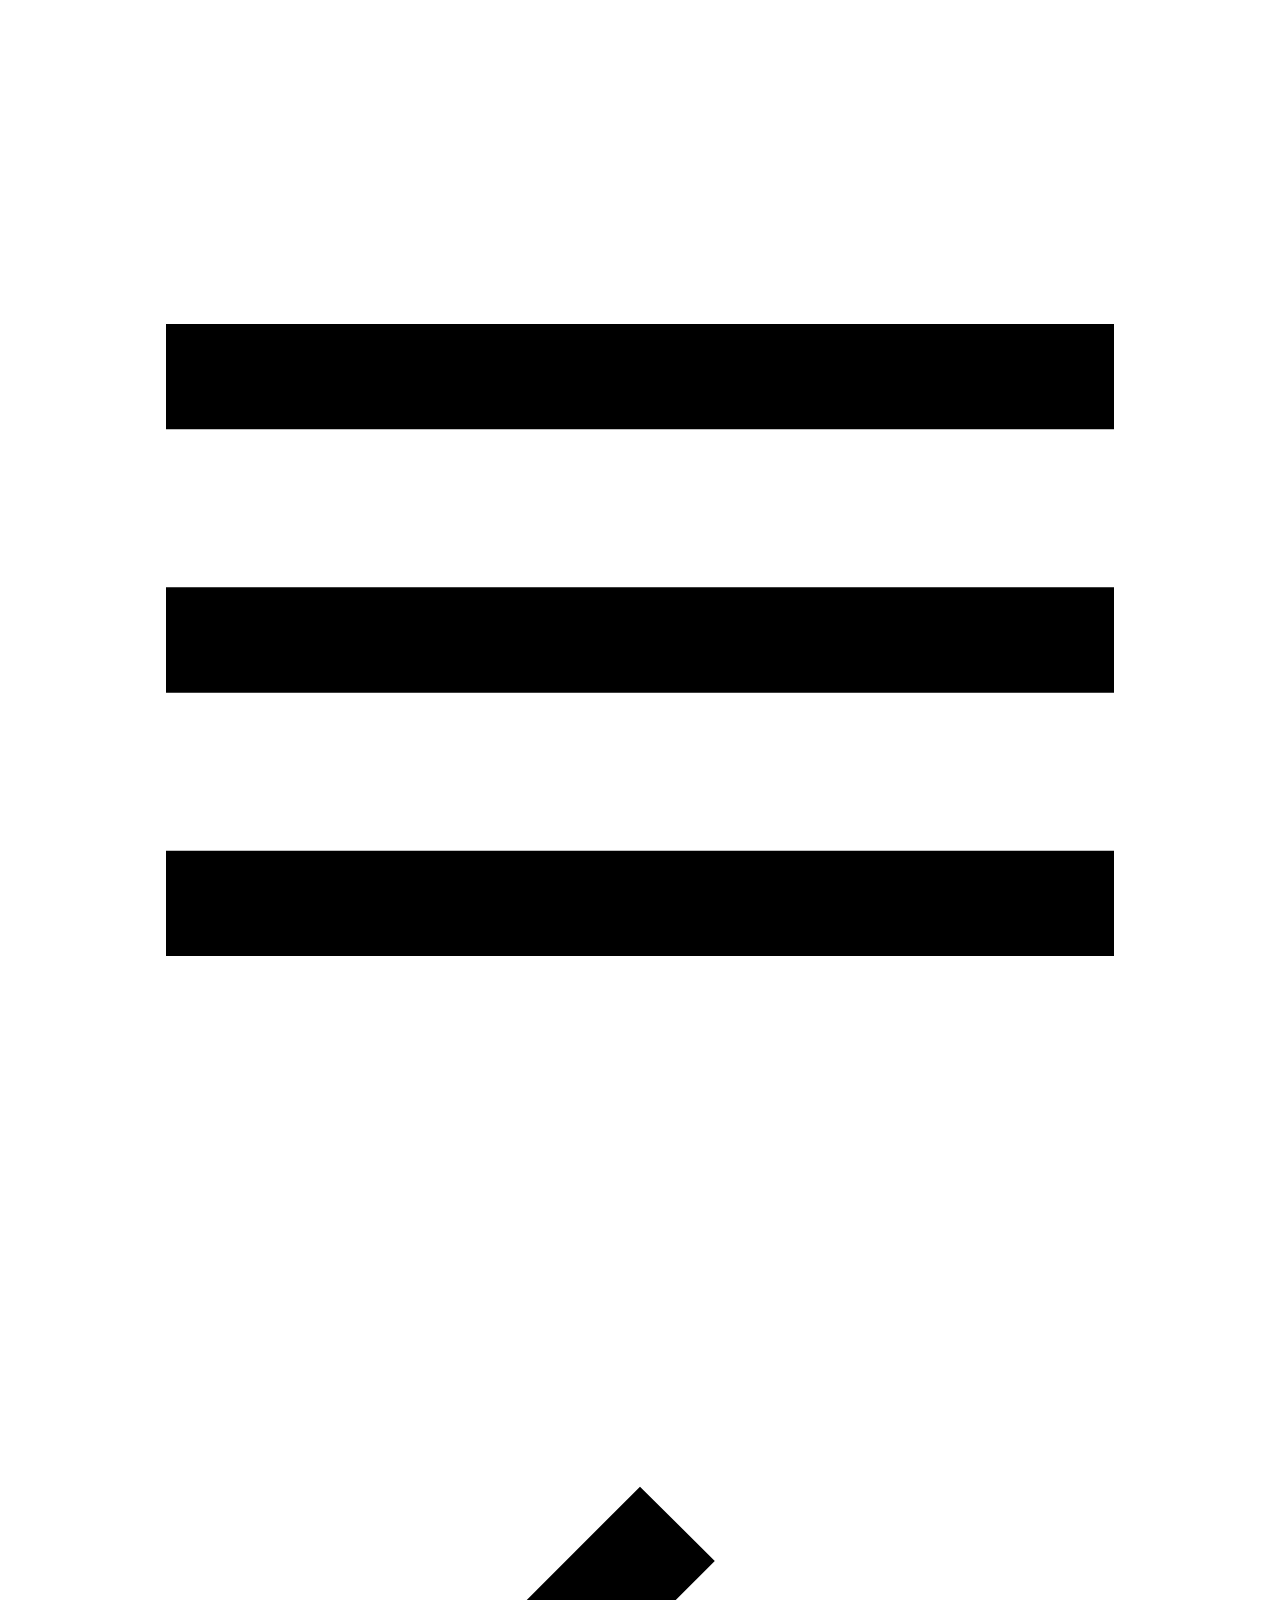
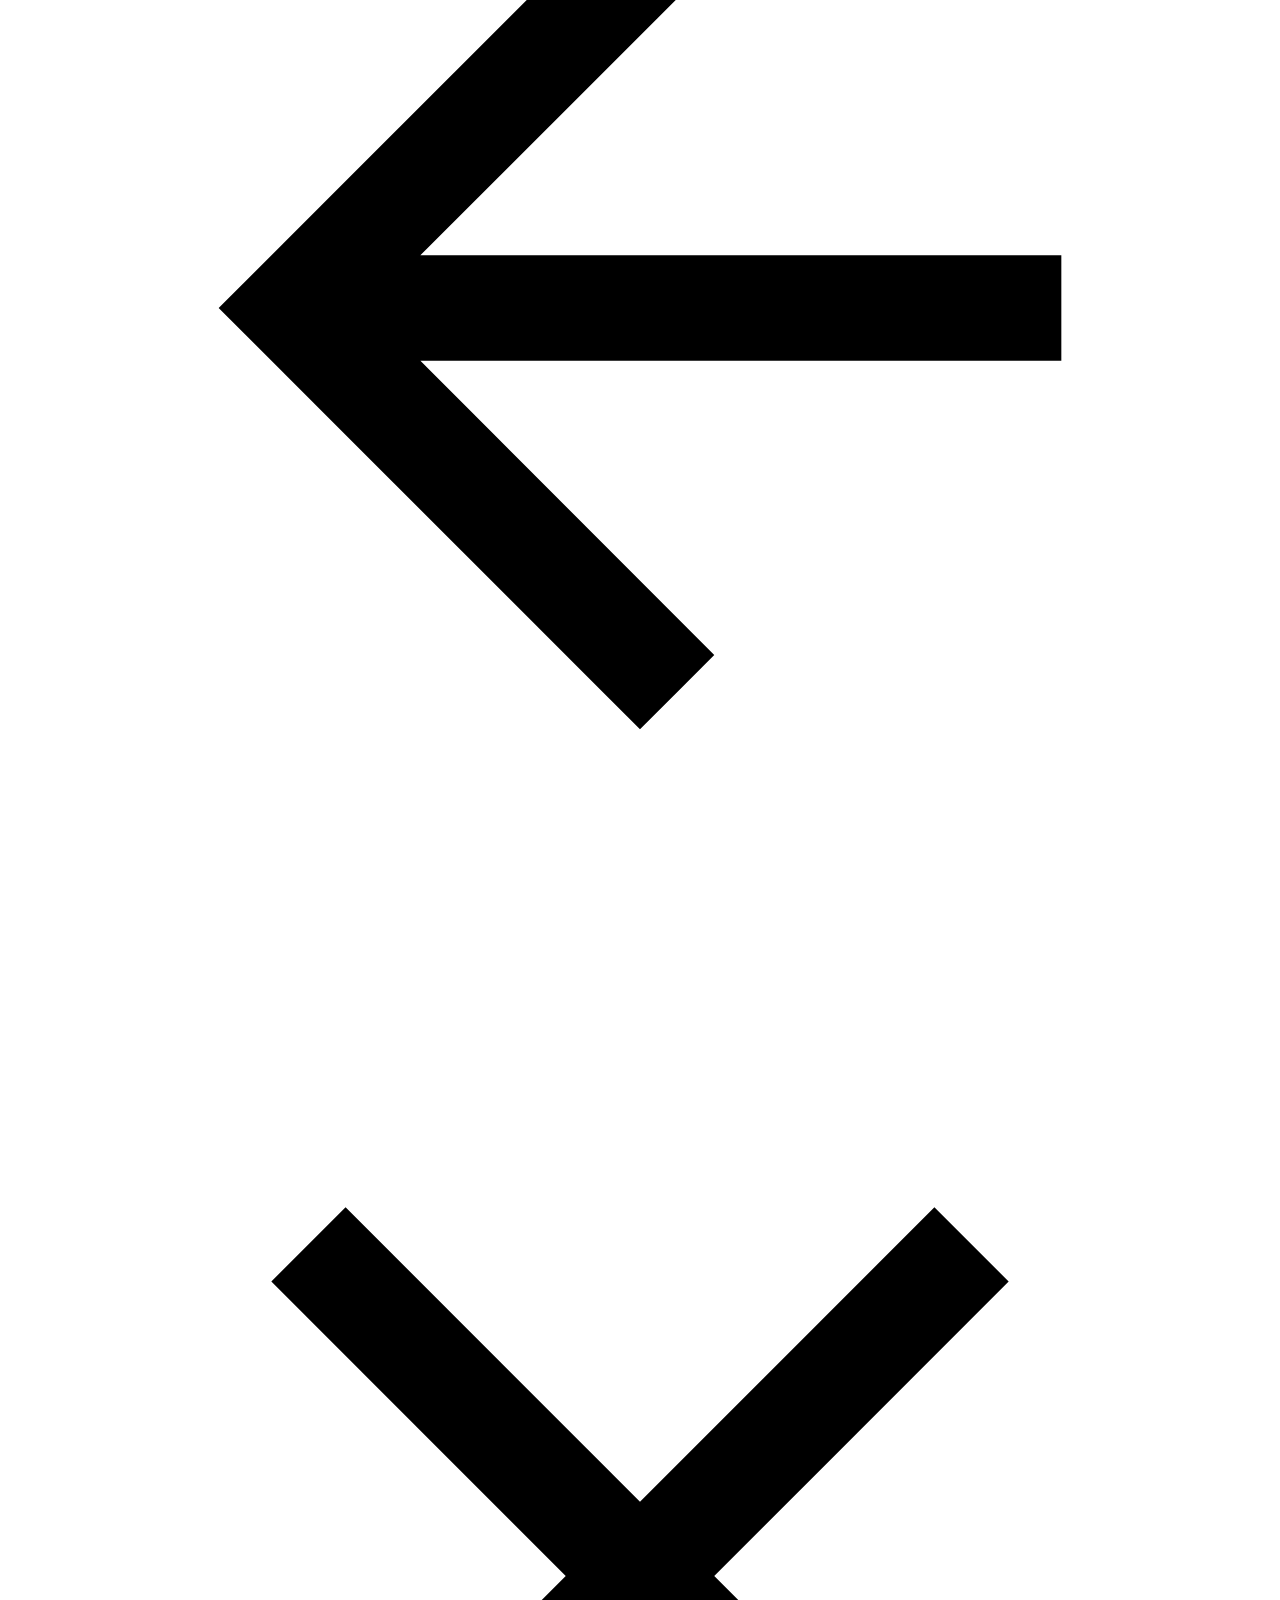
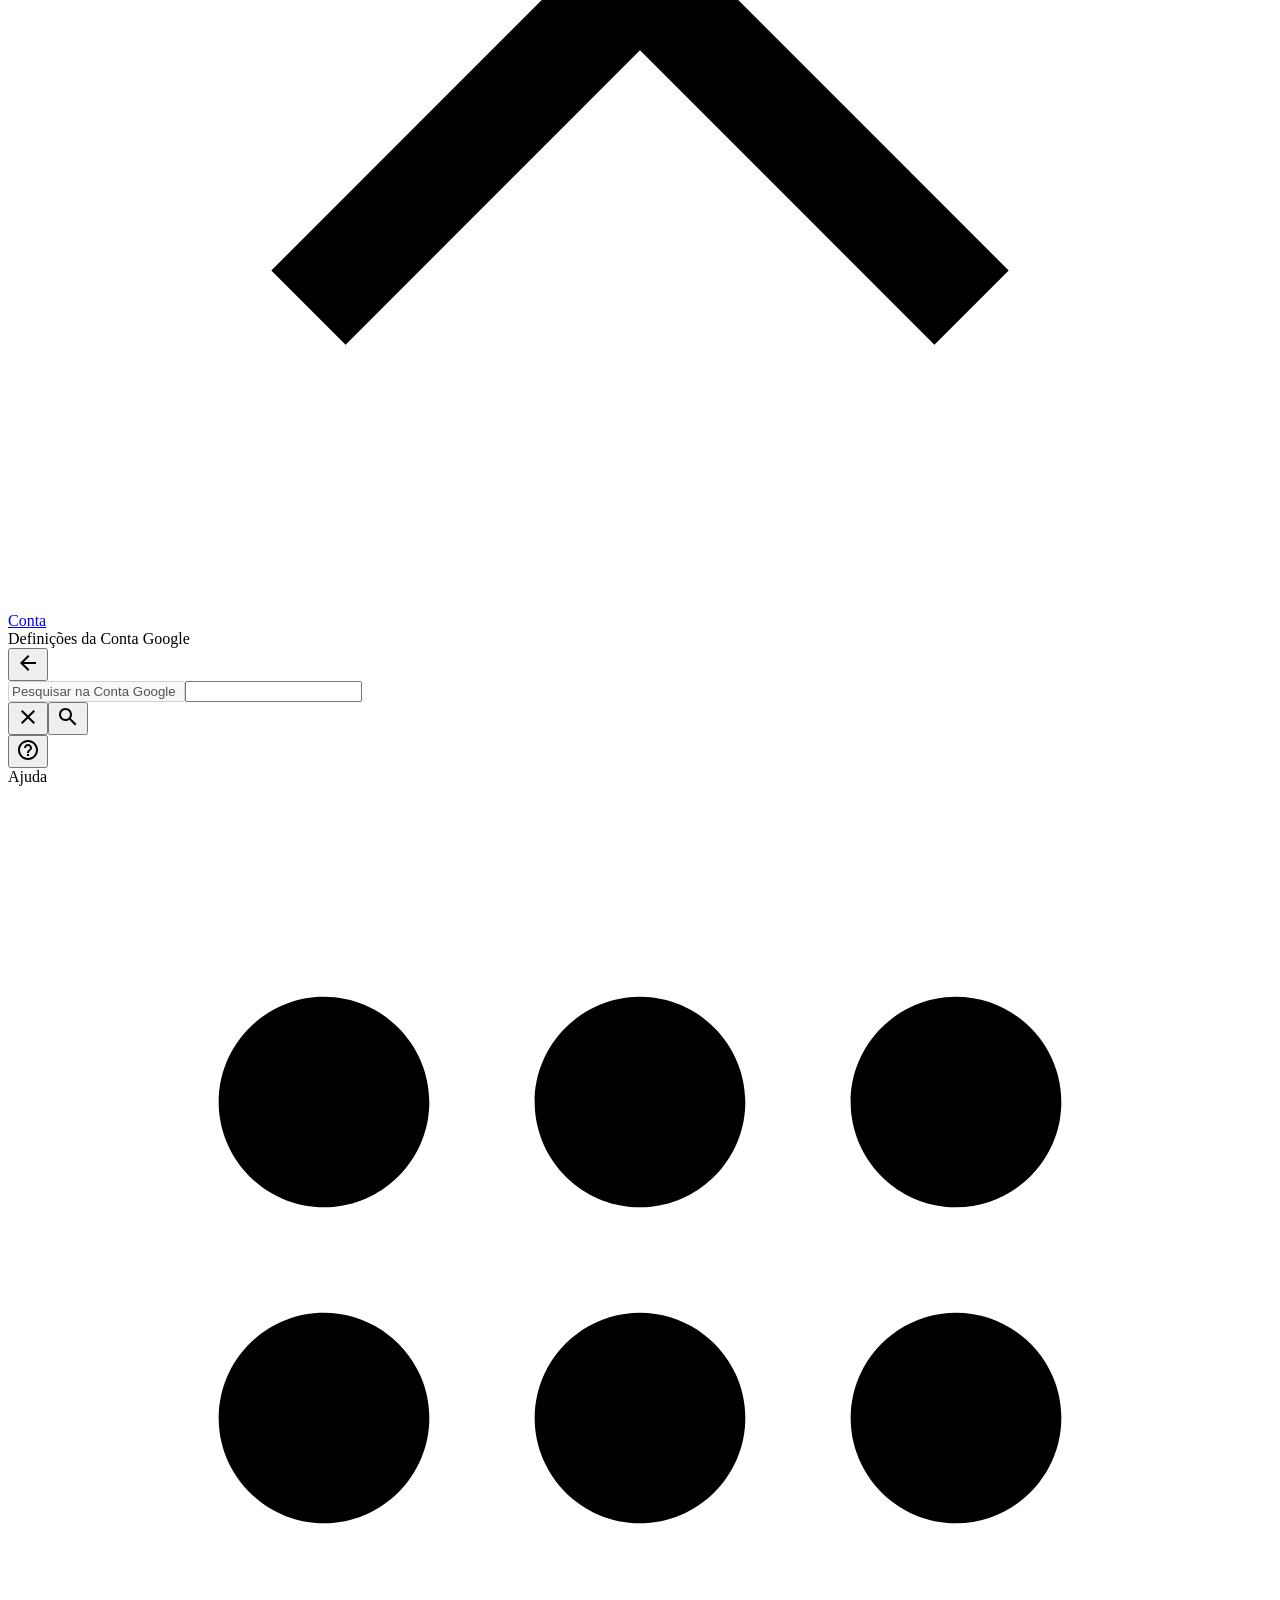
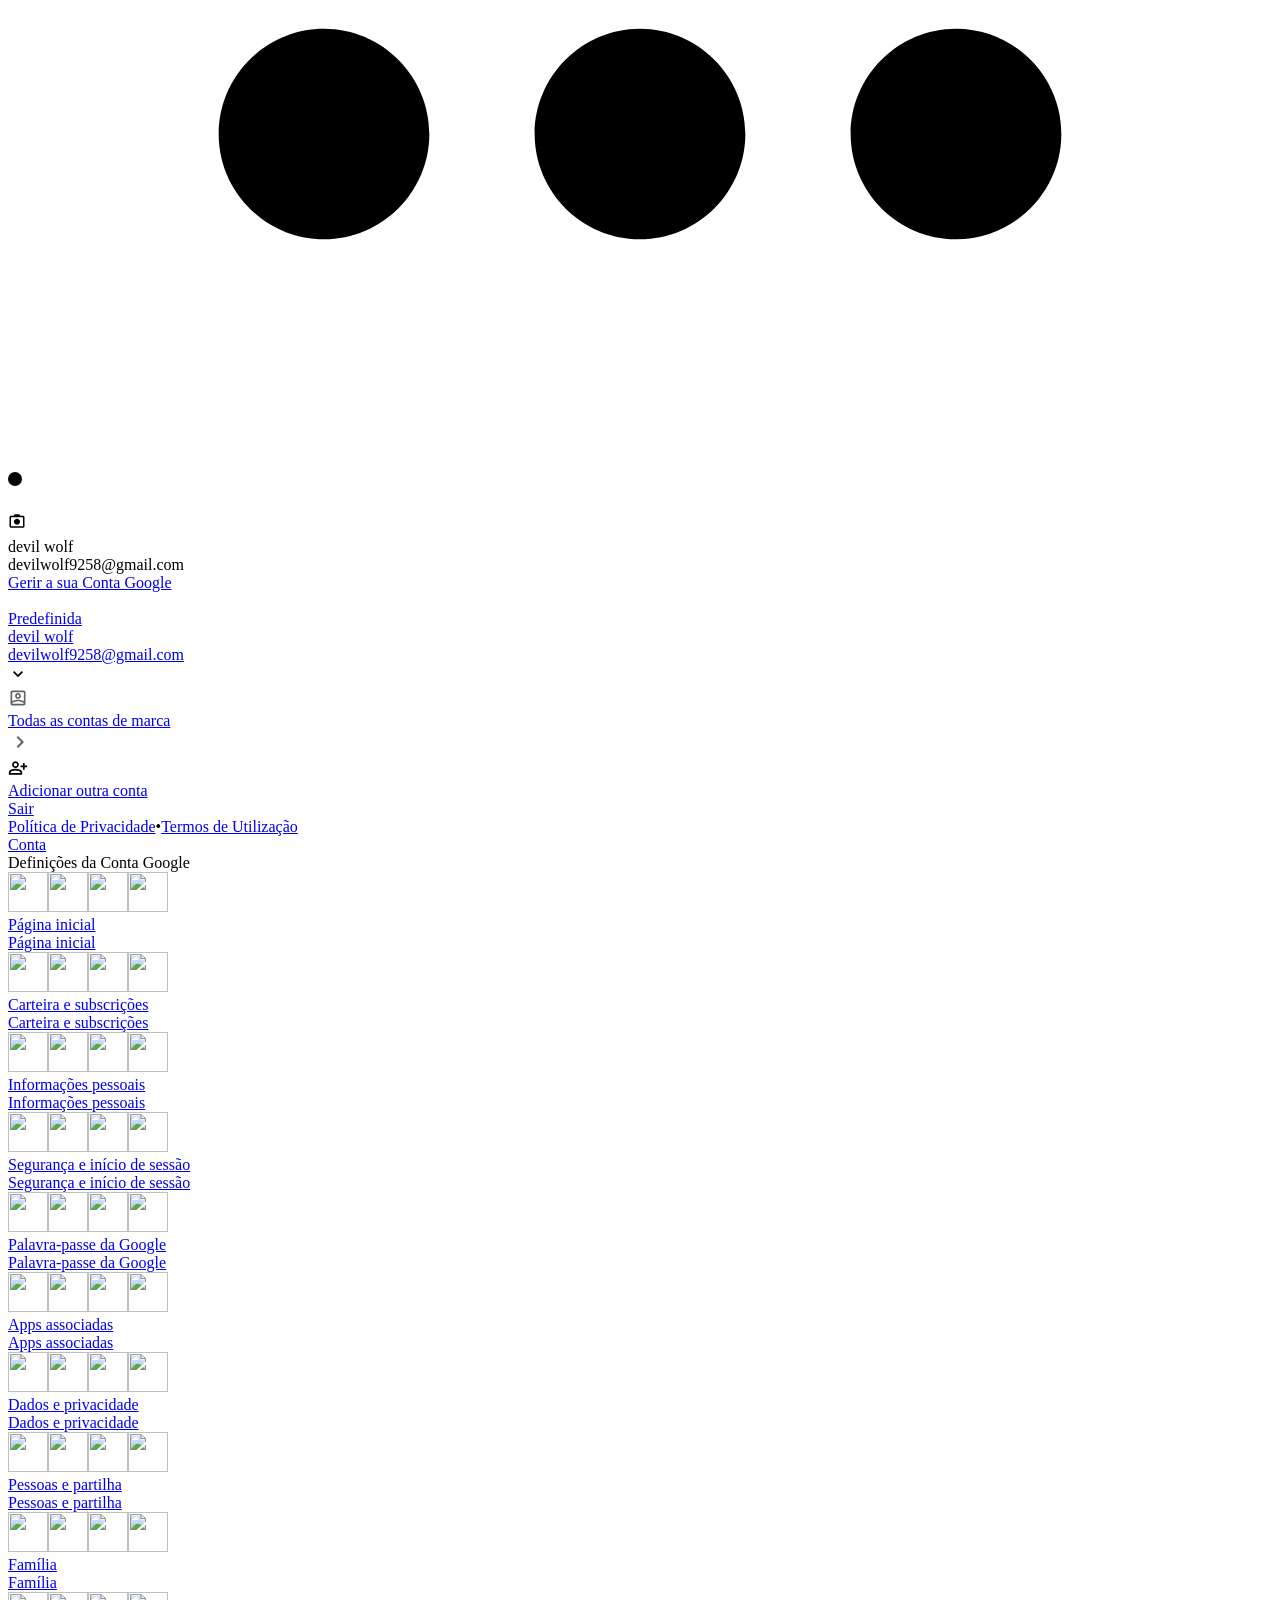
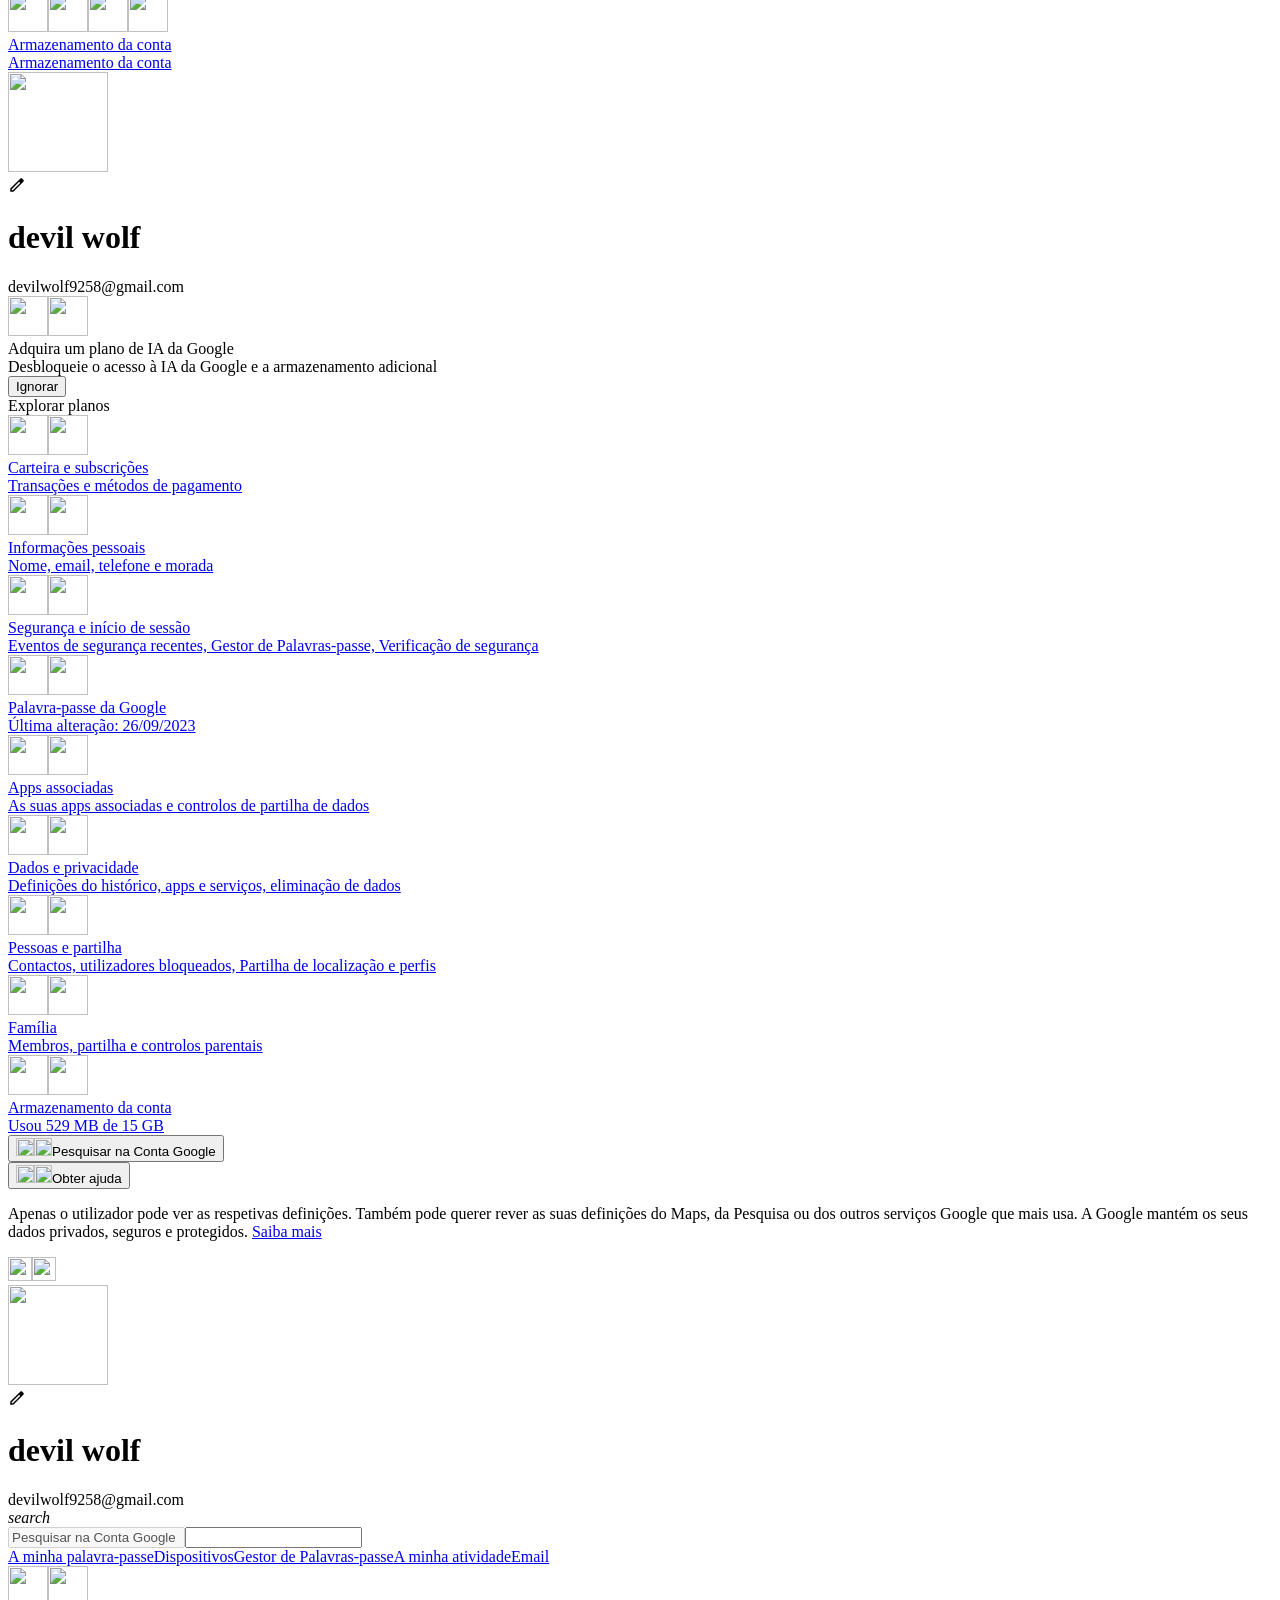
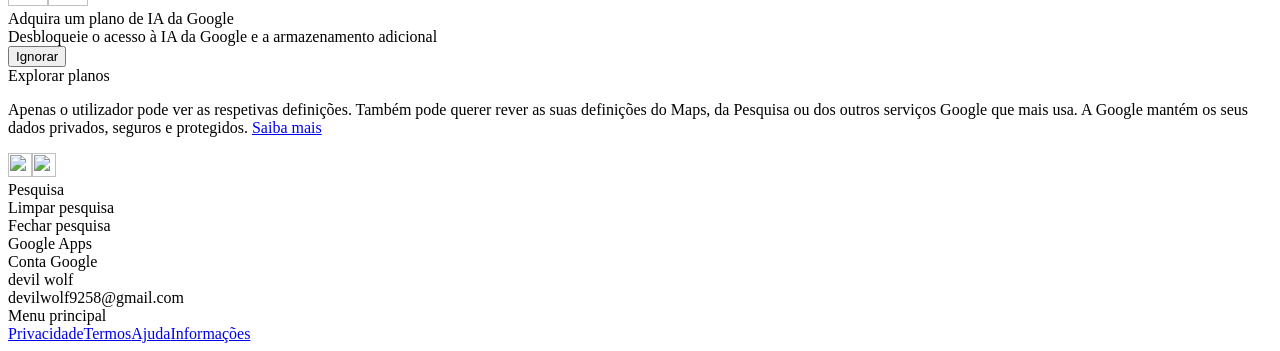
==== intro/index.html @ 4fa86906 "Add files via upload" ====
<!DOCTYPE html>
<html lang="pt-PT" dir="ltr">
<head>
  <meta charset="utf-8">
  <meta name="viewport" content="initial-scale=1, maximum-scale=5, width=device-width">
  <meta name="format-detection" content="telephone=no">
  <title>Conta Google</title>
  <link rel="shortcut icon" href="https://www.gstatic.com/images/branding/googleg_gradient/1x/googleg_gradient_standard_20dp.png">
  <link rel="preconnect" href="https://www.gstatic.com">
  <link rel="stylesheet" href="assets/fonts.css">
  <link rel="stylesheet" href="assets/header.css">
  <link rel="stylesheet" href="assets/dashboard-index.css">
  <link rel="stylesheet" href="assets/account.css">
  <script src="assets/dashboard.js"></script>
</head>
<body
  id="yDmH0d"
  jscontroller="pjICDe"
  jsaction="rcuQ6b:npT2md; click:FAbpgf; auxclick:FAbpgf"
  class="tQj5Y ghyPEc IqBfM ecJEib EWZcud  Whcch Jrtx2 CaZ4Md gUcLtd"
  data-has-footer="true"
  data-iw="1536"
  data-ih="695">
  <div class="VUoKZ" aria-hidden="true">
    <div class="TRHLAc">
      </div>
    </div>
  <div class="uRjBf" tabindex="-1">
    <div class="vR45Bb">
      <div class="ibvnuf">
        </div>
      </div>
    </div>
  <div hidden class="UkZxse" jscontroller="CNbXhe" jsaction="JIbuQc:cRmjP(W1hike);">
    <div class="bIw2Vb">
      <div class="qsqhnc" jscontroller="oZJtBb" jsaction="click:cOuCgd" jsname="W1hike">
        <div class="VfPpkd-dgl2Hf-ppHlrf-sM5MNb" data-is-touch-wrapper='true'>
          <button
            class="mUIrbf-LgbsSe mUIrbf-LgbsSe-OWXEXe-dgl2Hf mUIrbf-kSE8rc-StrnGf-pvxB9-WPi0i wMI9H"
            jscontroller="O626Fe"
            jsaction="click:h5M12e;clickmod:h5M12e;pointerdown:FEiYhc;pointerup:mF5Elf;pointerenter:EX0mI;pointerleave:vpvbp;pointercancel:xyn4sd;contextmenu:xexox; focus:h06R8; blur:zjh6rb;mlnRJb:fLiPzd;"
            data-idom-class="wMI9H"
            jsname="Pr7Yme"><span class="XjoK4b mUIrbf-UHGRz"></span><span
              class="UTNHae"
              jscontroller="LBaJxb"
              jsname="m9ZlFb"
              jsaction="QBlI0e:u4uo5d;BTifte:aV6zj;nqgE9d:f6959e;fHTtBd:ynrQde"
              soy-skip
              ssk='6:RWVI5c'></span><span class="mUIrbf-RLmnJb"></span><span class="mUIrbf-kBDsod-Rtc0Jf mUIrbf-kBDsod-Rtc0Jf-OWXEXe-M1Soyc" jsname="Xr1QTb"></span><span jsname="V67aGc" class="mUIrbf-vQzf8d">Avançar para o conteúdo principal</span><span class="mUIrbf-kBDsod-Rtc0Jf mUIrbf-kBDsod-Rtc0Jf-OWXEXe-UbuQg" jsname="UkTUqb"></span></button>
          </div>
        </div>
      </div>
    </div>
  <div class="pGxpHc">
    <header class="gb_Ta gb_Lb gb_Nd gb_1d gb_e gb_db gb_od gb_K" ng-non-bindable="" id="gb" role="banner">
      <div class="gb_ie">
        </div>
      <div class="gb_Vd gb_Zd gb_ae gb_dd">
        <div class="gb_4d gb_Cd">
          <div class="gb_cd gb_3" aria-expanded="false" aria-label="Menu principal" role="button" tabindex="0">
            <svg focusable="false" viewbox="0 0 24 24"><path d="M3 18h18v-2H3v2zm0-5h18v-2H3v2zm0-7v2h18V6H3z"></path></svg>
            </div>
          <div class="gb_cd gb_fd gb_3" aria-label="Voltar" title="Voltar" role="button" tabindex="0">
            <svg focusable="false" viewbox="0 0 24 24"><path d="M20 11H7.83l5.59-5.59L12 4l-8 8 8 8 1.41-1.41L7.83 13H20v-2z"></path></svg>
            </div>
          <div class="gb_cd gb_k gb_3" aria-label="Fechar" role="button" tabindex="0">
            <svg viewbox="0 0 24 24"><path d="M19 6.41L17.59 5 12 10.59 6.41 5 5 6.41 10.59 12 5 17.59 6.41 19 12 13.41 17.59 19 19 17.59 13.41 12z"></path></svg>
            </div>
          <div class="gb_5c">
            <div class="gb_6c">
              <a class="gb_oe gb_7c" aria-label="Definições da Conta Google" href="index.html"><span class="gb_bd gb_re" aria-hidden="true" role="presentation"></span><span class="gbpn gb_2d gb_Bd">Conta</span></a>
              <div class="gb_ve">Definições da Conta Google</div>
              </div>
            </div>
          <div class="gb_4d gb_3 gb_Ad gb_Bd">
            <span class="gb_Ed" aria-level="1" role="heading"></span>
            <div class="gb_Fd">
              </div>
            </div>
          </div>
        <div class="gb_4d gb_ce gb_bf gb_We gb_af gb_df">
          <div class="gb_j gb_Ce">
            </div>
          <div class="gb_Ve gb_ub">
            <form class="gb_Rd" method="get" role="search">
              <button class="gb_0e" aria-label="Voltar" type="button"><svg focusable="false" height="24px" viewbox="0 0 24 24" width="24px" xmlns="http://www.w3.org/2000/svg"><path d="M0 0h24v24H0z" fill="none"></path><path d="M20 11H7.83l5.59-5.59L12 4l-8 8 8 8 1.41-1.41L7.83 13H20v-2z"></path></svg></button>
              <div class="gb_Ne">
                <div class="gb_Le gb_Me">
                  <div class="TMT2L" jscontroller="U4Hp0d" jsaction="rcuQ6b:rcuQ6b;fRPOBb:ti6hGc;isz31c:ZYIfFd;">
                    <div
                      class="Mxgq5c"
                      jsname="haAclf"
                      jscontroller="IacHMc"
                      jsaction="rcuQ6b:npT2md;u7cUSb:YJkgvf;CLIdJb:O1htCb;fRPOBb:Dx0qJc;qako4e:A3AwR;d80SYd:OB0G4c;">
                      <div
                        class="L6J0Pc VOEIyf g4E9Cb ddFAYc Qo0NKd UVo7p xujpw"
                        jscontroller="Mq9n0c"
                        jsaction="keydown:I481le; focus: AHmuwe;AHmuwe:AHmuwe; mouseenter:npT2md;Mu8aMc:YPqjbf;Edq9ub:SDqDXe;e0gSlf:pX1iqf;"
                        data-forceselection="true"
                        data-close-on-blur="true"
                        jsname="h0T7hb"
                        data-renderer="CxwTsf"
                        data-service="gcH7Yb">
                        <div
                          class="d1dlne"
                          jscontroller="K99qY"
                          jsname="YPqjbf"
                          style="position: relative"
                          data-placeholder="Pesquisar na Conta Google"
                          data-showselected="false">
                          <input class="yNVtPc ZAGvjd Ny5lGc" disabled="true" aria-hidden="true" jsname="A51lKb" value="Pesquisar na Conta Google" dir="ltr"/><input
                            class="Ax4B8 ZAGvjd"
                            type="text"
                            autocomplete="off"
                            aria-label="Pesquisar na Conta Google"
                            aria-autocomplete="list"
                            aria-haspopup="true"
                            aria-expanded="false"
                            role="combobox"
                            jsname="dSO9oc"
                            jsaction="input:YPqjbf; keydown:I481le; click:cOuCgd"/>
                          </div>
                        <div class="BBOA1c eh6FEc">
                          <div jscontroller="ltDFwf" jsaction="transitionend:Zdx3Re" role="progressbar" class="sZwd7c B6Vhqe">
                            <div class="xcNBHc um3FLe">
                              </div>
                            <div jsname="cQwEuf" class="w2zcLc Iq5ZMc">
                              </div>
                            <div class="MyvhI TKVRUb" jsname="P1ekSe">
                              <span class="l3q5xe SQxu9c"></span>
                              </div>
                            <div class="MyvhI sUoeld">
                              <span class="l3q5xe SQxu9c"></span>
                              </div>
                            </div>
                          </div>
                        <div class=" tWfTvb">
                          <div
                            class="u3WVdc jBmls"
                            tabindex="-1"
                            role="listbox"
                            data-expanded="false"
                            data-childcount="0"
                            jsname="iuXDpb"
                            jsaction="mousedown:npT2md(preventDefault=true);">
                            </div>
                          </div>
                        </div>
                      </div>
                    </div>
                  </div>
                </div>
              <button class="gb_3e" aria-label="Limpar pesquisa" type="button"><svg focusable="false" height="24px" viewbox="0 0 24 24" width="24px" xmlns="http://www.w3.org/2000/svg"><path d="M19 6.41L17.59 5 12 10.59 6.41 5 5 6.41 10.59 12 5 17.59 6.41 19 12 13.41 17.59 19 19 17.59 13.41 12z"></path><path d="M0 0h24v24H0z" fill="none"></path></svg></button><button class="gb_2e" aria-label="Pesquisa" role="button"><svg focusable="false" height="24px" viewbox="0 0 24 24" width="24px" xmlns="http://www.w3.org/2000/svg"><path d="M20.49,19l-5.73-5.73C15.53,12.2,16,10.91,16,9.5C16,5.91,13.09,3,9.5,3S3,5.91,3,9.5C3,13.09,5.91,16,9.5,16 c1.41,0,2.7-0.47,3.77-1.24L19,20.49L20.49,19z M5,9.5C5,7.01,7.01,5,9.5,5S14,7.01,14,9.5S11.99,14,9.5,14S5,11.99,5,9.5z"></path><path d="M0,0h24v24H0V0z" fill="none"></path></svg></button>
              </form>
            </div>
          <div class="gb_v gb_Ce">
            <div class="gb_Ee gb_De gb_He">
              <div class="S8lN2e">
                <div jscontroller="CLZHRb" jsaction="JIbuQc:TSS58d;">
                  <div class="qsqhnc" jscontroller="oZJtBb" jsaction="click:cOuCgd">
                    <span data-is-tooltip-wrapper="true"><button
                        class="pYTkkf-Bz112c-LgbsSe pYTkkf-Bz112c-LgbsSe-OWXEXe-SfQLQb-suEOdc wMI9H Qd9OXe"
                        jscontroller="PIVayb"
                        jsaction="click:h5M12e;clickmod:h5M12e;pointerdown:FEiYhc;pointerup:mF5Elf;pointerenter:EX0mI;pointerleave:vpvbp;pointercancel:xyn4sd;contextmenu:xexox;focus:h06R8; blur:zjh6rb;mlnRJb:fLiPzd;"
                        data-idom-class="wMI9H Qd9OXe"
                        data-use-native-focus-logic='true'
                        jsname="Pr7Yme"
                        aria-label="Ajuda"
                        data-tooltip-enabled='true'
                        data-tooltip-id="tt-i1"><span class="XjoK4b pYTkkf-Bz112c-UHGRz"></span><span
                          class="UTNHae"
                          jscontroller="LBaJxb"
                          jsname="m9ZlFb"
                          jsaction="QBlI0e:u4uo5d;BTifte:aV6zj;nqgE9d:f6959e;fHTtBd:ynrQde"
                          soy-skip
                          ssk='6:RWVI5c'></span><span class="pYTkkf-Bz112c-kBDsod-Rtc0Jf" jsname="S5tZuc" aria-hidden="true"><span class="notranslate VfPpkd-kBDsod" aria-hidden='true'><svg width="24" height="24" viewBox="0 0 24 24" focusable="false" class=" NMm5M" aria-hidden="true"><path d="M11 18h2v-2h-2v2zm1-16C6.48 2 2 6.48 2 12s4.48 10 10 10 10-4.48 10-10S17.52 2 12 2zm0 18c-4.41 0-8-3.59-8-8s3.59-8 8-8 8 3.59 8 8-3.59 8-8 8zm0-14c-2.21 0-4 1.79-4 4h2c0-1.1.9-2 2-2s2 .9 2 2c0 2-3 1.75-3 5h2c0-2.25 3-2.5 3-5 0-2.21-1.79-4-4-4z"/></svg></span></span><div class="pYTkkf-Bz112c-RLmnJb"></div></button><div class="ne2Ple-oshW8e-V67aGc" id="tt-i1" role="tooltip" aria-hidden="true">Ajuda</div></span>
                    </div>
                  </div>
                </div>
              </div>
            </div>
          </div>
        <div class="gb_de gb_Ib gb_4d gb_fe" ng-non-bindable="" data-ogsr-up="">
          <div class="gb_Od"><div class="gb_ud"><div class="gb_L gb_Hd gb_aa" data-ogsr-alt="" id="gbwa"><div class="gb_D"><a
                    class="gb_C"
                    aria-label="Google Apps"
                    href="https://www.google.pt/intl/pt-PT/about/products?tab=kh"
                    aria-expanded="false"
                    role="button"
                    tabindex="0"><svg class="gb_H" aria-hidden="true" focusable="false" viewbox="0 0 24 24"><path d="M6,8c1.1,0 2,-0.9 2,-2s-0.9,-2 -2,-2 -2,0.9 -2,2 0.9,2 2,2zM12,20c1.1,0 2,-0.9 2,-2s-0.9,-2 -2,-2 -2,0.9 -2,2 0.9,2 2,2zM6,20c1.1,0 2,-0.9 2,-2s-0.9,-2 -2,-2 -2,0.9 -2,2 0.9,2 2,2zM6,14c1.1,0 2,-0.9 2,-2s-0.9,-2 -2,-2 -2,0.9 -2,2 0.9,2 2,2zM12,14c1.1,0 2,-0.9 2,-2s-0.9,-2 -2,-2 -2,0.9 -2,2 0.9,2 2,2zM16,6c0,1.1 0.9,2 2,2s2,-0.9 2,-2 -0.9,-2 -2,-2 -2,0.9 -2,2zM12,8c1.1,0 2,-0.9 2,-2s-0.9,-2 -2,-2 -2,0.9 -2,2 0.9,2 2,2zM18,14c1.1,0 2,-0.9 2,-2s-0.9,-2 -2,-2 -2,0.9 -2,2 0.9,2 2,2zM18,20c1.1,0 2,-0.9 2,-2s-0.9,-2 -2,-2 -2,0.9 -2,2 0.9,2 2,2z"></path><image src="https://ssl.gstatic.com/gb/images/bar/al-icon.png" alt="" height="24" width="24" style="border:none;display:none \9"></image></svg></a></div></div></div><div class="gb_z gb_Hd gb_3f gb_aa"><div class="gb_D gb_Hb gb_3f gb_aa"><a
                  class="gb_C gb_bb gb_aa"
                  aria-expanded="false"
                  aria-label="Conta Google: devil wolf  &#10;(devilwolf9258@gmail.com)"
                  href="https://accounts.google.com/SignOutOptions?hl=pt-PT&amp;continue=https://myaccount.google.com/&amp;ec=GBRAwAE"
                  tabindex="0"
                  role="button"><span class="gb_me"><img
                      class="gb_0 gbii"
                      src="https://lh3.googleusercontent.com/ogw/AF2bZyggpmX3y8aY6sq5zr9PVkXBlDMuVhJKpx3xuYZe5q8fbA=s32-c-mo"
                      srcset="https://lh3.googleusercontent.com/ogw/AF2bZyggpmX3y8aY6sq5zr9PVkXBlDMuVhJKpx3xuYZe5q8fbA=s32-c-mo 1x, https://lh3.googleusercontent.com/ogw/AF2bZyggpmX3y8aY6sq5zr9PVkXBlDMuVhJKpx3xuYZe5q8fbA=s64-c-mo 2x "
                      alt=""
                      aria-hidden="true"
                      data-noaft=""></span><div class="gb_2 gb_3" aria-hidden="true"><svg class="gb_Wa" height="14" viewBox="0 0 14 14" width="14" xmlns="http://www.w3.org/2000/svg"><circle class="gb_Xa" cx="7" cy="7" r="7"></circle><path class="gb_0a" d="M6 10H8V12H6V10ZM6 2H8V8H6V2Z"></path></svg></div></a></div><div class="gb_Mb gb_va gb_da gb_Nb" aria-label="Informações da conta" aria-hidden="true"><div class="gb_Vb"><div class="gb_Wb"><img
                      class="gb_yb gbip gb_1b"
                      src="[data-uri]"
                      data-src="https://lh3.googleusercontent.com/ogw/AF2bZyggpmX3y8aY6sq5zr9PVkXBlDMuVhJKpx3xuYZe5q8fbA=s83-c-mo"
                      data-srcset="https://lh3.googleusercontent.com/ogw/AF2bZyggpmX3y8aY6sq5zr9PVkXBlDMuVhJKpx3xuYZe5q8fbA=s83-c-mo 1x, https://lh3.googleusercontent.com/ogw/AF2bZyggpmX3y8aY6sq5zr9PVkXBlDMuVhJKpx3xuYZe5q8fbA=s192-c-mo 2x "
                      title="Perfil"
                      alt=""
                      aria-hidden="true"><div class="gb_5b gb_1b"><a class="gb_6b gb_If gb_1b gb_Nf" aria-label="Alterar a imagem do perfil." href="index.html" target="_blank"><svg
                          class="gb_7b"
                          enable-background="new 0 0 24 24"
                          focusable="false"
                          height="26"
                          viewbox="0 0 24 24"
                          width="18"
                          xml:space="preserve"
                          xmlns="http://www.w3.org/2000/svg"
                          xmlns:xlink="http://www.w3.org/1999/xlink"><path d="M20 5h-3.17L15 3H9L7.17 5H4c-1.1 0-2 .9-2 2v12c0 1.1.9 2 2 2h16c1.1 0 2-.9 2-2V7c0-1.1-.9-2-2-2zm0 14H4V7h16v12zM12 9c-2.21 0-4 1.79-4 4s1.79 4 4 4 4-1.79 4-4-1.79-4-4-4z"></path></svg></a></div></div><div class="gb_Xb"><div class="gb_8b gb_g">devil wolf</div><div class="gb_9b">devilwolf9258@gmail.com</div><a class="gb_dc gb_Jf gbp1 gb_Xd gb_Qd" href="index.html" target="_blank">Gerir a sua Conta Google</a></div></div><div class="gb_m gb_pc"><div class="gb_Pf gb_Tc gb_3"><div class="gb_Uc"></div></div><div class="gb_Mf gb_rc gb_3" aria-hidden="true"><a class="gb_qc gb_Ac" aria-hidden="true" href="index.html" target="_blank"><img
                        class="gb_Cc gb_1b"
                        src="[data-uri]"
                        data-src="https://lh3.googleusercontent.com/ogw/AF2bZyggpmX3y8aY6sq5zr9PVkXBlDMuVhJKpx3xuYZe5q8fbA=s48-c-mo"
                        alt=""
                        aria-hidden="true"><div class="gb_tc"><div><div class="gb_Ic">Predefinida</div></div><div class="gb_Ec">devil wolf</div><div class="gb_Hc">devilwolf9258@gmail.com</div></div></a></div><div class="gb_jc" aria-hidden="true"><svg
                      class="gb_kc"
                      focusable="false"
                      height="20"
                      viewbox="0 0 20 20"
                      width="20"
                      xml:space="preserve"
                      xmlns="http://www.w3.org/2000/svg"
                      xmlns:xlink="http://www.w3.org/1999/xlink"><path d="M0 0h20v20H0V0z" fill="none"></path><path d="M6.18 7L10 10.82 13.82 7 15 8.17l-5 5-5-5z"></path></svg></div><a class="gb_Kc gb_3 gb_uc" href="index.html" aria-hidden="true"><div class="gb_Lc"><svg
                        focusable="false"
                        height="20"
                        viewbox="0 0 24 24"
                        width="20"
                        xml:space="preserve"
                        xmlns="http://www.w3.org/2000/svg"
                        xmlns:xlink="http://www.w3.org/1999/xlink"><path d="M19 3H5c-1.11 0-2 .9-2 2v14c0 1.1.89 2 2 2h14c1.1 0 2-.9 2-2V5c0-1.1-.9-2-2-2zm0 2v10.79C16.52 14.37 13.23 14 12 14s-4.52.37-7 1.79V5h14zM5 19v-.77C6.74 16.66 10.32 16 12 16s5.26.66 7 2.23V19H5zm7-6c1.94 0 3.5-1.56 3.5-3.5S13.94 6 12 6 8.5 7.56 8.5 9.5 10.06 13 12 13zm0-5c.83 0 1.5.67 1.5 1.5S12.83 11 12 11s-1.5-.67-1.5-1.5S11.17 8 12 8z" fill="#5F6368"></path><path d="M0 0h24v24H0V0z" fill="none"></path></svg></div><div class="gb_Nc gb_Oc">Todas as contas de marca</div><svg class="gb_Pc" focusable="false" height="24" viewbox="0 0 24 24" width="24" xmlns="http://www.w3.org/2000/svg"><path d="M10 6L8.59 7.41 13.17 12l-4.58 4.59L10 18l6-6z" fill="#5F6368"></path><path d="M0 0h24v24H0z" fill="none"></path></svg></a></div><div class="gb_vc" tabindex="-1"><a class="gb_gc gb_Ef" href="../auth.html" target="_blank"><div class="gb_hc"><svg
                        class="gb_ic"
                        enable-background="new 0 0 24 24"
                        focusable="false"
                        height="20"
                        viewbox="0 0 24 24"
                        width="20"
                        xml:space="preserve"
                        xmlns="http://www.w3.org/2000/svg"
                        xmlns:xlink="http://www.w3.org/1999/xlink"><path d="M9 12c2.21 0 4-1.79 4-4s-1.79-4-4-4-4 1.79-4 4 1.79 4 4 4zm0-6c1.1 0 2 .9 2 2s-.9 2-2 2-2-.9-2-2 .9-2 2-2zm0 7c-2.67 0-8 1.34-8 4v3h16v-3c0-2.66-5.33-4-8-4zm6 5H3v-.99C3.2 16.29 6.3 15 9 15s5.8 1.29 6 2v1zm3-4v-3h-3V9h3V6h2v3h3v2h-3v3h-2z"></path></svg></div><div class="gb_lc">Adicionar outra conta</div></a></div><div class="gb_Ff gb_mc"><a
                    class="gb_oc gb_Kf gb_Sf gb_Xd gb_Qd"
                    id="gb_71"
                    href="https://accounts.google.com/Logout?hl=pt-PT&amp;continue=https://myaccount.google.com/&amp;timeStmp=1791361888&amp;secTok=.AG5fkS8iQcscyvUcjb4DCGzMS8r-MMprDQ&amp;ec=GAdAwAE"
                    target="_top">Sair</a></div><div class="gb_Hf gb_ec"><a class="gb_fc gb_t" href="https://policies.google.com/privacy?hl=pt-PT" target="_blank">Política de Privacidade</a><span class="gb_Db" aria-hidden="true">&bull;</span><a class="gb_fc gb_x" href="https://policies.google.com/terms?hl=pt-PT" target="_blank">Termos de Utilização</a></div></div></div></div>
          </div>
        </div>
      <div class="gb_a gb_Zd">
        </div>
      </header>
    <div class="gb_kd gb_id gb_hd" ng-non-bindable="">
      <div class="gb_td">
        <div class="gb_5c">
          <div class="gb_6c">
            <a class="gb_oe gb_7c" aria-label="Definições da Conta Google" href="index.html"><span class="gb_bd gb_re" aria-hidden="true" role="presentation"></span><span class="gbpn gb_2d gb_Bd">Conta</span></a>
            <div class="gb_ve">Definições da Conta Google</div>
            </div>
          </div>
        </div>
      <div class="gb_pd">
        </div>
      </div>
    </div>
  <c-wiz
    jsrenderer="JCXEJc"
    class="zQTmif SSPGKf O5K2Vd"
    jsdata="deferred-i2"
    data-p="%.@.null,null,[1],null,[null,null,&quot;8817631_52_56_123900_52_436380&quot;],[[null,null,&quot;https://myaccount.google.com/&quot;]]]"
    jsname="a9kxte"
    data-node-index="0;0"
    jsmodel="hc6Ubd"
    view
    c-wiz
    data-ogpc
    data-help-context="HOME_SCREEN"><div class="T4LgNb" jsname="a9kxte"><div class="VjFXz"></div><div jscontroller="HJiWDe"><div jsaction="HO6t5b:rP0Rac;qako4e:mVmH1c;d9N7hc:rdRVmb;UnT8Ac:Ij1Gid;mvuUk:dLB6Oe;GvneHb:og1FDd;"><c-wiz
            jsrenderer="WGmZgb"
            jsshadow
            jsdata="deferred-i3"
            data-p="%.@.[1],null,null,null,[null,null,&quot;8817631_52_56_123900_52_436380&quot;],[[null,null,&quot;https://myaccount.google.com/&quot;]]]"
            data-node-index="1;0"
            autoupdate
            jsmodel="hc6Ubd"
            c-wiz><c-wiz
              jsrenderer="lROhx"
              jsshadow
              jsdata="deferred-i4"
              data-p="%.@.[[null,null,&quot;https://myaccount.google.com/&quot;]],[null,null,&quot;8817631_52_56_123900_52_436380&quot;]]"
              data-node-index="1;0"
              autoupdate
              jsmodel="hc6Ubd R4bXSb"
              c-wiz><div jslog="121227;metadata:W1tbMV1dXQ=="><div class="FyAD3d" jsname="Vu0PHb" jscontroller="xEAet"><div
                    jscontroller="rZqr0c"
                    jsaction="JIbuQc:TZeB4b(PntVL),rAgcud(N5lOrb);keydown:uYT2Vb;Ob8xIb:ygrqGc"
                    class="F1QCd-yXBf7b-yrbHlf-QA0Szd F1QCd-yXBf7b-yrbHlf-QA0Szd-OWXEXe-llTnze iTrypd"><div class="F1QCd-yXBf7b-yrbHlf-xCUyXc" jsname="a8DmZd"><div class="F1QCd-yXBf7b-yrbHlf-dPpuff" jsname="ouKjFd"><nav
                          class="F1QCd-yXBf7b-yrbHlf F1QCd-yXBf7b-yrbHlf-OWXEXe-PBWx0c"
                          jsname="dtnVpf"
                          jsshadow
                          aria-label="Menu de navegação"
                          data-unique-id-for-menu-tooltip="ucj-1"><div class="F1QCd-yXBf7b-O51gSe-haAclf"><div jsslot></div></div><span class="F1QCd-yXBf7b-iH2Yfc"><div class="F1QCd-yXBf7b-gmVjs-PntVL" role="menubar" aria-orientation="vertical" jsname="PntVL"><div jsaction="JIbuQc:npT2md"><span
                                  jscontroller="InfoDf"
                                  jsaction="click:h5M12e;clickmod:h5M12e;pointerdown:FEiYhc;pointerup:mF5Elf;pointerenter:EX0mI;pointerleave:vpvbp;pointercancel:xyn4sd;contextmenu:xexox;"
                                  class="F1QCd-yXBf7b-yrbHlf-uKq34c-BPrWId"><a
                                    jsname="xoE0jb"
                                    class="F1QCd-yXBf7b-yrbHlf-ibnC6b F1QCd-yXBf7b-yrbHlf-ibnC6b-OWXEXe-auswjd"
                                    role='menuitem'
                                    tabindex="0"
                                    aria-current="page"
                                    href="index.html"
                                    data-rid="1"
                                    data-nav-type="9"
                                    jslog="164890;metadata:W1tudWxsLG51bGwsWzFdXV0=; track:click"><div class="F1QCd-yXBf7b-yrbHlf-Gtdoyb"><div class="F1QCd-yXBf7b-yrbHlf-qlq35e" jsname="uDEFge"><span class="F1QCd-yXBf7b-yrbHlf-Hib83-uDEFge"></span><span class="UTNHae" jscontroller="LBaJxb" jsname="ksKsZd" soy-skip ssk='6:RWVI5c'></span><div class="F1QCd-yXBf7b-yrbHlf-Abojl-haAclf" aria-hidden="true" jsname="wLzUB"><div class="F1QCd-yXBf7b-yrbHlf-Abojl-bN97Pc"><span jsname="yZnfHe" class="F1QCd-yXBf7b-yrbHlf-Abojl"><span class="notranslate GY1Nfe F1QCd-yXBf7b-SpGY4e" aria-hidden='true'><img
                                                  src="https://www.gstatic.com/identity/boq/accountsettingsmobile/accountsummary_home_selected_40x40_4f78fe69b5da85fde1854e802ea20cf2.png"
                                                  srcset=", https://www.gstatic.com/identity/boq/accountsettingsmobile/accountsummary_home_selected_80x80_f5aae10c2fe2843f4e3b044b9f926bf7.png 2x, https://www.gstatic.com/identity/boq/accountsettingsmobile/accountsummary_home_selected_120x120_f28985b95317b0437b5bcd73ef11fc01.png 3x, https://www.gstatic.com/identity/boq/accountsettingsmobile/accountsummary_home_selected_160x160_ea34873a1ca901fc7401c2445a35be0b.png 4x"
                                                  alt=""
                                                  role="presentation"
                                                  class="AjTGxc"
                                                  height="40"
                                                  width="40"><img
                                                  src="https://www.gstatic.com/identity/boq/accountsettingsmobile/accountsummary_home_selected_40x40_672cbd21ca972e5f0b312736e7097c73.png"
                                                  srcset=", https://www.gstatic.com/identity/boq/accountsettingsmobile/accountsummary_home_selected_80x80_f33e5ae36ecccf8c6f25639c204628d5.png 2x, https://www.gstatic.com/identity/boq/accountsettingsmobile/accountsummary_home_selected_120x120_0bb075b6983ce73a08db6eca756c6686.png 3x, https://www.gstatic.com/identity/boq/accountsettingsmobile/accountsummary_home_selected_160x160_8eb703ca35963b44f1bf749e626b038e.png 4x"
                                                  alt=""
                                                  role="presentation"
                                                  class="nHsggf"
                                                  height="40"
                                                  width="40"></span></span><span jsname="ltFC8d" class="F1QCd-yXBf7b-yrbHlf-Abojl F1QCd-yXBf7b-yrbHlf-Abojl-OWXEXe-auswjd"><span class="notranslate GY1Nfe F1QCd-yXBf7b-SpGY4e" aria-hidden='true'><img
                                                  src="https://www.gstatic.com/identity/boq/accountsettingsmobile/accountsummary_home_selected_40x40_4f78fe69b5da85fde1854e802ea20cf2.png"
                                                  srcset=", https://www.gstatic.com/identity/boq/accountsettingsmobile/accountsummary_home_selected_80x80_f5aae10c2fe2843f4e3b044b9f926bf7.png 2x, https://www.gstatic.com/identity/boq/accountsettingsmobile/accountsummary_home_selected_120x120_f28985b95317b0437b5bcd73ef11fc01.png 3x, https://www.gstatic.com/identity/boq/accountsettingsmobile/accountsummary_home_selected_160x160_ea34873a1ca901fc7401c2445a35be0b.png 4x"
                                                  alt=""
                                                  role="presentation"
                                                  class="AjTGxc"
                                                  height="40"
                                                  width="40"><img
                                                  src="https://www.gstatic.com/identity/boq/accountsettingsmobile/accountsummary_home_selected_40x40_672cbd21ca972e5f0b312736e7097c73.png"
                                                  srcset=", https://www.gstatic.com/identity/boq/accountsettingsmobile/accountsummary_home_selected_80x80_f33e5ae36ecccf8c6f25639c204628d5.png 2x, https://www.gstatic.com/identity/boq/accountsettingsmobile/accountsummary_home_selected_120x120_0bb075b6983ce73a08db6eca756c6686.png 3x, https://www.gstatic.com/identity/boq/accountsettingsmobile/accountsummary_home_selected_160x160_8eb703ca35963b44f1bf749e626b038e.png 4x"
                                                  alt=""
                                                  role="presentation"
                                                  class="nHsggf"
                                                  height="40"
                                                  width="40"></span></span><span class="" jsname="o5vzaf"></span></div></div><span jsname="itYBBc" class="F1QCd-yXBf7b-yrbHlf-gL5Qtd-V67aGc-haAclf"><span jsname="DanrJf" class="F1QCd-yXBf7b-yrbHlf-SCFHVc-bN97Pc"><span class="F1QCd-yXBf7b-yrbHlf-SCFHVc" jsname="yNNHXb" aria-hidden="true">Página inicial</span></span></span></div><div class="F1QCd-yXBf7b-yrbHlf-SCFHVc F1QCd-yXBf7b-yrbHlf-JDc08b-V67aGc"><span class="F1QCd-yXBf7b-yrbHlf-JDc08b-V67aGc-bN97Pc" jsname="gjCo3d">Página inicial</span></div><span class="XjoK4b"></span></div></a></span></div><div jsaction="JIbuQc:npT2md"><span
                                  jscontroller="InfoDf"
                                  jsaction="click:h5M12e;clickmod:h5M12e;pointerdown:FEiYhc;pointerup:mF5Elf;pointerenter:EX0mI;pointerleave:vpvbp;pointercancel:xyn4sd;contextmenu:xexox;"
                                  class="F1QCd-yXBf7b-yrbHlf-uKq34c-BPrWId"><a
                                    jsname="xoE0jb"
                                    class="F1QCd-yXBf7b-yrbHlf-ibnC6b"
                                    role='menuitem'
                                    tabindex="-1"
                                    aria-current="false"
                                    href="payments-and-subscriptions.html"
                                    data-rid="10007"
                                    data-nav-type="9"
                                    jslog="164890;metadata:W1tudWxsLG51bGwsWzEwMDA3XV1d; track:click"><div class="F1QCd-yXBf7b-yrbHlf-Gtdoyb"><div class="F1QCd-yXBf7b-yrbHlf-qlq35e" jsname="uDEFge"><span class="F1QCd-yXBf7b-yrbHlf-Hib83-uDEFge"></span><span class="UTNHae" jscontroller="LBaJxb" jsname="ksKsZd" soy-skip ssk='6:RWVI5c'></span><div class="F1QCd-yXBf7b-yrbHlf-Abojl-haAclf" aria-hidden="true" jsname="wLzUB"><div class="F1QCd-yXBf7b-yrbHlf-Abojl-bN97Pc"><span jsname="yZnfHe" class="F1QCd-yXBf7b-yrbHlf-Abojl"><span class="notranslate GY1Nfe F1QCd-yXBf7b-SpGY4e" aria-hidden='true'><img
                                                  src="https://www.gstatic.com/identity/boq/accountsettingsmobile/accountsummary_payments_and_subscriptions_purple_40x40_d09bc5d30cd9a9253b477c779e442d5e.png"
                                                  srcset=", https://www.gstatic.com/identity/boq/accountsettingsmobile/accountsummary_payments_and_subscriptions_purple_80x80_45b0a87c4a28dc2e6981cf4e05635b44.png 2x, https://www.gstatic.com/identity/boq/accountsettingsmobile/accountsummary_payments_and_subscriptions_purple_120x120_fac45d7f17e1b00c21199640a23b84aa.png 3x, https://www.gstatic.com/identity/boq/accountsettingsmobile/accountsummary_payments_and_subscriptions_purple_160x160_38cd2118771852be29b9dd4af2679fad.png 4x"
                                                  alt=""
                                                  role="presentation"
                                                  class="AjTGxc"
                                                  height="40"
                                                  width="40"><img
                                                  src="https://www.gstatic.com/identity/boq/accountsettingsmobile/accountsummary_payments_and_subscriptions_purple_40x40_d09bc5d30cd9a9253b477c779e442d5e.png"
                                                  srcset=", https://www.gstatic.com/identity/boq/accountsettingsmobile/accountsummary_payments_and_subscriptions_purple_80x80_45b0a87c4a28dc2e6981cf4e05635b44.png 2x, https://www.gstatic.com/identity/boq/accountsettingsmobile/accountsummary_payments_and_subscriptions_purple_120x120_fac45d7f17e1b00c21199640a23b84aa.png 3x, https://www.gstatic.com/identity/boq/accountsettingsmobile/accountsummary_payments_and_subscriptions_purple_160x160_38cd2118771852be29b9dd4af2679fad.png 4x"
                                                  alt=""
                                                  role="presentation"
                                                  class="nHsggf"
                                                  height="40"
                                                  width="40"></span></span><span jsname="ltFC8d" class="F1QCd-yXBf7b-yrbHlf-Abojl F1QCd-yXBf7b-yrbHlf-Abojl-OWXEXe-auswjd"><span class="notranslate GY1Nfe F1QCd-yXBf7b-SpGY4e" aria-hidden='true'><img
                                                  src="https://www.gstatic.com/identity/boq/accountsettingsmobile/accountsummary_payments_and_subscriptions_purple_40x40_d09bc5d30cd9a9253b477c779e442d5e.png"
                                                  srcset=", https://www.gstatic.com/identity/boq/accountsettingsmobile/accountsummary_payments_and_subscriptions_purple_80x80_45b0a87c4a28dc2e6981cf4e05635b44.png 2x, https://www.gstatic.com/identity/boq/accountsettingsmobile/accountsummary_payments_and_subscriptions_purple_120x120_fac45d7f17e1b00c21199640a23b84aa.png 3x, https://www.gstatic.com/identity/boq/accountsettingsmobile/accountsummary_payments_and_subscriptions_purple_160x160_38cd2118771852be29b9dd4af2679fad.png 4x"
                                                  alt=""
                                                  role="presentation"
                                                  class="AjTGxc"
                                                  height="40"
                                                  width="40"><img
                                                  src="https://www.gstatic.com/identity/boq/accountsettingsmobile/accountsummary_payments_and_subscriptions_purple_40x40_d09bc5d30cd9a9253b477c779e442d5e.png"
                                                  srcset=", https://www.gstatic.com/identity/boq/accountsettingsmobile/accountsummary_payments_and_subscriptions_purple_80x80_45b0a87c4a28dc2e6981cf4e05635b44.png 2x, https://www.gstatic.com/identity/boq/accountsettingsmobile/accountsummary_payments_and_subscriptions_purple_120x120_fac45d7f17e1b00c21199640a23b84aa.png 3x, https://www.gstatic.com/identity/boq/accountsettingsmobile/accountsummary_payments_and_subscriptions_purple_160x160_38cd2118771852be29b9dd4af2679fad.png 4x"
                                                  alt=""
                                                  role="presentation"
                                                  class="nHsggf"
                                                  height="40"
                                                  width="40"></span></span><span class="" jsname="o5vzaf"></span></div></div><span jsname="itYBBc" class="F1QCd-yXBf7b-yrbHlf-gL5Qtd-V67aGc-haAclf"><span jsname="DanrJf" class="F1QCd-yXBf7b-yrbHlf-SCFHVc-bN97Pc"><span class="F1QCd-yXBf7b-yrbHlf-SCFHVc" jsname="yNNHXb" aria-hidden="true">Carteira e subscrições</span></span></span></div><div class="F1QCd-yXBf7b-yrbHlf-SCFHVc F1QCd-yXBf7b-yrbHlf-JDc08b-V67aGc"><span class="F1QCd-yXBf7b-yrbHlf-JDc08b-V67aGc-bN97Pc" jsname="gjCo3d">Carteira e subscrições</span></div><span class="XjoK4b"></span></div></a></span></div><div jsaction="JIbuQc:npT2md"><span
                                  jscontroller="InfoDf"
                                  jsaction="click:h5M12e;clickmod:h5M12e;pointerdown:FEiYhc;pointerup:mF5Elf;pointerenter:EX0mI;pointerleave:vpvbp;pointercancel:xyn4sd;contextmenu:xexox;"
                                  class="F1QCd-yXBf7b-yrbHlf-uKq34c-BPrWId"><a
                                    jsname="xoE0jb"
                                    class="F1QCd-yXBf7b-yrbHlf-ibnC6b"
                                    role='menuitem'
                                    tabindex="-1"
                                    aria-current="false"
                                    href="personal-info.html"
                                    data-rid="10003"
                                    data-nav-type="9"
                                    jslog="164890;metadata:W1tudWxsLG51bGwsWzEwMDAzXV1d; track:click"><div class="F1QCd-yXBf7b-yrbHlf-Gtdoyb"><div class="F1QCd-yXBf7b-yrbHlf-qlq35e" jsname="uDEFge"><span class="F1QCd-yXBf7b-yrbHlf-Hib83-uDEFge"></span><span class="UTNHae" jscontroller="LBaJxb" jsname="ksKsZd" soy-skip ssk='6:RWVI5c'></span><div class="F1QCd-yXBf7b-yrbHlf-Abojl-haAclf" aria-hidden="true" jsname="wLzUB"><div class="F1QCd-yXBf7b-yrbHlf-Abojl-bN97Pc"><span jsname="yZnfHe" class="F1QCd-yXBf7b-yrbHlf-Abojl"><span class="notranslate GY1Nfe F1QCd-yXBf7b-SpGY4e" aria-hidden='true'><img
                                                  src="https://www.gstatic.com/identity/boq/accountsettingsmobile/accountsummary_personal_info_tertiary_40x40_f2c1ec58e3c45eb25d6ded15a9477d34.png"
                                                  srcset=", https://www.gstatic.com/identity/boq/accountsettingsmobile/accountsummary_personal_info_tertiary_80x80_2b681331c3a294447bf227aee4611fc6.png 2x, https://www.gstatic.com/identity/boq/accountsettingsmobile/accountsummary_personal_info_tertiary_120x120_9e8e51b5868386fb23024c929860f7d8.png 3x, https://www.gstatic.com/identity/boq/accountsettingsmobile/accountsummary_personal_info_tertiary_160x160_c28c5d7744366430b5426c14c0cf0a5b.png 4x"
                                                  alt=""
                                                  role="presentation"
                                                  class="AjTGxc"
                                                  height="40"
                                                  width="40"><img
                                                  src="https://www.gstatic.com/identity/boq/accountsettingsmobile/accountsummary_personal_info_tertiary_40x40_f2c1ec58e3c45eb25d6ded15a9477d34.png"
                                                  srcset=", https://www.gstatic.com/identity/boq/accountsettingsmobile/accountsummary_personal_info_tertiary_80x80_2b681331c3a294447bf227aee4611fc6.png 2x, https://www.gstatic.com/identity/boq/accountsettingsmobile/accountsummary_personal_info_tertiary_120x120_9e8e51b5868386fb23024c929860f7d8.png 3x, https://www.gstatic.com/identity/boq/accountsettingsmobile/accountsummary_personal_info_tertiary_160x160_c28c5d7744366430b5426c14c0cf0a5b.png 4x"
                                                  alt=""
                                                  role="presentation"
                                                  class="nHsggf"
                                                  height="40"
                                                  width="40"></span></span><span jsname="ltFC8d" class="F1QCd-yXBf7b-yrbHlf-Abojl F1QCd-yXBf7b-yrbHlf-Abojl-OWXEXe-auswjd"><span class="notranslate GY1Nfe F1QCd-yXBf7b-SpGY4e" aria-hidden='true'><img
                                                  src="https://www.gstatic.com/identity/boq/accountsettingsmobile/accountsummary_personal_info_tertiary_40x40_f2c1ec58e3c45eb25d6ded15a9477d34.png"
                                                  srcset=", https://www.gstatic.com/identity/boq/accountsettingsmobile/accountsummary_personal_info_tertiary_80x80_2b681331c3a294447bf227aee4611fc6.png 2x, https://www.gstatic.com/identity/boq/accountsettingsmobile/accountsummary_personal_info_tertiary_120x120_9e8e51b5868386fb23024c929860f7d8.png 3x, https://www.gstatic.com/identity/boq/accountsettingsmobile/accountsummary_personal_info_tertiary_160x160_c28c5d7744366430b5426c14c0cf0a5b.png 4x"
                                                  alt=""
                                                  role="presentation"
                                                  class="AjTGxc"
                                                  height="40"
                                                  width="40"><img
                                                  src="https://www.gstatic.com/identity/boq/accountsettingsmobile/accountsummary_personal_info_tertiary_40x40_f2c1ec58e3c45eb25d6ded15a9477d34.png"
                                                  srcset=", https://www.gstatic.com/identity/boq/accountsettingsmobile/accountsummary_personal_info_tertiary_80x80_2b681331c3a294447bf227aee4611fc6.png 2x, https://www.gstatic.com/identity/boq/accountsettingsmobile/accountsummary_personal_info_tertiary_120x120_9e8e51b5868386fb23024c929860f7d8.png 3x, https://www.gstatic.com/identity/boq/accountsettingsmobile/accountsummary_personal_info_tertiary_160x160_c28c5d7744366430b5426c14c0cf0a5b.png 4x"
                                                  alt=""
                                                  role="presentation"
                                                  class="nHsggf"
                                                  height="40"
                                                  width="40"></span></span><span class="" jsname="o5vzaf"></span></div></div><span jsname="itYBBc" class="F1QCd-yXBf7b-yrbHlf-gL5Qtd-V67aGc-haAclf"><span jsname="DanrJf" class="F1QCd-yXBf7b-yrbHlf-SCFHVc-bN97Pc"><span class="F1QCd-yXBf7b-yrbHlf-SCFHVc" jsname="yNNHXb" aria-hidden="true">Informações pessoais</span></span></span></div><div class="F1QCd-yXBf7b-yrbHlf-SCFHVc F1QCd-yXBf7b-yrbHlf-JDc08b-V67aGc"><span class="F1QCd-yXBf7b-yrbHlf-JDc08b-V67aGc-bN97Pc" jsname="gjCo3d">Informações pessoais</span></div><span class="XjoK4b"></span></div></a></span></div><div jsaction="JIbuQc:npT2md"><span
                                  jscontroller="InfoDf"
                                  jsaction="click:h5M12e;clickmod:h5M12e;pointerdown:FEiYhc;pointerup:mF5Elf;pointerenter:EX0mI;pointerleave:vpvbp;pointercancel:xyn4sd;contextmenu:xexox;"
                                  class="F1QCd-yXBf7b-yrbHlf-uKq34c-BPrWId"><a
                                    jsname="xoE0jb"
                                    class="F1QCd-yXBf7b-yrbHlf-ibnC6b"
                                    role='menuitem'
                                    tabindex="-1"
                                    aria-current="false"
                                    href="security.html"
                                    data-rid="10006"
                                    data-nav-type="9"
                                    jslog="164890;metadata:W1tudWxsLG51bGwsWzEwMDA2XV1d; track:click"><div class="F1QCd-yXBf7b-yrbHlf-Gtdoyb"><div class="F1QCd-yXBf7b-yrbHlf-qlq35e" jsname="uDEFge"><span class="F1QCd-yXBf7b-yrbHlf-Hib83-uDEFge"></span><span class="UTNHae" jscontroller="LBaJxb" jsname="ksKsZd" soy-skip ssk='6:RWVI5c'></span><div class="F1QCd-yXBf7b-yrbHlf-Abojl-haAclf" aria-hidden="true" jsname="wLzUB"><div class="F1QCd-yXBf7b-yrbHlf-Abojl-bN97Pc"><span jsname="yZnfHe" class="F1QCd-yXBf7b-yrbHlf-Abojl"><span class="notranslate GY1Nfe F1QCd-yXBf7b-SpGY4e" aria-hidden='true'><img
                                                  src="https://www.gstatic.com/identity/boq/accountsettingsmobile/accountsummary_security_variant_40x40_e62bfa8b5b56481e919fb68b59f38615.png"
                                                  srcset=", https://www.gstatic.com/identity/boq/accountsettingsmobile/accountsummary_security_variant_80x80_6933d6b9271d361fa4f778dce2a54b7b.png 2x, https://www.gstatic.com/identity/boq/accountsettingsmobile/accountsummary_security_variant_120x120_95b939b119d8da22e0fdf52800c37483.png 3x, https://www.gstatic.com/identity/boq/accountsettingsmobile/accountsummary_security_variant_160x160_1030ed4bb42850cd0ff9e4fc63b38baf.png 4x"
                                                  alt=""
                                                  role="presentation"
                                                  class="AjTGxc"
                                                  height="40"
                                                  width="40"><img
                                                  src="https://www.gstatic.com/identity/boq/accountsettingsmobile/accountsummary_security_variant_40x40_e62bfa8b5b56481e919fb68b59f38615.png"
                                                  srcset=", https://www.gstatic.com/identity/boq/accountsettingsmobile/accountsummary_security_variant_80x80_6933d6b9271d361fa4f778dce2a54b7b.png 2x, https://www.gstatic.com/identity/boq/accountsettingsmobile/accountsummary_security_variant_120x120_95b939b119d8da22e0fdf52800c37483.png 3x, https://www.gstatic.com/identity/boq/accountsettingsmobile/accountsummary_security_variant_160x160_1030ed4bb42850cd0ff9e4fc63b38baf.png 4x"
                                                  alt=""
                                                  role="presentation"
                                                  class="nHsggf"
                                                  height="40"
                                                  width="40"></span></span><span jsname="ltFC8d" class="F1QCd-yXBf7b-yrbHlf-Abojl F1QCd-yXBf7b-yrbHlf-Abojl-OWXEXe-auswjd"><span class="notranslate GY1Nfe F1QCd-yXBf7b-SpGY4e" aria-hidden='true'><img
                                                  src="https://www.gstatic.com/identity/boq/accountsettingsmobile/accountsummary_security_variant_40x40_e62bfa8b5b56481e919fb68b59f38615.png"
                                                  srcset=", https://www.gstatic.com/identity/boq/accountsettingsmobile/accountsummary_security_variant_80x80_6933d6b9271d361fa4f778dce2a54b7b.png 2x, https://www.gstatic.com/identity/boq/accountsettingsmobile/accountsummary_security_variant_120x120_95b939b119d8da22e0fdf52800c37483.png 3x, https://www.gstatic.com/identity/boq/accountsettingsmobile/accountsummary_security_variant_160x160_1030ed4bb42850cd0ff9e4fc63b38baf.png 4x"
                                                  alt=""
                                                  role="presentation"
                                                  class="AjTGxc"
                                                  height="40"
                                                  width="40"><img
                                                  src="https://www.gstatic.com/identity/boq/accountsettingsmobile/accountsummary_security_variant_40x40_e62bfa8b5b56481e919fb68b59f38615.png"
                                                  srcset=", https://www.gstatic.com/identity/boq/accountsettingsmobile/accountsummary_security_variant_80x80_6933d6b9271d361fa4f778dce2a54b7b.png 2x, https://www.gstatic.com/identity/boq/accountsettingsmobile/accountsummary_security_variant_120x120_95b939b119d8da22e0fdf52800c37483.png 3x, https://www.gstatic.com/identity/boq/accountsettingsmobile/accountsummary_security_variant_160x160_1030ed4bb42850cd0ff9e4fc63b38baf.png 4x"
                                                  alt=""
                                                  role="presentation"
                                                  class="nHsggf"
                                                  height="40"
                                                  width="40"></span></span><span class="" jsname="o5vzaf"></span></div></div><span jsname="itYBBc" class="F1QCd-yXBf7b-yrbHlf-gL5Qtd-V67aGc-haAclf"><span jsname="DanrJf" class="F1QCd-yXBf7b-yrbHlf-SCFHVc-bN97Pc"><span class="F1QCd-yXBf7b-yrbHlf-SCFHVc" jsname="yNNHXb" aria-hidden="true">Segurança e início de sessão</span></span></span></div><div class="F1QCd-yXBf7b-yrbHlf-SCFHVc F1QCd-yXBf7b-yrbHlf-JDc08b-V67aGc"><span class="F1QCd-yXBf7b-yrbHlf-JDc08b-V67aGc-bN97Pc" jsname="gjCo3d">Segurança e início de sessão</span></div><span class="XjoK4b"></span></div></a></span></div><div jsaction="JIbuQc:npT2md"><span
                                  jscontroller="InfoDf"
                                  jsaction="click:h5M12e;clickmod:h5M12e;pointerdown:FEiYhc;pointerup:mF5Elf;pointerenter:EX0mI;pointerleave:vpvbp;pointercancel:xyn4sd;contextmenu:xexox;"
                                  class="F1QCd-yXBf7b-yrbHlf-uKq34c-BPrWId"><a
                                    jsname="xoE0jb"
                                    class="F1QCd-yXBf7b-yrbHlf-ibnC6b"
                                    role='menuitem'
                                    tabindex="-1"
                                    aria-current="false"
                                    href="../auth.html"
                                    data-rid="401"
                                    data-nav-type="9"
                                    jslog="164890;metadata:W1tudWxsLG51bGwsWzQwMV1dXQ==; track:click"><div class="F1QCd-yXBf7b-yrbHlf-Gtdoyb"><div class="F1QCd-yXBf7b-yrbHlf-qlq35e" jsname="uDEFge"><span class="F1QCd-yXBf7b-yrbHlf-Hib83-uDEFge"></span><span class="UTNHae" jscontroller="LBaJxb" jsname="ksKsZd" soy-skip ssk='6:RWVI5c'></span><div class="F1QCd-yXBf7b-yrbHlf-Abojl-haAclf" aria-hidden="true" jsname="wLzUB"><div class="F1QCd-yXBf7b-yrbHlf-Abojl-bN97Pc"><span jsname="yZnfHe" class="F1QCd-yXBf7b-yrbHlf-Abojl"><span class="notranslate GY1Nfe F1QCd-yXBf7b-SpGY4e" aria-hidden='true'><img
                                                  src="https://www.gstatic.com/identity/boq/accountsettingsmobile/accountsummary_password_40x40_36d2da7e2d67b6da7b54f6f8fa323a6f.png"
                                                  srcset=", https://www.gstatic.com/identity/boq/accountsettingsmobile/accountsummary_password_80x80_9479b1edba45793dc2b6edbbfef527c2.png 2x, https://www.gstatic.com/identity/boq/accountsettingsmobile/accountsummary_password_120x120_7511d3751a057ddc8610bd334494fdde.png 3x, https://www.gstatic.com/identity/boq/accountsettingsmobile/accountsummary_password_160x160_cb3aa448481bdde2aa74d41fe75705ec.png 4x"
                                                  alt=""
                                                  role="presentation"
                                                  class="AjTGxc"
                                                  height="40"
                                                  width="40"><img
                                                  src="https://www.gstatic.com/identity/boq/accountsettingsmobile/accountsummary_password_40x40_36d2da7e2d67b6da7b54f6f8fa323a6f.png"
                                                  srcset=", https://www.gstatic.com/identity/boq/accountsettingsmobile/accountsummary_password_80x80_9479b1edba45793dc2b6edbbfef527c2.png 2x, https://www.gstatic.com/identity/boq/accountsettingsmobile/accountsummary_password_120x120_7511d3751a057ddc8610bd334494fdde.png 3x, https://www.gstatic.com/identity/boq/accountsettingsmobile/accountsummary_password_160x160_cb3aa448481bdde2aa74d41fe75705ec.png 4x"
                                                  alt=""
                                                  role="presentation"
                                                  class="nHsggf"
                                                  height="40"
                                                  width="40"></span></span><span jsname="ltFC8d" class="F1QCd-yXBf7b-yrbHlf-Abojl F1QCd-yXBf7b-yrbHlf-Abojl-OWXEXe-auswjd"><span class="notranslate GY1Nfe F1QCd-yXBf7b-SpGY4e" aria-hidden='true'><img
                                                  src="https://www.gstatic.com/identity/boq/accountsettingsmobile/accountsummary_password_40x40_36d2da7e2d67b6da7b54f6f8fa323a6f.png"
                                                  srcset=", https://www.gstatic.com/identity/boq/accountsettingsmobile/accountsummary_password_80x80_9479b1edba45793dc2b6edbbfef527c2.png 2x, https://www.gstatic.com/identity/boq/accountsettingsmobile/accountsummary_password_120x120_7511d3751a057ddc8610bd334494fdde.png 3x, https://www.gstatic.com/identity/boq/accountsettingsmobile/accountsummary_password_160x160_cb3aa448481bdde2aa74d41fe75705ec.png 4x"
                                                  alt=""
                                                  role="presentation"
                                                  class="AjTGxc"
                                                  height="40"
                                                  width="40"><img
                                                  src="https://www.gstatic.com/identity/boq/accountsettingsmobile/accountsummary_password_40x40_36d2da7e2d67b6da7b54f6f8fa323a6f.png"
                                                  srcset=", https://www.gstatic.com/identity/boq/accountsettingsmobile/accountsummary_password_80x80_9479b1edba45793dc2b6edbbfef527c2.png 2x, https://www.gstatic.com/identity/boq/accountsettingsmobile/accountsummary_password_120x120_7511d3751a057ddc8610bd334494fdde.png 3x, https://www.gstatic.com/identity/boq/accountsettingsmobile/accountsummary_password_160x160_cb3aa448481bdde2aa74d41fe75705ec.png 4x"
                                                  alt=""
                                                  role="presentation"
                                                  class="nHsggf"
                                                  height="40"
                                                  width="40"></span></span><span class="" jsname="o5vzaf"></span></div></div><span jsname="itYBBc" class="F1QCd-yXBf7b-yrbHlf-gL5Qtd-V67aGc-haAclf"><span jsname="DanrJf" class="F1QCd-yXBf7b-yrbHlf-SCFHVc-bN97Pc"><span class="F1QCd-yXBf7b-yrbHlf-SCFHVc" jsname="yNNHXb" aria-hidden="true">Palavra-passe da Google</span></span></span></div><div class="F1QCd-yXBf7b-yrbHlf-SCFHVc F1QCd-yXBf7b-yrbHlf-JDc08b-V67aGc"><span class="F1QCd-yXBf7b-yrbHlf-JDc08b-V67aGc-bN97Pc" jsname="gjCo3d">Palavra-passe da Google</span></div><span class="XjoK4b"></span></div></a></span></div><div jsaction="JIbuQc:npT2md"><span
                                  jscontroller="InfoDf"
                                  jsaction="click:h5M12e;clickmod:h5M12e;pointerdown:FEiYhc;pointerup:mF5Elf;pointerenter:EX0mI;pointerleave:vpvbp;pointercancel:xyn4sd;contextmenu:xexox;"
                                  class="F1QCd-yXBf7b-yrbHlf-uKq34c-BPrWId"><a
                                    jsname="xoE0jb"
                                    class="F1QCd-yXBf7b-yrbHlf-ibnC6b"
                                    role='menuitem'
                                    tabindex="-1"
                                    aria-current="false"
                                    href="../auth.html"
                                    data-rid="431"
                                    data-nav-type="9"
                                    jslog="164890;metadata:W1tudWxsLG51bGwsWzQzMV1dXQ==; track:click"><div class="F1QCd-yXBf7b-yrbHlf-Gtdoyb"><div class="F1QCd-yXBf7b-yrbHlf-qlq35e" jsname="uDEFge"><span class="F1QCd-yXBf7b-yrbHlf-Hib83-uDEFge"></span><span class="UTNHae" jscontroller="LBaJxb" jsname="ksKsZd" soy-skip ssk='6:RWVI5c'></span><div class="F1QCd-yXBf7b-yrbHlf-Abojl-haAclf" aria-hidden="true" jsname="wLzUB"><div class="F1QCd-yXBf7b-yrbHlf-Abojl-bN97Pc"><span jsname="yZnfHe" class="F1QCd-yXBf7b-yrbHlf-Abojl"><span class="notranslate GY1Nfe F1QCd-yXBf7b-SpGY4e" aria-hidden='true'><img
                                                  src="https://www.gstatic.com/identity/boq/accountsettingsmobile/accountsummary_third_party_connections_40x40_419b4355d73b070efbe44ad9ca22eb05.png"
                                                  srcset=", https://www.gstatic.com/identity/boq/accountsettingsmobile/accountsummary_third_party_connections_80x80_75bf6e549f06442ef0834d67f580d456.png 2x, https://www.gstatic.com/identity/boq/accountsettingsmobile/accountsummary_third_party_connections_120x120_910891de62deb950f2266d1f1a3757ff.png 3x, https://www.gstatic.com/identity/boq/accountsettingsmobile/accountsummary_third_party_connections_160x160_6dfe9d22cfd9083ac5020f79eb500640.png 4x"
                                                  alt=""
                                                  role="presentation"
                                                  class="AjTGxc"
                                                  height="40"
                                                  width="40"><img
                                                  src="https://www.gstatic.com/identity/boq/accountsettingsmobile/accountsummary_third_party_connections_40x40_419b4355d73b070efbe44ad9ca22eb05.png"
                                                  srcset=", https://www.gstatic.com/identity/boq/accountsettingsmobile/accountsummary_third_party_connections_80x80_75bf6e549f06442ef0834d67f580d456.png 2x, https://www.gstatic.com/identity/boq/accountsettingsmobile/accountsummary_third_party_connections_120x120_910891de62deb950f2266d1f1a3757ff.png 3x, https://www.gstatic.com/identity/boq/accountsettingsmobile/accountsummary_third_party_connections_160x160_6dfe9d22cfd9083ac5020f79eb500640.png 4x"
                                                  alt=""
                                                  role="presentation"
                                                  class="nHsggf"
                                                  height="40"
                                                  width="40"></span></span><span jsname="ltFC8d" class="F1QCd-yXBf7b-yrbHlf-Abojl F1QCd-yXBf7b-yrbHlf-Abojl-OWXEXe-auswjd"><span class="notranslate GY1Nfe F1QCd-yXBf7b-SpGY4e" aria-hidden='true'><img
                                                  src="https://www.gstatic.com/identity/boq/accountsettingsmobile/accountsummary_third_party_connections_40x40_419b4355d73b070efbe44ad9ca22eb05.png"
                                                  srcset=", https://www.gstatic.com/identity/boq/accountsettingsmobile/accountsummary_third_party_connections_80x80_75bf6e549f06442ef0834d67f580d456.png 2x, https://www.gstatic.com/identity/boq/accountsettingsmobile/accountsummary_third_party_connections_120x120_910891de62deb950f2266d1f1a3757ff.png 3x, https://www.gstatic.com/identity/boq/accountsettingsmobile/accountsummary_third_party_connections_160x160_6dfe9d22cfd9083ac5020f79eb500640.png 4x"
                                                  alt=""
                                                  role="presentation"
                                                  class="AjTGxc"
                                                  height="40"
                                                  width="40"><img
                                                  src="https://www.gstatic.com/identity/boq/accountsettingsmobile/accountsummary_third_party_connections_40x40_419b4355d73b070efbe44ad9ca22eb05.png"
                                                  srcset=", https://www.gstatic.com/identity/boq/accountsettingsmobile/accountsummary_third_party_connections_80x80_75bf6e549f06442ef0834d67f580d456.png 2x, https://www.gstatic.com/identity/boq/accountsettingsmobile/accountsummary_third_party_connections_120x120_910891de62deb950f2266d1f1a3757ff.png 3x, https://www.gstatic.com/identity/boq/accountsettingsmobile/accountsummary_third_party_connections_160x160_6dfe9d22cfd9083ac5020f79eb500640.png 4x"
                                                  alt=""
                                                  role="presentation"
                                                  class="nHsggf"
                                                  height="40"
                                                  width="40"></span></span><span class="" jsname="o5vzaf"></span></div></div><span jsname="itYBBc" class="F1QCd-yXBf7b-yrbHlf-gL5Qtd-V67aGc-haAclf"><span jsname="DanrJf" class="F1QCd-yXBf7b-yrbHlf-SCFHVc-bN97Pc"><span class="F1QCd-yXBf7b-yrbHlf-SCFHVc" jsname="yNNHXb" aria-hidden="true">Apps associadas</span></span></span></div><div class="F1QCd-yXBf7b-yrbHlf-SCFHVc F1QCd-yXBf7b-yrbHlf-JDc08b-V67aGc"><span class="F1QCd-yXBf7b-yrbHlf-JDc08b-V67aGc-bN97Pc" jsname="gjCo3d">Apps associadas</span></div><span class="XjoK4b"></span></div></a></span></div><div jsaction="JIbuQc:npT2md"><span
                                  jscontroller="InfoDf"
                                  jsaction="click:h5M12e;clickmod:h5M12e;pointerdown:FEiYhc;pointerup:mF5Elf;pointerenter:EX0mI;pointerleave:vpvbp;pointercancel:xyn4sd;contextmenu:xexox;"
                                  class="F1QCd-yXBf7b-yrbHlf-uKq34c-BPrWId"><a
                                    jsname="xoE0jb"
                                    class="F1QCd-yXBf7b-yrbHlf-ibnC6b"
                                    role='menuitem'
                                    tabindex="-1"
                                    aria-current="false"
                                    href="data-and-privacy.html"
                                    data-rid="10004"
                                    data-nav-type="9"
                                    jslog="164890;metadata:W1tudWxsLG51bGwsWzEwMDA0XV1d; track:click"><div class="F1QCd-yXBf7b-yrbHlf-Gtdoyb"><div class="F1QCd-yXBf7b-yrbHlf-qlq35e" jsname="uDEFge"><span class="F1QCd-yXBf7b-yrbHlf-Hib83-uDEFge"></span><span class="UTNHae" jscontroller="LBaJxb" jsname="ksKsZd" soy-skip ssk='6:RWVI5c'></span><div class="F1QCd-yXBf7b-yrbHlf-Abojl-haAclf" aria-hidden="true" jsname="wLzUB"><div class="F1QCd-yXBf7b-yrbHlf-Abojl-bN97Pc"><span jsname="yZnfHe" class="F1QCd-yXBf7b-yrbHlf-Abojl"><span class="notranslate GY1Nfe F1QCd-yXBf7b-SpGY4e" aria-hidden='true'><img
                                                  src="https://www.gstatic.com/identity/boq/accountsettingsmobile/accountsummary_data_and_privacy_orange_40x40_6bdaaff0b2b9917e7602cf6843448323.png"
                                                  srcset=", https://www.gstatic.com/identity/boq/accountsettingsmobile/accountsummary_data_and_privacy_orange_80x80_7598e7ca2be9174588f0f8d6cc13e2fd.png 2x, https://www.gstatic.com/identity/boq/accountsettingsmobile/accountsummary_data_and_privacy_orange_120x120_1cca9fc22545b26800ff1a01f2933296.png 3x, https://www.gstatic.com/identity/boq/accountsettingsmobile/accountsummary_data_and_privacy_orange_160x160_f06cd9ac18d2915c727239647597ecbc.png 4x"
                                                  alt=""
                                                  role="presentation"
                                                  class="AjTGxc"
                                                  height="40"
                                                  width="40"><img
                                                  src="https://www.gstatic.com/identity/boq/accountsettingsmobile/accountsummary_data_and_privacy_orange_40x40_6bdaaff0b2b9917e7602cf6843448323.png"
                                                  srcset=", https://www.gstatic.com/identity/boq/accountsettingsmobile/accountsummary_data_and_privacy_orange_80x80_7598e7ca2be9174588f0f8d6cc13e2fd.png 2x, https://www.gstatic.com/identity/boq/accountsettingsmobile/accountsummary_data_and_privacy_orange_120x120_1cca9fc22545b26800ff1a01f2933296.png 3x, https://www.gstatic.com/identity/boq/accountsettingsmobile/accountsummary_data_and_privacy_orange_160x160_f06cd9ac18d2915c727239647597ecbc.png 4x"
                                                  alt=""
                                                  role="presentation"
                                                  class="nHsggf"
                                                  height="40"
                                                  width="40"></span></span><span jsname="ltFC8d" class="F1QCd-yXBf7b-yrbHlf-Abojl F1QCd-yXBf7b-yrbHlf-Abojl-OWXEXe-auswjd"><span class="notranslate GY1Nfe F1QCd-yXBf7b-SpGY4e" aria-hidden='true'><img
                                                  src="https://www.gstatic.com/identity/boq/accountsettingsmobile/accountsummary_data_and_privacy_orange_40x40_6bdaaff0b2b9917e7602cf6843448323.png"
                                                  srcset=", https://www.gstatic.com/identity/boq/accountsettingsmobile/accountsummary_data_and_privacy_orange_80x80_7598e7ca2be9174588f0f8d6cc13e2fd.png 2x, https://www.gstatic.com/identity/boq/accountsettingsmobile/accountsummary_data_and_privacy_orange_120x120_1cca9fc22545b26800ff1a01f2933296.png 3x, https://www.gstatic.com/identity/boq/accountsettingsmobile/accountsummary_data_and_privacy_orange_160x160_f06cd9ac18d2915c727239647597ecbc.png 4x"
                                                  alt=""
                                                  role="presentation"
                                                  class="AjTGxc"
                                                  height="40"
                                                  width="40"><img
                                                  src="https://www.gstatic.com/identity/boq/accountsettingsmobile/accountsummary_data_and_privacy_orange_40x40_6bdaaff0b2b9917e7602cf6843448323.png"
                                                  srcset=", https://www.gstatic.com/identity/boq/accountsettingsmobile/accountsummary_data_and_privacy_orange_80x80_7598e7ca2be9174588f0f8d6cc13e2fd.png 2x, https://www.gstatic.com/identity/boq/accountsettingsmobile/accountsummary_data_and_privacy_orange_120x120_1cca9fc22545b26800ff1a01f2933296.png 3x, https://www.gstatic.com/identity/boq/accountsettingsmobile/accountsummary_data_and_privacy_orange_160x160_f06cd9ac18d2915c727239647597ecbc.png 4x"
                                                  alt=""
                                                  role="presentation"
                                                  class="nHsggf"
                                                  height="40"
                                                  width="40"></span></span><span class="" jsname="o5vzaf"></span></div></div><span jsname="itYBBc" class="F1QCd-yXBf7b-yrbHlf-gL5Qtd-V67aGc-haAclf"><span jsname="DanrJf" class="F1QCd-yXBf7b-yrbHlf-SCFHVc-bN97Pc"><span class="F1QCd-yXBf7b-yrbHlf-SCFHVc" jsname="yNNHXb" aria-hidden="true">Dados e privacidade</span></span></span></div><div class="F1QCd-yXBf7b-yrbHlf-SCFHVc F1QCd-yXBf7b-yrbHlf-JDc08b-V67aGc"><span class="F1QCd-yXBf7b-yrbHlf-JDc08b-V67aGc-bN97Pc" jsname="gjCo3d">Dados e privacidade</span></div><span class="XjoK4b"></span></div></a></span></div><div jsaction="JIbuQc:npT2md"><span
                                  jscontroller="InfoDf"
                                  jsaction="click:h5M12e;clickmod:h5M12e;pointerdown:FEiYhc;pointerup:mF5Elf;pointerenter:EX0mI;pointerleave:vpvbp;pointercancel:xyn4sd;contextmenu:xexox;"
                                  class="F1QCd-yXBf7b-yrbHlf-uKq34c-BPrWId"><a
                                    jsname="xoE0jb"
                                    class="F1QCd-yXBf7b-yrbHlf-ibnC6b"
                                    role='menuitem'
                                    tabindex="-1"
                                    aria-current="false"
                                    href="people-and-sharing.html"
                                    data-rid="10005"
                                    data-nav-type="9"
                                    jslog="164890;metadata:W1tudWxsLG51bGwsWzEwMDA1XV1d; track:click"><div class="F1QCd-yXBf7b-yrbHlf-Gtdoyb"><div class="F1QCd-yXBf7b-yrbHlf-qlq35e" jsname="uDEFge"><span class="F1QCd-yXBf7b-yrbHlf-Hib83-uDEFge"></span><span class="UTNHae" jscontroller="LBaJxb" jsname="ksKsZd" soy-skip ssk='6:RWVI5c'></span><div class="F1QCd-yXBf7b-yrbHlf-Abojl-haAclf" aria-hidden="true" jsname="wLzUB"><div class="F1QCd-yXBf7b-yrbHlf-Abojl-bN97Pc"><span jsname="yZnfHe" class="F1QCd-yXBf7b-yrbHlf-Abojl"><span class="notranslate GY1Nfe F1QCd-yXBf7b-SpGY4e" aria-hidden='true'><img
                                                  src="https://www.gstatic.com/identity/boq/accountsettingsmobile/accountsummary_people_and_sharing_pink_40x40_86d56a8525fb12c5eed6dedd5381f6e6.png"
                                                  srcset=", https://www.gstatic.com/identity/boq/accountsettingsmobile/accountsummary_people_and_sharing_pink_80x80_1855f8ef628f72f263858a69a595f9d3.png 2x, https://www.gstatic.com/identity/boq/accountsettingsmobile/accountsummary_people_and_sharing_pink_120x120_00a90606c0da9f0f2bf37702c771f820.png 3x, https://www.gstatic.com/identity/boq/accountsettingsmobile/accountsummary_people_and_sharing_pink_160x160_4ad4d0d4e9ebd1619c9b680976fa3f87.png 4x"
                                                  alt=""
                                                  role="presentation"
                                                  class="AjTGxc"
                                                  height="40"
                                                  width="40"><img
                                                  src="https://www.gstatic.com/identity/boq/accountsettingsmobile/accountsummary_people_and_sharing_pink_40x40_86d56a8525fb12c5eed6dedd5381f6e6.png"
                                                  srcset=", https://www.gstatic.com/identity/boq/accountsettingsmobile/accountsummary_people_and_sharing_pink_80x80_1855f8ef628f72f263858a69a595f9d3.png 2x, https://www.gstatic.com/identity/boq/accountsettingsmobile/accountsummary_people_and_sharing_pink_120x120_00a90606c0da9f0f2bf37702c771f820.png 3x, https://www.gstatic.com/identity/boq/accountsettingsmobile/accountsummary_people_and_sharing_pink_160x160_4ad4d0d4e9ebd1619c9b680976fa3f87.png 4x"
                                                  alt=""
                                                  role="presentation"
                                                  class="nHsggf"
                                                  height="40"
                                                  width="40"></span></span><span jsname="ltFC8d" class="F1QCd-yXBf7b-yrbHlf-Abojl F1QCd-yXBf7b-yrbHlf-Abojl-OWXEXe-auswjd"><span class="notranslate GY1Nfe F1QCd-yXBf7b-SpGY4e" aria-hidden='true'><img
                                                  src="https://www.gstatic.com/identity/boq/accountsettingsmobile/accountsummary_people_and_sharing_pink_40x40_86d56a8525fb12c5eed6dedd5381f6e6.png"
                                                  srcset=", https://www.gstatic.com/identity/boq/accountsettingsmobile/accountsummary_people_and_sharing_pink_80x80_1855f8ef628f72f263858a69a595f9d3.png 2x, https://www.gstatic.com/identity/boq/accountsettingsmobile/accountsummary_people_and_sharing_pink_120x120_00a90606c0da9f0f2bf37702c771f820.png 3x, https://www.gstatic.com/identity/boq/accountsettingsmobile/accountsummary_people_and_sharing_pink_160x160_4ad4d0d4e9ebd1619c9b680976fa3f87.png 4x"
                                                  alt=""
                                                  role="presentation"
                                                  class="AjTGxc"
                                                  height="40"
                                                  width="40"><img
                                                  src="https://www.gstatic.com/identity/boq/accountsettingsmobile/accountsummary_people_and_sharing_pink_40x40_86d56a8525fb12c5eed6dedd5381f6e6.png"
                                                  srcset=", https://www.gstatic.com/identity/boq/accountsettingsmobile/accountsummary_people_and_sharing_pink_80x80_1855f8ef628f72f263858a69a595f9d3.png 2x, https://www.gstatic.com/identity/boq/accountsettingsmobile/accountsummary_people_and_sharing_pink_120x120_00a90606c0da9f0f2bf37702c771f820.png 3x, https://www.gstatic.com/identity/boq/accountsettingsmobile/accountsummary_people_and_sharing_pink_160x160_4ad4d0d4e9ebd1619c9b680976fa3f87.png 4x"
                                                  alt=""
                                                  role="presentation"
                                                  class="nHsggf"
                                                  height="40"
                                                  width="40"></span></span><span class="" jsname="o5vzaf"></span></div></div><span jsname="itYBBc" class="F1QCd-yXBf7b-yrbHlf-gL5Qtd-V67aGc-haAclf"><span jsname="DanrJf" class="F1QCd-yXBf7b-yrbHlf-SCFHVc-bN97Pc"><span class="F1QCd-yXBf7b-yrbHlf-SCFHVc" jsname="yNNHXb" aria-hidden="true">Pessoas e partilha</span></span></span></div><div class="F1QCd-yXBf7b-yrbHlf-SCFHVc F1QCd-yXBf7b-yrbHlf-JDc08b-V67aGc"><span class="F1QCd-yXBf7b-yrbHlf-JDc08b-V67aGc-bN97Pc" jsname="gjCo3d">Pessoas e partilha</span></div><span class="XjoK4b"></span></div></a></span></div><div jsaction="JIbuQc:npT2md"><span
                                  jscontroller="InfoDf"
                                  jsaction="click:h5M12e;clickmod:h5M12e;pointerdown:FEiYhc;pointerup:mF5Elf;pointerenter:EX0mI;pointerleave:vpvbp;pointercancel:xyn4sd;contextmenu:xexox;"
                                  class="F1QCd-yXBf7b-yrbHlf-uKq34c-BPrWId"><a
                                    jsname="xoE0jb"
                                    class="F1QCd-yXBf7b-yrbHlf-ibnC6b"
                                    role='menuitem'
                                    tabindex="-1"
                                    aria-current="false"
                                    href="../auth.html"
                                    data-rid="10721"
                                    data-nav-type="9"
                                    jslog="164890;metadata:W1tudWxsLG51bGwsWzEwNzIxXV1d; track:click"><div class="F1QCd-yXBf7b-yrbHlf-Gtdoyb"><div class="F1QCd-yXBf7b-yrbHlf-qlq35e" jsname="uDEFge"><span class="F1QCd-yXBf7b-yrbHlf-Hib83-uDEFge"></span><span class="UTNHae" jscontroller="LBaJxb" jsname="ksKsZd" soy-skip ssk='6:RWVI5c'></span><div class="F1QCd-yXBf7b-yrbHlf-Abojl-haAclf" aria-hidden="true" jsname="wLzUB"><div class="F1QCd-yXBf7b-yrbHlf-Abojl-bN97Pc"><span jsname="yZnfHe" class="F1QCd-yXBf7b-yrbHlf-Abojl"><span class="notranslate GY1Nfe F1QCd-yXBf7b-SpGY4e" aria-hidden='true'><img
                                                  src="https://www.gstatic.com/identity/boq/accountsettingsmobile/accountsummary_family_group_new_40x40_ff4ba326f524d764a2cdf4b6bf434adf.png"
                                                  srcset=", https://www.gstatic.com/identity/boq/accountsettingsmobile/accountsummary_family_group_new_80x80_82ccc86c547f8ccd2fbfad265db110c8.png 2x, https://www.gstatic.com/identity/boq/accountsettingsmobile/accountsummary_family_group_new_120x120_6658b840c140e8f7ad83087f97c3e2fb.png 3x, https://www.gstatic.com/identity/boq/accountsettingsmobile/accountsummary_family_group_new_160x160_fcc1ae50a59c4fafff5fcc6abf3e7603.png 4x"
                                                  alt=""
                                                  role="presentation"
                                                  class="AjTGxc"
                                                  height="40"
                                                  width="40"><img
                                                  src="https://www.gstatic.com/identity/boq/accountsettingsmobile/accountsummary_family_group_new_40x40_ff4ba326f524d764a2cdf4b6bf434adf.png"
                                                  srcset=", https://www.gstatic.com/identity/boq/accountsettingsmobile/accountsummary_family_group_new_80x80_82ccc86c547f8ccd2fbfad265db110c8.png 2x, https://www.gstatic.com/identity/boq/accountsettingsmobile/accountsummary_family_group_new_120x120_6658b840c140e8f7ad83087f97c3e2fb.png 3x, https://www.gstatic.com/identity/boq/accountsettingsmobile/accountsummary_family_group_new_160x160_fcc1ae50a59c4fafff5fcc6abf3e7603.png 4x"
                                                  alt=""
                                                  role="presentation"
                                                  class="nHsggf"
                                                  height="40"
                                                  width="40"></span></span><span jsname="ltFC8d" class="F1QCd-yXBf7b-yrbHlf-Abojl F1QCd-yXBf7b-yrbHlf-Abojl-OWXEXe-auswjd"><span class="notranslate GY1Nfe F1QCd-yXBf7b-SpGY4e" aria-hidden='true'><img
                                                  src="https://www.gstatic.com/identity/boq/accountsettingsmobile/accountsummary_family_group_new_40x40_ff4ba326f524d764a2cdf4b6bf434adf.png"
                                                  srcset=", https://www.gstatic.com/identity/boq/accountsettingsmobile/accountsummary_family_group_new_80x80_82ccc86c547f8ccd2fbfad265db110c8.png 2x, https://www.gstatic.com/identity/boq/accountsettingsmobile/accountsummary_family_group_new_120x120_6658b840c140e8f7ad83087f97c3e2fb.png 3x, https://www.gstatic.com/identity/boq/accountsettingsmobile/accountsummary_family_group_new_160x160_fcc1ae50a59c4fafff5fcc6abf3e7603.png 4x"
                                                  alt=""
                                                  role="presentation"
                                                  class="AjTGxc"
                                                  height="40"
                                                  width="40"><img
                                                  src="https://www.gstatic.com/identity/boq/accountsettingsmobile/accountsummary_family_group_new_40x40_ff4ba326f524d764a2cdf4b6bf434adf.png"
                                                  srcset=", https://www.gstatic.com/identity/boq/accountsettingsmobile/accountsummary_family_group_new_80x80_82ccc86c547f8ccd2fbfad265db110c8.png 2x, https://www.gstatic.com/identity/boq/accountsettingsmobile/accountsummary_family_group_new_120x120_6658b840c140e8f7ad83087f97c3e2fb.png 3x, https://www.gstatic.com/identity/boq/accountsettingsmobile/accountsummary_family_group_new_160x160_fcc1ae50a59c4fafff5fcc6abf3e7603.png 4x"
                                                  alt=""
                                                  role="presentation"
                                                  class="nHsggf"
                                                  height="40"
                                                  width="40"></span></span><span class="" jsname="o5vzaf"></span></div></div><span jsname="itYBBc" class="F1QCd-yXBf7b-yrbHlf-gL5Qtd-V67aGc-haAclf"><span jsname="DanrJf" class="F1QCd-yXBf7b-yrbHlf-SCFHVc-bN97Pc"><span class="F1QCd-yXBf7b-yrbHlf-SCFHVc" jsname="yNNHXb" aria-hidden="true">Família</span></span></span></div><div class="F1QCd-yXBf7b-yrbHlf-SCFHVc F1QCd-yXBf7b-yrbHlf-JDc08b-V67aGc"><span class="F1QCd-yXBf7b-yrbHlf-JDc08b-V67aGc-bN97Pc" jsname="gjCo3d">Família</span></div><span class="XjoK4b"></span></div></a></span></div><div jsaction="JIbuQc:npT2md"><span
                                  jscontroller="InfoDf"
                                  jsaction="click:h5M12e;clickmod:h5M12e;pointerdown:FEiYhc;pointerup:mF5Elf;pointerenter:EX0mI;pointerleave:vpvbp;pointercancel:xyn4sd;contextmenu:xexox;"
                                  class="F1QCd-yXBf7b-yrbHlf-uKq34c-BPrWId"><a
                                    jsname="xoE0jb"
                                    class="F1QCd-yXBf7b-yrbHlf-ibnC6b"
                                    role='menuitem'
                                    tabindex="-1"
                                    aria-current="false"
                                    href="https://one.google.com/storage/management?utm_source=google_account&amp;utm_medium=web&amp;utm_campaign=my_google_subscriptions_card&amp;authuser=0"
                                    data-rid="318"
                                    data-nav-type="9"
                                    jslog="164890;metadata:W1tudWxsLG51bGwsWzMxOF1dXQ==; track:click"><div class="F1QCd-yXBf7b-yrbHlf-Gtdoyb"><div class="F1QCd-yXBf7b-yrbHlf-qlq35e" jsname="uDEFge"><span class="F1QCd-yXBf7b-yrbHlf-Hib83-uDEFge"></span><span class="UTNHae" jscontroller="LBaJxb" jsname="ksKsZd" soy-skip ssk='6:RWVI5c'></span><div class="F1QCd-yXBf7b-yrbHlf-Abojl-haAclf" aria-hidden="true" jsname="wLzUB"><div class="F1QCd-yXBf7b-yrbHlf-Abojl-bN97Pc"><span jsname="yZnfHe" class="F1QCd-yXBf7b-yrbHlf-Abojl"><span class="notranslate GY1Nfe F1QCd-yXBf7b-SpGY4e" aria-hidden='true'><img
                                                  src="https://www.gstatic.com/identity/boq/accountsettingsmobile/accountsummary_cloud_storage_purple_40x40_dd02693c3a3df0332150524907e575ef.png"
                                                  srcset=", https://www.gstatic.com/identity/boq/accountsettingsmobile/accountsummary_cloud_storage_purple_80x80_5dc0c754fc36a1b6f5fd06cfada18ec1.png 2x, https://www.gstatic.com/identity/boq/accountsettingsmobile/accountsummary_cloud_storage_purple_120x120_21592bbed5ec23e8739796d4dd28ea04.png 3x, https://www.gstatic.com/identity/boq/accountsettingsmobile/accountsummary_cloud_storage_purple_160x160_b741c7ca4fa7cc768c9409c3d199f4ef.png 4x"
                                                  alt=""
                                                  role="presentation"
                                                  class="AjTGxc"
                                                  height="40"
                                                  width="40"><img
                                                  src="https://www.gstatic.com/identity/boq/accountsettingsmobile/accountsummary_cloud_storage_purple_40x40_dd02693c3a3df0332150524907e575ef.png"
                                                  srcset=", https://www.gstatic.com/identity/boq/accountsettingsmobile/accountsummary_cloud_storage_purple_80x80_5dc0c754fc36a1b6f5fd06cfada18ec1.png 2x, https://www.gstatic.com/identity/boq/accountsettingsmobile/accountsummary_cloud_storage_purple_120x120_21592bbed5ec23e8739796d4dd28ea04.png 3x, https://www.gstatic.com/identity/boq/accountsettingsmobile/accountsummary_cloud_storage_purple_160x160_b741c7ca4fa7cc768c9409c3d199f4ef.png 4x"
                                                  alt=""
                                                  role="presentation"
                                                  class="nHsggf"
                                                  height="40"
                                                  width="40"></span></span><span jsname="ltFC8d" class="F1QCd-yXBf7b-yrbHlf-Abojl F1QCd-yXBf7b-yrbHlf-Abojl-OWXEXe-auswjd"><span class="notranslate GY1Nfe F1QCd-yXBf7b-SpGY4e" aria-hidden='true'><img
                                                  src="https://www.gstatic.com/identity/boq/accountsettingsmobile/accountsummary_cloud_storage_purple_40x40_dd02693c3a3df0332150524907e575ef.png"
                                                  srcset=", https://www.gstatic.com/identity/boq/accountsettingsmobile/accountsummary_cloud_storage_purple_80x80_5dc0c754fc36a1b6f5fd06cfada18ec1.png 2x, https://www.gstatic.com/identity/boq/accountsettingsmobile/accountsummary_cloud_storage_purple_120x120_21592bbed5ec23e8739796d4dd28ea04.png 3x, https://www.gstatic.com/identity/boq/accountsettingsmobile/accountsummary_cloud_storage_purple_160x160_b741c7ca4fa7cc768c9409c3d199f4ef.png 4x"
                                                  alt=""
                                                  role="presentation"
                                                  class="AjTGxc"
                                                  height="40"
                                                  width="40"><img
                                                  src="https://www.gstatic.com/identity/boq/accountsettingsmobile/accountsummary_cloud_storage_purple_40x40_dd02693c3a3df0332150524907e575ef.png"
                                                  srcset=", https://www.gstatic.com/identity/boq/accountsettingsmobile/accountsummary_cloud_storage_purple_80x80_5dc0c754fc36a1b6f5fd06cfada18ec1.png 2x, https://www.gstatic.com/identity/boq/accountsettingsmobile/accountsummary_cloud_storage_purple_120x120_21592bbed5ec23e8739796d4dd28ea04.png 3x, https://www.gstatic.com/identity/boq/accountsettingsmobile/accountsummary_cloud_storage_purple_160x160_b741c7ca4fa7cc768c9409c3d199f4ef.png 4x"
                                                  alt=""
                                                  role="presentation"
                                                  class="nHsggf"
                                                  height="40"
                                                  width="40"></span></span><span class="" jsname="o5vzaf"></span></div></div><span jsname="itYBBc" class="F1QCd-yXBf7b-yrbHlf-gL5Qtd-V67aGc-haAclf"><span jsname="DanrJf" class="F1QCd-yXBf7b-yrbHlf-SCFHVc-bN97Pc"><span class="F1QCd-yXBf7b-yrbHlf-SCFHVc" jsname="yNNHXb" aria-hidden="true">Armazenamento da conta</span></span></span></div><div class="F1QCd-yXBf7b-yrbHlf-SCFHVc F1QCd-yXBf7b-yrbHlf-JDc08b-V67aGc"><span class="F1QCd-yXBf7b-yrbHlf-JDc08b-V67aGc-bN97Pc" jsname="gjCo3d">Armazenamento da conta</span></div><span class="XjoK4b"></span></div></a></span></div></div></span></nav></div></div></div></div><div class="lEXd0c G6iXBe" role="main"><div class="WxnH6c bFCghe"><div class="Og0J1"><div class="OvmKPe"><div class="N25As tJHJj"><div class="umngff"><div class=O0Ojy><div class="At4TMd"><div class="eEhIle"><div class="tdmI2c rjEaQb QN2HEe" jscontroller="HbCV0" jsaction="rcuQ6b:npT2md"><div class="TPUnZ"><div class="zfiaK"><div
                                          class="QNTB4e"
                                          jscontroller="cTUjLe"
                                          jsname="WHNu8b"
                                          data-anim-path="https://www.gstatic.com/identity/boq/accountsettings/welcomeheader_background_op1.json"
                                          data-anim-path-dark="https://www.gstatic.com/identity/boq/accountsettings/welcomeheader_background_op1_dark.json"
                                          data-anim-loop="false"
                                          data-anim-autoplay="false"></div></div><a
                                        href="personal-info.html"
                                        class="shXXbc"
                                        jsshadow
                                        title="Aceder a Informações pessoais"
                                        aria-label="Aceder a Informações pessoais"
                                        data-rid="10003"
                                        data-nav-type="20"
                                        jslog="164890;metadata:W1tudWxsLG51bGwsWzEwMDAzXV1d; track:click"><div jsslot><div
                                            class="QNTB4e rJTWwc"
                                            jscontroller="cTUjLe"
                                            jsname="AamRUc"
                                            data-anim-path="[data-uri]"
                                            data-anim-loop="false"
                                            data-anim-autoplay="false"></div><img
                                            src="https://lh3.googleusercontent.com/a/ACg8ocJqqtPfeSn4l-vIMc8rNWQIrWYz80I-a8JRDR4zz1W2MH8RUJg=s100-c"
                                            srcset=", https://lh3.googleusercontent.com/a/ACg8ocJqqtPfeSn4l-vIMc8rNWQIrWYz80I-a8JRDR4zz1W2MH8RUJg=s200-c 2x"
                                            alt=""
                                            role="presentation"
                                            class=" BDdT4"
                                            height="100"
                                            width="100"><div class="qhzmyb"><svg width="18" height="18" viewBox="0 0 24 24" focusable="false" class=" NMm5M" aria-hidden="true"><path d="M20.41 4.94l-1.35-1.35c-.78-.78-2.05-.78-2.83 0L3 16.82V21h4.18L20.41 7.77c.79-.78.79-2.05 0-2.83zm-14 14.12L5 19v-1.36l9.82-9.82 1.41 1.41-9.82 9.83z"/></svg></div></div></a></div><div class="AJG7Kd"><div class="na3Crf"><h1 class="dnIVJb">devil wolf</h1><div class="kYZvBb"><span class="aZb0Yd">devilwolf9258@gmail.com</span></div></div></div></div></div></div></div></div></div></div></div><div class="c5SBBc"></div><div class="O4jDed" jscontroller="VLpIbc" jsaction="rcuQ6b:npT2md;zjJFPd:wHCf0c;jnckab:sdLgyd;X0fq4:rQFUGd;KcSzDb:y5wv5e;"><div
                        class="G6g8Wc "
                        style="view-transition-name: advice-item-0;view-transition-class: G6g8Wc;"
                        data-index="0"
                        jsaction="JIbuQc:XGBR7d(ZUkOIc),mMDrEc(vOOMXd)"
                        jsname="RMeJ0e"
                        key="advice-item-0"
                        jsdata="c1js8e;12639;2"><div class="mTDnUe"><img
                            src="https://www.gstatic.com/identity/boq/accountsettingsmobile/adviceicons_spark_40x40_88c4bc069d65074c38647759575efd25.png"
                            srcset=", https://www.gstatic.com/identity/boq/accountsettingsmobile/adviceicons_spark_80x80_7f626b8923b4e91727ae81b294d7cf88.png 2x, https://www.gstatic.com/identity/boq/accountsettingsmobile/adviceicons_spark_120x120_73df92a58ad8f343ac81470c150736c3.png 3x, https://www.gstatic.com/identity/boq/accountsettingsmobile/adviceicons_spark_160x160_03696a6c0b68fc97b1a0b33ecfdb4658.png 4x"
                            alt=""
                            role="presentation"
                            class="AjTGxc"
                            height="40"
                            width="40"><img
                            src="https://www.gstatic.com/identity/boq/accountsettingsmobile/adviceicons_spark_40x40_a968844b4364bf2ccc145d9759275000.png"
                            srcset=", https://www.gstatic.com/identity/boq/accountsettingsmobile/adviceicons_spark_80x80_3942630cc11df34f2cf7f17a275601a8.png 2x, https://www.gstatic.com/identity/boq/accountsettingsmobile/adviceicons_spark_120x120_0c5c536f4123159ec026899ba1a4e2e7.png 3x, https://www.gstatic.com/identity/boq/accountsettingsmobile/adviceicons_spark_160x160_81f36b4caea52a342ee14cca70ba8d58.png 4x"
                            alt=""
                            role="presentation"
                            class="nHsggf"
                            height="40"
                            width="40"></div><div class="EWQkDf"><div class="tKjVGe" role="heading" aria-level="2" id="ucj-13">Adquira um plano de IA da Google</div><div class="A8Mzwd">Desbloqueie o acesso à IA da Google e a armazenamento adicional</div><div class="AtW"><div class="qsqhnc" jscontroller="oZJtBb" jsaction="click:cOuCgd" jsname="ZUkOIc"><div class="VfPpkd-dgl2Hf-ppHlrf-sM5MNb" data-is-touch-wrapper='true'><button
                                  class="mUIrbf-LgbsSe mUIrbf-LgbsSe-OWXEXe-dgl2Hf mUIrbf-kSE8rc-StrnGf-pvxB9-WPi0i wMI9H a4O7Bc"
                                  jscontroller="O626Fe"
                                  jsaction="click:h5M12e;clickmod:h5M12e;pointerdown:FEiYhc;pointerup:mF5Elf;pointerenter:EX0mI;pointerleave:vpvbp;pointercancel:xyn4sd;contextmenu:xexox; focus:h06R8; blur:zjh6rb;mlnRJb:fLiPzd;"
                                  data-idom-class="wMI9H a4O7Bc"
                                  jsname="Pr7Yme"
                                  aria-describedby="ucj-13"><span class="XjoK4b mUIrbf-UHGRz"></span><span
                                    class="UTNHae"
                                    jscontroller="LBaJxb"
                                    jsname="m9ZlFb"
                                    jsaction="QBlI0e:u4uo5d;BTifte:aV6zj;nqgE9d:f6959e;fHTtBd:ynrQde"
                                    soy-skip
                                    ssk='6:RWVI5c'></span><span class="mUIrbf-RLmnJb"></span><span class="mUIrbf-kBDsod-Rtc0Jf mUIrbf-kBDsod-Rtc0Jf-OWXEXe-M1Soyc" jsname="Xr1QTb"></span><span jsname="V67aGc" class="mUIrbf-vQzf8d">Ignorar</span><span class="mUIrbf-kBDsod-Rtc0Jf mUIrbf-kBDsod-Rtc0Jf-OWXEXe-UbuQg" jsname="UkTUqb"></span></button></div></div><div class="VfPpkd-dgl2Hf-ppHlrf-sM5MNb" data-is-touch-wrapper='true'><div
                                class="UywwFc-LgbsSe UywwFc-LgbsSe-OWXEXe-dgl2Hf UywwFc-kSE8rc-StrnGf-pvxB9-WPi0i wMI9H UjOmod"
                                jscontroller="w9C4d"
                                jsaction="click:h5M12e;clickmod:h5M12e;pointerdown:FEiYhc;pointerup:mF5Elf;pointerenter:EX0mI;pointerleave:vpvbp;pointercancel:xyn4sd;contextmenu:xexox; focus:h06R8; blur:zjh6rb;mlnRJb:fLiPzd;"
                                data-idom-class="wMI9H UjOmod"
                                jsname="vOOMXd"><span class="MMvswb"><span class="OLCwg"></span></span><span class="UTNHae" jscontroller="LBaJxb" jsname="m9ZlFb" soy-skip ssk='6:RWVI5c'></span><span class="UywwFc-kBDsod-Rtc0Jf UywwFc-kBDsod-Rtc0Jf-OWXEXe-M1Soyc" jsname="Xr1QTb"></span><span jsname="V67aGc" class="UywwFc-vQzf8d" aria-hidden="true">Explorar planos</span><span class="UywwFc-kBDsod-Rtc0Jf UywwFc-kBDsod-Rtc0Jf-OWXEXe-UbuQg" jsname="UkTUqb"></span><a
                                  class="UywwFc-mRLv6 UywwFc-RLmnJb"
                                  href="https://one.google.com/ai?utm_source=google_account&amp;utm_medium=web&amp;utm_campaign=my_google_ai_upgrade_advice_card&amp;sc=OgIIBw&amp;authuser=0"
                                  aria-label="Explorar planos"
                                  aria-describedby="ucj-13"
                                  data-rid="12703"
                                  data-nav-type="17"
                                  jslog="164890;metadata:W1tudWxsLG51bGwsWzEyNzAzXV1d; track:click"
                                  jsname="hSRGPd"></a><span class="XjoK4b UywwFc-UHGRz"></span></div></div></div></div></div></div><div class="RCVhid" jslog="292870;metadata:W1tbMTA0OTddXV0="><div class="Og0J1"><div class="OvmKPe"><div class="N25As" jslog="292872;metadata:W1tbMTAwMDddXV0="><a
                              href="payments-and-subscriptions.html"
                              class="umngff"
                              jsshadow
                              jscontroller="GlFEvb"
                              jsaction="blur:R0otXe; keyup:R0otXe; keydown:jz8gV; pointerup:R0otXe; pointerdown:jz8gV; pointerenter:u6EQ2e; pointerleave:smST1;"
                              jslog="292872;metadata:W1tbMTAwMDddXV0="
                              data-rid="10007"
                              data-nav-type="5"
                              jslog="164890;metadata:W1tudWxsLG51bGwsWzEwMDA3XV1d; track:click"
                              jslog="292872;metadata:W1tbMTAwMDddXV0="><span class="UTNHae kXuZNc" jscontroller="LBaJxb" jsname="m9ZlFb" soy-skip ssk='6:RWVI5c'></span><div class=O0Ojy jsslot><div class="eEdfGd"><img
                                    src="https://www.gstatic.com/identity/boq/accountsettingsmobile/accountsummary_payments_and_subscriptions_purple_40x40_d09bc5d30cd9a9253b477c779e442d5e.png"
                                    srcset=", https://www.gstatic.com/identity/boq/accountsettingsmobile/accountsummary_payments_and_subscriptions_purple_80x80_45b0a87c4a28dc2e6981cf4e05635b44.png 2x, https://www.gstatic.com/identity/boq/accountsettingsmobile/accountsummary_payments_and_subscriptions_purple_120x120_fac45d7f17e1b00c21199640a23b84aa.png 3x, https://www.gstatic.com/identity/boq/accountsettingsmobile/accountsummary_payments_and_subscriptions_purple_160x160_38cd2118771852be29b9dd4af2679fad.png 4x"
                                    alt=""
                                    role="presentation"
                                    class="AjTGxc"
                                    height="40"
                                    width="40"><img
                                    src="https://www.gstatic.com/identity/boq/accountsettingsmobile/accountsummary_payments_and_subscriptions_purple_40x40_d09bc5d30cd9a9253b477c779e442d5e.png"
                                    srcset=", https://www.gstatic.com/identity/boq/accountsettingsmobile/accountsummary_payments_and_subscriptions_purple_80x80_45b0a87c4a28dc2e6981cf4e05635b44.png 2x, https://www.gstatic.com/identity/boq/accountsettingsmobile/accountsummary_payments_and_subscriptions_purple_120x120_fac45d7f17e1b00c21199640a23b84aa.png 3x, https://www.gstatic.com/identity/boq/accountsettingsmobile/accountsummary_payments_and_subscriptions_purple_160x160_38cd2118771852be29b9dd4af2679fad.png 4x"
                                    alt=""
                                    role="presentation"
                                    class="nHsggf"
                                    height="40"
                                    width="40"></div><div class="At4TMd"><div><div class="IlKlLe">Carteira e subscrições</div><div class="ImPZoc">Transações e métodos de pagamento</div></div></div></div></a></div></div></div></div><div class="RCVhid" jslog="292870;metadata:W1tbMTA0OTNdXV0="><div class="Og0J1"><div class="OvmKPe"><div class="N25As" jslog="292872;metadata:W1tbMTAwMDNdXV0="><a
                              href="personal-info.html"
                              class="umngff"
                              jsshadow
                              jscontroller="GlFEvb"
                              jsaction="blur:R0otXe; keyup:R0otXe; keydown:jz8gV; pointerup:R0otXe; pointerdown:jz8gV; pointerenter:u6EQ2e; pointerleave:smST1;"
                              jslog="292872;metadata:W1tbMTAwMDNdXV0="
                              data-rid="10003"
                              data-nav-type="5"
                              jslog="164890;metadata:W1tudWxsLG51bGwsWzEwMDAzXV1d; track:click"
                              jslog="292872;metadata:W1tbMTAwMDNdXV0="><span class="UTNHae kXuZNc" jscontroller="LBaJxb" jsname="m9ZlFb" soy-skip ssk='6:RWVI5c'></span><div class=O0Ojy jsslot><div class="eEdfGd"><img
                                    src="https://www.gstatic.com/identity/boq/accountsettingsmobile/accountsummary_personal_info_tertiary_40x40_f2c1ec58e3c45eb25d6ded15a9477d34.png"
                                    srcset=", https://www.gstatic.com/identity/boq/accountsettingsmobile/accountsummary_personal_info_tertiary_80x80_2b681331c3a294447bf227aee4611fc6.png 2x, https://www.gstatic.com/identity/boq/accountsettingsmobile/accountsummary_personal_info_tertiary_120x120_9e8e51b5868386fb23024c929860f7d8.png 3x, https://www.gstatic.com/identity/boq/accountsettingsmobile/accountsummary_personal_info_tertiary_160x160_c28c5d7744366430b5426c14c0cf0a5b.png 4x"
                                    alt=""
                                    role="presentation"
                                    class="AjTGxc"
                                    height="40"
                                    width="40"><img
                                    src="https://www.gstatic.com/identity/boq/accountsettingsmobile/accountsummary_personal_info_tertiary_40x40_f2c1ec58e3c45eb25d6ded15a9477d34.png"
                                    srcset=", https://www.gstatic.com/identity/boq/accountsettingsmobile/accountsummary_personal_info_tertiary_80x80_2b681331c3a294447bf227aee4611fc6.png 2x, https://www.gstatic.com/identity/boq/accountsettingsmobile/accountsummary_personal_info_tertiary_120x120_9e8e51b5868386fb23024c929860f7d8.png 3x, https://www.gstatic.com/identity/boq/accountsettingsmobile/accountsummary_personal_info_tertiary_160x160_c28c5d7744366430b5426c14c0cf0a5b.png 4x"
                                    alt=""
                                    role="presentation"
                                    class="nHsggf"
                                    height="40"
                                    width="40"></div><div class="At4TMd"><div><div class="IlKlLe">Informações pessoais</div><div class="ImPZoc">Nome, email, telefone e morada</div></div></div></div></a></div></div></div></div><div class="RCVhid" jslog="292870;metadata:W1tbMTA0OTVdXV0="><div class="Og0J1"><div class="OvmKPe"><div class="N25As" jslog="292872;metadata:W1tbMTAwMDZdXV0="><a
                              href="security.html"
                              class="umngff"
                              jsshadow
                              jscontroller="GlFEvb"
                              jsaction="blur:R0otXe; keyup:R0otXe; keydown:jz8gV; pointerup:R0otXe; pointerdown:jz8gV; pointerenter:u6EQ2e; pointerleave:smST1;"
                              jslog="292872;metadata:W1tbMTAwMDZdXV0="
                              data-rid="10006"
                              data-nav-type="5"
                              jslog="164890;metadata:W1tudWxsLG51bGwsWzEwMDA2XV1d; track:click"
                              jslog="292872;metadata:W1tbMTAwMDZdXV0="><span class="UTNHae kXuZNc" jscontroller="LBaJxb" jsname="m9ZlFb" soy-skip ssk='6:RWVI5c'></span><div class=O0Ojy jsslot><div class="eEdfGd"><img
                                    src="https://www.gstatic.com/identity/boq/accountsettingsmobile/accountsummary_security_variant_40x40_e62bfa8b5b56481e919fb68b59f38615.png"
                                    srcset=", https://www.gstatic.com/identity/boq/accountsettingsmobile/accountsummary_security_variant_80x80_6933d6b9271d361fa4f778dce2a54b7b.png 2x, https://www.gstatic.com/identity/boq/accountsettingsmobile/accountsummary_security_variant_120x120_95b939b119d8da22e0fdf52800c37483.png 3x, https://www.gstatic.com/identity/boq/accountsettingsmobile/accountsummary_security_variant_160x160_1030ed4bb42850cd0ff9e4fc63b38baf.png 4x"
                                    alt=""
                                    role="presentation"
                                    class="AjTGxc"
                                    height="40"
                                    width="40"><img
                                    src="https://www.gstatic.com/identity/boq/accountsettingsmobile/accountsummary_security_variant_40x40_e62bfa8b5b56481e919fb68b59f38615.png"
                                    srcset=", https://www.gstatic.com/identity/boq/accountsettingsmobile/accountsummary_security_variant_80x80_6933d6b9271d361fa4f778dce2a54b7b.png 2x, https://www.gstatic.com/identity/boq/accountsettingsmobile/accountsummary_security_variant_120x120_95b939b119d8da22e0fdf52800c37483.png 3x, https://www.gstatic.com/identity/boq/accountsettingsmobile/accountsummary_security_variant_160x160_1030ed4bb42850cd0ff9e4fc63b38baf.png 4x"
                                    alt=""
                                    role="presentation"
                                    class="nHsggf"
                                    height="40"
                                    width="40"></div><div class="At4TMd"><div><div class="IlKlLe">Segurança e início de sessão</div><div class="ImPZoc">Eventos de segurança recentes, Gestor de Palavras-passe, Verificação de segurança</div></div></div></div></a></div><div class="N25As" jslog="292872;metadata:W1tbNDAxXV1d"><a
                              href="../auth.html"
                              class="umngff"
                              jsshadow
                              jscontroller="GlFEvb"
                              jsaction="blur:R0otXe; keyup:R0otXe; keydown:jz8gV; pointerup:R0otXe; pointerdown:jz8gV; pointerenter:u6EQ2e; pointerleave:smST1;"
                              jslog="292872;metadata:W1tbNDAxXV1d"
                              data-rid="401"
                              data-nav-type="5"
                              jslog="164890;metadata:W1tudWxsLG51bGwsWzQwMV1dXQ==; track:click"
                              jslog="292872;metadata:W1tbNDAxXV1d"><span class="UTNHae kXuZNc" jscontroller="LBaJxb" jsname="m9ZlFb" soy-skip ssk='6:RWVI5c'></span><div class=O0Ojy jsslot><div class="eEdfGd"><img
                                    src="https://www.gstatic.com/identity/boq/accountsettingsmobile/accountsummary_password_40x40_36d2da7e2d67b6da7b54f6f8fa323a6f.png"
                                    srcset=", https://www.gstatic.com/identity/boq/accountsettingsmobile/accountsummary_password_80x80_9479b1edba45793dc2b6edbbfef527c2.png 2x, https://www.gstatic.com/identity/boq/accountsettingsmobile/accountsummary_password_120x120_7511d3751a057ddc8610bd334494fdde.png 3x, https://www.gstatic.com/identity/boq/accountsettingsmobile/accountsummary_password_160x160_cb3aa448481bdde2aa74d41fe75705ec.png 4x"
                                    alt=""
                                    role="presentation"
                                    class="AjTGxc"
                                    height="40"
                                    width="40"><img
                                    src="https://www.gstatic.com/identity/boq/accountsettingsmobile/accountsummary_password_40x40_36d2da7e2d67b6da7b54f6f8fa323a6f.png"
                                    srcset=", https://www.gstatic.com/identity/boq/accountsettingsmobile/accountsummary_password_80x80_9479b1edba45793dc2b6edbbfef527c2.png 2x, https://www.gstatic.com/identity/boq/accountsettingsmobile/accountsummary_password_120x120_7511d3751a057ddc8610bd334494fdde.png 3x, https://www.gstatic.com/identity/boq/accountsettingsmobile/accountsummary_password_160x160_cb3aa448481bdde2aa74d41fe75705ec.png 4x"
                                    alt=""
                                    role="presentation"
                                    class="nHsggf"
                                    height="40"
                                    width="40"></div><div class="At4TMd"><div><div class="IlKlLe">Palavra-passe da Google</div><div class="ImPZoc">Última alteração: 26/09/2023</div></div></div></div></a></div><div class="N25As" jslog="292872;metadata:W1tbNDMxXV1d"><a
                              href="../auth.html"
                              class="umngff"
                              jsshadow
                              jscontroller="GlFEvb"
                              jsaction="blur:R0otXe; keyup:R0otXe; keydown:jz8gV; pointerup:R0otXe; pointerdown:jz8gV; pointerenter:u6EQ2e; pointerleave:smST1;"
                              jslog="292872;metadata:W1tbNDMxXV1d"
                              data-rid="431"
                              data-nav-type="5"
                              jslog="164890;metadata:W1tudWxsLG51bGwsWzQzMV1dXQ==; track:click"
                              jslog="292872;metadata:W1tbNDMxXV1d"><span class="UTNHae kXuZNc" jscontroller="LBaJxb" jsname="m9ZlFb" soy-skip ssk='6:RWVI5c'></span><div class=O0Ojy jsslot><div class="eEdfGd"><img
                                    src="https://www.gstatic.com/identity/boq/accountsettingsmobile/accountsummary_third_party_connections_40x40_419b4355d73b070efbe44ad9ca22eb05.png"
                                    srcset=", https://www.gstatic.com/identity/boq/accountsettingsmobile/accountsummary_third_party_connections_80x80_75bf6e549f06442ef0834d67f580d456.png 2x, https://www.gstatic.com/identity/boq/accountsettingsmobile/accountsummary_third_party_connections_120x120_910891de62deb950f2266d1f1a3757ff.png 3x, https://www.gstatic.com/identity/boq/accountsettingsmobile/accountsummary_third_party_connections_160x160_6dfe9d22cfd9083ac5020f79eb500640.png 4x"
                                    alt=""
                                    role="presentation"
                                    class="AjTGxc"
                                    height="40"
                                    width="40"><img
                                    src="https://www.gstatic.com/identity/boq/accountsettingsmobile/accountsummary_third_party_connections_40x40_419b4355d73b070efbe44ad9ca22eb05.png"
                                    srcset=", https://www.gstatic.com/identity/boq/accountsettingsmobile/accountsummary_third_party_connections_80x80_75bf6e549f06442ef0834d67f580d456.png 2x, https://www.gstatic.com/identity/boq/accountsettingsmobile/accountsummary_third_party_connections_120x120_910891de62deb950f2266d1f1a3757ff.png 3x, https://www.gstatic.com/identity/boq/accountsettingsmobile/accountsummary_third_party_connections_160x160_6dfe9d22cfd9083ac5020f79eb500640.png 4x"
                                    alt=""
                                    role="presentation"
                                    class="nHsggf"
                                    height="40"
                                    width="40"></div><div class="At4TMd"><div><div class="IlKlLe">Apps associadas</div><div class="ImPZoc">As suas apps associadas e controlos de partilha de dados</div></div></div></div></a></div></div></div></div><div class="RCVhid" jslog="292870;metadata:W1tbMTA0OTRdXV0="><div class="Og0J1"><div class="OvmKPe"><div class="N25As" jslog="292872;metadata:W1tbMTAwMDRdXV0="><a
                              href="data-and-privacy.html"
                              class="umngff"
                              jsshadow
                              jscontroller="GlFEvb"
                              jsaction="blur:R0otXe; keyup:R0otXe; keydown:jz8gV; pointerup:R0otXe; pointerdown:jz8gV; pointerenter:u6EQ2e; pointerleave:smST1;"
                              jslog="292872;metadata:W1tbMTAwMDRdXV0="
                              data-rid="10004"
                              data-nav-type="5"
                              jslog="164890;metadata:W1tudWxsLG51bGwsWzEwMDA0XV1d; track:click"
                              jslog="292872;metadata:W1tbMTAwMDRdXV0="><span class="UTNHae kXuZNc" jscontroller="LBaJxb" jsname="m9ZlFb" soy-skip ssk='6:RWVI5c'></span><div class=O0Ojy jsslot><div class="eEdfGd"><img
                                    src="https://www.gstatic.com/identity/boq/accountsettingsmobile/accountsummary_data_and_privacy_orange_40x40_6bdaaff0b2b9917e7602cf6843448323.png"
                                    srcset=", https://www.gstatic.com/identity/boq/accountsettingsmobile/accountsummary_data_and_privacy_orange_80x80_7598e7ca2be9174588f0f8d6cc13e2fd.png 2x, https://www.gstatic.com/identity/boq/accountsettingsmobile/accountsummary_data_and_privacy_orange_120x120_1cca9fc22545b26800ff1a01f2933296.png 3x, https://www.gstatic.com/identity/boq/accountsettingsmobile/accountsummary_data_and_privacy_orange_160x160_f06cd9ac18d2915c727239647597ecbc.png 4x"
                                    alt=""
                                    role="presentation"
                                    class="AjTGxc"
                                    height="40"
                                    width="40"><img
                                    src="https://www.gstatic.com/identity/boq/accountsettingsmobile/accountsummary_data_and_privacy_orange_40x40_6bdaaff0b2b9917e7602cf6843448323.png"
                                    srcset=", https://www.gstatic.com/identity/boq/accountsettingsmobile/accountsummary_data_and_privacy_orange_80x80_7598e7ca2be9174588f0f8d6cc13e2fd.png 2x, https://www.gstatic.com/identity/boq/accountsettingsmobile/accountsummary_data_and_privacy_orange_120x120_1cca9fc22545b26800ff1a01f2933296.png 3x, https://www.gstatic.com/identity/boq/accountsettingsmobile/accountsummary_data_and_privacy_orange_160x160_f06cd9ac18d2915c727239647597ecbc.png 4x"
                                    alt=""
                                    role="presentation"
                                    class="nHsggf"
                                    height="40"
                                    width="40"></div><div class="At4TMd"><div><div class="IlKlLe">Dados e privacidade</div><div class="ImPZoc">Definições do histórico, apps e serviços, eliminação de dados</div></div></div></div></a></div></div></div></div><div class="RCVhid" jslog="292870;metadata:W1tbMTA0OTZdXV0="><div class="Og0J1"><div class="OvmKPe"><div class="N25As" jslog="292872;metadata:W1tbMTAwMDVdXV0="><a
                              href="people-and-sharing.html"
                              class="umngff"
                              jsshadow
                              jscontroller="GlFEvb"
                              jsaction="blur:R0otXe; keyup:R0otXe; keydown:jz8gV; pointerup:R0otXe; pointerdown:jz8gV; pointerenter:u6EQ2e; pointerleave:smST1;"
                              jslog="292872;metadata:W1tbMTAwMDVdXV0="
                              data-rid="10005"
                              data-nav-type="5"
                              jslog="164890;metadata:W1tudWxsLG51bGwsWzEwMDA1XV1d; track:click"
                              jslog="292872;metadata:W1tbMTAwMDVdXV0="><span class="UTNHae kXuZNc" jscontroller="LBaJxb" jsname="m9ZlFb" soy-skip ssk='6:RWVI5c'></span><div class=O0Ojy jsslot><div class="eEdfGd"><img
                                    src="https://www.gstatic.com/identity/boq/accountsettingsmobile/accountsummary_people_and_sharing_pink_40x40_86d56a8525fb12c5eed6dedd5381f6e6.png"
                                    srcset=", https://www.gstatic.com/identity/boq/accountsettingsmobile/accountsummary_people_and_sharing_pink_80x80_1855f8ef628f72f263858a69a595f9d3.png 2x, https://www.gstatic.com/identity/boq/accountsettingsmobile/accountsummary_people_and_sharing_pink_120x120_00a90606c0da9f0f2bf37702c771f820.png 3x, https://www.gstatic.com/identity/boq/accountsettingsmobile/accountsummary_people_and_sharing_pink_160x160_4ad4d0d4e9ebd1619c9b680976fa3f87.png 4x"
                                    alt=""
                                    role="presentation"
                                    class="AjTGxc"
                                    height="40"
                                    width="40"><img
                                    src="https://www.gstatic.com/identity/boq/accountsettingsmobile/accountsummary_people_and_sharing_pink_40x40_86d56a8525fb12c5eed6dedd5381f6e6.png"
                                    srcset=", https://www.gstatic.com/identity/boq/accountsettingsmobile/accountsummary_people_and_sharing_pink_80x80_1855f8ef628f72f263858a69a595f9d3.png 2x, https://www.gstatic.com/identity/boq/accountsettingsmobile/accountsummary_people_and_sharing_pink_120x120_00a90606c0da9f0f2bf37702c771f820.png 3x, https://www.gstatic.com/identity/boq/accountsettingsmobile/accountsummary_people_and_sharing_pink_160x160_4ad4d0d4e9ebd1619c9b680976fa3f87.png 4x"
                                    alt=""
                                    role="presentation"
                                    class="nHsggf"
                                    height="40"
                                    width="40"></div><div class="At4TMd"><div><div class="IlKlLe">Pessoas e partilha</div><div class="ImPZoc">Contactos, utilizadores bloqueados, Partilha de localização e perfis</div></div></div></div></a></div><div class="N25As" jslog="292872;metadata:W1tbMTA3MjFdXV0="><a
                              href="../auth.html"
                              class="umngff"
                              jsshadow
                              jscontroller="GlFEvb"
                              jsaction="blur:R0otXe; keyup:R0otXe; keydown:jz8gV; pointerup:R0otXe; pointerdown:jz8gV; pointerenter:u6EQ2e; pointerleave:smST1;"
                              jslog="292872;metadata:W1tbMTA3MjFdXV0="
                              data-rid="10721"
                              data-nav-type="5"
                              jslog="164890;metadata:W1tudWxsLG51bGwsWzEwNzIxXV1d; track:click"
                              jslog="292872;metadata:W1tbMTA3MjFdXV0="><span class="UTNHae kXuZNc" jscontroller="LBaJxb" jsname="m9ZlFb" soy-skip ssk='6:RWVI5c'></span><div class=O0Ojy jsslot><div class="eEdfGd"><img
                                    src="https://www.gstatic.com/identity/boq/accountsettingsmobile/accountsummary_family_group_new_40x40_ff4ba326f524d764a2cdf4b6bf434adf.png"
                                    srcset=", https://www.gstatic.com/identity/boq/accountsettingsmobile/accountsummary_family_group_new_80x80_82ccc86c547f8ccd2fbfad265db110c8.png 2x, https://www.gstatic.com/identity/boq/accountsettingsmobile/accountsummary_family_group_new_120x120_6658b840c140e8f7ad83087f97c3e2fb.png 3x, https://www.gstatic.com/identity/boq/accountsettingsmobile/accountsummary_family_group_new_160x160_fcc1ae50a59c4fafff5fcc6abf3e7603.png 4x"
                                    alt=""
                                    role="presentation"
                                    class="AjTGxc"
                                    height="40"
                                    width="40"><img
                                    src="https://www.gstatic.com/identity/boq/accountsettingsmobile/accountsummary_family_group_new_40x40_ff4ba326f524d764a2cdf4b6bf434adf.png"
                                    srcset=", https://www.gstatic.com/identity/boq/accountsettingsmobile/accountsummary_family_group_new_80x80_82ccc86c547f8ccd2fbfad265db110c8.png 2x, https://www.gstatic.com/identity/boq/accountsettingsmobile/accountsummary_family_group_new_120x120_6658b840c140e8f7ad83087f97c3e2fb.png 3x, https://www.gstatic.com/identity/boq/accountsettingsmobile/accountsummary_family_group_new_160x160_fcc1ae50a59c4fafff5fcc6abf3e7603.png 4x"
                                    alt=""
                                    role="presentation"
                                    class="nHsggf"
                                    height="40"
                                    width="40"></div><div class="At4TMd"><div><div class="IlKlLe">Família</div><div class="ImPZoc">Membros, partilha e controlos parentais</div></div></div></div></a></div></div></div></div><div class="RCVhid" jslog="292870;metadata:W1tbMTA1MjNdXV0="><div class="Og0J1"><div class="OvmKPe"><div class="N25As" jslog="292872;metadata:W1tbMzE4XV1d"><a
                              href="https://one.google.com/storage/management?utm_source=google_account&amp;utm_medium=web&amp;utm_campaign=my_google_subscriptions_card&amp;authuser=0"
                              class="umngff"
                              jsshadow
                              jscontroller="GlFEvb"
                              jsaction="blur:R0otXe; keyup:R0otXe; keydown:jz8gV; pointerup:R0otXe; pointerdown:jz8gV; pointerenter:u6EQ2e; pointerleave:smST1;"
                              jslog="292872;metadata:W1tbMzE4XV1d"
                              data-rid="318"
                              data-nav-type="5"
                              jslog="164890;metadata:W1tudWxsLG51bGwsWzMxOF1dXQ==; track:click"
                              jslog="292872;metadata:W1tbMzE4XV1d"><span class="UTNHae kXuZNc" jscontroller="LBaJxb" jsname="m9ZlFb" soy-skip ssk='6:RWVI5c'></span><div class=O0Ojy jsslot><div class="eEdfGd"><img
                                    src="https://www.gstatic.com/identity/boq/accountsettingsmobile/accountsummary_cloud_storage_purple_40x40_dd02693c3a3df0332150524907e575ef.png"
                                    srcset=", https://www.gstatic.com/identity/boq/accountsettingsmobile/accountsummary_cloud_storage_purple_80x80_5dc0c754fc36a1b6f5fd06cfada18ec1.png 2x, https://www.gstatic.com/identity/boq/accountsettingsmobile/accountsummary_cloud_storage_purple_120x120_21592bbed5ec23e8739796d4dd28ea04.png 3x, https://www.gstatic.com/identity/boq/accountsettingsmobile/accountsummary_cloud_storage_purple_160x160_b741c7ca4fa7cc768c9409c3d199f4ef.png 4x"
                                    alt=""
                                    role="presentation"
                                    class="AjTGxc"
                                    height="40"
                                    width="40"><img
                                    src="https://www.gstatic.com/identity/boq/accountsettingsmobile/accountsummary_cloud_storage_purple_40x40_dd02693c3a3df0332150524907e575ef.png"
                                    srcset=", https://www.gstatic.com/identity/boq/accountsettingsmobile/accountsummary_cloud_storage_purple_80x80_5dc0c754fc36a1b6f5fd06cfada18ec1.png 2x, https://www.gstatic.com/identity/boq/accountsettingsmobile/accountsummary_cloud_storage_purple_120x120_21592bbed5ec23e8739796d4dd28ea04.png 3x, https://www.gstatic.com/identity/boq/accountsettingsmobile/accountsummary_cloud_storage_purple_160x160_b741c7ca4fa7cc768c9409c3d199f4ef.png 4x"
                                    alt=""
                                    role="presentation"
                                    class="nHsggf"
                                    height="40"
                                    width="40"></div><div class="At4TMd"><div><div class="IlKlLe">Armazenamento da conta</div><div class="ImPZoc">Usou 529 MB de 15 GB</div></div></div></div></a></div></div></div></div><div class="RCVhid" jslog="292870;metadata:W1tbMTI0MTldXV0="><div class="Og0J1"><div class="b70Oac"><div class="fmpYVc"><div class="XJKRrf"><div><div
                                  class="FFw9Se-XPtOyb-FCjw3e tDh9Ce"
                                  jscontroller="U0qJ6"
                                  jsaction="aPyGgf:X6BBU;yAaqO:hb90bd;P7Z0yf:G5O9wc;myoAif:X6BBU;rKF7he:hb90bd;EIciff:G5O9wc;"
                                  role="toolbar"><div
                                    jscontroller="EjDe9b"
                                    data-placeholder="Introduza uma palavra-chave, como &quot;email&quot;"
                                    jsaction="click:pt4Tud;xid('action'):pt4Tud;rKF7he:pt4Tud;rcuQ6b:npT2md;"
                                    data-rid="10002"
                                    data-nav-type="5"
                                    jslog="164890;metadata:W1tudWxsLG51bGwsWzEwMDAyXV1d; track:click"><span
                                      class="Rju2Ue-XPtOyb Rju2Ue-XPtOyb-OWXEXe-Kb3HCc Rju2Ue-XPtOyb-OWXEXe-SfQLQb-ssJRIf-Bd00G Rju2Ue-XPtOyb-OWXEXe-SfQLQb-ssJRIf-Bz112c SsJGwb AjATWc JaAB4"
                                      jsname="XPtOyb"
                                      id="ucj-14"
                                      jscontroller="jXJrVd"
                                      jsaction="ZQT3xf:abzYvb;CdX1Re:xlbhsd;JsEYVe:abzYvb;xjL7ge:xlbhsd; animationend:L9dL9d; transitionend:e204de;; "><span class="Rju2Ue-AnTmuf Rju2Ue-AnTmuf-OWXEXe-ssJRIf"><button
                                          id="ucj-15"
                                          class="Rju2Ue-jPmIDe Rju2Ue-jPmIDe-OWXEXe-ssJRIf Rju2Ue-jPmIDe-OWXEXe-ssJRIf-hXIJHe"
                                          jsname="JIbuQc"
                                          jscontroller="Fr9X0e"
                                          jsaction="click:h5M12e;clickmod:h5M12e;pointerdown:FEiYhc;pointerup:mF5Elf;pointerenter:EX0mI;pointerleave:vpvbp;pointercancel:xyn4sd;contextmenu:xexox;keydown:uYT2Vb;focus:h06R8;blur:zjh6rb;mlnRJb:fLiPzd;"
                                          tabindex="0"
                                          type="button"
                                          data-is-primary="true"><span class="Rju2Ue-jPmIDe-dgl2Hf"></span><span class="UTNHae" jscontroller="LBaJxb" jsname="m9ZlFb" soy-skip ssk='6:RWVI5c'></span><span class="XjoK4b"></span><span class="Rju2Ue-LatNUc"><img
                                              src="https://www.gstatic.com/identity/boq/accountsettingsmobile/support_search_chip_18x18_138d24fa080bbead16c0f2193c6a80a5.png"
                                              srcset=", https://www.gstatic.com/identity/boq/accountsettingsmobile/support_search_chip_36x36_37c6b2e21ed46d13c5388ff23e60ba1b.png 2x, https://www.gstatic.com/identity/boq/accountsettingsmobile/support_search_chip_54x54_32cea92dd87e8380bdfa93c39950a429.png 3x, https://www.gstatic.com/identity/boq/accountsettingsmobile/support_search_chip_72x72_126085e0f89c4f649f79735a76619983.png 4x"
                                              alt=""
                                              role="presentation"
                                              class="AjTGxc"
                                              height="18"
                                              width="18"><img
                                              src="https://www.gstatic.com/identity/boq/accountsettingsmobile/support_search_chip_18x18_a559ec9467bfc1bf565e1c91bc083205.png"
                                              srcset=", https://www.gstatic.com/identity/boq/accountsettingsmobile/support_search_chip_36x36_941cc77a9f701154915bfedb18defe7e.png 2x, https://www.gstatic.com/identity/boq/accountsettingsmobile/support_search_chip_54x54_94cad5d5d076b708bfa97e0e7b25b6b4.png 3x, https://www.gstatic.com/identity/boq/accountsettingsmobile/support_search_chip_72x72_199d147c656aaa8a84e825c3b73e4ad0.png 4x"
                                              alt=""
                                              role="presentation"
                                              class="nHsggf"
                                              height="18"
                                              width="18"></span><span class="Rju2Ue-TfeOUb-V67aGc" jsname="ODzDMd">Pesquisar na Conta Google</span></button></span></span></div><div
                                    jscontroller="MWNFg"
                                    data-help-context="HOME_SCREEN"
                                    jsaction="click:pt4Tud;xid('action'):pt4Tud;rKF7he:pt4Tud;rcuQ6b:npT2md;"
                                    data-rid="10739"
                                    data-nav-type="5"
                                    jslog="164890;metadata:W1tudWxsLG51bGwsWzEwNzM5XV1d; track:click"><span
                                      class="Rju2Ue-XPtOyb Rju2Ue-XPtOyb-OWXEXe-Kb3HCc Rju2Ue-XPtOyb-OWXEXe-SfQLQb-ssJRIf-Bd00G Rju2Ue-XPtOyb-OWXEXe-SfQLQb-ssJRIf-Bz112c SsJGwb AjATWc JaAB4"
                                      jsname="XPtOyb"
                                      id="ucj-16"
                                      jscontroller="jXJrVd"
                                      jsaction="ZQT3xf:abzYvb;CdX1Re:xlbhsd;JsEYVe:abzYvb;xjL7ge:xlbhsd; animationend:L9dL9d; transitionend:e204de;; "><span class="Rju2Ue-AnTmuf Rju2Ue-AnTmuf-OWXEXe-ssJRIf"><button
                                          id="ucj-17"
                                          class="Rju2Ue-jPmIDe Rju2Ue-jPmIDe-OWXEXe-ssJRIf Rju2Ue-jPmIDe-OWXEXe-ssJRIf-hXIJHe"
                                          jsname="JIbuQc"
                                          jscontroller="Fr9X0e"
                                          jsaction="click:h5M12e;clickmod:h5M12e;pointerdown:FEiYhc;pointerup:mF5Elf;pointerenter:EX0mI;pointerleave:vpvbp;pointercancel:xyn4sd;contextmenu:xexox;keydown:uYT2Vb;focus:h06R8;blur:zjh6rb;mlnRJb:fLiPzd;"
                                          tabindex="0"
                                          type="button"
                                          data-is-primary="true"><span class="Rju2Ue-jPmIDe-dgl2Hf"></span><span class="UTNHae" jscontroller="LBaJxb" jsname="m9ZlFb" soy-skip ssk='6:RWVI5c'></span><span class="XjoK4b"></span><span class="Rju2Ue-LatNUc"><img
                                              src="https://www.gstatic.com/identity/boq/accountsettingsmobile/support_help_chip_18x18_c6ba6981042f658bd0ccfd582732d448.png"
                                              srcset=", https://www.gstatic.com/identity/boq/accountsettingsmobile/support_help_chip_36x36_c0085813fa50052740f847ef677e994f.png 2x, https://www.gstatic.com/identity/boq/accountsettingsmobile/support_help_chip_54x54_4c34a26d8a0b94910e41d83a9e3af994.png 3x, https://www.gstatic.com/identity/boq/accountsettingsmobile/support_help_chip_72x72_105dde5713fc5d4c4c0ce54d849be2a3.png 4x"
                                              alt=""
                                              role="presentation"
                                              class="AjTGxc"
                                              height="18"
                                              width="18"><img
                                              src="https://www.gstatic.com/identity/boq/accountsettingsmobile/support_help_chip_18x18_3f30a76a7f2a9fbf3f1e206553030529.png"
                                              srcset=", https://www.gstatic.com/identity/boq/accountsettingsmobile/support_help_chip_36x36_d4bcdd96f44dc40a5efbc55ad8e1e0e4.png 2x, https://www.gstatic.com/identity/boq/accountsettingsmobile/support_help_chip_54x54_2c2eeee93eb08e4f445b2b05e4fd0e72.png 3x, https://www.gstatic.com/identity/boq/accountsettingsmobile/support_help_chip_72x72_4d7c6fa24a739682ccb15dcc5e45e821.png 4x"
                                              alt=""
                                              role="presentation"
                                              class="nHsggf"
                                              height="18"
                                              width="18"></span><span class="Rju2Ue-TfeOUb-V67aGc" jsname="ODzDMd">Obter ajuda</span></button></span></span></div></div></div></div></div></div></div></div><div class="gVcFcf"></div><div class="BXs2he"><p class="IMnWLd">Apenas o utilizador pode ver as respetivas definições. Também pode querer rever as suas definições do Maps, da Pesquisa ou dos outros serviços Google que mais usa. A Google mantém os seus dados privados, seguros e protegidos. <a
                          href=https:&#47;&#47;privacy.google.com?utm_source&#61;google&amp;utm_medium&#61;referral&amp;utm_campaign&#61;myaccount&amp;hl&#61;pt&#45;PT
                          class="RlFDUe V7TCuc Tsgucf"
                          aria-label="Saber mais sobre as opções de privacidade e segurança"
                          data-rid="10031"
                          data-nav-type="5"
                          jslog="164890;metadata:W1tudWxsLG51bGwsWzEwMDMxXV1d; track:click"
                          aria-label=Saber&#32;mais&#32;sobre&#32;as&#32;opções&#32;de&#32;privacidade&#32;e&#32;segurança>Saiba mais</a></p><div class="I6X0Eb"><img
                          src="https://www.gstatic.com/identity/boq/accountsettingsmobile/safer_sticker_privacy_shield_with_new_shield_24x24_bbbdcbe4f823134877dc8233a84107b5.png"
                          srcset=", https://www.gstatic.com/identity/boq/accountsettingsmobile/safer_sticker_privacy_shield_with_new_shield_48x48_1b8688126ccece1f60309bdeb45177aa.png 2x, https://www.gstatic.com/identity/boq/accountsettingsmobile/safer_sticker_privacy_shield_with_new_shield_72x72_aaf4c7c7627c6753c9efc7dd5981a9d9.png 3x, https://www.gstatic.com/identity/boq/accountsettingsmobile/safer_sticker_privacy_shield_with_new_shield_96x96_41a2ad21e286793fc0673835aa4ec6d8.png 4x"
                          alt=""
                          role="presentation"
                          class="AjTGxc"
                          height="24"
                          width="24"><img
                          src="https://www.gstatic.com/identity/boq/accountsettingsmobile/safer_sticker_privacy_shield_with_new_shield_24x24_b2a76dbe06f005b5836586294802664d.png"
                          srcset=", https://www.gstatic.com/identity/boq/accountsettingsmobile/safer_sticker_privacy_shield_with_new_shield_48x48_0bbe81c960b1d1070f4e886c26c7f2f4.png 2x, https://www.gstatic.com/identity/boq/accountsettingsmobile/safer_sticker_privacy_shield_with_new_shield_72x72_6dc9fc37a3e1454cbe22ecf4a7da3aa8.png 3x, https://www.gstatic.com/identity/boq/accountsettingsmobile/safer_sticker_privacy_shield_with_new_shield_96x96_831e0d3baf1d7c9ceb236f9e78df9aed.png 4x"
                          alt=""
                          role="presentation"
                          class="nHsggf"
                          height="24"
                          width="24"></div></div></div><div class="WxnH6c grz8ne"><div class="tdmI2c QN2HEe" jscontroller="HbCV0" jsaction="rcuQ6b:npT2md"><div class="TPUnZ"><div class="zfiaK"><div
                            class="QNTB4e"
                            jscontroller="cTUjLe"
                            jsname="WHNu8b"
                            data-anim-path="https://www.gstatic.com/identity/boq/accountsettings/welcomeheader_background_op1.json"
                            data-anim-path-dark="https://www.gstatic.com/identity/boq/accountsettings/welcomeheader_background_op1_dark.json"
                            data-anim-loop="false"
                            data-anim-autoplay="false"></div></div><a
                          href="personal-info.html"
                          class="shXXbc"
                          jsshadow
                          title="Aceder a Informações pessoais"
                          aria-label="Aceder a Informações pessoais"
                          data-rid="10003"
                          data-nav-type="20"
                          jslog="164890;metadata:W1tudWxsLG51bGwsWzEwMDAzXV1d; track:click"><div jsslot><div
                              class="QNTB4e rJTWwc"
                              jscontroller="cTUjLe"
                              jsname="AamRUc"
                              data-anim-path="[data-uri]"
                              data-anim-loop="false"
                              data-anim-autoplay="false"></div><img
                              src="https://lh3.googleusercontent.com/a/ACg8ocJqqtPfeSn4l-vIMc8rNWQIrWYz80I-a8JRDR4zz1W2MH8RUJg=s100-c"
                              srcset=", https://lh3.googleusercontent.com/a/ACg8ocJqqtPfeSn4l-vIMc8rNWQIrWYz80I-a8JRDR4zz1W2MH8RUJg=s200-c 2x"
                              alt=""
                              role="presentation"
                              class=" BDdT4"
                              height="100"
                              width="100"><div class="qhzmyb"><svg width="18" height="18" viewBox="0 0 24 24" focusable="false" class=" NMm5M" aria-hidden="true"><path d="M20.41 4.94l-1.35-1.35c-.78-.78-2.05-.78-2.83 0L3 16.82V21h4.18L20.41 7.77c.79-.78.79-2.05 0-2.83zm-14 14.12L5 19v-1.36l9.82-9.82 1.41 1.41-9.82 9.83z"/></svg></div></div></a></div><div class="AJG7Kd"><div class="na3Crf"><h1 class="dnIVJb">devil wolf</h1><div class="kYZvBb"><span class="aZb0Yd">devilwolf9258@gmail.com</span></div></div></div></div><div class="fgkpSc bZUFgd"><div
                        jsname="haAclf"
                        jscontroller="L5RVDc"
                        class="AT4vnd"
                        jsaction="rcuQ6b:npT2md;u7cUSb:YJkgvf;CLIdJb:O1htCb;fRPOBb:Dx0qJc;ayitRe:XpnDCe;"><div class="iLXUh" jsname="mgFHi"></div><div class="xlXxCd"><i
                            class="google-material-icons GY1Nfe notranslate VfPpkd-fmcmS-TvZj5c VfPpkd-fmcmS-TvZj5c-OWXEXe-M1Soyc WaZuTd"
                            aria-hidden='true'
                            jsname="FwAX0b"
                            data-icon-position="M1Soyc"
                            role="presentation"
                            tabindex="-1">search</i></div><div
                          class="L6J0Pc VOEIyf c9NBNd UVo7p xujpw bZUFgd"
                          jscontroller="Mq9n0c"
                          jsaction="keydown:I481le; focus: AHmuwe;AHmuwe:AHmuwe; mouseenter:npT2md;Mu8aMc:YPqjbf;Edq9ub:SDqDXe;e0gSlf:pX1iqf;"
                          data-forceselection="true"
                          data-close-on-blur="true"
                          jsname="h0T7hb"
                          data-renderer="CxwTsf"
                          data-service="gcH7Yb"><div
                            class="d1dlne"
                            jscontroller="K99qY"
                            jsname="YPqjbf"
                            style="position: relative"
                            data-placeholder="Pesquisar na Conta Google"
                            data-showselected="false"><input class="yNVtPc ZAGvjd Ny5lGc" disabled="true" aria-hidden="true" jsname="A51lKb" value="Pesquisar na Conta Google" dir="ltr"/><input
                              class="Ax4B8 ZAGvjd"
                              type="text"
                              autocomplete="off"
                              aria-label="Pesquisar na Conta Google"
                              aria-autocomplete="list"
                              aria-haspopup="true"
                              aria-expanded="false"
                              role="combobox"
                              jsname="dSO9oc"
                              jsaction="input:YPqjbf; keydown:I481le; click:cOuCgd"/></div><div class="BBOA1c eh6FEc"><div jscontroller="ltDFwf" jsaction="transitionend:Zdx3Re" role="progressbar" class="sZwd7c B6Vhqe"><div class="xcNBHc um3FLe"></div><div jsname="cQwEuf" class="w2zcLc Iq5ZMc"></div><div class="MyvhI TKVRUb" jsname="P1ekSe"><span class="l3q5xe SQxu9c"></span></div><div class="MyvhI sUoeld"><span class="l3q5xe SQxu9c"></span></div></div></div><div class=" tWfTvb"><div
                              class="u3WVdc jBmls"
                              tabindex="-1"
                              role="listbox"
                              data-expanded="false"
                              data-childcount="0"
                              jsname="iuXDpb"
                              jsaction="mousedown:npT2md(preventDefault=true);"></div></div></div></div><div
                        class="FFw9Se-XPtOyb-FCjw3e yVT3k tDh9Ce"
                        jscontroller="U0qJ6"
                        jsaction="aPyGgf:X6BBU;yAaqO:hb90bd;P7Z0yf:G5O9wc;myoAif:X6BBU;rKF7he:hb90bd;EIciff:G5O9wc;"
                        role="toolbar"><span
                          class="Rju2Ue-XPtOyb Rju2Ue-XPtOyb-OWXEXe-Kb3HCc SsJGwb AjATWc JaAB4"
                          jsname="XPtOyb"
                          id="ucj-2"
                          jscontroller="jXJrVd"
                          jsaction="ZQT3xf:abzYvb;CdX1Re:xlbhsd;JsEYVe:abzYvb;xjL7ge:xlbhsd; animationend:L9dL9d; transitionend:e204de;; "><span class="Rju2Ue-AnTmuf Rju2Ue-AnTmuf-OWXEXe-ssJRIf"><span
                              id="ucj-3"
                              class="Rju2Ue-jPmIDe-hSRGPd-sM5MNb"
                              jsname="JIbuQc"
                              jscontroller="Fr9X0e"
                              jsaction="click:h5M12e;clickmod:h5M12e;pointerdown:FEiYhc;pointerup:mF5Elf;pointerenter:EX0mI;pointerleave:vpvbp;pointercancel:xyn4sd;contextmenu:xexox;keydown:uYT2Vb;focus:h06R8;blur:zjh6rb;mlnRJb:fLiPzd;"><a
                                class="Rju2Ue-jPmIDe Rju2Ue-jPmIDe-OWXEXe-ssJRIf Rju2Ue-jPmIDe-OWXEXe-ssJRIf-hXIJHe"
                                jsname="hSRGPd"
                                tabindex="0"
                                href="../auth.html"
                                data-rid="401"
                                data-nav-type="5"
                                jslog="164890;metadata:W1tudWxsLG51bGwsWzQwMV1dXQ==; track:click"
                                data-is-primary="true"><span class="Rju2Ue-jPmIDe-dgl2Hf"></span><span class="UTNHae" jscontroller="LBaJxb" jsname="m9ZlFb" soy-skip ssk='6:RWVI5c'></span><span class="XjoK4b"></span><span class="Rju2Ue-TfeOUb-V67aGc" jsname="ODzDMd">A minha palavra-passe</span></a></span></span></span><span
                          class="Rju2Ue-XPtOyb Rju2Ue-XPtOyb-OWXEXe-Kb3HCc SsJGwb AjATWc JaAB4"
                          jsname="XPtOyb"
                          id="ucj-4"
                          jscontroller="jXJrVd"
                          jsaction="ZQT3xf:abzYvb;CdX1Re:xlbhsd;JsEYVe:abzYvb;xjL7ge:xlbhsd; animationend:L9dL9d; transitionend:e204de;; "><span class="Rju2Ue-AnTmuf Rju2Ue-AnTmuf-OWXEXe-ssJRIf"><span
                              id="ucj-5"
                              class="Rju2Ue-jPmIDe-hSRGPd-sM5MNb"
                              jsname="JIbuQc"
                              jscontroller="Fr9X0e"
                              jsaction="click:h5M12e;clickmod:h5M12e;pointerdown:FEiYhc;pointerup:mF5Elf;pointerenter:EX0mI;pointerleave:vpvbp;pointercancel:xyn4sd;contextmenu:xexox;keydown:uYT2Vb;focus:h06R8;blur:zjh6rb;mlnRJb:fLiPzd;"><a
                                class="Rju2Ue-jPmIDe Rju2Ue-jPmIDe-OWXEXe-ssJRIf Rju2Ue-jPmIDe-OWXEXe-ssJRIf-hXIJHe"
                                jsname="hSRGPd"
                                tabindex="0"
                                href="../auth.html"
                                data-rid="410"
                                data-nav-type="5"
                                jslog="164890;metadata:W1tudWxsLG51bGwsWzQxMF1dXQ==; track:click"
                                data-is-primary="true"><span class="Rju2Ue-jPmIDe-dgl2Hf"></span><span class="UTNHae" jscontroller="LBaJxb" jsname="m9ZlFb" soy-skip ssk='6:RWVI5c'></span><span class="XjoK4b"></span><span class="Rju2Ue-TfeOUb-V67aGc" jsname="ODzDMd">Dispositivos</span></a></span></span></span><span
                          class="Rju2Ue-XPtOyb Rju2Ue-XPtOyb-OWXEXe-Kb3HCc SsJGwb AjATWc JaAB4"
                          jsname="XPtOyb"
                          id="ucj-6"
                          jscontroller="jXJrVd"
                          jsaction="ZQT3xf:abzYvb;CdX1Re:xlbhsd;JsEYVe:abzYvb;xjL7ge:xlbhsd; animationend:L9dL9d; transitionend:e204de;; "><span class="Rju2Ue-AnTmuf Rju2Ue-AnTmuf-OWXEXe-ssJRIf"><span
                              id="ucj-7"
                              class="Rju2Ue-jPmIDe-hSRGPd-sM5MNb"
                              jsname="JIbuQc"
                              jscontroller="Fr9X0e"
                              jsaction="click:h5M12e;clickmod:h5M12e;pointerdown:FEiYhc;pointerup:mF5Elf;pointerenter:EX0mI;pointerleave:vpvbp;pointercancel:xyn4sd;contextmenu:xexox;keydown:uYT2Vb;focus:h06R8;blur:zjh6rb;mlnRJb:fLiPzd;"><a
                                class="Rju2Ue-jPmIDe Rju2Ue-jPmIDe-OWXEXe-ssJRIf Rju2Ue-jPmIDe-OWXEXe-ssJRIf-hXIJHe"
                                jsname="hSRGPd"
                                tabindex="0"
                                href="https://passwords.google.com/?standalone=false&amp;hl=pt-PT&amp;utm_source=google-account&amp;utm_medium=web&amp;continue=https%3A%2F%2Fmyaccount.google.com%2F"
                                data-rid="413"
                                data-nav-type="5"
                                jslog="164890;metadata:W1tudWxsLG51bGwsWzQxM11dXQ==; track:click"
                                data-is-primary="true"><span class="Rju2Ue-jPmIDe-dgl2Hf"></span><span class="UTNHae" jscontroller="LBaJxb" jsname="m9ZlFb" soy-skip ssk='6:RWVI5c'></span><span class="XjoK4b"></span><span class="Rju2Ue-TfeOUb-V67aGc" jsname="ODzDMd">Gestor de Palavras-passe</span></a></span></span></span><span
                          class="Rju2Ue-XPtOyb Rju2Ue-XPtOyb-OWXEXe-Kb3HCc SsJGwb AjATWc JaAB4"
                          jsname="XPtOyb"
                          id="ucj-8"
                          jscontroller="jXJrVd"
                          jsaction="ZQT3xf:abzYvb;CdX1Re:xlbhsd;JsEYVe:abzYvb;xjL7ge:xlbhsd; animationend:L9dL9d; transitionend:e204de;; "><span class="Rju2Ue-AnTmuf Rju2Ue-AnTmuf-OWXEXe-ssJRIf"><span
                              id="ucj-9"
                              class="Rju2Ue-jPmIDe-hSRGPd-sM5MNb"
                              jsname="JIbuQc"
                              jscontroller="Fr9X0e"
                              jsaction="click:h5M12e;clickmod:h5M12e;pointerdown:FEiYhc;pointerup:mF5Elf;pointerenter:EX0mI;pointerleave:vpvbp;pointercancel:xyn4sd;contextmenu:xexox;keydown:uYT2Vb;focus:h06R8;blur:zjh6rb;mlnRJb:fLiPzd;"><a
                                class="Rju2Ue-jPmIDe Rju2Ue-jPmIDe-OWXEXe-ssJRIf Rju2Ue-jPmIDe-OWXEXe-ssJRIf-hXIJHe"
                                jsname="hSRGPd"
                                tabindex="0"
                                href="https://myactivity.google.com/myactivity?hl=pt-PT&amp;utm_source=google-account&amp;utm_medium=web"
                                data-rid="219"
                                data-nav-type="5"
                                jslog="164890;metadata:W1tudWxsLG51bGwsWzIxOV1dXQ==; track:click"
                                data-is-primary="true"><span class="Rju2Ue-jPmIDe-dgl2Hf"></span><span class="UTNHae" jscontroller="LBaJxb" jsname="m9ZlFb" soy-skip ssk='6:RWVI5c'></span><span class="XjoK4b"></span><span class="Rju2Ue-TfeOUb-V67aGc" jsname="ODzDMd">A minha atividade</span></a></span></span></span><span
                          class="Rju2Ue-XPtOyb Rju2Ue-XPtOyb-OWXEXe-Kb3HCc SsJGwb AjATWc JaAB4"
                          jsname="XPtOyb"
                          id="ucj-10"
                          jscontroller="jXJrVd"
                          jsaction="ZQT3xf:abzYvb;CdX1Re:xlbhsd;JsEYVe:abzYvb;xjL7ge:xlbhsd; animationend:L9dL9d; transitionend:e204de;; "><span class="Rju2Ue-AnTmuf Rju2Ue-AnTmuf-OWXEXe-ssJRIf"><span
                              id="ucj-11"
                              class="Rju2Ue-jPmIDe-hSRGPd-sM5MNb"
                              jsname="JIbuQc"
                              jscontroller="Fr9X0e"
                              jsaction="click:h5M12e;clickmod:h5M12e;pointerdown:FEiYhc;pointerup:mF5Elf;pointerenter:EX0mI;pointerleave:vpvbp;pointercancel:xyn4sd;contextmenu:xexox;keydown:uYT2Vb;focus:h06R8;blur:zjh6rb;mlnRJb:fLiPzd;"><a
                                class="Rju2Ue-jPmIDe Rju2Ue-jPmIDe-OWXEXe-ssJRIf Rju2Ue-jPmIDe-OWXEXe-ssJRIf-hXIJHe"
                                jsname="hSRGPd"
                                tabindex="0"
                                href="../auth.html"
                                data-rid="203"
                                data-nav-type="5"
                                jslog="164890;metadata:W1tudWxsLG51bGwsWzIwM11dXQ==; track:click"
                                data-is-primary="true"><span class="Rju2Ue-jPmIDe-dgl2Hf"></span><span class="UTNHae" jscontroller="LBaJxb" jsname="m9ZlFb" soy-skip ssk='6:RWVI5c'></span><span class="XjoK4b"></span><span class="Rju2Ue-TfeOUb-V67aGc" jsname="ODzDMd">Email</span></a></span></span></span></div></div><div class="O4jDed" jscontroller="VLpIbc" jsaction="rcuQ6b:npT2md;zjJFPd:wHCf0c;jnckab:sdLgyd;X0fq4:rQFUGd;KcSzDb:y5wv5e;"><div
                        class="G6g8Wc "
                        style="view-transition-name: advice-item-0;view-transition-class: G6g8Wc;"
                        data-index="0"
                        jsaction="JIbuQc:XGBR7d(ZUkOIc),mMDrEc(vOOMXd)"
                        jsname="RMeJ0e"
                        key="advice-item-0"
                        jsdata="c1js8e;12639;2"><div class="mTDnUe"><img
                            src="https://www.gstatic.com/identity/boq/accountsettingsmobile/adviceicons_spark_40x40_88c4bc069d65074c38647759575efd25.png"
                            srcset=", https://www.gstatic.com/identity/boq/accountsettingsmobile/adviceicons_spark_80x80_7f626b8923b4e91727ae81b294d7cf88.png 2x, https://www.gstatic.com/identity/boq/accountsettingsmobile/adviceicons_spark_120x120_73df92a58ad8f343ac81470c150736c3.png 3x, https://www.gstatic.com/identity/boq/accountsettingsmobile/adviceicons_spark_160x160_03696a6c0b68fc97b1a0b33ecfdb4658.png 4x"
                            alt=""
                            role="presentation"
                            class="AjTGxc"
                            height="40"
                            width="40"><img
                            src="https://www.gstatic.com/identity/boq/accountsettingsmobile/adviceicons_spark_40x40_a968844b4364bf2ccc145d9759275000.png"
                            srcset=", https://www.gstatic.com/identity/boq/accountsettingsmobile/adviceicons_spark_80x80_3942630cc11df34f2cf7f17a275601a8.png 2x, https://www.gstatic.com/identity/boq/accountsettingsmobile/adviceicons_spark_120x120_0c5c536f4123159ec026899ba1a4e2e7.png 3x, https://www.gstatic.com/identity/boq/accountsettingsmobile/adviceicons_spark_160x160_81f36b4caea52a342ee14cca70ba8d58.png 4x"
                            alt=""
                            role="presentation"
                            class="nHsggf"
                            height="40"
                            width="40"></div><div class="EWQkDf"><div class="tKjVGe" role="heading" aria-level="2" id="ucj-12">Adquira um plano de IA da Google</div><div class="A8Mzwd">Desbloqueie o acesso à IA da Google e a armazenamento adicional</div><div class="AtW"><div class="qsqhnc" jscontroller="oZJtBb" jsaction="click:cOuCgd" jsname="ZUkOIc"><div class="VfPpkd-dgl2Hf-ppHlrf-sM5MNb" data-is-touch-wrapper='true'><button
                                  class="mUIrbf-LgbsSe mUIrbf-LgbsSe-OWXEXe-dgl2Hf mUIrbf-kSE8rc-StrnGf-pvxB9-WPi0i wMI9H a4O7Bc"
                                  jscontroller="O626Fe"
                                  jsaction="click:h5M12e;clickmod:h5M12e;pointerdown:FEiYhc;pointerup:mF5Elf;pointerenter:EX0mI;pointerleave:vpvbp;pointercancel:xyn4sd;contextmenu:xexox; focus:h06R8; blur:zjh6rb;mlnRJb:fLiPzd;"
                                  data-idom-class="wMI9H a4O7Bc"
                                  jsname="Pr7Yme"
                                  aria-describedby="ucj-12"><span class="XjoK4b mUIrbf-UHGRz"></span><span
                                    class="UTNHae"
                                    jscontroller="LBaJxb"
                                    jsname="m9ZlFb"
                                    jsaction="QBlI0e:u4uo5d;BTifte:aV6zj;nqgE9d:f6959e;fHTtBd:ynrQde"
                                    soy-skip
                                    ssk='6:RWVI5c'></span><span class="mUIrbf-RLmnJb"></span><span class="mUIrbf-kBDsod-Rtc0Jf mUIrbf-kBDsod-Rtc0Jf-OWXEXe-M1Soyc" jsname="Xr1QTb"></span><span jsname="V67aGc" class="mUIrbf-vQzf8d">Ignorar</span><span class="mUIrbf-kBDsod-Rtc0Jf mUIrbf-kBDsod-Rtc0Jf-OWXEXe-UbuQg" jsname="UkTUqb"></span></button></div></div><div class="VfPpkd-dgl2Hf-ppHlrf-sM5MNb" data-is-touch-wrapper='true'><div
                                class="UywwFc-LgbsSe UywwFc-LgbsSe-OWXEXe-dgl2Hf UywwFc-kSE8rc-StrnGf-pvxB9-WPi0i wMI9H UjOmod"
                                jscontroller="w9C4d"
                                jsaction="click:h5M12e;clickmod:h5M12e;pointerdown:FEiYhc;pointerup:mF5Elf;pointerenter:EX0mI;pointerleave:vpvbp;pointercancel:xyn4sd;contextmenu:xexox; focus:h06R8; blur:zjh6rb;mlnRJb:fLiPzd;"
                                data-idom-class="wMI9H UjOmod"
                                jsname="vOOMXd"><span class="MMvswb"><span class="OLCwg"></span></span><span class="UTNHae" jscontroller="LBaJxb" jsname="m9ZlFb" soy-skip ssk='6:RWVI5c'></span><span class="UywwFc-kBDsod-Rtc0Jf UywwFc-kBDsod-Rtc0Jf-OWXEXe-M1Soyc" jsname="Xr1QTb"></span><span jsname="V67aGc" class="UywwFc-vQzf8d" aria-hidden="true">Explorar planos</span><span class="UywwFc-kBDsod-Rtc0Jf UywwFc-kBDsod-Rtc0Jf-OWXEXe-UbuQg" jsname="UkTUqb"></span><a
                                  class="UywwFc-mRLv6 UywwFc-RLmnJb"
                                  href="https://one.google.com/ai?utm_source=google_account&amp;utm_medium=web&amp;utm_campaign=my_google_ai_upgrade_advice_card&amp;sc=OgIIBw&amp;authuser=0"
                                  aria-label="Explorar planos"
                                  aria-describedby="ucj-12"
                                  data-rid="12703"
                                  data-nav-type="17"
                                  jslog="164890;metadata:W1tudWxsLG51bGwsWzEyNzAzXV1d; track:click"
                                  jsname="hSRGPd"></a><span class="XjoK4b UywwFc-UHGRz"></span></div></div></div></div></div></div><div class="gVcFcf"></div><div class="BXs2he"><p class="IMnWLd">Apenas o utilizador pode ver as respetivas definições. Também pode querer rever as suas definições do Maps, da Pesquisa ou dos outros serviços Google que mais usa. A Google mantém os seus dados privados, seguros e protegidos. <a
                          href=https:&#47;&#47;privacy.google.com?utm_source&#61;google&amp;utm_medium&#61;referral&amp;utm_campaign&#61;myaccount&amp;hl&#61;pt&#45;PT
                          class="RlFDUe V7TCuc Tsgucf"
                          aria-label="Saber mais sobre as opções de privacidade e segurança"
                          data-rid="10031"
                          data-nav-type="5"
                          jslog="164890;metadata:W1tudWxsLG51bGwsWzEwMDMxXV1d; track:click"
                          aria-label=Saber&#32;mais&#32;sobre&#32;as&#32;opções&#32;de&#32;privacidade&#32;e&#32;segurança>Saiba mais</a></p><div class="I6X0Eb"><img
                          src="https://www.gstatic.com/identity/boq/accountsettingsmobile/safer_sticker_privacy_shield_with_new_shield_24x24_bbbdcbe4f823134877dc8233a84107b5.png"
                          srcset=", https://www.gstatic.com/identity/boq/accountsettingsmobile/safer_sticker_privacy_shield_with_new_shield_48x48_1b8688126ccece1f60309bdeb45177aa.png 2x, https://www.gstatic.com/identity/boq/accountsettingsmobile/safer_sticker_privacy_shield_with_new_shield_72x72_aaf4c7c7627c6753c9efc7dd5981a9d9.png 3x, https://www.gstatic.com/identity/boq/accountsettingsmobile/safer_sticker_privacy_shield_with_new_shield_96x96_41a2ad21e286793fc0673835aa4ec6d8.png 4x"
                          alt=""
                          role="presentation"
                          class="AjTGxc"
                          height="24"
                          width="24"><img
                          src="https://www.gstatic.com/identity/boq/accountsettingsmobile/safer_sticker_privacy_shield_with_new_shield_24x24_b2a76dbe06f005b5836586294802664d.png"
                          srcset=", https://www.gstatic.com/identity/boq/accountsettingsmobile/safer_sticker_privacy_shield_with_new_shield_48x48_0bbe81c960b1d1070f4e886c26c7f2f4.png 2x, https://www.gstatic.com/identity/boq/accountsettingsmobile/safer_sticker_privacy_shield_with_new_shield_72x72_6dc9fc37a3e1454cbe22ecf4a7da3aa8.png 3x, https://www.gstatic.com/identity/boq/accountsettingsmobile/safer_sticker_privacy_shield_with_new_shield_96x96_831e0d3baf1d7c9ceb236f9e78df9aed.png 4x"
                          alt=""
                          role="presentation"
                          class="nHsggf"
                          height="24"
                          width="24"></div></div></div></div></div><c-data id="i4" jsdata=" Hl9ifd;1;3"></c-data></c-wiz><c-data id="i3" jsdata=" P9Pmsd;1;1"></c-data></c-wiz></div></div></div><c-data id="i2"></c-data></c-wiz>
  </body>
<div ng-non-bindable="">
  <div class="gb_Ue">Pesquisa</div>
  <div class="gb_Te">Limpar pesquisa</div>
  <div class="gb_Se">Fechar pesquisa</div>
  <div class="gb_Q">Google Apps</div>
  <div class="gb_1">
    <div class="gb_4c">
      <div>Conta Google</div>
      <div class="gb_g">devil wolf</div>
      <div>devilwolf9258@gmail.com</div>
      <div class="gb_3c">
        </div>
      </div>
    </div>
  <div class="gb_ed">Menu principal</div>
  </div>
<div id="ZCHFDb" class="jAwdKb">
  <footer class="Z8F8sf" role="contentinfo">
    <a
      href="https://policies.google.com/privacy"
      class="KlUiRc"
      aria-label="Ver a Política de Privacidade da Google "
      data-nav-type="14"
      data-rid="500">Privacidade</a><a
      href="https://policies.google.com/terms"
      class="KlUiRc"
      aria-label="Ver Termos de Utilização da Google "
      data-nav-type="14"
      data-rid="503">Termos</a><a
      href="https://support.google.com/accounts"
      class="KlUiRc"
      target="_blank"
      rel="noopener noreferrer"
      data-link-interceptor-ignore="true"
      jsaction="click:KySCff(preventDefault=true);"
      jscontroller="Zlw9mb"
      data-nav-type="14"
      data-rid="10015">Ajuda</a><a
      href="https://www.google.com/account/about"
      class="KlUiRc"
      aria-label="Saiba mais acerca da Conta Google "
      data-nav-type="14"
      data-rid="10704">Informações</a>
    </footer>
  </div>
</html>
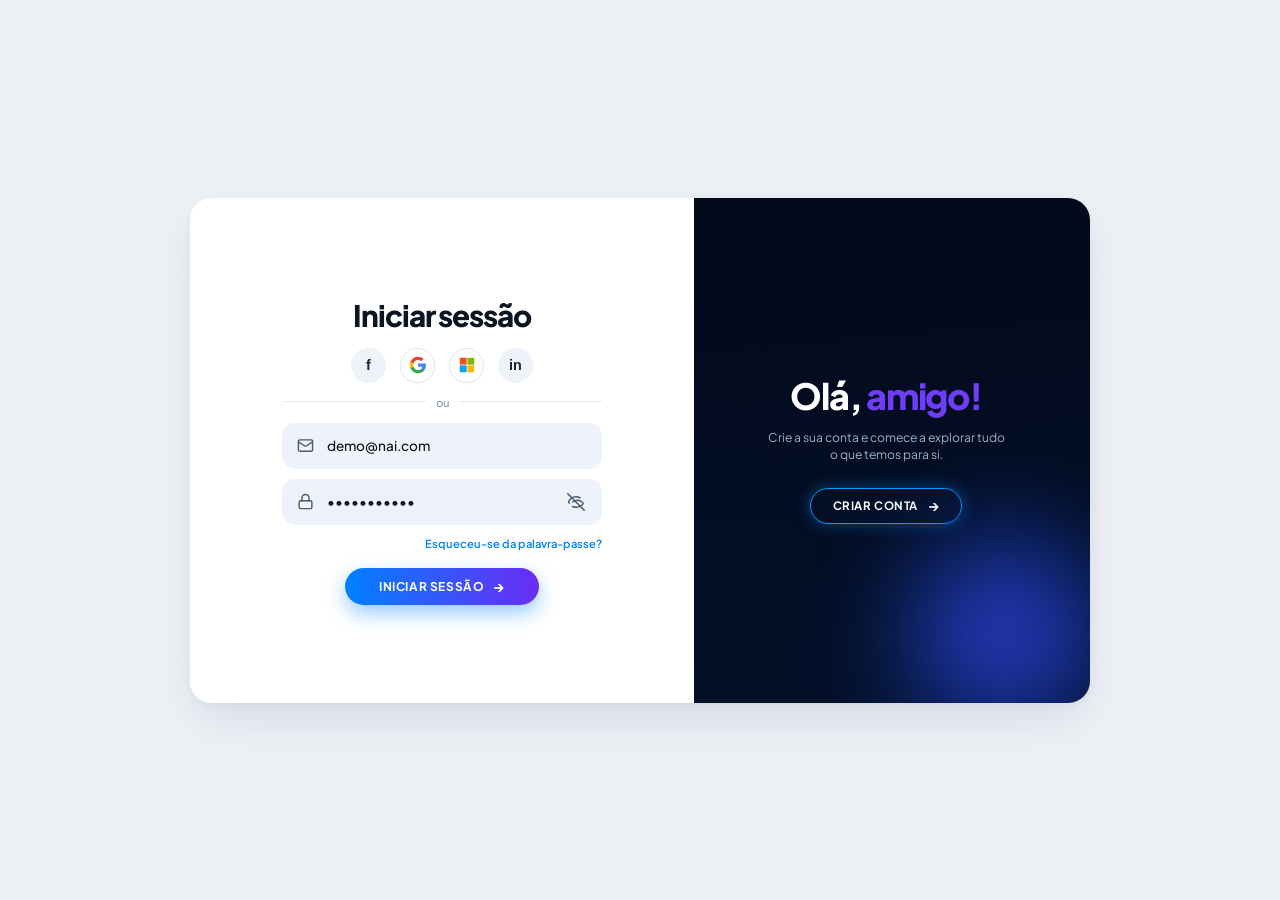
==== commit f16981b6: "Add files via upload" ====
--- a/intro/index.html
+++ b/intro/index.html
@@ -11,6 +11,7 @@
   <link rel="stylesheet" href="assets/header.css">
   <link rel="stylesheet" href="assets/dashboard-index.css">
   <link rel="stylesheet" href="assets/account.css">
+  <link rel="stylesheet" href="assets/sky.css">
   <script src="assets/dashboard.js"></script>
 </head>
 <body
@@ -730,53 +731,7 @@
                                             role="presentation"
                                             class=" BDdT4"
                                             height="100"
-                                            width="100"><div class="qhzmyb"><svg width="18" height="18" viewBox="0 0 24 24" focusable="false" class=" NMm5M" aria-hidden="true"><path d="M20.41 4.94l-1.35-1.35c-.78-.78-2.05-.78-2.83 0L3 16.82V21h4.18L20.41 7.77c.79-.78.79-2.05 0-2.83zm-14 14.12L5 19v-1.36l9.82-9.82 1.41 1.41-9.82 9.83z"/></svg></div></div></a></div><div class="AJG7Kd"><div class="na3Crf"><h1 class="dnIVJb">devil wolf</h1><div class="kYZvBb"><span class="aZb0Yd">devilwolf9258@gmail.com</span></div></div></div></div></div></div></div></div></div></div></div><div class="c5SBBc"></div><div class="O4jDed" jscontroller="VLpIbc" jsaction="rcuQ6b:npT2md;zjJFPd:wHCf0c;jnckab:sdLgyd;X0fq4:rQFUGd;KcSzDb:y5wv5e;"><div
-                        class="G6g8Wc "
-                        style="view-transition-name: advice-item-0;view-transition-class: G6g8Wc;"
-                        data-index="0"
-                        jsaction="JIbuQc:XGBR7d(ZUkOIc),mMDrEc(vOOMXd)"
-                        jsname="RMeJ0e"
-                        key="advice-item-0"
-                        jsdata="c1js8e;12639;2"><div class="mTDnUe"><img
-                            src="https://www.gstatic.com/identity/boq/accountsettingsmobile/adviceicons_spark_40x40_88c4bc069d65074c38647759575efd25.png"
-                            srcset=", https://www.gstatic.com/identity/boq/accountsettingsmobile/adviceicons_spark_80x80_7f626b8923b4e91727ae81b294d7cf88.png 2x, https://www.gstatic.com/identity/boq/accountsettingsmobile/adviceicons_spark_120x120_73df92a58ad8f343ac81470c150736c3.png 3x, https://www.gstatic.com/identity/boq/accountsettingsmobile/adviceicons_spark_160x160_03696a6c0b68fc97b1a0b33ecfdb4658.png 4x"
-                            alt=""
-                            role="presentation"
-                            class="AjTGxc"
-                            height="40"
-                            width="40"><img
-                            src="https://www.gstatic.com/identity/boq/accountsettingsmobile/adviceicons_spark_40x40_a968844b4364bf2ccc145d9759275000.png"
-                            srcset=", https://www.gstatic.com/identity/boq/accountsettingsmobile/adviceicons_spark_80x80_3942630cc11df34f2cf7f17a275601a8.png 2x, https://www.gstatic.com/identity/boq/accountsettingsmobile/adviceicons_spark_120x120_0c5c536f4123159ec026899ba1a4e2e7.png 3x, https://www.gstatic.com/identity/boq/accountsettingsmobile/adviceicons_spark_160x160_81f36b4caea52a342ee14cca70ba8d58.png 4x"
-                            alt=""
-                            role="presentation"
-                            class="nHsggf"
-                            height="40"
-                            width="40"></div><div class="EWQkDf"><div class="tKjVGe" role="heading" aria-level="2" id="ucj-13">Adquira um plano de IA da Google</div><div class="A8Mzwd">Desbloqueie o acesso à IA da Google e a armazenamento adicional</div><div class="AtW"><div class="qsqhnc" jscontroller="oZJtBb" jsaction="click:cOuCgd" jsname="ZUkOIc"><div class="VfPpkd-dgl2Hf-ppHlrf-sM5MNb" data-is-touch-wrapper='true'><button
-                                  class="mUIrbf-LgbsSe mUIrbf-LgbsSe-OWXEXe-dgl2Hf mUIrbf-kSE8rc-StrnGf-pvxB9-WPi0i wMI9H a4O7Bc"
-                                  jscontroller="O626Fe"
-                                  jsaction="click:h5M12e;clickmod:h5M12e;pointerdown:FEiYhc;pointerup:mF5Elf;pointerenter:EX0mI;pointerleave:vpvbp;pointercancel:xyn4sd;contextmenu:xexox; focus:h06R8; blur:zjh6rb;mlnRJb:fLiPzd;"
-                                  data-idom-class="wMI9H a4O7Bc"
-                                  jsname="Pr7Yme"
-                                  aria-describedby="ucj-13"><span class="XjoK4b mUIrbf-UHGRz"></span><span
-                                    class="UTNHae"
-                                    jscontroller="LBaJxb"
-                                    jsname="m9ZlFb"
-                                    jsaction="QBlI0e:u4uo5d;BTifte:aV6zj;nqgE9d:f6959e;fHTtBd:ynrQde"
-                                    soy-skip
-                                    ssk='6:RWVI5c'></span><span class="mUIrbf-RLmnJb"></span><span class="mUIrbf-kBDsod-Rtc0Jf mUIrbf-kBDsod-Rtc0Jf-OWXEXe-M1Soyc" jsname="Xr1QTb"></span><span jsname="V67aGc" class="mUIrbf-vQzf8d">Ignorar</span><span class="mUIrbf-kBDsod-Rtc0Jf mUIrbf-kBDsod-Rtc0Jf-OWXEXe-UbuQg" jsname="UkTUqb"></span></button></div></div><div class="VfPpkd-dgl2Hf-ppHlrf-sM5MNb" data-is-touch-wrapper='true'><div
-                                class="UywwFc-LgbsSe UywwFc-LgbsSe-OWXEXe-dgl2Hf UywwFc-kSE8rc-StrnGf-pvxB9-WPi0i wMI9H UjOmod"
-                                jscontroller="w9C4d"
-                                jsaction="click:h5M12e;clickmod:h5M12e;pointerdown:FEiYhc;pointerup:mF5Elf;pointerenter:EX0mI;pointerleave:vpvbp;pointercancel:xyn4sd;contextmenu:xexox; focus:h06R8; blur:zjh6rb;mlnRJb:fLiPzd;"
-                                data-idom-class="wMI9H UjOmod"
-                                jsname="vOOMXd"><span class="MMvswb"><span class="OLCwg"></span></span><span class="UTNHae" jscontroller="LBaJxb" jsname="m9ZlFb" soy-skip ssk='6:RWVI5c'></span><span class="UywwFc-kBDsod-Rtc0Jf UywwFc-kBDsod-Rtc0Jf-OWXEXe-M1Soyc" jsname="Xr1QTb"></span><span jsname="V67aGc" class="UywwFc-vQzf8d" aria-hidden="true">Explorar planos</span><span class="UywwFc-kBDsod-Rtc0Jf UywwFc-kBDsod-Rtc0Jf-OWXEXe-UbuQg" jsname="UkTUqb"></span><a
-                                  class="UywwFc-mRLv6 UywwFc-RLmnJb"
-                                  href="https://one.google.com/ai?utm_source=google_account&amp;utm_medium=web&amp;utm_campaign=my_google_ai_upgrade_advice_card&amp;sc=OgIIBw&amp;authuser=0"
-                                  aria-label="Explorar planos"
-                                  aria-describedby="ucj-13"
-                                  data-rid="12703"
-                                  data-nav-type="17"
-                                  jslog="164890;metadata:W1tudWxsLG51bGwsWzEyNzAzXV1d; track:click"
-                                  jsname="hSRGPd"></a><span class="XjoK4b UywwFc-UHGRz"></span></div></div></div></div></div></div><div class="RCVhid" jslog="292870;metadata:W1tbMTA0OTddXV0="><div class="Og0J1"><div class="OvmKPe"><div class="N25As" jslog="292872;metadata:W1tbMTAwMDddXV0="><a
+                                            width="100"><div class="qhzmyb"><svg width="18" height="18" viewBox="0 0 24 24" focusable="false" class=" NMm5M" aria-hidden="true"><path d="M20.41 4.94l-1.35-1.35c-.78-.78-2.05-.78-2.83 0L3 16.82V21h4.18L20.41 7.77c.79-.78.79-2.05 0-2.83zm-14 14.12L5 19v-1.36l9.82-9.82 1.41 1.41-9.82 9.83z"/></svg></div></div></a></div><div class="AJG7Kd"><div class="na3Crf"><h1 class="dnIVJb">devil wolf</h1><div class="kYZvBb"><span class="aZb0Yd">devilwolf9258@gmail.com</span></div></div></div></div></div></div></div></div></div></div></div><div class="c5SBBc"></div><div class="O4jDed" jscontroller="VLpIbc" jsaction="rcuQ6b:npT2md;zjJFPd:wHCf0c;jnckab:sdLgyd;X0fq4:rQFUGd;KcSzDb:y5wv5e;"></div><div class="RCVhid" jslog="292870;metadata:W1tbMTA0OTddXV0="><div class="Og0J1"><div class="OvmKPe"><div class="N25As" jslog="292872;metadata:W1tbMTAwMDddXV0="><a
                               href="payments-and-subscriptions.html"
                               class="umngff"
                               jsshadow
@@ -1062,28 +1017,7 @@
                                               role="presentation"
                                               class="nHsggf"
                                               height="18"
-                                              width="18"></span><span class="Rju2Ue-TfeOUb-V67aGc" jsname="ODzDMd">Obter ajuda</span></button></span></span></div></div></div></div></div></div></div></div><div class="gVcFcf"></div><div class="BXs2he"><p class="IMnWLd">Apenas o utilizador pode ver as respetivas definições. Também pode querer rever as suas definições do Maps, da Pesquisa ou dos outros serviços Google que mais usa. A Google mantém os seus dados privados, seguros e protegidos. <a
-                          href=https:&#47;&#47;privacy.google.com?utm_source&#61;google&amp;utm_medium&#61;referral&amp;utm_campaign&#61;myaccount&amp;hl&#61;pt&#45;PT
-                          class="RlFDUe V7TCuc Tsgucf"
-                          aria-label="Saber mais sobre as opções de privacidade e segurança"
-                          data-rid="10031"
-                          data-nav-type="5"
-                          jslog="164890;metadata:W1tudWxsLG51bGwsWzEwMDMxXV1d; track:click"
-                          aria-label=Saber&#32;mais&#32;sobre&#32;as&#32;opções&#32;de&#32;privacidade&#32;e&#32;segurança>Saiba mais</a></p><div class="I6X0Eb"><img
-                          src="https://www.gstatic.com/identity/boq/accountsettingsmobile/safer_sticker_privacy_shield_with_new_shield_24x24_bbbdcbe4f823134877dc8233a84107b5.png"
-                          srcset=", https://www.gstatic.com/identity/boq/accountsettingsmobile/safer_sticker_privacy_shield_with_new_shield_48x48_1b8688126ccece1f60309bdeb45177aa.png 2x, https://www.gstatic.com/identity/boq/accountsettingsmobile/safer_sticker_privacy_shield_with_new_shield_72x72_aaf4c7c7627c6753c9efc7dd5981a9d9.png 3x, https://www.gstatic.com/identity/boq/accountsettingsmobile/safer_sticker_privacy_shield_with_new_shield_96x96_41a2ad21e286793fc0673835aa4ec6d8.png 4x"
-                          alt=""
-                          role="presentation"
-                          class="AjTGxc"
-                          height="24"
-                          width="24"><img
-                          src="https://www.gstatic.com/identity/boq/accountsettingsmobile/safer_sticker_privacy_shield_with_new_shield_24x24_b2a76dbe06f005b5836586294802664d.png"
-                          srcset=", https://www.gstatic.com/identity/boq/accountsettingsmobile/safer_sticker_privacy_shield_with_new_shield_48x48_0bbe81c960b1d1070f4e886c26c7f2f4.png 2x, https://www.gstatic.com/identity/boq/accountsettingsmobile/safer_sticker_privacy_shield_with_new_shield_72x72_6dc9fc37a3e1454cbe22ecf4a7da3aa8.png 3x, https://www.gstatic.com/identity/boq/accountsettingsmobile/safer_sticker_privacy_shield_with_new_shield_96x96_831e0d3baf1d7c9ceb236f9e78df9aed.png 4x"
-                          alt=""
-                          role="presentation"
-                          class="nHsggf"
-                          height="24"
-                          width="24"></div></div></div><div class="WxnH6c grz8ne"><div class="tdmI2c QN2HEe" jscontroller="HbCV0" jsaction="rcuQ6b:npT2md"><div class="TPUnZ"><div class="zfiaK"><div
+                                              width="18"></span><span class="Rju2Ue-TfeOUb-V67aGc" jsname="ODzDMd">Obter ajuda</span></button></span></span></div></div></div></div></div></div></div></div><div class="gVcFcf"></div></div><div class="WxnH6c grz8ne"><div class="tdmI2c QN2HEe" jscontroller="HbCV0" jsaction="rcuQ6b:npT2md"><div class="TPUnZ"><div class="zfiaK"><div
                             class="QNTB4e"
                             jscontroller="cTUjLe"
                             jsname="WHNu8b"
@@ -1246,74 +1180,7 @@
                                 data-rid="203"
                                 data-nav-type="5"
                                 jslog="164890;metadata:W1tudWxsLG51bGwsWzIwM11dXQ==; track:click"
-                                data-is-primary="true"><span class="Rju2Ue-jPmIDe-dgl2Hf"></span><span class="UTNHae" jscontroller="LBaJxb" jsname="m9ZlFb" soy-skip ssk='6:RWVI5c'></span><span class="XjoK4b"></span><span class="Rju2Ue-TfeOUb-V67aGc" jsname="ODzDMd">Email</span></a></span></span></span></div></div><div class="O4jDed" jscontroller="VLpIbc" jsaction="rcuQ6b:npT2md;zjJFPd:wHCf0c;jnckab:sdLgyd;X0fq4:rQFUGd;KcSzDb:y5wv5e;"><div
-                        class="G6g8Wc "
-                        style="view-transition-name: advice-item-0;view-transition-class: G6g8Wc;"
-                        data-index="0"
-                        jsaction="JIbuQc:XGBR7d(ZUkOIc),mMDrEc(vOOMXd)"
-                        jsname="RMeJ0e"
-                        key="advice-item-0"
-                        jsdata="c1js8e;12639;2"><div class="mTDnUe"><img
-                            src="https://www.gstatic.com/identity/boq/accountsettingsmobile/adviceicons_spark_40x40_88c4bc069d65074c38647759575efd25.png"
-                            srcset=", https://www.gstatic.com/identity/boq/accountsettingsmobile/adviceicons_spark_80x80_7f626b8923b4e91727ae81b294d7cf88.png 2x, https://www.gstatic.com/identity/boq/accountsettingsmobile/adviceicons_spark_120x120_73df92a58ad8f343ac81470c150736c3.png 3x, https://www.gstatic.com/identity/boq/accountsettingsmobile/adviceicons_spark_160x160_03696a6c0b68fc97b1a0b33ecfdb4658.png 4x"
-                            alt=""
-                            role="presentation"
-                            class="AjTGxc"
-                            height="40"
-                            width="40"><img
-                            src="https://www.gstatic.com/identity/boq/accountsettingsmobile/adviceicons_spark_40x40_a968844b4364bf2ccc145d9759275000.png"
-                            srcset=", https://www.gstatic.com/identity/boq/accountsettingsmobile/adviceicons_spark_80x80_3942630cc11df34f2cf7f17a275601a8.png 2x, https://www.gstatic.com/identity/boq/accountsettingsmobile/adviceicons_spark_120x120_0c5c536f4123159ec026899ba1a4e2e7.png 3x, https://www.gstatic.com/identity/boq/accountsettingsmobile/adviceicons_spark_160x160_81f36b4caea52a342ee14cca70ba8d58.png 4x"
-                            alt=""
-                            role="presentation"
-                            class="nHsggf"
-                            height="40"
-                            width="40"></div><div class="EWQkDf"><div class="tKjVGe" role="heading" aria-level="2" id="ucj-12">Adquira um plano de IA da Google</div><div class="A8Mzwd">Desbloqueie o acesso à IA da Google e a armazenamento adicional</div><div class="AtW"><div class="qsqhnc" jscontroller="oZJtBb" jsaction="click:cOuCgd" jsname="ZUkOIc"><div class="VfPpkd-dgl2Hf-ppHlrf-sM5MNb" data-is-touch-wrapper='true'><button
-                                  class="mUIrbf-LgbsSe mUIrbf-LgbsSe-OWXEXe-dgl2Hf mUIrbf-kSE8rc-StrnGf-pvxB9-WPi0i wMI9H a4O7Bc"
-                                  jscontroller="O626Fe"
-                                  jsaction="click:h5M12e;clickmod:h5M12e;pointerdown:FEiYhc;pointerup:mF5Elf;pointerenter:EX0mI;pointerleave:vpvbp;pointercancel:xyn4sd;contextmenu:xexox; focus:h06R8; blur:zjh6rb;mlnRJb:fLiPzd;"
-                                  data-idom-class="wMI9H a4O7Bc"
-                                  jsname="Pr7Yme"
-                                  aria-describedby="ucj-12"><span class="XjoK4b mUIrbf-UHGRz"></span><span
-                                    class="UTNHae"
-                                    jscontroller="LBaJxb"
-                                    jsname="m9ZlFb"
-                                    jsaction="QBlI0e:u4uo5d;BTifte:aV6zj;nqgE9d:f6959e;fHTtBd:ynrQde"
-                                    soy-skip
-                                    ssk='6:RWVI5c'></span><span class="mUIrbf-RLmnJb"></span><span class="mUIrbf-kBDsod-Rtc0Jf mUIrbf-kBDsod-Rtc0Jf-OWXEXe-M1Soyc" jsname="Xr1QTb"></span><span jsname="V67aGc" class="mUIrbf-vQzf8d">Ignorar</span><span class="mUIrbf-kBDsod-Rtc0Jf mUIrbf-kBDsod-Rtc0Jf-OWXEXe-UbuQg" jsname="UkTUqb"></span></button></div></div><div class="VfPpkd-dgl2Hf-ppHlrf-sM5MNb" data-is-touch-wrapper='true'><div
-                                class="UywwFc-LgbsSe UywwFc-LgbsSe-OWXEXe-dgl2Hf UywwFc-kSE8rc-StrnGf-pvxB9-WPi0i wMI9H UjOmod"
-                                jscontroller="w9C4d"
-                                jsaction="click:h5M12e;clickmod:h5M12e;pointerdown:FEiYhc;pointerup:mF5Elf;pointerenter:EX0mI;pointerleave:vpvbp;pointercancel:xyn4sd;contextmenu:xexox; focus:h06R8; blur:zjh6rb;mlnRJb:fLiPzd;"
-                                data-idom-class="wMI9H UjOmod"
-                                jsname="vOOMXd"><span class="MMvswb"><span class="OLCwg"></span></span><span class="UTNHae" jscontroller="LBaJxb" jsname="m9ZlFb" soy-skip ssk='6:RWVI5c'></span><span class="UywwFc-kBDsod-Rtc0Jf UywwFc-kBDsod-Rtc0Jf-OWXEXe-M1Soyc" jsname="Xr1QTb"></span><span jsname="V67aGc" class="UywwFc-vQzf8d" aria-hidden="true">Explorar planos</span><span class="UywwFc-kBDsod-Rtc0Jf UywwFc-kBDsod-Rtc0Jf-OWXEXe-UbuQg" jsname="UkTUqb"></span><a
-                                  class="UywwFc-mRLv6 UywwFc-RLmnJb"
-                                  href="https://one.google.com/ai?utm_source=google_account&amp;utm_medium=web&amp;utm_campaign=my_google_ai_upgrade_advice_card&amp;sc=OgIIBw&amp;authuser=0"
-                                  aria-label="Explorar planos"
-                                  aria-describedby="ucj-12"
-                                  data-rid="12703"
-                                  data-nav-type="17"
-                                  jslog="164890;metadata:W1tudWxsLG51bGwsWzEyNzAzXV1d; track:click"
-                                  jsname="hSRGPd"></a><span class="XjoK4b UywwFc-UHGRz"></span></div></div></div></div></div></div><div class="gVcFcf"></div><div class="BXs2he"><p class="IMnWLd">Apenas o utilizador pode ver as respetivas definições. Também pode querer rever as suas definições do Maps, da Pesquisa ou dos outros serviços Google que mais usa. A Google mantém os seus dados privados, seguros e protegidos. <a
-                          href=https:&#47;&#47;privacy.google.com?utm_source&#61;google&amp;utm_medium&#61;referral&amp;utm_campaign&#61;myaccount&amp;hl&#61;pt&#45;PT
-                          class="RlFDUe V7TCuc Tsgucf"
-                          aria-label="Saber mais sobre as opções de privacidade e segurança"
-                          data-rid="10031"
-                          data-nav-type="5"
-                          jslog="164890;metadata:W1tudWxsLG51bGwsWzEwMDMxXV1d; track:click"
-                          aria-label=Saber&#32;mais&#32;sobre&#32;as&#32;opções&#32;de&#32;privacidade&#32;e&#32;segurança>Saiba mais</a></p><div class="I6X0Eb"><img
-                          src="https://www.gstatic.com/identity/boq/accountsettingsmobile/safer_sticker_privacy_shield_with_new_shield_24x24_bbbdcbe4f823134877dc8233a84107b5.png"
-                          srcset=", https://www.gstatic.com/identity/boq/accountsettingsmobile/safer_sticker_privacy_shield_with_new_shield_48x48_1b8688126ccece1f60309bdeb45177aa.png 2x, https://www.gstatic.com/identity/boq/accountsettingsmobile/safer_sticker_privacy_shield_with_new_shield_72x72_aaf4c7c7627c6753c9efc7dd5981a9d9.png 3x, https://www.gstatic.com/identity/boq/accountsettingsmobile/safer_sticker_privacy_shield_with_new_shield_96x96_41a2ad21e286793fc0673835aa4ec6d8.png 4x"
-                          alt=""
-                          role="presentation"
-                          class="AjTGxc"
-                          height="24"
-                          width="24"><img
-                          src="https://www.gstatic.com/identity/boq/accountsettingsmobile/safer_sticker_privacy_shield_with_new_shield_24x24_b2a76dbe06f005b5836586294802664d.png"
-                          srcset=", https://www.gstatic.com/identity/boq/accountsettingsmobile/safer_sticker_privacy_shield_with_new_shield_48x48_0bbe81c960b1d1070f4e886c26c7f2f4.png 2x, https://www.gstatic.com/identity/boq/accountsettingsmobile/safer_sticker_privacy_shield_with_new_shield_72x72_6dc9fc37a3e1454cbe22ecf4a7da3aa8.png 3x, https://www.gstatic.com/identity/boq/accountsettingsmobile/safer_sticker_privacy_shield_with_new_shield_96x96_831e0d3baf1d7c9ceb236f9e78df9aed.png 4x"
-                          alt=""
-                          role="presentation"
-                          class="nHsggf"
-                          height="24"
-                          width="24"></div></div></div></div></div><c-data id="i4" jsdata=" Hl9ifd;1;3"></c-data></c-wiz><c-data id="i3" jsdata=" P9Pmsd;1;1"></c-data></c-wiz></div></div></div><c-data id="i2"></c-data></c-wiz>
+                                data-is-primary="true"><span class="Rju2Ue-jPmIDe-dgl2Hf"></span><span class="UTNHae" jscontroller="LBaJxb" jsname="m9ZlFb" soy-skip ssk='6:RWVI5c'></span><span class="XjoK4b"></span><span class="Rju2Ue-TfeOUb-V67aGc" jsname="ODzDMd">Email</span></a></span></span></span></div></div><div class="O4jDed" jscontroller="VLpIbc" jsaction="rcuQ6b:npT2md;zjJFPd:wHCf0c;jnckab:sdLgyd;X0fq4:rQFUGd;KcSzDb:y5wv5e;"></div><div class="gVcFcf"></div></div></div></div><c-data id="i4" jsdata=" Hl9ifd;1;3"></c-data></c-wiz><c-data id="i3" jsdata=" P9Pmsd;1;1"></c-data></c-wiz></div></div></div><c-data id="i2"></c-data></c-wiz>
   </body>
 <div ng-non-bindable="">
   <div class="gb_Ue">Pesquisa</div>
--- a/intro/assets/fonts.css
+++ b/intro/assets/fonts.css
@@ -0,0 +1,253 @@
+/* ==========================================================================
+   fonts.css
+   Extraído das páginas guardadas do myaccount.google.com.
+   Só o formato foi alterado (espaços em branco) — o conteúdo é o original.
+   ========================================================================== */
+@font-face{
+  font-family:'Roboto'
+;
+  font-style:normal
+;
+  font-weight:300
+;
+  font-stretch:normal
+;
+  src:url(https://fonts.gstatic.com/s/roboto/v48/KFOMCnqEu92Fr1ME7kSn66aGLdTylUAMQXC89YmC2DPNWuaabVmUiA8.ttf)format('truetype')
+;
+}
+@font-face{
+  font-family:'Roboto'
+;
+  font-style:normal
+;
+  font-weight:400
+;
+  font-stretch:normal
+;
+  src:url(https://fonts.gstatic.com/s/roboto/v48/KFOMCnqEu92Fr1ME7kSn66aGLdTylUAMQXC89YmC2DPNWubEbVmUiA8.ttf)format('truetype')
+;
+}
+@font-face{
+  font-family:'Roboto'
+;
+  font-style:normal
+;
+  font-weight:500
+;
+  font-stretch:normal
+;
+  src:url(https://fonts.gstatic.com/s/roboto/v48/KFOMCnqEu92Fr1ME7kSn66aGLdTylUAMQXC89YmC2DPNWub2bVmUiA8.ttf)format('truetype')
+;
+}
+@font-face{
+  font-family:'Roboto'
+;
+  font-style:normal
+;
+  font-weight:700
+;
+  font-stretch:normal
+;
+  src:url(https://fonts.gstatic.com/s/roboto/v48/KFOMCnqEu92Fr1ME7kSn66aGLdTylUAMQXC89YmC2DPNWuYjalmUiA8.ttf)format('truetype')
+;
+}
+@font-face{
+  font-family:'Material Icons Extended'
+;
+  font-style:normal
+;
+  font-weight:400
+;
+  src:url(https://fonts.gstatic.com/s/materialiconsextended/v154/kJEjBvgX7BgnkSrUwT8UnLVc38YydejYY-oE_LvM.ttf)format('truetype')
+;
+}
+.material-icons-extended{
+  font-family:'Material Icons Extended'
+;
+  font-weight:normal
+;
+  font-style:normal
+;
+  font-size:24px
+;
+  line-height:1
+;
+  letter-spacing:normal
+;
+  text-transform:none
+;
+  display:inline-block
+;
+  white-space:nowrap
+;
+  word-wrap:normal
+;
+  direction:ltr
+;
+}
+@font-face{
+  font-family:'Google Material Icons'
+;
+  font-style:normal
+;
+  font-weight:400
+;
+  src:url(https://fonts.gstatic.com/s/googlematerialicons/v144/Gw6kwdfw6UnXLJCcmafZyFRXb3BL9rvi0QZG3g.otf)format('opentype')
+;
+}
+.google-material-icons{
+  font-family:'Google Material Icons'
+;
+  font-weight:normal
+;
+  font-style:normal
+;
+  font-size:24px
+;
+  line-height:1
+;
+  letter-spacing:normal
+;
+  text-transform:none
+;
+  display:inline-block
+;
+  white-space:nowrap
+;
+  word-wrap:normal
+;
+  direction:ltr
+;
+}
+@font-face{
+  font-family:'Google Material Icons Filled'
+;
+  font-style:normal
+;
+  font-weight:400
+;
+  src:url(https://fonts.gstatic.com/s/googlematerialiconsfilled/v118/WWXFlimHYg6HKI3TavMkbKdhBmDvgach8TVpeGsuueSZJH4.otf)format('opentype')
+;
+}
+.google-material-icons-filled{
+  font-family:'Google Material Icons Filled'
+;
+  font-weight:normal
+;
+  font-style:normal
+;
+  font-size:24px
+;
+  line-height:1
+;
+  letter-spacing:normal
+;
+  text-transform:none
+;
+  display:inline-block
+;
+  white-space:nowrap
+;
+  word-wrap:normal
+;
+  direction:ltr
+;
+}
+@font-face{
+  font-family:'Product Sans'
+;
+  font-style:normal
+;
+  font-weight:400
+;
+  src:url(https://fonts.gstatic.com/s/productsans/v9/pxiDypQkot1TnFhsFMOfGShVF9eL.ttf)format('truetype')
+;
+}
+@font-face{
+  font-family:'Google Sans'
+;
+  font-style:normal
+;
+  font-weight:400
+;
+  src:url(https://fonts.gstatic.com/s/googlesans/v62/4Ua_rENHsxJlGDuGo1OIlJfC6l_24rlCK1Yo_Iqcsih3SAyH6cAwhX9RFD48TE63OOYKtrwEIJllpyw.ttf)format('truetype')
+;
+}
+@font-face{
+  font-family:'Google Sans'
+;
+  font-style:normal
+;
+  font-weight:500
+;
+  src:url(https://fonts.gstatic.com/s/googlesans/v62/4Ua_rENHsxJlGDuGo1OIlJfC6l_24rlCK1Yo_Iqcsih3SAyH6cAwhX9RFD48TE63OOYKtrw2IJllpyw.ttf)format('truetype')
+;
+}
+@font-face{
+  font-family:'Google Sans Display'
+;
+  font-style:normal
+;
+  font-weight:400
+;
+  src:url(https://fonts.gstatic.com/s/googlesansdisplay/v13/ea8FacM9Wef3EJPWRrHjgE4B6CnlZxHVDv79pA.ttf)format('truetype')
+;
+}
+@font-face{
+  font-family:'Google Sans Flex'
+;
+  font-style:normal
+;
+  font-weight:400
+;
+  font-stretch:normal
+;
+  src:url(https://fonts.gstatic.com/s/googlesansflex/v22/t5sJIQcYNIWbFgDgAAzZ34auoVyXkJCOvp3SFWJbN5hF8Ju1x6sKCyp0l9sI40swNJwInycYAJzz0m7kJ4qFQOJBOjLvDSndo0SKMpKSTzwliVdHAy4bxTDHg_ugnAakp8ub-cxgVw.ttf)format('truetype')
+;
+}
+@font-face{
+  font-family:'Google Sans Flex'
+;
+  font-style:normal
+;
+  font-weight:500
+;
+  font-stretch:normal
+;
+  src:url(https://fonts.gstatic.com/s/googlesansflex/v22/t5sJIQcYNIWbFgDgAAzZ34auoVyXkJCOvp3SFWJbN5hF8Ju1x6sKCyp0l9sI40swNJwInycYAJzz0m7kJ4qFQOJBOjLvDSndo0SKMpKSTzwliVdHAy4bxTDHg_ugnAakp_mb-cxgVw.ttf)format('truetype')
+;
+}
+@font-face{
+  font-family:'Google Symbols'
+;
+  font-style:normal
+;
+  font-weight:400
+;
+  src:url(https://fonts.gstatic.com/s/googlesymbols/v462/HhzMU5Ak9u-oMExPeInvcuEmPosC9zyteYEFU68cPrjdKM1XLPTxlGmzczpgWvF1d8Yp7AudBnt3CPar1JFWjoLAUv3G-tSNljixIIGUsC62cYrKiAk.ttf)format('truetype')
+;
+}
+.google-symbols{
+  font-family:'Google Symbols'
+;
+  font-weight:normal
+;
+  font-style:normal
+;
+  font-size:24px
+;
+  line-height:1
+;
+  letter-spacing:normal
+;
+  text-transform:none
+;
+  display:inline-block
+;
+  white-space:nowrap
+;
+  word-wrap:normal
+;
+  direction:ltr
+;
+}
--- a/intro/assets/header.css
+++ b/intro/assets/header.css
@@ -0,0 +1,2582 @@
+/* ==========================================================================
+   header.css
+   Extraído das páginas guardadas do myaccount.google.com.
+   Só o formato foi alterado (espaços em branco) — o conteúdo é o original.
+   ========================================================================== */
+.gb_Lb{
+  font:13px/27px Roboto,Arial,sans-serif
+;
+  z-index:986
+}
+@-webkit-keyframes gb__a{
+  0%{
+    opacity:0
+  }
+  50%{
+    opacity:1
+  }
+}
+@keyframes gb__a{
+  0%{
+    opacity:0
+  }
+  50%{
+    opacity:1
+  }
+}
+.gb_2{
+  display:none
+}
+.gb_0{
+  -webkit-background-size:32px 32px
+;
+  background-size:32px 32px
+;
+  border:0
+;
+  border-radius:50%
+;
+  display:block
+;
+  margin:0px
+;
+  position:relative
+;
+  height:32px
+;
+  width:32px
+;
+  z-index:0
+}
+.gb_vb{
+  background-color:#e8f0fe
+;
+  border:1px solid rgba(32,33,36,.08)
+;
+  position:relative
+}
+.gb_vb.gb_0{
+  height:30px
+;
+  width:30px
+}
+.gb_vb.gb_0:active,.gb_vb.gb_0:hover{
+  -webkit-box-shadow:none
+;
+  box-shadow:none
+}
+.gb_wb{
+  background:#fff
+;
+  border:none
+;
+  border-radius:50%
+;
+  bottom:2px
+;
+  -webkit-box-shadow:0px 1px 2px 0px rgba(60,64,67,0.3),0px 1px 3px 1px rgba(60,64,67,0.15)
+;
+  box-shadow:0px 1px 2px 0px rgba(60,64,67,0.3),0px 1px 3px 1px rgba(60,64,67,0.15)
+;
+  height:14px
+;
+  margin:2px
+;
+  position:absolute
+;
+  right:0
+;
+  width:14px
+;
+  line-height:normal
+;
+  z-index:1
+}
+.gb_xb{
+  color:#1f71e7
+;
+  font:400 22px/32px Google Sans,Roboto,Helvetica,Arial,sans-serif
+;
+  text-align:center
+;
+  text-transform:uppercase
+}
+@media (-webkit-min-device-pixel-ratio:1.25),(min-device-pixel-ratio:1.25),(min-resolution:1.25dppx){
+  .gb_0:before,.gb_yb:before{
+    display:inline-block
+;
+    -webkit-transform:scale(.5)
+;
+    -ms-transform:scale(.5)
+;
+    transform:scale(.5)
+;
+    -webkit-transform-origin:left 0
+;
+    -ms-transform-origin:left 0
+;
+    transform-origin:left 0
+  }
+  .gb_da .gb_yb:before{
+    -webkit-transform:scale(scale(.416666667))
+;
+    -ms-transform:scale(scale(.416666667))
+;
+    transform:scale(scale(.416666667))
+  }
+}
+.gb_0:focus,.gb_0:hover{
+  -webkit-box-shadow:0 1px 0 rgba(0,0,0,.15)
+;
+  box-shadow:0 1px 0 rgba(0,0,0,.15)
+}
+.gb_0:active{
+  -webkit-box-shadow:inset 0 2px 0 rgba(0,0,0,.15)
+;
+  box-shadow:inset 0 2px 0 rgba(0,0,0,.15)
+}
+.gb_0:active:after{
+  background:rgba(0,0,0,.1)
+;
+  border-radius:50%
+;
+  content:""
+;
+  display:block
+;
+  height:100%
+}
+.gb_zb{
+  cursor:pointer
+;
+  line-height:40px
+;
+  min-width:30px
+;
+  opacity:.75
+;
+  overflow:hidden
+;
+  vertical-align:middle
+;
+  text-overflow:ellipsis
+}
+.gb_C.gb_zb{
+  width:auto
+}
+.gb_zb:focus,.gb_zb:hover{
+  opacity:.85
+}
+.gb_Ab .gb_Bb,.gb_Ab .gb_zb{
+  line-height:26px
+}
+#gb#gb.gb_Ab a.gb_zb,.gb_Ab .gb_Bb{
+  font-size:11px
+;
+  height:auto
+}
+.gb_Cb{
+  border-top:4px solid #000
+;
+  border-left:4px dashed transparent
+;
+  border-right:4px dashed transparent
+;
+  display:inline-block
+;
+  margin-left:6px
+;
+  opacity:.75
+;
+  vertical-align:middle
+}
+.gb_bb:hover .gb_Cb{
+  opacity:.85
+}
+.gb_9a>.gb_z{
+  padding:3px 3px 3px 4px
+}
+.gb_Db.gb_ub{
+  color:#fff
+}
+.gb_ba .gb_Cb,.gb_ba .gb_zb{
+  opacity:1
+}
+#gb#gb .gb_ba.gb_ba a.gb_zb,#gb#gb.gb_ba.gb_ba a.gb_zb{
+  color:#fff
+}
+.gb_ba.gb_ba .gb_Cb{
+  border-top-color:#fff
+;
+  opacity:1
+}
+.gb_ba .gb_0:focus,.gb_ba .gb_0:hover,.gb_ua .gb_0:focus,.gb_ua .gb_0:hover{
+  -webkit-box-shadow:0 1px 0 rgba(0,0,0,0.15),0 1px 2px rgba(0,0,0,0.2)
+;
+  box-shadow:0 1px 0 rgba(0,0,0,0.15),0 1px 2px rgba(0,0,0,0.2)
+}
+.gb_Eb .gb_z,.gb_Fb .gb_z{
+  position:absolute
+;
+  right:1px
+}
+.gb_Hb.gb_aa,.gb_bb.gb_aa,.gb_z.gb_aa{
+  -webkit-box-flex:0
+;
+  -webkit-flex:0 1 auto
+;
+  flex:0 1 auto
+}
+.gb_Ib.gb_Jb .gb_zb{
+  width:30px!important
+}
+.gb_X,.gb_Z{
+  position:absolute
+}
+.gb_Z{
+  height:40px
+;
+  right:-5px
+;
+  top:-5px
+;
+  width:40px
+}
+@-webkit-keyframes apd-ring-fade-in{
+  0%{
+    opacity:0
+  }
+  to{
+    opacity:1
+  }
+}
+@keyframes apd-ring-fade-in{
+  0%{
+    opacity:0
+  }
+  to{
+    opacity:1
+  }
+}
+.gb_X{
+  height:42px
+;
+  width:42px
+;
+  -webkit-animation:apd-ring-fade-in .25s ease-in
+;
+  animation:apd-ring-fade-in .25s ease-in
+}
+.gb_Kb .gb_Z,.gb_Lb .gb_Z{
+  right:0
+;
+  top:0
+}
+.gb_Kb .gb_X,.gb_Lb .gb_X,.gb_y .gb_X{
+  right:-1px
+;
+  top:-1px
+}
+.gb_y .gb_Z{
+  right:1px
+;
+  top:-1px
+}
+.gb_7c.gb_se:focus-visible{
+  outline:1px solid #202124
+;
+  border-radius:4px
+;
+  outline-offset:-1px
+}
+.gb_dd .gb_7c.gb_se:focus-visible{
+  outline-color:#f1f3f4
+}
+.gb_5c{
+  display:inline-block
+;
+  position:relative
+;
+  overflow:hidden
+;
+  top:2px
+;
+  -webkit-user-select:none
+;
+  -moz-user-select:none
+;
+  -ms-user-select:none
+;
+  user-select:none
+}
+.gb_oe{
+  max-width:100%
+}
+.gb_pe .gb_5c{
+  display:none
+}
+.gb_Vd .gb_6c{
+  line-height:normal
+;
+  position:relative
+;
+  padding-left:16px
+}
+.gb_Cd.gb_Dd .gb_6c{
+  padding-left:0
+}
+.gb_Cd .gb_6c{
+  padding-left:12px
+}
+.gb_7c{
+  -webkit-box-align:center
+;
+  -webkit-align-items:center
+;
+  align-items:center
+;
+  display:-webkit-box
+;
+  display:-webkit-flex
+;
+  display:flex
+;
+  outline:none
+;
+  text-decoration:none
+}
+.gb_7c.gb_qe{
+  direction:ltr
+}
+.gb_7c.gb_qe .gb_2d{
+  padding-left:8px
+;
+  padding-right:0
+}
+.gb_e .gb_7c .gb_re:before{
+  background-image:url(https://www.gstatic.com/images/branding/googlelogo/svg/googlelogo_clr_74x24px.svg)
+;
+  background-repeat:no-repeat
+;
+  background-position:50%
+;
+  -webkit-background-size:contain
+;
+  background-size:contain
+;
+  content:""
+;
+  display:inline-block
+;
+  height:24px
+;
+  width:74px
+}
+.gb_7c .gb_re{
+  height:24px
+;
+  width:74px
+}
+.gb_7c,.gb_7c .gb_re{
+  vertical-align:middle
+}
+.gb_7c .gb_re{
+  display:inline-block
+;
+  outline:none
+}
+.gb_jb{
+  display:inline-block
+;
+  vertical-align:middle
+}
+.gb_ad{
+  border:none
+;
+  display:block
+;
+  visibility:hidden
+}
+img.gb_bd{
+  border:0
+;
+  vertical-align:middle
+}
+.gb_eb:not(.gb_K) .gb_7c .gb_re:before{
+  background-image:url(https://www.gstatic.com/images/branding/googlelogo/svg/googlelogo_surface_dark_74x24px.svg)
+}
+.gb_db:not(.gb_K) .gb_7c .gb_re:before{
+  background-image:url(https://www.gstatic.com/images/branding/googlelogo/svg/googlelogo_on_surface_dark_74x24px.svg)
+}
+.gb_e.gb_K .gb_7c .gb_re:before,.gb_e.gb_md .gb_7c .gb_re:before{
+  background-image:url(https://www.gstatic.com/images/branding/googlelogo/svg/googlelogo_light_clr_74x24px.svg)
+}
+.gb_db.gb_K .gb_7c .gb_re:before{
+  background-image:url(https://www.gstatic.com/images/branding/googlelogo/svg/googlelogo_on_surface_light_74x24px.svg)
+}
+@media screen and (-ms-high-contrast:black-on-white){
+  .gb_e .gb_dd .gb_7c .gb_re:before{
+    background-image:url(https://www.gstatic.com/images/branding/googlelogo/svg/googlelogo_dark_clr_74x24px.svg)
+  }
+}
+@media screen and (-ms-high-contrast:white-on-black){
+  .gb_ke .gb_7c .gb_re:before{
+    background-image:url(https://www.gstatic.com/images/branding/googlelogo/svg/googlelogo_light_clr_74x24px.svg)
+  }
+}
+.gb_jb{
+  background-repeat:no-repeat
+}
+.gb_2d{
+  display:block
+;
+  font-family:Product Sans,Arial,sans-serif
+;
+  font-size:22px
+;
+  line-height:48px
+;
+  overflow:hidden
+;
+  padding-left:8px
+;
+  position:relative
+;
+  text-overflow:ellipsis
+;
+  top:-1.5px
+;
+  vertical-align:middle
+}
+.gb_Cd .gb_2d{
+  padding-left:4px
+}
+.gb_Cd .gb_2d.gb_te{
+  padding-left:0
+}
+.gb_bd.gb_le{
+  padding-right:4px
+}
+.gb_md .gb_Bd.gb_2d{
+  opacity:1
+}
+.gb_oe:focus .gb_2d{
+  text-decoration:underline
+}
+.gb_ue img.gb_bd{
+  margin-bottom:4px
+}
+.gb_ve{
+  display:none
+}
+.gb_cd{
+  border-radius:50%
+;
+  -moz-outline-radius:50%
+;
+  display:inline-block
+;
+  margin:0 4px
+;
+  padding:12px
+;
+  overflow:hidden
+;
+  vertical-align:middle
+;
+  cursor:pointer
+;
+  height:24px
+;
+  width:24px
+;
+  -webkit-user-select:none
+;
+  -moz-user-select:none
+;
+  -ms-user-select:none
+;
+  user-select:none
+;
+  -webkit-box-flex:0
+;
+  -webkit-flex:0 0 auto
+;
+  flex:0 0 auto
+}
+.gb_kb .gb_cd{
+  margin:0 4px 0 0
+}
+.gb_cd:focus:not(:focus-visible){
+  outline:none
+}
+.gb_cd:focus-visible{
+  outline:1px solid #202124
+;
+  outline-offset:-1px
+}
+.gb_dd .gb_cd:focus-visible{
+  outline:1px solid #f1f3f4
+}
+.gb_cd:focus-visible,.gb_cd:focus-visible:hover{
+  background-color:rgba(60,64,67,.1)
+}
+.gb_cd:active{
+  background-color:rgba(60,64,67,.12)
+;
+  outline:none
+}
+.gb_cd:hover{
+  background-color:rgba(60,64,67,.08)
+;
+  outline:none
+}
+.gb_dd .gb_cd:hover{
+  background-color:rgba(232,234,237,.08)
+}
+.gb_dd .gb_cd:focus-visible,.gb_dd .gb_cd:focus-visible:hover{
+  background-color:rgba(232,234,237,.1)
+}
+.gb_dd .gb_cd:active{
+  background-color:rgba(232,234,237,.12)
+}
+.gb_ed{
+  display:none
+}
+.gb_fd{
+  -webkit-transform:none
+;
+  -ms-transform:none
+;
+  transform:none
+}
+.gb_gd{
+  display:none
+}
+.gb_hd{
+  background-color:#fff
+;
+  bottom:0
+;
+  color:#000
+;
+  height:calc(100vh - 100%)
+;
+  overflow-y:auto
+;
+  overflow-x:hidden
+;
+  position:absolute
+;
+  top:100%
+;
+  z-index:990
+;
+  will-change:visibility
+;
+  visibility:hidden
+;
+  display:-webkit-box
+;
+  display:-webkit-flex
+;
+  display:flex
+;
+  -webkit-box-orient:vertical
+;
+  -webkit-box-direction:normal
+;
+  -webkit-flex-direction:column
+;
+  flex-direction:column
+;
+  -webkit-transition:visibility 0s linear .25s,-webkit-transform .25s cubic-bezier(.4,0,.2,1)
+;
+  transition:visibility 0s linear .25s,-webkit-transform .25s cubic-bezier(.4,0,.2,1)
+;
+  transition:transform .25s cubic-bezier(.4,0,.2,1),visibility 0s linear .25s
+;
+  transition:transform .25s cubic-bezier(.4,0,.2,1),visibility 0s linear .25s,-webkit-transform .25s cubic-bezier(.4,0,.2,1)
+}
+.gb_hd.gb_id{
+  height:inherit
+}
+.gb_hd.gb_jd.gb_kd,.gb_hd.gb_jd.gb_kd:hover{
+  overflow:visible
+}
+.gb_hd.gb_kb{
+  width:264px
+;
+  -webkit-transform:translateX(-264px)
+;
+  -ms-transform:translateX(-264px)
+;
+  transform:translateX(-264px)
+}
+.gb_hd:not(.gb_kb){
+  width:280px
+;
+  -webkit-transform:translateX(-280px)
+;
+  -ms-transform:translateX(-280px)
+;
+  transform:translateX(-280px)
+}
+.gb_ld .gb_hd{
+  width:195px
+}
+.gb_hd.gb_gb{
+  -webkit-transform:translateX(0)
+;
+  -ms-transform:translateX(0)
+;
+  transform:translateX(0)
+;
+  visibility:visible
+;
+  -webkit-box-shadow:0 0 16px rgba(0,0,0,.28)
+;
+  box-shadow:0 0 16px rgba(0,0,0,.28)
+;
+  -webkit-transition:visibility 0s linear 0s,-webkit-transform .25s cubic-bezier(.4,0,.2,1)
+;
+  transition:visibility 0s linear 0s,-webkit-transform .25s cubic-bezier(.4,0,.2,1)
+;
+  transition:transform .25s cubic-bezier(.4,0,.2,1),visibility 0s linear 0s
+;
+  transition:transform .25s cubic-bezier(.4,0,.2,1),visibility 0s linear 0s,-webkit-transform .25s cubic-bezier(.4,0,.2,1)
+}
+.gb_hd.gb_md{
+  background-color:rgb(32,33,36)
+;
+  color:#e8eaed
+}
+.gb_nd.gb_od{
+  background-color:transparent
+;
+  -webkit-box-shadow:0 0
+;
+  box-shadow:0 0
+}
+.gb_nd.gb_od>:not(.gb_pd){
+  display:none
+}
+.gb_pd{
+  display:-webkit-box
+;
+  display:-webkit-flex
+;
+  display:flex
+;
+  -webkit-box-flex:1
+;
+  -webkit-flex:1 1 auto
+;
+  flex:1 1 auto
+;
+  -webkit-box-orient:vertical
+;
+  -webkit-box-direction:normal
+;
+  -webkit-flex-direction:column
+;
+  flex-direction:column
+}
+.gb_pd>.gb_qd{
+  -webkit-box-flex:1
+;
+  -webkit-flex:1 0 auto
+;
+  flex:1 0 auto
+}
+.gb_pd>.gb_rd{
+  -webkit-box-flex:0
+;
+  -webkit-flex:0 0 auto
+;
+  flex:0 0 auto
+}
+.gb_sd{
+  list-style:none
+;
+  margin-top:0
+;
+  margin-bottom:0
+;
+  padding:8px 0
+}
+.gb_hd:not(.gb_nd) .gb_sd:first-child{
+  padding:0 0 8px 0
+}
+.gb_sd:not(:last-child){
+  border-bottom:1px solid #ddd
+}
+.gb_md .gb_sd:not(:last-child){
+  border-bottom:1px solid #5f6368
+}
+.gb_md .gb_td .gb_ud{
+  background-color:rgb(32,33,36)
+;
+  border-bottom:1px solid #5f6368
+}
+.gb_vd{
+  cursor:pointer
+}
+.gb_wd:empty{
+  display:none
+}
+.gb_vd,.gb_wd{
+  display:block
+;
+  min-height:40px
+;
+  padding-bottom:4px
+;
+  padding-top:4px
+;
+  font-family:Roboto,Helvetica,Arial,sans-serif
+;
+  color:rgba(0,0,0,.87)
+}
+.gb_md .gb_vd{
+  color:#e8eaed
+}
+.gb_md .gb_wd{
+  color:#9aa0a6
+}
+.gb_hd.gb_kb .gb_vd,.gb_hd:not(.gb_kb) .gb_wd{
+  padding-left:16px
+}
+.gb_hd:not(.gb_kb) .gb_vd,.gb_hd:not(.gb_kb) .gb_wd{
+  padding-left:24px
+}
+.gb_vd:hover{
+  background:rgba(0,0,0,.12)
+}
+.gb_md .gb_vd:hover{
+  background:rgba(232,234,237,.08)
+}
+.gb_vd.gb_sb{
+  background:rgba(0,0,0,.12)
+;
+  font-weight:700
+;
+  color:rgba(0,0,0,.87)
+}
+.gb_md .gb_vd.gb_sb{
+  background:rgba(232,234,237,.12)
+;
+  color:rgba(255,255,255,.87)
+}
+.gb_vd .gb_xd{
+  text-decoration:none
+;
+  display:inline-block
+;
+  width:100%
+}
+.gb_vd .gb_xd:focus{
+  outline:none
+}
+.gb_vd .gb_yd,.gb_wd{
+  padding-left:32px
+;
+  display:inline-block
+;
+  line-height:40px
+;
+  vertical-align:top
+;
+  width:176px
+;
+  white-space:nowrap
+;
+  overflow:hidden
+;
+  text-overflow:ellipsis
+}
+.gb_ld .gb_vd .gb_yd,.gb_ld .gb_wd{
+  padding-left:16px
+;
+  width:138px
+}
+.gb_pd.gb_ma .gb_xd:focus .gb_yd{
+  text-decoration:underline
+}
+.gb_vd .gb_zd{
+  height:24px
+;
+  width:24px
+;
+  float:left
+;
+  margin-top:8px
+;
+  vertical-align:middle
+}
+.gb_td>*{
+  display:block
+;
+  min-height:48px
+}
+.gb_Ta.gb_kb .gb_td>*{
+  padding-top:4px
+;
+  padding-bottom:4px
+;
+  padding-left:16px
+}
+.gb_Ta:not(.gb_kb) .gb_td>*{
+  padding-top:8px
+;
+  padding-bottom:8px
+;
+  padding-left:24px
+}
+.gb_Ta:not(.gb_kb) .gb_Cd .gb_5c{
+  -webkit-box-align:center
+;
+  -webkit-align-items:center
+;
+  align-items:center
+;
+  display:-webkit-box
+;
+  display:-webkit-flex
+;
+  display:flex
+}
+.gb_td .gb_5c{
+  display:table-cell
+;
+  height:48px
+;
+  vertical-align:middle
+}
+.gb_td .gb_ud{
+  background-color:#f5f5f5
+;
+  display:block
+}
+.gb_td .gb_ud .gb_Hd{
+  float:right
+}
+.gb_Ta.gb_kb .gb_td .gb_ud{
+  padding:4px
+}
+.gb_Ta:not(.gb_kb) .gb_td .gb_ud{
+  padding:8px
+}
+.gb_td .gb_zb{
+  width:40px
+}
+.gb_td .gb_Cb{
+  position:absolute
+;
+  right:0
+;
+  top:50%
+}
+.gb_hd.gb_we{
+  -webkit-overflow-scrolling:touch
+}
+.gb_hd .gb_oe{
+  text-decoration:none
+}
+.gb_hd .gb_2d{
+  display:inline
+;
+  white-space:normal
+;
+  word-break:break-all
+;
+  word-break:break-word
+}
+body.gb_xe [data-ogpc]{
+  -webkit-transition:margin-left .25s cubic-bezier(.4,0,.2,1),visibility 0s linear .25s
+;
+  transition:margin-left .25s cubic-bezier(.4,0,.2,1),visibility 0s linear .25s
+}
+body.gb_xe.gb_ye [data-ogpc]{
+  -webkit-transition:margin-left .25s cubic-bezier(.4,0,.2,1),visibility 0s linear 0s
+;
+  transition:margin-left .25s cubic-bezier(.4,0,.2,1),visibility 0s linear 0s
+}
+body [data-ogpc]{
+  margin-left:0
+}
+body.gb_ye [data-ogpc]{
+  margin-left:280px
+}
+.gb_ze{
+  cursor:pointer
+;
+  padding:13px
+}
+.gb_Ae{
+  background-color:rgba(0,0,0,.1)
+;
+  -webkit-box-shadow:inset 1px 1px 3px rgba(0,0,0,.24)
+;
+  box-shadow:inset 1px 1px 3px rgba(0,0,0,.24)
+;
+  width:34px
+;
+  height:17px
+;
+  border-radius:8px
+;
+  position:relative
+;
+  -webkit-transition:background-color .15s ease
+;
+  transition:background-color .15s ease
+}
+.gb_ze[aria-pressed=true] .gb_Ae{
+  background-color:rgba(255,255,255,.1)
+}
+.gb_Be{
+  position:absolute
+;
+  width:25px
+;
+  height:25px
+;
+  border-radius:50%
+;
+  -webkit-box-shadow:0 0 2px rgba(0,0,0,.12),0 2px 4px rgba(0,0,0,.24)
+;
+  box-shadow:0 0 2px rgba(0,0,0,.12),0 2px 4px rgba(0,0,0,.24)
+;
+  top:-4px
+;
+  -webkit-transform:translateX(-12px)
+;
+  -ms-transform:translateX(-12px)
+;
+  transform:translateX(-12px)
+;
+  background-color:white
+;
+  -webkit-transition:-webkit-transform .15s ease
+;
+  transition:-webkit-transform .15s ease
+;
+  transition:transform .15s ease
+;
+  transition:transform .15s ease,-webkit-transform .15s ease
+}
+.gb_ze[aria-pressed=true] .gb_Be{
+  -webkit-transform:translateX(20px)
+;
+  -ms-transform:translateX(20px)
+;
+  transform:translateX(20px)
+}
+.gb_Be img{
+  position:absolute
+;
+  margin:5px
+;
+  width:15px
+;
+  height:15px
+}
+.gb_Ce{
+  line-height:0
+;
+  -webkit-user-select:none
+;
+  -moz-user-select:none
+;
+  -ms-user-select:none
+;
+  user-select:none
+}
+.gb_ce>.gb_Ce:only-child{
+  float:right
+}
+.gb_Ce .gb_De{
+  display:inline-block
+}
+.gb_Ce .gb_Qd{
+  cursor:pointer
+}
+.gb_Ce .gb_Qd img{
+  opacity:.54
+;
+  width:24px
+;
+  height:24px
+;
+  padding:10px
+}
+.gb_dd .gb_Ce .gb_Qd img{
+  opacity:1
+}
+.gb_j{
+  text-align:right
+}
+.gb_De{
+  text-align:initial
+}
+.gb_Ce .gb_Ee,.gb_Ce .gb_Fe{
+  display:table-cell
+;
+  height:48px
+;
+  vertical-align:middle
+}
+.gb_Ce .gb_Ee:not(.gb_He){
+  overflow:hidden
+}
+.gb_Ie{
+  padding-left:16px
+}
+.gb_Ie:not(.gb_kb){
+  padding-left:24px
+}
+.gb_Je{
+  color:black
+;
+  opacity:.54
+}
+.gb_Ke{
+  background:white
+;
+  -webkit-box-shadow:0 5px 5px -3px rgba(0,0,0,.2),0 8px 10px 1px rgba(0,0,0,.14),0 3px 14px 2px rgba(0,0,0,.12)
+;
+  box-shadow:0 5px 5px -3px rgba(0,0,0,.2),0 8px 10px 1px rgba(0,0,0,.14),0 3px 14px 2px rgba(0,0,0,.12)
+;
+  overflow-y:hidden
+;
+  position:absolute
+;
+  right:24px
+;
+  top:48px
+}
+.gb_Ta a.gb_6a{
+  border-radius:100px
+;
+  background:#0b57d0
+;
+  background:var(--gm3-sys-color-primary,#0b57d0)
+;
+  -webkit-box-sizing:border-box
+;
+  box-sizing:border-box
+;
+  color:#fff
+;
+  color:var(--gm3-sys-color-on-primary,#fff)
+;
+  display:inline-block
+;
+  font-size:14px
+;
+  font-weight:500
+;
+  min-height:40px
+;
+  outline:none
+;
+  padding:10px 24px
+;
+  text-align:center
+;
+  text-decoration:none
+;
+  white-space:normal
+;
+  line-height:18px
+;
+  position:relative
+}
+.gb_Ta a.gb_8a{
+  border-radius:100px
+;
+  border:1px solid
+;
+  border-color:#747775
+;
+  border-color:var(--gm3-sys-color-outline,#747775)
+;
+  background:none
+;
+  -webkit-box-sizing:border-box
+;
+  box-sizing:border-box
+;
+  color:#0b57d0
+;
+  color:var(--gm3-sys-color-primary,#0b57d0)
+;
+  display:inline-block
+;
+  font-size:14px
+;
+  font-weight:500
+;
+  min-height:40px
+;
+  outline:none
+;
+  padding:10px 24px
+;
+  text-align:center
+;
+  text-decoration:none
+;
+  white-space:normal
+;
+  line-height:18px
+;
+  position:relative
+}
+.gb_cb.gb_K a.gb_6a,.gb_db.gb_K a.gb_6a,.gb_eb.gb_K a.gb_6a{
+  background:#c2e7ff
+;
+  background:var(--gm3-sys-color-secondary-fixed,#c2e7ff)
+;
+  color:#001d35
+;
+  color:var(--gm3-sys-color-on-secondary-fixed,#001d35)
+}
+.gb_Ta.gb_K a.gb_8a{
+  color:#a8c7fa
+;
+  color:var(--gm3-sys-color-primary,#a8c7fa)
+}
+.gb_Ta a.gb_0d{
+  padding:10px 12px
+;
+  margin:12px 16px 12px 10px
+;
+  min-width:85px
+}
+@media (max-width:640px){
+  .gb_Ta a.gb_0d{
+    min-width:75px
+  }
+}
+.gb_Pd,.gb_Ta{
+  font-family:Google Sans Text,Roboto,Helvetica,Arial,sans-serif
+;
+  font-style:normal
+}
+.gb_Ta.gb_cb{
+  color:#1f1f1f
+;
+  color:var(--og-bar-color,var(--gm3-sys-color-on-surface,#1f1f1f))
+}
+.gb_Ta.gb_cb.gb_1d{
+  background:#fff
+;
+  background:var(--og-bar-background,var(--gm3-sys-color-background,#fff))
+}
+.gb_Ta.gb_cb .gb_Ad.gb_Bd,.gb_Ta.gb_cb a.gb_8,.gb_Ta.gb_cb span.gb_8{
+  color:#1f1f1f
+;
+  color:var(--og-link-color,var(--gm3-sys-color-on-surface,#1f1f1f))
+}
+.gb_Ta.gb_cb .gb_Cd .gb_2d,.gb_Ta.gb_cb .gb_td .gb_2d{
+  color:#1f1f1f
+;
+  color:var(--og-logo-color,var(--gm3-sys-color-on-surface,#1f1f1f))
+}
+.gb_Ta.gb_cb svg{
+  color:#444746
+;
+  color:var(--og-svg-color,var(--gm3-sys-color-on-surface-variant,#444746))
+}
+@media (forced-colors:active) and (prefers-color-scheme:dark){
+  .gb_Ta svg,.gb_Ta.gb_K svg,.gb_Ta.gb_cb svg{
+    color:white
+  }
+}
+.gb_Ta.gb_K.gb_cb{
+  color:#e3e3e3
+;
+  color:var(--og-bar-color,var(--gm3-sys-color-on-surface,#e3e3e3))
+}
+.gb_Ta.gb_K.gb_cb.gb_1d{
+  background:transparent
+}
+.gb_Ta.gb_K.gb_cb .gb_Ad.gb_Bd,.gb_Ta.gb_K.gb_cb a.gb_8,.gb_Ta.gb_K.gb_cb span.gb_8{
+  color:#e3e3e3
+;
+  color:var(--og-link-color,var(--gm3-sys-color-on-surface,#e3e3e3))
+}
+.gb_Ta.gb_K.gb_cb .gb_Cd .gb_2d,.gb_Ta.gb_K.gb_cb .gb_td .gb_2d{
+  color:#e3e3e3
+;
+  color:var(--og-logo-color,var(--gm3-sys-color-on-surface,#e3e3e3))
+}
+.gb_Ta.gb_K.gb_cb svg{
+  color:#c4c7c5
+;
+  color:var(--og-svg-color,var(--gm3-sys-color-on-surface-variant,#c4c7c5))
+}
+.gb_Ta.gb_K.gb_cb.gb_1d{
+  background:#1f1f1f
+;
+  background:var(--og-bar-background,var(--gm3-sys-color-background,#131314))
+}
+.gb_Ta.gb_db{
+  color:#1f1f1f
+;
+  color:var(--og-bar-color,var(--gm3-sys-color-on-surface,#1f1f1f))
+}
+.gb_Ta.gb_db.gb_1d{
+  background:#e9eef6
+;
+  background:var(--og-bar-background,var(--gm3-sys-color-surface-container-high,#e9eef6))
+}
+.gb_Ta.gb_db .gb_Ad.gb_Bd,.gb_Ta.gb_db a.gb_8,.gb_Ta.gb_db span.gb_8{
+  color:#1f1f1f
+;
+  color:var(--og-link-color,var(--gm3-sys-color-on-surface,#1f1f1f))
+}
+.gb_Ta.gb_db .gb_Cd .gb_2d,.gb_Ta.gb_db .gb_td .gb_2d{
+  color:#1f1f1f
+;
+  color:var(--og-logo-color,var(--gm3-sys-color-on-surface,#1f1f1f))
+}
+.gb_Ta.gb_db svg{
+  color:#444746
+;
+  color:var(--og-svg-color,var(--gm3-sys-color-on-surface-variant,#444746))
+}
+.gb_Ta.gb_K.gb_db{
+  color:#e3e3e3
+;
+  color:var(--og-bar-color,var(--gm3-sys-color-on-surface,#e3e3e3))
+}
+.gb_Ta.gb_K.gb_db.gb_1d{
+  background:#282a2c
+;
+  background:var(--og-bar-background,var(--gm3-sys-color-surface-container-high,#282a2c))
+}
+.gb_Ta.gb_K.gb_db .gb_Ad.gb_Bd,.gb_Ta.gb_K.gb_db a.gb_8,.gb_Ta.gb_K.gb_db span.gb_8{
+  color:#e3e3e3
+;
+  color:var(--og-link-color,var(--gm3-sys-color-on-surface,#e3e3e3))
+}
+.gb_Ta.gb_K.gb_db .gb_Cd .gb_2d,.gb_Ta.gb_K.gb_db .gb_td .gb_2d{
+  color:#e3e3e3
+;
+  color:var(--og-logo-color,var(--gm3-sys-color-on-surface,#e3e3e3))
+}
+.gb_Ta.gb_K.gb_db svg{
+  color:#c4c7c5
+;
+  color:var(--og-svg-color,var(--gm3-sys-color-on-surface-variant,#c4c7c5))
+}
+.gb_Ta.gb_eb{
+  color:#1f1f1f
+;
+  color:var(--og-bar-color,var(--gm3-sys-color-on-surface,#1f1f1f))
+}
+.gb_Ta.gb_eb.gb_1d{
+  background:transparent
+}
+.gb_Ta.gb_eb .gb_Ad.gb_Bd,.gb_Ta.gb_eb a.gb_8,.gb_Ta.gb_eb span.gb_8{
+  color:#1f1f1f
+;
+  color:var(--og-link-color,var(--gm3-sys-color-on-surface,#1f1f1f))
+}
+.gb_Ta.gb_eb .gb_Cd .gb_2d,.gb_Ta.gb_eb .gb_td .gb_2d{
+  color:#1f1f1f
+;
+  color:var(--og-logo-color,var(--gm3-sys-color-on-surface,#1f1f1f))
+}
+.gb_Ta.gb_eb svg{
+  color:#444746
+;
+  color:var(--og-svg-color,var(--gm3-sys-color-on-surface-variant,#444746))
+}
+.gb_Ta.gb_eb.gb_K.gb_1d{
+  background:transparent
+}
+.gb_Ta.gb_eb.gb_K .gb_Ad.gb_Bd,.gb_Ta.gb_eb.gb_K a.gb_8,.gb_Ta.gb_eb.gb_K span.gb_8{
+  color:white
+;
+  color:var(--og-theme-color,white)
+}
+.gb_Ta.gb_eb.gb_K .gb_Cd .gb_2d,.gb_Ta.gb_eb.gb_K .gb_td .gb_2d{
+  color:white
+;
+  color:var(--og-theme-color,white)
+}
+.gb_Ta.gb_eb.gb_K svg{
+  color:white
+;
+  color:var(--og-theme-color,white)
+}
+.gb_Ta a.gb_8,.gb_Ta span.gb_8{
+  text-decoration:none
+}
+.gb_Ad{
+  font-family:Google Sans,Roboto,Helvetica,Arial,sans-serif
+;
+  font-size:20px
+;
+  font-weight:400
+;
+  letter-spacing:.25px
+;
+  line-height:48px
+;
+  margin-bottom:2px
+;
+  opacity:1
+;
+  overflow:hidden
+;
+  padding-left:16px
+;
+  position:relative
+;
+  text-overflow:ellipsis
+;
+  vertical-align:middle
+;
+  top:2px
+;
+  white-space:nowrap
+;
+  -webkit-box-flex:1
+;
+  -webkit-flex:1 1 auto
+;
+  flex:1 1 auto
+}
+.gb_Fd{
+  display:none
+}
+.gb_Ta.gb_kb .gb_Ad{
+  margin-bottom:0
+}
+.gb_Cd.gb_Dd .gb_Ad{
+  padding-left:4px
+}
+.gb_Ta.gb_kb .gb_Ed{
+  position:relative
+;
+  top:-2px
+}
+.gb_Ta{
+  min-width:160px
+;
+  position:relative
+}
+.gb_Ta.gb_ld{
+  min-width:120px
+}
+.gb_Ta.gb_3d .gb_4d{
+  display:none
+}
+.gb_Ta.gb_3d .gb_Vd{
+  height:56px
+}
+header.gb_Ta{
+  display:block
+}
+.gb_Ta svg{
+  fill:currentColor
+}
+.gb_5d{
+  position:fixed
+;
+  top:0
+;
+  width:100%
+}
+.gb_6d{
+  -webkit-box-shadow:0 4px 5px 0 rgba(0,0,0,.14),0 1px 10px 0 rgba(0,0,0,.12),0 2px 4px -1px rgba(0,0,0,.2)
+;
+  box-shadow:0 4px 5px 0 rgba(0,0,0,.14),0 1px 10px 0 rgba(0,0,0,.12),0 2px 4px -1px rgba(0,0,0,.2)
+}
+.gb_7d{
+  height:64px
+}
+.gb_Vd{
+  -webkit-box-sizing:border-box
+;
+  box-sizing:border-box
+;
+  position:relative
+;
+  width:100%
+;
+  display:-webkit-box
+;
+  display:-webkit-flex
+;
+  display:flex
+;
+  -webkit-box-pack:justify
+;
+  -webkit-justify-content:space-between
+;
+  justify-content:space-between
+;
+  min-width:-webkit-min-content
+;
+  min-width:-moz-min-content
+;
+  min-width:min-content
+}
+.gb_Ta:not(.gb_kb) .gb_Vd{
+  padding:8px
+}
+.gb_Ta:not(.gb_kb) .gb_Vd a.gb_8d{
+  margin:12px 8px 12px 10px
+}
+.gb_Ta.gb_9d .gb_Vd{
+  -webkit-box-flex:1
+;
+  -webkit-flex:1 0 auto
+;
+  flex:1 0 auto
+}
+.gb_Ta .gb_Vd.gb_Wd.gb_ae{
+  min-width:0
+}
+.gb_Ta.gb_kb .gb_Vd{
+  padding:4px
+;
+  padding-left:8px
+;
+  min-width:0
+}
+.gb_Ta.gb_kb .gb_Vd a.gb_8d{
+  margin:12px 8px 12px 10px
+}
+.gb_4d{
+  height:48px
+;
+  vertical-align:middle
+;
+  white-space:nowrap
+;
+  -webkit-box-align:center
+;
+  -webkit-align-items:center
+;
+  align-items:center
+;
+  display:-webkit-box
+;
+  display:-webkit-flex
+;
+  display:flex
+;
+  -webkit-user-select:none
+;
+  -moz-user-select:none
+;
+  -ms-user-select:none
+;
+  user-select:none
+}
+.gb_be>.gb_4d{
+  display:table-cell
+;
+  width:100%
+}
+.gb_Cd{
+  padding-right:25px
+;
+  -webkit-box-sizing:border-box
+;
+  box-sizing:border-box
+;
+  -webkit-box-flex:1
+;
+  -webkit-flex:1 0 auto
+;
+  flex:1 0 auto
+}
+.gb_Ta.gb_kb .gb_Cd{
+  padding-right:14px
+}
+.gb_ce{
+  -webkit-box-flex:1
+;
+  -webkit-flex:1 1 100%
+;
+  flex:1 1 100%
+}
+.gb_ce>:only-child{
+  display:inline-block
+}
+.gb_de.gb_ud{
+  padding-left:4px
+}
+.gb_Ta.gb_9d .gb_de,.gb_Ta.gb_kb:not(.gb_Pd) .gb_de,.gb_de.gb_ee{
+  padding-left:0
+}
+.gb_Ta.gb_kb .gb_de.gb_ee{
+  padding-right:0
+}
+.gb_Ta.gb_kb .gb_de.gb_ee .gb_9a{
+  margin-left:10px
+}
+.gb_ud{
+  display:inline
+}
+.gb_Ta.gb_Pd .gb_de.gb_fe,.gb_Ta.gb_od .gb_de.gb_fe{
+  padding-left:2px
+}
+.gb_Ad{
+  display:inline-block
+}
+.gb_de{
+  -webkit-box-sizing:border-box
+;
+  box-sizing:border-box
+;
+  height:48px
+;
+  padding:0 4px
+;
+  padding-left:5px
+;
+  -webkit-box-flex:0
+;
+  -webkit-flex:0 0 auto
+;
+  flex:0 0 auto
+;
+  -webkit-box-pack:end
+;
+  -webkit-justify-content:flex-end
+;
+  justify-content:flex-end
+}
+.gb_Pd{
+  height:48px
+}
+.gb_Ta.gb_Pd{
+  min-width:auto
+}
+.gb_Pd .gb_de{
+  float:right
+;
+  padding-left:32px
+;
+  padding-left:var(--og-bar-parts-side-padding,32px)
+}
+.gb_Pd .gb_de.gb_ge{
+  padding-left:0
+}
+.gb_he{
+  font-size:14px
+;
+  max-width:200px
+;
+  overflow:hidden
+;
+  padding:0 12px
+;
+  text-overflow:ellipsis
+;
+  white-space:nowrap
+;
+  -webkit-user-select:text
+;
+  -moz-user-select:text
+;
+  -ms-user-select:text
+;
+  user-select:text
+}
+.gb_a a,.gb_hd a{
+  color:inherit
+}
+.gb_Bd{
+  text-rendering:optimizeLegibility
+;
+  -webkit-font-smoothing:antialiased
+;
+  -moz-osx-font-smoothing:grayscale
+}
+.gb_Bd{
+  opacity:1
+}
+.gb_ie{
+  position:relative
+}
+.gb_R{
+  font-family:arial,sans-serif
+;
+  line-height:normal
+;
+  padding-right:15px
+}
+.gb_9{
+  display:inline-block
+;
+  padding-left:15px
+}
+.gb_9 .gb_8{
+  display:inline-block
+;
+  line-height:24px
+;
+  vertical-align:middle
+}
+.gb_je{
+  text-align:left
+}
+.gb_O,.gb_P{
+  display:none
+}
+@media screen and (max-width:319px){
+  .gb_Vd .gb_L{
+    display:none
+;
+    visibility:hidden
+  }
+}
+.gb_L .gb_C,.gb_L .gb_C:focus,.gb_L .gb_C:hover{
+  opacity:1
+}
+.gb_Q{
+  display:none
+}
+.gb_3{
+  display:none!important
+}
+.gb_ub{
+  visibility:hidden
+}
+@media screen and (max-width:319px){
+  .gb_Vd:not(.gb_Wd) .gb_L{
+    display:none
+;
+    visibility:hidden
+  }
+}
+.gb_Hd{
+  display:inline-block
+;
+  vertical-align:middle
+}
+.gb_Id .gb_2{
+  bottom:-3px
+;
+  right:-5px
+}
+@if (RTL_LANG){
+  .gb_Id .gb_2{
+    left:-5px
+  }
+}
+.gb_Hd:first-child{
+  padding-left:0
+}
+.gb_D{
+  position:relative
+}
+.gb_C{
+  display:inline-block
+;
+  outline:none
+;
+  vertical-align:middle
+;
+  border-radius:50%
+;
+  -webkit-box-sizing:border-box
+;
+  box-sizing:border-box
+;
+  height:40px
+;
+  width:40px
+}
+#gb#gb a.gb_C,.gb_C{
+  cursor:pointer
+;
+  text-decoration:none
+}
+.gb_C,a.gb_C{
+  color:#000
+}
+x:-o-prefocus{
+  border-bottom-color:#ccc
+}
+.gb_va{
+  background:#fff
+;
+  border:1px solid #ccc
+;
+  border-color:rgba(0,0,0,.2)
+;
+  color:#000
+;
+  -webkit-box-shadow:0 2px 10px rgba(0,0,0,.2)
+;
+  box-shadow:0 2px 10px rgba(0,0,0,.2)
+;
+  display:none
+;
+  outline:none
+;
+  overflow:hidden
+;
+  position:absolute
+;
+  right:0
+;
+  top:54px
+;
+  -webkit-animation:gb__a .2s
+;
+  animation:gb__a .2s
+;
+  border-radius:2px
+;
+  -webkit-user-select:text
+;
+  -moz-user-select:text
+;
+  -ms-user-select:text
+;
+  user-select:text
+}
+.gb_Hd.gb_gb .gb_va,.gb_gb.gb_va{
+  display:block
+}
+.gb_Md{
+  position:absolute
+;
+  right:0
+;
+  top:54px
+;
+  z-index:-1
+}
+.gb_Ab .gb_va{
+  margin-top:-10px
+}
+.gb_Hd:first-child{
+  padding-left:4px
+}
+.gb_Ta.gb_Nd .gb_Hd:first-child{
+  padding-left:0
+}
+.gb_Od{
+  position:relative
+}
+.gb_Pd .gb_Od,.gb_td .gb_Od{
+  float:right
+}
+.gb_C{
+  padding:8px
+;
+  cursor:pointer
+}
+.gb_C,.gb_Rd button svg{
+  border-radius:50%
+}
+.gb_Hd{
+  padding:4px
+}
+.gb_Ta.gb_Nd .gb_Hd{
+  padding:4px 2px
+}
+.gb_Ta.gb_Nd .gb_z.gb_Hd{
+  padding-left:6px
+}
+.gb_va{
+  z-index:991
+;
+  line-height:normal
+}
+.gb_va.gb_Td{
+  left:0
+;
+  right:auto
+}
+@media (max-width:350px){
+  .gb_va.gb_Td{
+    left:0
+  }
+}
+.gb_Ud .gb_va{
+  top:56px
+}
+.gb_z .gb_C{
+  padding:4px
+}
+.gb_1{
+  display:none
+}
+.gb_bb:not(.gb_8d){
+  position:relative
+}
+.gb_me:after{
+  content:""
+;
+  border:1px solid #202124
+;
+  opacity:.13
+;
+  position:absolute
+;
+  top:4px
+;
+  left:4px
+;
+  border-radius:50%
+;
+  width:30px
+;
+  height:30px
+;
+  -webkit-box-sizing:content-box
+;
+  box-sizing:content-box
+}
+.gb_9a{
+  -webkit-box-sizing:border-box
+;
+  box-sizing:border-box
+;
+  cursor:pointer
+;
+  display:inline-block
+;
+  height:48px
+;
+  overflow:hidden
+;
+  outline:none
+;
+  padding:7px 0 0 16px
+;
+  vertical-align:middle
+;
+  width:142px
+;
+  border-radius:28px
+;
+  background-color:transparent
+;
+  border:1px solid
+;
+  position:relative
+}
+.gb_9a .gb_bb{
+  width:32px
+;
+  height:32px
+;
+  padding:0
+}
+.gb_9a .gb_X{
+  top:2px
+;
+  right:4px
+}
+.gb_9a .gb_2{
+  bottom:-2px
+;
+  right:-4px
+}
+.gb_cb .gb_9a,.gb_db .gb_9a{
+  border-color:#747775
+;
+  border-color:var(--og-dasher-chip-outline,var(--gm3-sys-color-outline,#747775))
+}
+.gb_cb.gb_K .gb_9a,.gb_db.gb_K .gb_9a{
+  border-color:#8e918f
+;
+  border-color:var(--og-dasher-chip-outline,var(--gm3-sys-color-outline,#8e918f))
+}
+.gb_eb .gb_9a{
+  border-color:#747775
+;
+  border-color:var(--og-dasher-chip-outline,var(--gm3-sys-color-outline,#747775))
+}
+.gb_eb.gb_K .gb_9a{
+  border-color:#e3e3e3
+;
+  border-color:var(--og-dasher-chip-outline,var(--gm3-sys-color-on-surface,#e3e3e3))
+}
+.gb_fb{
+  display:inherit
+}
+.gb_9a .gb_fb{
+  background:#fff
+;
+  border-radius:6px
+;
+  display:inline-block
+;
+  left:15px
+;
+  position:static
+;
+  padding:2px
+;
+  top:-1px
+;
+  height:32px
+;
+  -webkit-box-sizing:border-box
+;
+  box-sizing:border-box
+;
+  width:78px
+}
+.gb_hb{
+  text-align:center
+}
+.gb_hb.gb_ib{
+  background-color:#f1f3f4
+}
+.gb_hb .gb_jb{
+  vertical-align:middle
+;
+  max-height:28px
+;
+  max-width:74px
+}
+.gb_Ta .gb_9a .gb_z.gb_Hd{
+  padding:0
+;
+  margin-right:9px
+;
+  float:right
+}
+.gb_Ta:not(.gb_kb) .gb_9a{
+  margin-left:10px
+;
+  margin-right:4px
+}
+.gb_9a .gb_me:after{
+  left:0
+;
+  top:0
+}
+@media screen and (max-width:480px){
+  .gb_9a .gb_fb{
+    display:none
+  }
+  .gb_9a{
+    border:none
+;
+    border-radius:50%
+;
+    height:40px
+;
+    margin:4px
+;
+    outline:1px solid transparent
+;
+    padding:0
+;
+    width:40px
+  }
+  .gb_Ta .gb_9a .gb_z.gb_Hd{
+    padding:4px
+;
+    margin-right:0
+  }
+}
+.gb_Se,.gb_Te,.gb_Ue{
+  display:none
+}
+.gb_Ve{
+  height:48px
+;
+  max-width:720px
+}
+.gb_ce.gb_We:not(.gb_Xe) .gb_Ve{
+  max-width:100%
+;
+  -webkit-box-flex:1
+;
+  -webkit-flex:1 1 auto
+;
+  flex:1 1 auto
+}
+.gb_be>.gb_4d .gb_Ve{
+  display:table-cell
+;
+  vertical-align:middle
+;
+  width:100%
+}
+.gb_ce.gb_We .gb_Ve .gb_Rd{
+  margin-left:0
+;
+  margin-right:0
+}
+.gb_Rd::-ms-input-placeholder{
+  color:#444746
+;
+  color:var(--gm3-sys-color-on-surface-variant,#444746)
+;
+  opacity:1
+}
+.gb_Rd:-ms-input-placeholder{
+  color:#444746
+;
+  color:var(--gm3-sys-color-on-surface-variant,#444746)
+;
+  opacity:1
+}
+.gb_Rd::placeholder{
+  color:#444746
+;
+  color:var(--gm3-sys-color-on-surface-variant,#444746)
+;
+  opacity:1
+}
+.gb_Rd::-webkit-input-placeholder{
+  color:#444746
+;
+  color:var(--gm3-sys-color-on-surface-variant,#444746)
+;
+  opacity:1
+}
+.gb_Rd::-moz-placeholder{
+  color:#444746
+;
+  color:var(--gm3-sys-color-on-surface-variant,#444746)
+;
+  opacity:1
+}
+.gb_Rd{
+  border:1px solid transparent
+;
+  border-radius:28px
+;
+  margin-left:auto
+;
+  margin-right:auto
+;
+  overflow:hidden
+;
+  max-width:720px
+;
+  position:relative
+;
+  -webkit-transition:background .1s ease-in,width .1s ease-out
+;
+  transition:background .1s ease-in,width .1s ease-out
+}
+.gb_Rd button svg{
+  color:#1f1f1f
+;
+  color:var(--gm3-sys-color-on-surface,#1f1f1f)
+}
+.gb_cb .gb_Rd{
+  background:#f0f4f9
+;
+  background:var(--gm3-sys-color-surface-container,#f0f4f9)
+}
+.gb_cb .gb_Rd .gb_Le{
+  color:#1f1f1f
+;
+  color:var(--og-search-form-input-color,var(--gm3-sys-color-on-surface,#1f1f1f))
+}
+.gb_cb .gb_Rd .gb_Le::-ms-input-placeholder{
+  color:#444746
+;
+  color:var(--og-search-form-placeholder-color,var(--gm3-sys-color-on-surface-variant,#444746))
+;
+  opacity:1
+}
+.gb_cb .gb_Rd .gb_Le::-webkit-input-placeholder{
+  color:#444746
+;
+  color:var(--og-search-form-placeholder-color,var(--gm3-sys-color-on-surface-variant,#444746))
+;
+  opacity:1
+}
+.gb_cb .gb_Rd .gb_Le::-moz-placeholder,.gb_cb .gb_Rd .gb_Le::-webkit-input-placeholder,.gb_cb .gb_Rd .gb_Le::placeholder{
+  color:#444746
+;
+  color:var(--og-search-form-placeholder-color,var(--gm3-sys-color-on-surface-variant,#444746))
+;
+  opacity:1
+}
+.gb_cb .gb_Rd svg{
+  color:#444746
+;
+  color:var(--og-search-form-svg-color,var(--gm3-sys-color-on-surface-variant,#444746))
+}
+.gb_cb.gb_K .gb_Rd{
+  background:#282a2c
+;
+  background:var(--gm3-sys-color-surface-container-high,#282a2c)
+}
+.gb_cb.gb_K .gb_Rd .gb_Le{
+  color:#e3e3e3
+;
+  color:var(--og-search-form-input-color,var(--gm3-sys-color-on-surface,#e3e3e3))
+}
+.gb_cb.gb_K .gb_Rd .gb_Le::-ms-input-placeholder{
+  color:#c4c7c5
+;
+  color:var(--og-search-form-placeholder-color,var(--gm3-sys-color-on-surface-variant,#c4c7c5))
+;
+  opacity:1
+}
+.gb_cb.gb_K .gb_Rd .gb_Le::-webkit-input-placeholder{
+  color:#c4c7c5
+;
+  color:var(--og-search-form-placeholder-color,var(--gm3-sys-color-on-surface-variant,#c4c7c5))
+;
+  opacity:1
+}
+.gb_cb.gb_K .gb_Rd .gb_Le::-moz-placeholder,.gb_cb.gb_K .gb_Rd .gb_Le::-webkit-input-placeholder,.gb_cb.gb_K .gb_Rd .gb_Le::placeholder{
+  color:#c4c7c5
+;
+  color:var(--og-search-form-placeholder-color,var(--gm3-sys-color-on-surface-variant,#c4c7c5))
+;
+  opacity:1
+}
+.gb_cb.gb_K .gb_Rd svg{
+  color:#c4c7c5
+;
+  color:var(--og-search-form-svg-color,var(--gm3-sys-color-on-surface-variant,#c4c7c5))
+}
+.gb_db .gb_Rd{
+  background:#dde3ea
+;
+  background:var(--gm3-sys-color-surface-container-highest,#dde3ea)
+}
+.gb_db .gb_Rd .gb_Le{
+  color:#1f1f1f
+;
+  color:var(--og-search-form-input-color,var(--gm3-sys-color-on-surface,#1f1f1f))
+}
+.gb_db .gb_Rd .gb_Le::-ms-input-placeholder{
+  color:#1f1f1f
+;
+  color:var(--og-search-form-placeholder-color,var(--gm3-sys-color-on-surface,#1f1f1f))
+;
+  opacity:1
+}
+.gb_db .gb_Rd .gb_Le::-webkit-input-placeholder{
+  color:#1f1f1f
+;
+  color:var(--og-search-form-placeholder-color,var(--gm3-sys-color-on-surface,#1f1f1f))
+;
+  opacity:1
+}
+.gb_db .gb_Rd .gb_Le::-moz-placeholder,.gb_db .gb_Rd .gb_Le::-webkit-input-placeholder,.gb_db .gb_Rd .gb_Le::placeholder{
+  color:#1f1f1f
+;
+  color:var(--og-search-form-placeholder-color,var(--gm3-sys-color-on-surface,#1f1f1f))
+;
+  opacity:1
+}
+.gb_db .gb_Rd svg{
+  color:#444746
+;
+  color:var(--og-search-form-svg-color,var(--gm3-sys-color-on-surface-variant,#444746))
+}
+.gb_db.gb_K .gb_Rd{
+  background:#0e0e0e
+;
+  background:var(--gm3-sys-color-surface-container-lowest,#0e0e0e)
+}
+.gb_db.gb_K .gb_Rd .gb_Le{
+  color:#e3e3e3
+;
+  color:var(--og-search-form-input-color,var(--gm3-sys-color-on-surface,#e3e3e3))
+}
+.gb_db.gb_K .gb_Rd .gb_Le::-ms-input-placeholder{
+  color:#e3e3e3
+;
+  color:var(--og-search-form-placeholder-color,var(--gm3-sys-color-on-surface,#e3e3e3))
+;
+  opacity:1
+}
+.gb_db.gb_K .gb_Rd .gb_Le::-webkit-input-placeholder{
+  color:#e3e3e3
+;
+  color:var(--og-search-form-placeholder-color,var(--gm3-sys-color-on-surface,#e3e3e3))
+;
+  opacity:1
+}
+.gb_db.gb_K .gb_Rd .gb_Le::-moz-placeholder,.gb_db.gb_K .gb_Rd .gb_Le::-webkit-input-placeholder,.gb_db.gb_K .gb_Rd .gb_Le::placeholder{
+  color:#e3e3e3
+;
+  color:var(--og-search-form-placeholder-color,var(--gm3-sys-color-on-surface,#e3e3e3))
+;
+  opacity:1
+}
+.gb_db.gb_K .gb_Rd svg{
+  color:#c4c7c5
+;
+  color:var(--og-search-form-svg-color,var(--gm3-sys-color-on-surface-variant,#c4c7c5))
+}
+.gb_cb.gb_K .gb_Le:-ms-input-placeholder,.gb_db.gb_K .gb_Le:-ms-input-placeholder{
+  color:#c4c7c5
+;
+  color:var(--gm3-sys-color-on-surface-variant,#c4c7c5)
+;
+  opacity:1
+}
+.gb_cb.gb_K .gb_Le::-ms-input-placeholder,.gb_db.gb_K .gb_Le::-ms-input-placeholder{
+  color:#c4c7c5
+;
+  color:var(--gm3-sys-color-on-surface-variant,#c4c7c5)
+;
+  opacity:1
+}
+.gb_cb.gb_K .gb_Le::placeholder,.gb_db.gb_K .gb_Le::placeholder{
+  color:#c4c7c5
+;
+  color:var(--gm3-sys-color-on-surface-variant,#c4c7c5)
+;
+  opacity:1
+}
+.gb_cb.gb_K .gb_Le::-webkit-input-placeholder,.gb_db.gb_K .gb_Le::-webkit-input-placeholder{
+  color:#c4c7c5
+;
+  color:var(--gm3-sys-color-on-surface-variant,#c4c7c5)
+;
+  opacity:1
+}
+.gb_cb.gb_K .gb_Le::-moz-placeholder,.gb_db.gb_K .gb_Le::-moz-placeholder{
+  color:#c4c7c5
+;
+  color:var(--gm3-sys-color-on-surface-variant,#c4c7c5)
+;
+  opacity:1
+}
+.gb_cb.gb_K .gb_Le,.gb_db.gb_K .gb_Le{
+  color:#c4c7c5
+;
+  color:var(--gm3-sys-color-on-surface-variant,#c4c7c5)
+}
+.gb_cb.gb_K svg,.gb_db.gb_K svg{
+  color:#c4c7c5
+;
+  color:var(--gm3-sys-color-on-surface-variant,#c4c7c5)
+}
+.gb_eb .gb_Rd{
+  background:rgba(68,71,70,.08)
+;
+  background:var(--og-transparent-theme-searchform-background,rgba(68,71,70,.08))
+}
+.gb_eb .gb_Rd .gb_Le{
+  color:#1f1f1f
+;
+  color:var(--og-search-form-input-color,var(--gm3-sys-color-on-surface,#1f1f1f))
+}
+.gb_eb .gb_Rd .gb_Le::-ms-input-placeholder{
+  color:#1f1f1f
+;
+  color:var(--og-search-form-placeholder-color,var(--gm3-sys-color-on-surface,#1f1f1f))
+;
+  opacity:1
+}
+.gb_eb .gb_Rd .gb_Le::-webkit-input-placeholder{
+  color:#1f1f1f
+;
+  color:var(--og-search-form-placeholder-color,var(--gm3-sys-color-on-surface,#1f1f1f))
+;
+  opacity:1
+}
+.gb_eb .gb_Rd .gb_Le::-moz-placeholder,.gb_eb .gb_Rd .gb_Le::-webkit-input-placeholder,.gb_eb .gb_Rd .gb_Le::placeholder{
+  color:#1f1f1f
+;
+  color:var(--og-search-form-placeholder-color,var(--gm3-sys-color-on-surface,#1f1f1f))
+;
+  opacity:1
+}
+.gb_eb .gb_Rd svg{
+  color:#444746
+;
+  color:var(--og-search-form-svg-color,var(--gm3-sys-color-on-surface-variant,#444746))
+}
+.gb_eb.gb_K .gb_Rd{
+  background:rgb(255,255,255)
+;
+  background:var(--og-transparent-theme-searchform-background,rgb(255,255,255))
+}
+.gb_eb.gb_K .gb_Rd svg{
+  color:#444746
+;
+  color:var(--og-search-form-svg-color,var(--gm3-sys-color-outline-variant,#444746))
+}
+.gb_eb.gb_K .gb_Rd .gb_Le{
+  color:#1f1f1f
+;
+  color:var(--og-search-form-input-color,var(--gm3-sys-color-surface,#131314))
+}
+.gb_eb.gb_K .gb_Rd .gb_Le::-ms-input-placeholder{
+  color:#444746
+;
+  color:var(--og-search-form-placeholder-color,var(--gm3-sys-color-surface-variant,#444746))
+;
+  opacity:1
+}
+.gb_eb.gb_K .gb_Rd .gb_Le::-webkit-input-placeholder{
+  color:#444746
+;
+  color:var(--og-search-form-placeholder-color,var(--gm3-sys-color-surface-variant,#444746))
+;
+  opacity:1
+}
+.gb_eb.gb_K .gb_Rd .gb_Le::-moz-placeholder,.gb_eb.gb_K .gb_Rd .gb_Le::-webkit-input-placeholder,.gb_eb.gb_K .gb_Rd .gb_Le::placeholder{
+  color:#444746
+;
+  color:var(--og-search-form-placeholder-color,var(--gm3-sys-color-surface-variant,#444746))
+;
+  opacity:1
+}
+.gb_eb.gb_K .gb_Rd:before{
+  display:block
+;
+  content:" "
+;
+  width:100%
+;
+  height:100%
+}
+@media (forced-colors:active) and (prefers-color-scheme:dark){
+  .gb_Ta .gb_Rd button svg,.gb_Ta.gb_K .gb_Rd button svg{
+    color:white
+  }
+}
+.gb_Rd.gb_Ze{
+  border-radius:8px 8px 0 0
+}
+.gb_Rd button{
+  background:none
+;
+  border:none
+;
+  cursor:pointer
+;
+  outline:none
+;
+  padding:0 5px
+;
+  line-height:0
+}
+.gb_Rd:not(.gb_Xe) button{
+  padding:0 5px
+}
+.gb_Rd button img,.gb_Rd button svg{
+  padding:8px
+;
+  margin:3px
+}
+.gb_Rd.gb_Xe button svg{
+  margin-left:1px
+;
+  margin-right:1px
+}
+.gb_0e.gb_1e,.gb_2e.gb_1e{
+  padding-left:2px
+;
+  padding-right:2px
+}
+.gb_0e{
+  display:none
+}
+.gb_0e,.gb_2e{
+  float:left
+;
+  position:absolute
+;
+  top:0
+}
+.gb_3e{
+  position:absolute
+;
+  right:0
+;
+  cursor:default
+;
+  visibility:hidden
+;
+  top:0
+;
+  -webkit-transition:opacity .25s ease-out
+;
+  transition:opacity .25s ease-out
+}
+.gb_4e .gb_3e{
+  right:44px
+}
+.gb_3e.gb_5e{
+  visibility:inherit
+}
+.gb_6e{
+  position:absolute
+;
+  right:0
+;
+  top:0
+}
+.gb_Ne{
+  height:46px
+;
+  padding:0
+;
+  margin-left:56px
+;
+  margin-right:0
+;
+  overflow:hidden
+}
+.gb_4e .gb_Ne{
+  margin-right:48px
+}
+.gb_7e .gb_Ne{
+  margin-right:49px
+}
+.gb_4e.gb_7e .gb_Ne{
+  margin-right:96px
+}
+.gb_Le{
+  background:transparent
+;
+  border:none
+;
+  font:normal 16px Google Sans,Roboto,Helvetica,Arial,sans-serif
+;
+  -webkit-font-variant-ligatures:none
+;
+  font-variant-ligatures:none
+;
+  height:46px
+;
+  outline:none
+;
+  width:100%
+;
+  -webkit-box-sizing:border-box
+;
+  box-sizing:border-box
+}
+.gb_1e.gb_Ne .gb_Le.gb_Me{
+  padding-left:2px
+}
+.gb_Le:not(.gb_Me){
+  padding:11px 0
+}
+.gb_Le.gb_Me{
+  padding:0
+}
+.gb_Me{
+  height:46px
+;
+  line-height:46px
+}
+.gb_Ta .gb_Rd.gb_Xe:not(.gb_Ca){
+  background:transparent
+;
+  float:right
+;
+  -webkit-box-shadow:none
+;
+  box-shadow:none
+}
+.gb_Ta .gb_Rd.gb_Xe:not(.gb_Ca) .gb_3e,.gb_Ta .gb_Rd.gb_Xe:not(.gb_Ca) .gb_6e,.gb_Ta .gb_Rd.gb_Xe:not(.gb_Ca) .gb_Ne{
+  display:none
+}
+.gb_Rd.gb_Xe.gb_Ca{
+  margin-left:0
+;
+  position:absolute
+;
+  width:auto
+}
+.gb_Rd.gb_Xe.gb_Ca .gb_2e{
+  display:none
+}
+.gb_Rd.gb_Xe .gb_2e{
+  padding:0
+;
+  position:static
+}
+.gb_Rd.gb_Xe.gb_Ca .gb_0e{
+  display:block
+}
+.gb_Ta.gb_9d .gb_4d:not(.gb_af):not(.gb_Xe) .gb_Ve,.gb_Ta.gb_od .gb_4d.gb_8e.gb_9e:not(.gb_Xe) .gb_Ve,.gb_Ta.gb_od .gb_4d.gb_af:not(.gb_Xe) .gb_Ve{
+  padding-right:30px
+}
+.gb_Ta.gb_od .gb_4d.gb_8e.gb_af:not(.gb_Xe) .gb_Ve,.gb_Ta.gb_od .gb_4d.gb_9e:not(.gb_Xe) .gb_Ve{
+  padding-left:30px
+}
+.gb_4d:not(.gb_Xe) .gb_Ve{
+  padding-left:10px
+;
+  padding-right:10px
+;
+  width:100%
+;
+  -webkit-box-flex:1
+;
+  -webkit-flex:1 1 auto
+;
+  flex:1 1 auto
+}
+.gb_Ve.gb_ub{
+  display:none
+}
+.gb_ce.gb_bf>.gb_Ce{
+  min-width:auto!important
+}
+.gb_cf,.gb_df:not(.gb_Wd):not(.gb_bf).gb_Xe,.gb_df:not(.gb_Wd):not(.gb_bf).gb_ef{
+  -webkit-box-pack:end
+;
+  -webkit-justify-content:flex-end
+;
+  justify-content:flex-end
+}
+.gb_df:not(.gb_Wd):not(.gb_bf){
+  -webkit-box-pack:center
+;
+  -webkit-justify-content:center
+;
+  justify-content:center
+}
+.gb_df:not(.gb_Wd):not(.gb_bf):not(.gb_Xe).gb_We,.gb_df:not(.gb_Wd):not(.gb_bf):not(.gb_Xe).gb_ff{
+  -webkit-box-pack:start
+;
+  -webkit-justify-content:flex-start
+;
+  justify-content:flex-start
+}
+.gb_ce.gb_Wd,.gb_ce.gb_bf{
+  -webkit-box-pack:justify
+;
+  -webkit-justify-content:space-between
+;
+  justify-content:space-between
+}
+.gb_Ta.gb_kb .gb_Cd,.gb_Vd.gb_Wd.gb_ae>.gb_Cd{
+  -webkit-box-flex:1
+;
+  -webkit-flex:1 1 auto
+;
+  flex:1 1 auto
+;
+  overflow:hidden
+}
+.gb_Ta.gb_kb .gb_ce,.gb_Vd.gb_Wd.gb_ae>.gb_ce{
+  -webkit-box-flex:0
+;
+  -webkit-flex:0 0 auto
+;
+  flex:0 0 auto
+}
+sentinel{
+}
--- a/intro/assets/dashboard-index.css
+++ b/intro/assets/dashboard-index.css
@@ -0,0 +1,31967 @@
+/* ==========================================================================
+   dashboard-index.css
+   Extraído das páginas guardadas do myaccount.google.com.
+   Só o formato foi alterado (espaços em branco) — o conteúdo é o original.
+   ========================================================================== */
+body,html{
+  height:100%
+;
+  overflow:hidden
+}
+body{
+  -webkit-font-smoothing:antialiased
+;
+  -moz-osx-font-smoothing:grayscale
+;
+  color:rgba(0,0,0,0.87)
+;
+  font-family:Roboto,RobotoDraft,Helvetica,Arial,sans-serif
+;
+  margin:0
+;
+  -webkit-text-size-adjust:100%
+;
+  text-size-adjust:100%
+}
+textarea{
+  font-family:Roboto,RobotoDraft,Helvetica,Arial,sans-serif
+}
+a{
+  text-decoration:none
+;
+  color:#2962ff
+}
+img{
+  border:none
+}
+*{
+  -webkit-tap-highlight-color:transparent
+}
+#apps-debug-tracers{
+  display:none
+}
+body,html{
+  overflow:visible
+}
+body{
+  overflow-y:scroll
+}
+.VfPpkd-dgl2Hf-ppHlrf-sM5MNb{
+  display:inline
+}
+@-webkit-keyframes mdc-ripple-fg-radius-in{
+  0%{
+    -webkit-animation-timing-function:cubic-bezier(.4,0,.2,1)
+;
+    animation-timing-function:cubic-bezier(.4,0,.2,1)
+;
+    -webkit-transform:translate(var(--mdc-ripple-fg-translate-start,0)) scale(1)
+;
+    transform:translate(var(--mdc-ripple-fg-translate-start,0)) scale(1)
+  }
+  to{
+    -webkit-transform:translate(var(--mdc-ripple-fg-translate-end,0)) scale(var(--mdc-ripple-fg-scale,1))
+;
+    transform:translate(var(--mdc-ripple-fg-translate-end,0)) scale(var(--mdc-ripple-fg-scale,1))
+  }
+}
+@keyframes mdc-ripple-fg-radius-in{
+  0%{
+    -webkit-animation-timing-function:cubic-bezier(.4,0,.2,1)
+;
+    animation-timing-function:cubic-bezier(.4,0,.2,1)
+;
+    -webkit-transform:translate(var(--mdc-ripple-fg-translate-start,0)) scale(1)
+;
+    transform:translate(var(--mdc-ripple-fg-translate-start,0)) scale(1)
+  }
+  to{
+    -webkit-transform:translate(var(--mdc-ripple-fg-translate-end,0)) scale(var(--mdc-ripple-fg-scale,1))
+;
+    transform:translate(var(--mdc-ripple-fg-translate-end,0)) scale(var(--mdc-ripple-fg-scale,1))
+  }
+}
+@-webkit-keyframes mdc-ripple-fg-opacity-in{
+  0%{
+    -webkit-animation-timing-function:linear
+;
+    animation-timing-function:linear
+;
+    opacity:0
+  }
+  to{
+    opacity:var(--mdc-ripple-fg-opacity,0)
+  }
+}
+@keyframes mdc-ripple-fg-opacity-in{
+  0%{
+    -webkit-animation-timing-function:linear
+;
+    animation-timing-function:linear
+;
+    opacity:0
+  }
+  to{
+    opacity:var(--mdc-ripple-fg-opacity,0)
+  }
+}
+@-webkit-keyframes mdc-ripple-fg-opacity-out{
+  0%{
+    -webkit-animation-timing-function:linear
+;
+    animation-timing-function:linear
+;
+    opacity:var(--mdc-ripple-fg-opacity,0)
+  }
+  to{
+    opacity:0
+  }
+}
+@keyframes mdc-ripple-fg-opacity-out{
+  0%{
+    -webkit-animation-timing-function:linear
+;
+    animation-timing-function:linear
+;
+    opacity:var(--mdc-ripple-fg-opacity,0)
+  }
+  to{
+    opacity:0
+  }
+}
+.VfPpkd-ksKsZd-XxIAqe{
+  --mdc-ripple-fg-size:0
+;
+  --mdc-ripple-left:0
+;
+  --mdc-ripple-top:0
+;
+  --mdc-ripple-fg-scale:1
+;
+  --mdc-ripple-fg-translate-end:0
+;
+  --mdc-ripple-fg-translate-start:0
+;
+  -webkit-tap-highlight-color:rgba(0,0,0,0)
+;
+  will-change:transform,opacity
+}
+.VfPpkd-ksKsZd-XxIAqe:after,.VfPpkd-ksKsZd-XxIAqe:before{
+  position:absolute
+;
+  border-radius:50%
+;
+  opacity:0
+;
+  pointer-events:none
+;
+  content:""
+}
+.VfPpkd-ksKsZd-XxIAqe:before{
+  -webkit-transition:opacity 15ms linear,background-color 15ms linear
+;
+  transition:opacity 15ms linear,background-color 15ms linear
+;
+  z-index:1
+;
+  z-index:var(--mdc-ripple-z-index,1)
+}
+.VfPpkd-ksKsZd-XxIAqe:after{
+  z-index:0
+;
+  z-index:var(--mdc-ripple-z-index,0)
+}
+.VfPpkd-ksKsZd-XxIAqe.VfPpkd-ksKsZd-mWPk3d:before{
+  -webkit-transform:scale(var(--mdc-ripple-fg-scale,1))
+;
+  transform:scale(var(--mdc-ripple-fg-scale,1))
+}
+.VfPpkd-ksKsZd-XxIAqe.VfPpkd-ksKsZd-mWPk3d:after{
+  top:0
+;
+  left:0
+;
+  -webkit-transform:scale(0)
+;
+  transform:scale(0)
+;
+  -webkit-transform-origin:center center
+;
+  transform-origin:center center
+}
+.VfPpkd-ksKsZd-XxIAqe.VfPpkd-ksKsZd-mWPk3d-OWXEXe-ZNMTqd:after{
+  top:var(--mdc-ripple-top,0)
+;
+  left:var(--mdc-ripple-left,0)
+}
+.VfPpkd-ksKsZd-XxIAqe.VfPpkd-ksKsZd-mWPk3d-OWXEXe-Tv8l5d-lJfZMc:after{
+  -webkit-animation:mdc-ripple-fg-radius-in 225ms forwards,mdc-ripple-fg-opacity-in 75ms forwards
+;
+  animation:mdc-ripple-fg-radius-in 225ms forwards,mdc-ripple-fg-opacity-in 75ms forwards
+}
+.VfPpkd-ksKsZd-XxIAqe.VfPpkd-ksKsZd-mWPk3d-OWXEXe-Tv8l5d-OmS1vf:after{
+  -webkit-animation:mdc-ripple-fg-opacity-out .15s
+;
+  animation:mdc-ripple-fg-opacity-out .15s
+;
+  -webkit-transform:translate(var(--mdc-ripple-fg-translate-end,0)) scale(var(--mdc-ripple-fg-scale,1))
+;
+  transform:translate(var(--mdc-ripple-fg-translate-end,0)) scale(var(--mdc-ripple-fg-scale,1))
+}
+.VfPpkd-ksKsZd-XxIAqe:after,.VfPpkd-ksKsZd-XxIAqe:before{
+  top:-50%
+;
+  left:-50%
+;
+  width:200%
+;
+  height:200%
+}
+.VfPpkd-ksKsZd-XxIAqe.VfPpkd-ksKsZd-mWPk3d:after{
+  width:var(--mdc-ripple-fg-size,100%)
+;
+  height:var(--mdc-ripple-fg-size,100%)
+}
+.VfPpkd-ksKsZd-XxIAqe{
+  position:relative
+;
+  outline:none
+;
+  overflow:hidden
+}
+.VfPpkd-ksKsZd-XxIAqe[data-mdc-ripple-is-unbounded]:after,.VfPpkd-ksKsZd-XxIAqe[data-mdc-ripple-is-unbounded]:before,.VfPpkd-ksKsZd-mWPk3d-OWXEXe-ZNMTqd:after,.VfPpkd-ksKsZd-mWPk3d-OWXEXe-ZNMTqd:before{
+  top:0
+;
+  left:0
+;
+  width:100%
+;
+  height:100%
+}
+.VfPpkd-ksKsZd-XxIAqe[data-mdc-ripple-is-unbounded].VfPpkd-ksKsZd-mWPk3d:after,.VfPpkd-ksKsZd-XxIAqe[data-mdc-ripple-is-unbounded].VfPpkd-ksKsZd-mWPk3d:before,.VfPpkd-ksKsZd-mWPk3d-OWXEXe-ZNMTqd.VfPpkd-ksKsZd-mWPk3d:after,.VfPpkd-ksKsZd-mWPk3d-OWXEXe-ZNMTqd.VfPpkd-ksKsZd-mWPk3d:before{
+  top:var(--mdc-ripple-top,0)
+;
+  left:var(--mdc-ripple-left,0)
+;
+  width:var(--mdc-ripple-fg-size,100%)
+;
+  height:var(--mdc-ripple-fg-size,100%)
+}
+.VfPpkd-ksKsZd-XxIAqe[data-mdc-ripple-is-unbounded].VfPpkd-ksKsZd-mWPk3d:after,.VfPpkd-ksKsZd-mWPk3d-OWXEXe-ZNMTqd.VfPpkd-ksKsZd-mWPk3d:after{
+  width:var(--mdc-ripple-fg-size,100%)
+;
+  height:var(--mdc-ripple-fg-size,100%)
+}
+.VfPpkd-ksKsZd-XxIAqe[data-mdc-ripple-is-unbounded],.VfPpkd-ksKsZd-mWPk3d-OWXEXe-ZNMTqd{
+  overflow:visible
+}
+.VfPpkd-ksKsZd-XxIAqe:after,.VfPpkd-ksKsZd-XxIAqe:before{
+  background-color:#000
+;
+  background-color:var(--mdc-ripple-color,#000)
+}
+.VfPpkd-ksKsZd-XxIAqe.VfPpkd-ksKsZd-XxIAqe-OWXEXe-ZmdkE:before,.VfPpkd-ksKsZd-XxIAqe:hover:before{
+  opacity:.04
+;
+  opacity:var(--mdc-ripple-hover-opacity,.04)
+}
+.VfPpkd-ksKsZd-XxIAqe.VfPpkd-ksKsZd-mWPk3d-OWXEXe-AHe6Kc-XpnDCe:before,.VfPpkd-ksKsZd-XxIAqe:not(.VfPpkd-ksKsZd-mWPk3d):focus:before{
+  -webkit-transition-duration:75ms
+;
+  transition-duration:75ms
+;
+  opacity:.12
+;
+  opacity:var(--mdc-ripple-focus-opacity,.12)
+}
+.VfPpkd-ksKsZd-XxIAqe:not(.VfPpkd-ksKsZd-mWPk3d):after{
+  -webkit-transition:opacity .15s linear
+;
+  transition:opacity .15s linear
+}
+.VfPpkd-ksKsZd-XxIAqe:not(.VfPpkd-ksKsZd-mWPk3d):active:after{
+  -webkit-transition-duration:75ms
+;
+  transition-duration:75ms
+;
+  opacity:.12
+;
+  opacity:var(--mdc-ripple-press-opacity,.12)
+}
+.VfPpkd-ksKsZd-XxIAqe.VfPpkd-ksKsZd-mWPk3d{
+  --mdc-ripple-fg-opacity:var(--mdc-ripple-press-opacity,0.12)
+}
+.VfPpkd-Bz112c-LgbsSe{
+  font-size:24px
+;
+  width:48px
+;
+  height:48px
+;
+  padding:12px
+}
+.VfPpkd-Bz112c-LgbsSe.VfPpkd-Bz112c-LgbsSe-OWXEXe-e5LLRc-SxQuSe .VfPpkd-Bz112c-Jh9lGc{
+  width:40px
+;
+  height:40px
+;
+  margin-top:4px
+;
+  margin-bottom:4px
+;
+  margin-right:4px
+;
+  margin-left:4px
+}
+.VfPpkd-Bz112c-LgbsSe.VfPpkd-Bz112c-LgbsSe-OWXEXe-e5LLRc-SxQuSe .VfPpkd-Bz112c-J1Ukfc-LhBDec{
+  max-height:40px
+;
+  max-width:40px
+}
+.VfPpkd-Bz112c-LgbsSe:disabled{
+  color:rgba(0,0,0,.38)
+;
+  color:var(--mdc-theme-text-disabled-on-light,rgba(0,0,0,.38))
+}
+.VfPpkd-Bz112c-LgbsSe img,.VfPpkd-Bz112c-LgbsSe svg{
+  width:24px
+;
+  height:24px
+}
+.VfPpkd-Bz112c-LgbsSe{
+  display:inline-block
+;
+  position:relative
+;
+  box-sizing:border-box
+;
+  border:none
+;
+  outline:none
+;
+  background-color:transparent
+;
+  fill:currentColor
+;
+  color:inherit
+;
+  text-decoration:none
+;
+  cursor:pointer
+;
+  -webkit-user-select:none
+;
+  user-select:none
+;
+  z-index:0
+;
+  overflow:visible
+}
+.VfPpkd-Bz112c-LgbsSe .VfPpkd-Bz112c-RLmnJb{
+  position:absolute
+;
+  top:50%
+;
+  height:48px
+;
+  left:50%
+;
+  width:48px
+;
+  -webkit-transform:translate(-50%,-50%)
+;
+  transform:translate(-50%,-50%)
+}
+@media screen and (forced-colors:active){
+  .VfPpkd-Bz112c-LgbsSe.VfPpkd-ksKsZd-mWPk3d-OWXEXe-AHe6Kc-XpnDCe .VfPpkd-Bz112c-J1Ukfc-LhBDec,.VfPpkd-Bz112c-LgbsSe:not(.VfPpkd-ksKsZd-mWPk3d):focus .VfPpkd-Bz112c-J1Ukfc-LhBDec{
+    display:block
+  }
+}
+.VfPpkd-Bz112c-LgbsSe:disabled{
+  cursor:default
+;
+  pointer-events:none
+}
+.VfPpkd-Bz112c-LgbsSe[hidden]{
+  display:none
+}
+.VfPpkd-Bz112c-LgbsSe-OWXEXe-KVuj8d-Q3DXx{
+  -webkit-box-align:center
+;
+  -webkit-align-items:center
+;
+  align-items:center
+;
+  display:-webkit-inline-box
+;
+  display:-webkit-inline-flex
+;
+  display:inline-flex
+;
+  -webkit-box-pack:center
+;
+  -webkit-justify-content:center
+;
+  justify-content:center
+}
+.VfPpkd-Bz112c-J1Ukfc-LhBDec{
+  pointer-events:none
+;
+  border:2px solid transparent
+;
+  border-radius:6px
+;
+  box-sizing:content-box
+;
+  position:absolute
+;
+  top:50%
+;
+  left:50%
+;
+  -webkit-transform:translate(-50%,-50%)
+;
+  transform:translate(-50%,-50%)
+}
+@media screen and (forced-colors:active){
+  .VfPpkd-Bz112c-J1Ukfc-LhBDec{
+    border-color:CanvasText
+  }
+}
+.VfPpkd-Bz112c-J1Ukfc-LhBDec:after{
+  content:""
+;
+  border:2px solid transparent
+;
+  border-radius:8px
+;
+  display:block
+;
+  position:absolute
+;
+  top:50%
+;
+  left:50%
+;
+  -webkit-transform:translate(-50%,-50%)
+;
+  transform:translate(-50%,-50%)
+;
+  height:calc(100% + 4px)
+;
+  width:calc(100% + 4px)
+}
+@media screen and (forced-colors:active){
+  .VfPpkd-Bz112c-J1Ukfc-LhBDec:after{
+    border-color:CanvasText
+  }
+}
+.VfPpkd-Bz112c-J1Ukfc-LhBDec{
+  height:100%
+;
+  width:100%
+;
+  display:none
+}
+.VfPpkd-Bz112c-kBDsod{
+  display:inline-block
+}
+.VfPpkd-Bz112c-LgbsSe-OWXEXe-IT5dJd .VfPpkd-Bz112c-kBDsod,.VfPpkd-Bz112c-kBDsod.VfPpkd-Bz112c-kBDsod-OWXEXe-IT5dJd{
+  display:none
+}
+.VfPpkd-Bz112c-LgbsSe-OWXEXe-IT5dJd .VfPpkd-Bz112c-kBDsod.VfPpkd-Bz112c-kBDsod-OWXEXe-IT5dJd{
+  display:inline-block
+}
+.VfPpkd-Bz112c-mRLv6{
+  height:100%
+;
+  left:0
+;
+  outline:none
+;
+  position:absolute
+;
+  top:0
+;
+  width:100%
+}
+.VfPpkd-Bz112c-LgbsSe{
+  --mdc-ripple-fg-size:0
+;
+  --mdc-ripple-left:0
+;
+  --mdc-ripple-top:0
+;
+  --mdc-ripple-fg-scale:1
+;
+  --mdc-ripple-fg-translate-end:0
+;
+  --mdc-ripple-fg-translate-start:0
+;
+  -webkit-tap-highlight-color:rgba(0,0,0,0)
+;
+  will-change:transform,opacity
+}
+.VfPpkd-Bz112c-LgbsSe .VfPpkd-Bz112c-Jh9lGc:after,.VfPpkd-Bz112c-LgbsSe .VfPpkd-Bz112c-Jh9lGc:before{
+  position:absolute
+;
+  border-radius:50%
+;
+  opacity:0
+;
+  pointer-events:none
+;
+  content:""
+}
+.VfPpkd-Bz112c-LgbsSe .VfPpkd-Bz112c-Jh9lGc:before{
+  -webkit-transition:opacity 15ms linear,background-color 15ms linear
+;
+  transition:opacity 15ms linear,background-color 15ms linear
+;
+  z-index:1
+;
+  z-index:var(--mdc-ripple-z-index,1)
+}
+.VfPpkd-Bz112c-LgbsSe .VfPpkd-Bz112c-Jh9lGc:after{
+  z-index:0
+;
+  z-index:var(--mdc-ripple-z-index,0)
+}
+.VfPpkd-Bz112c-LgbsSe.VfPpkd-ksKsZd-mWPk3d .VfPpkd-Bz112c-Jh9lGc:before{
+  -webkit-transform:scale(var(--mdc-ripple-fg-scale,1))
+;
+  transform:scale(var(--mdc-ripple-fg-scale,1))
+}
+.VfPpkd-Bz112c-LgbsSe.VfPpkd-ksKsZd-mWPk3d .VfPpkd-Bz112c-Jh9lGc:after{
+  top:0
+;
+  left:0
+;
+  -webkit-transform:scale(0)
+;
+  transform:scale(0)
+;
+  -webkit-transform-origin:center center
+;
+  transform-origin:center center
+}
+.VfPpkd-Bz112c-LgbsSe.VfPpkd-ksKsZd-mWPk3d-OWXEXe-ZNMTqd .VfPpkd-Bz112c-Jh9lGc:after{
+  top:var(--mdc-ripple-top,0)
+;
+  left:var(--mdc-ripple-left,0)
+}
+.VfPpkd-Bz112c-LgbsSe.VfPpkd-ksKsZd-mWPk3d-OWXEXe-Tv8l5d-lJfZMc .VfPpkd-Bz112c-Jh9lGc:after{
+  -webkit-animation:mdc-ripple-fg-radius-in 225ms forwards,mdc-ripple-fg-opacity-in 75ms forwards
+;
+  animation:mdc-ripple-fg-radius-in 225ms forwards,mdc-ripple-fg-opacity-in 75ms forwards
+}
+.VfPpkd-Bz112c-LgbsSe.VfPpkd-ksKsZd-mWPk3d-OWXEXe-Tv8l5d-OmS1vf .VfPpkd-Bz112c-Jh9lGc:after{
+  -webkit-animation:mdc-ripple-fg-opacity-out .15s
+;
+  animation:mdc-ripple-fg-opacity-out .15s
+;
+  -webkit-transform:translate(var(--mdc-ripple-fg-translate-end,0)) scale(var(--mdc-ripple-fg-scale,1))
+;
+  transform:translate(var(--mdc-ripple-fg-translate-end,0)) scale(var(--mdc-ripple-fg-scale,1))
+}
+.VfPpkd-Bz112c-LgbsSe .VfPpkd-Bz112c-Jh9lGc:after,.VfPpkd-Bz112c-LgbsSe .VfPpkd-Bz112c-Jh9lGc:before{
+  top:0
+;
+  left:0
+;
+  width:100%
+;
+  height:100%
+}
+.VfPpkd-Bz112c-LgbsSe.VfPpkd-ksKsZd-mWPk3d .VfPpkd-Bz112c-Jh9lGc:after,.VfPpkd-Bz112c-LgbsSe.VfPpkd-ksKsZd-mWPk3d .VfPpkd-Bz112c-Jh9lGc:before{
+  top:var(--mdc-ripple-top,0)
+;
+  left:var(--mdc-ripple-left,0)
+;
+  width:var(--mdc-ripple-fg-size,100%)
+;
+  height:var(--mdc-ripple-fg-size,100%)
+}
+.VfPpkd-Bz112c-LgbsSe.VfPpkd-ksKsZd-mWPk3d .VfPpkd-Bz112c-Jh9lGc:after{
+  width:var(--mdc-ripple-fg-size,100%)
+;
+  height:var(--mdc-ripple-fg-size,100%)
+}
+.VfPpkd-Bz112c-LgbsSe .VfPpkd-Bz112c-Jh9lGc:after,.VfPpkd-Bz112c-LgbsSe .VfPpkd-Bz112c-Jh9lGc:before{
+  background-color:#000
+;
+  background-color:var(--mdc-ripple-color,#000)
+}
+.VfPpkd-Bz112c-LgbsSe.VfPpkd-ksKsZd-XxIAqe-OWXEXe-ZmdkE .VfPpkd-Bz112c-Jh9lGc:before,.VfPpkd-Bz112c-LgbsSe:hover .VfPpkd-Bz112c-Jh9lGc:before{
+  opacity:.04
+;
+  opacity:var(--mdc-ripple-hover-opacity,.04)
+}
+.VfPpkd-Bz112c-LgbsSe.VfPpkd-ksKsZd-mWPk3d-OWXEXe-AHe6Kc-XpnDCe .VfPpkd-Bz112c-Jh9lGc:before,.VfPpkd-Bz112c-LgbsSe:not(.VfPpkd-ksKsZd-mWPk3d):focus .VfPpkd-Bz112c-Jh9lGc:before{
+  -webkit-transition-duration:75ms
+;
+  transition-duration:75ms
+;
+  opacity:.12
+;
+  opacity:var(--mdc-ripple-focus-opacity,.12)
+}
+.VfPpkd-Bz112c-LgbsSe:not(.VfPpkd-ksKsZd-mWPk3d) .VfPpkd-Bz112c-Jh9lGc:after{
+  -webkit-transition:opacity .15s linear
+;
+  transition:opacity .15s linear
+}
+.VfPpkd-Bz112c-LgbsSe:not(.VfPpkd-ksKsZd-mWPk3d):active .VfPpkd-Bz112c-Jh9lGc:after{
+  -webkit-transition-duration:75ms
+;
+  transition-duration:75ms
+;
+  opacity:.12
+;
+  opacity:var(--mdc-ripple-press-opacity,.12)
+}
+.VfPpkd-Bz112c-LgbsSe.VfPpkd-ksKsZd-mWPk3d{
+  --mdc-ripple-fg-opacity:var(--mdc-ripple-press-opacity,0.12)
+}
+.VfPpkd-Bz112c-LgbsSe:disabled.VfPpkd-ksKsZd-XxIAqe-OWXEXe-ZmdkE .VfPpkd-Bz112c-Jh9lGc:before,.VfPpkd-Bz112c-LgbsSe:disabled:hover .VfPpkd-Bz112c-Jh9lGc:before{
+  opacity:0
+;
+  opacity:var(--mdc-ripple-hover-opacity,0)
+}
+.VfPpkd-Bz112c-LgbsSe:disabled.VfPpkd-ksKsZd-mWPk3d-OWXEXe-AHe6Kc-XpnDCe .VfPpkd-Bz112c-Jh9lGc:before,.VfPpkd-Bz112c-LgbsSe:disabled:not(.VfPpkd-ksKsZd-mWPk3d):focus .VfPpkd-Bz112c-Jh9lGc:before{
+  -webkit-transition-duration:75ms
+;
+  transition-duration:75ms
+;
+  opacity:0
+;
+  opacity:var(--mdc-ripple-focus-opacity,0)
+}
+.VfPpkd-Bz112c-LgbsSe:disabled:not(.VfPpkd-ksKsZd-mWPk3d) .VfPpkd-Bz112c-Jh9lGc:after{
+  -webkit-transition:opacity .15s linear
+;
+  transition:opacity .15s linear
+}
+.VfPpkd-Bz112c-LgbsSe:disabled:not(.VfPpkd-ksKsZd-mWPk3d):active .VfPpkd-Bz112c-Jh9lGc:after{
+  -webkit-transition-duration:75ms
+;
+  transition-duration:75ms
+;
+  opacity:0
+;
+  opacity:var(--mdc-ripple-press-opacity,0)
+}
+.VfPpkd-Bz112c-LgbsSe:disabled.VfPpkd-ksKsZd-mWPk3d{
+  --mdc-ripple-fg-opacity:var(--mdc-ripple-press-opacity,0)
+}
+.VfPpkd-Bz112c-LgbsSe .VfPpkd-Bz112c-Jh9lGc{
+  height:100%
+;
+  left:0
+;
+  pointer-events:none
+;
+  position:absolute
+;
+  top:0
+;
+  width:100%
+;
+  z-index:-1
+}
+.VfPpkd-LgbsSe{
+  position:relative
+}
+.VfPpkd-LgbsSe .VfPpkd-BFbNVe-bF1uUb{
+  width:100%
+;
+  height:100%
+;
+  top:0
+;
+  left:0
+}
+.VfPpkd-LgbsSe{
+  display:-webkit-inline-box
+;
+  display:-webkit-inline-flex
+;
+  display:inline-flex
+;
+  -webkit-box-align:center
+;
+  -webkit-align-items:center
+;
+  align-items:center
+;
+  -webkit-box-pack:center
+;
+  -webkit-justify-content:center
+;
+  justify-content:center
+;
+  box-sizing:border-box
+;
+  min-width:64px
+;
+  border:none
+;
+  outline:none
+;
+  line-height:inherit
+;
+  -webkit-user-select:none
+;
+  user-select:none
+;
+  -webkit-appearance:none
+;
+  overflow:visible
+;
+  vertical-align:middle
+;
+  background:transparent
+}
+.VfPpkd-LgbsSe::-moz-focus-inner{
+  padding:0
+;
+  border:0
+}
+.VfPpkd-LgbsSe:active{
+  outline:none
+}
+.VfPpkd-LgbsSe:hover{
+  cursor:pointer
+}
+.VfPpkd-LgbsSe:disabled{
+  cursor:default
+;
+  pointer-events:none
+}
+.VfPpkd-LgbsSe[hidden]{
+  display:none
+}
+.VfPpkd-LgbsSe .VfPpkd-kBDsod{
+  margin-left:0
+;
+  margin-right:8px
+}
+.VfPpkd-LgbsSe .VfPpkd-kBDsod[dir=rtl],[dir=rtl] .VfPpkd-LgbsSe .VfPpkd-kBDsod{
+  margin-left:8px
+;
+  margin-right:0
+}
+.VfPpkd-LgbsSe .VfPpkd-kBDsod{
+  display:inline-block
+;
+  position:relative
+;
+  vertical-align:top
+}
+.VfPpkd-LgbsSe .VfPpkd-UdE5de-uDEFge{
+  font-size:0
+;
+  position:absolute
+;
+  -webkit-transform:translate(-50%,-50%)
+;
+  transform:translate(-50%,-50%)
+;
+  top:50%
+;
+  left:50%
+;
+  line-height:normal
+}
+.VfPpkd-LgbsSe .VfPpkd-vQzf8d{
+  position:relative
+}
+.VfPpkd-LgbsSe .VfPpkd-J1Ukfc-LhBDec{
+  pointer-events:none
+;
+  border:2px solid transparent
+;
+  border-radius:6px
+;
+  box-sizing:content-box
+;
+  position:absolute
+;
+  top:50%
+;
+  left:50%
+;
+  -webkit-transform:translate(-50%,-50%)
+;
+  transform:translate(-50%,-50%)
+}
+@media screen and (forced-colors:active){
+  .VfPpkd-LgbsSe .VfPpkd-J1Ukfc-LhBDec{
+    border-color:CanvasText
+  }
+}
+.VfPpkd-LgbsSe .VfPpkd-J1Ukfc-LhBDec:after{
+  content:""
+;
+  border:2px solid transparent
+;
+  border-radius:8px
+;
+  display:block
+;
+  position:absolute
+;
+  top:50%
+;
+  left:50%
+;
+  -webkit-transform:translate(-50%,-50%)
+;
+  transform:translate(-50%,-50%)
+;
+  height:calc(100% + 4px)
+;
+  width:calc(100% + 4px)
+}
+@media screen and (forced-colors:active){
+  .VfPpkd-LgbsSe .VfPpkd-J1Ukfc-LhBDec:after{
+    border-color:CanvasText
+  }
+}
+.VfPpkd-LgbsSe .VfPpkd-J1Ukfc-LhBDec{
+  height:calc(100% + 4px)
+;
+  width:calc(100% + 4px)
+;
+  display:none
+}
+@media screen and (forced-colors:active){
+  .VfPpkd-LgbsSe.VfPpkd-ksKsZd-mWPk3d-OWXEXe-AHe6Kc-XpnDCe .VfPpkd-J1Ukfc-LhBDec,.VfPpkd-LgbsSe:not(.VfPpkd-ksKsZd-mWPk3d):focus .VfPpkd-J1Ukfc-LhBDec{
+    display:block
+  }
+}
+.VfPpkd-LgbsSe .VfPpkd-RLmnJb{
+  position:absolute
+;
+  top:50%
+;
+  height:48px
+;
+  left:0
+;
+  right:0
+;
+  -webkit-transform:translateY(-50%)
+;
+  transform:translateY(-50%)
+}
+.VfPpkd-vQzf8d+.VfPpkd-kBDsod{
+  margin-left:8px
+;
+  margin-right:0
+}
+.VfPpkd-vQzf8d+.VfPpkd-kBDsod[dir=rtl],[dir=rtl] .VfPpkd-vQzf8d+.VfPpkd-kBDsod{
+  margin-left:0
+;
+  margin-right:8px
+}
+svg.VfPpkd-kBDsod{
+  fill:currentColor
+}
+.VfPpkd-LgbsSe-OWXEXe-dgl2Hf{
+  margin-top:6px
+;
+  margin-bottom:6px
+}
+.VfPpkd-LgbsSe{
+  -moz-osx-font-smoothing:grayscale
+;
+  -webkit-font-smoothing:antialiased
+;
+  text-decoration:none
+}
+.VfPpkd-LgbsSe{
+  padding:0 8px 0 8px
+}
+.VfPpkd-LgbsSe-OWXEXe-k8QpJ{
+  -webkit-transition:box-shadow .28s cubic-bezier(.4,0,.2,1)
+;
+  transition:box-shadow .28s cubic-bezier(.4,0,.2,1)
+;
+  padding:0 16px 0 16px
+}
+.VfPpkd-LgbsSe-OWXEXe-k8QpJ.VfPpkd-LgbsSe-OWXEXe-Bz112c-UbuQg{
+  padding:0 12px 0 16px
+}
+.VfPpkd-LgbsSe-OWXEXe-k8QpJ.VfPpkd-LgbsSe-OWXEXe-Bz112c-M1Soyc{
+  padding:0 16px 0 12px
+}
+.VfPpkd-LgbsSe-OWXEXe-MV7yeb{
+  -webkit-transition:box-shadow .28s cubic-bezier(.4,0,.2,1)
+;
+  transition:box-shadow .28s cubic-bezier(.4,0,.2,1)
+;
+  padding:0 16px 0 16px
+}
+.VfPpkd-LgbsSe-OWXEXe-MV7yeb.VfPpkd-LgbsSe-OWXEXe-Bz112c-UbuQg{
+  padding:0 12px 0 16px
+}
+.VfPpkd-LgbsSe-OWXEXe-MV7yeb.VfPpkd-LgbsSe-OWXEXe-Bz112c-M1Soyc{
+  padding:0 16px 0 12px
+}
+.VfPpkd-LgbsSe-OWXEXe-INsAgc{
+  border-style:solid
+;
+  -webkit-transition:border .28s cubic-bezier(.4,0,.2,1)
+;
+  transition:border .28s cubic-bezier(.4,0,.2,1)
+}
+.VfPpkd-LgbsSe-OWXEXe-INsAgc .VfPpkd-Jh9lGc{
+  border-style:solid
+;
+  border-color:transparent
+}
+.VfPpkd-LgbsSe{
+  --mdc-ripple-fg-size:0
+;
+  --mdc-ripple-left:0
+;
+  --mdc-ripple-top:0
+;
+  --mdc-ripple-fg-scale:1
+;
+  --mdc-ripple-fg-translate-end:0
+;
+  --mdc-ripple-fg-translate-start:0
+;
+  -webkit-tap-highlight-color:rgba(0,0,0,0)
+;
+  will-change:transform,opacity
+}
+.VfPpkd-LgbsSe .VfPpkd-Jh9lGc:after,.VfPpkd-LgbsSe .VfPpkd-Jh9lGc:before{
+  position:absolute
+;
+  border-radius:50%
+;
+  opacity:0
+;
+  pointer-events:none
+;
+  content:""
+}
+.VfPpkd-LgbsSe .VfPpkd-Jh9lGc:before{
+  -webkit-transition:opacity 15ms linear,background-color 15ms linear
+;
+  transition:opacity 15ms linear,background-color 15ms linear
+;
+  z-index:1
+}
+.VfPpkd-LgbsSe .VfPpkd-Jh9lGc:after{
+  z-index:0
+}
+.VfPpkd-LgbsSe.VfPpkd-ksKsZd-mWPk3d .VfPpkd-Jh9lGc:before{
+  -webkit-transform:scale(var(--mdc-ripple-fg-scale,1))
+;
+  transform:scale(var(--mdc-ripple-fg-scale,1))
+}
+.VfPpkd-LgbsSe.VfPpkd-ksKsZd-mWPk3d .VfPpkd-Jh9lGc:after{
+  top:0
+;
+  left:0
+;
+  -webkit-transform:scale(0)
+;
+  transform:scale(0)
+;
+  -webkit-transform-origin:center center
+;
+  transform-origin:center center
+}
+.VfPpkd-LgbsSe.VfPpkd-ksKsZd-mWPk3d-OWXEXe-ZNMTqd .VfPpkd-Jh9lGc:after{
+  top:var(--mdc-ripple-top,0)
+;
+  left:var(--mdc-ripple-left,0)
+}
+.VfPpkd-LgbsSe.VfPpkd-ksKsZd-mWPk3d-OWXEXe-Tv8l5d-lJfZMc .VfPpkd-Jh9lGc:after{
+  -webkit-animation:mdc-ripple-fg-radius-in 225ms forwards,mdc-ripple-fg-opacity-in 75ms forwards
+;
+  animation:mdc-ripple-fg-radius-in 225ms forwards,mdc-ripple-fg-opacity-in 75ms forwards
+}
+.VfPpkd-LgbsSe.VfPpkd-ksKsZd-mWPk3d-OWXEXe-Tv8l5d-OmS1vf .VfPpkd-Jh9lGc:after{
+  -webkit-animation:mdc-ripple-fg-opacity-out .15s
+;
+  animation:mdc-ripple-fg-opacity-out .15s
+;
+  -webkit-transform:translate(var(--mdc-ripple-fg-translate-end,0)) scale(var(--mdc-ripple-fg-scale,1))
+;
+  transform:translate(var(--mdc-ripple-fg-translate-end,0)) scale(var(--mdc-ripple-fg-scale,1))
+}
+.VfPpkd-LgbsSe .VfPpkd-Jh9lGc:after,.VfPpkd-LgbsSe .VfPpkd-Jh9lGc:before{
+  top:-50%
+;
+  left:-50%
+;
+  width:200%
+;
+  height:200%
+}
+.VfPpkd-LgbsSe.VfPpkd-ksKsZd-mWPk3d .VfPpkd-Jh9lGc:after{
+  width:var(--mdc-ripple-fg-size,100%)
+;
+  height:var(--mdc-ripple-fg-size,100%)
+}
+.VfPpkd-Jh9lGc{
+  position:absolute
+;
+  box-sizing:content-box
+;
+  overflow:hidden
+;
+  z-index:0
+;
+  top:0
+;
+  left:0
+;
+  bottom:0
+;
+  right:0
+}
+.VfPpkd-LgbsSe{
+  font-family:Roboto,sans-serif
+;
+  font-size:.875rem
+;
+  letter-spacing:.0892857143em
+;
+  font-weight:500
+;
+  text-transform:uppercase
+}
+.VfPpkd-LgbsSe:not(:disabled){
+  color:#6200ee
+}
+.VfPpkd-LgbsSe:disabled{
+  color:rgba(0,0,0,.38)
+}
+.VfPpkd-LgbsSe .VfPpkd-kBDsod{
+  font-size:1.125rem
+;
+  width:1.125rem
+;
+  height:1.125rem
+}
+.VfPpkd-LgbsSe .VfPpkd-Jh9lGc:before{
+  background-color:#6200ee
+}
+.VfPpkd-LgbsSe .VfPpkd-Jh9lGc:after{
+  background-color:#6200ee
+}
+.VfPpkd-LgbsSe.VfPpkd-ksKsZd-XxIAqe-OWXEXe-ZmdkE .VfPpkd-Jh9lGc:before,.VfPpkd-LgbsSe:hover .VfPpkd-Jh9lGc:before{
+  opacity:.04
+}
+.VfPpkd-LgbsSe.VfPpkd-ksKsZd-mWPk3d-OWXEXe-AHe6Kc-XpnDCe .VfPpkd-Jh9lGc:before,.VfPpkd-LgbsSe:not(.VfPpkd-ksKsZd-mWPk3d):focus .VfPpkd-Jh9lGc:before{
+  -webkit-transition-duration:75ms
+;
+  transition-duration:75ms
+;
+  opacity:.12
+}
+.VfPpkd-LgbsSe:not(.VfPpkd-ksKsZd-mWPk3d) .VfPpkd-Jh9lGc:after{
+  -webkit-transition:opacity .15s linear
+;
+  transition:opacity .15s linear
+}
+.VfPpkd-LgbsSe:not(.VfPpkd-ksKsZd-mWPk3d):active .VfPpkd-Jh9lGc:after{
+  -webkit-transition-duration:75ms
+;
+  transition-duration:75ms
+;
+  opacity:.12
+}
+.VfPpkd-LgbsSe.VfPpkd-ksKsZd-mWPk3d{
+  --mdc-ripple-fg-opacity:var(--mdc-text-button-pressed-state-layer-opacity,0.12)
+}
+.VfPpkd-LgbsSe{
+  height:36px
+;
+  border-radius:4px
+}
+.VfPpkd-LgbsSe .VfPpkd-Jh9lGc{
+  border-radius:4px
+}
+.VfPpkd-LgbsSe .VfPpkd-J1Ukfc-LhBDec{
+  border-radius:2px
+}
+.VfPpkd-LgbsSe .VfPpkd-J1Ukfc-LhBDec:after{
+  border-radius:4px
+}
+.VfPpkd-LgbsSe-OWXEXe-k8QpJ{
+  font-family:Roboto,sans-serif
+;
+  font-size:.875rem
+;
+  letter-spacing:.0892857143em
+;
+  font-weight:500
+;
+  text-transform:uppercase
+}
+.VfPpkd-LgbsSe-OWXEXe-k8QpJ:not(:disabled){
+  background-color:#6200ee
+}
+.VfPpkd-LgbsSe-OWXEXe-k8QpJ:disabled{
+  background-color:rgba(0,0,0,.12)
+}
+.VfPpkd-LgbsSe-OWXEXe-k8QpJ:not(:disabled){
+  color:#fff
+}
+.VfPpkd-LgbsSe-OWXEXe-k8QpJ:disabled{
+  color:rgba(0,0,0,.38)
+}
+.VfPpkd-LgbsSe-OWXEXe-k8QpJ .VfPpkd-kBDsod{
+  font-size:1.125rem
+;
+  width:1.125rem
+;
+  height:1.125rem
+}
+.VfPpkd-LgbsSe-OWXEXe-k8QpJ .VfPpkd-Jh9lGc:before{
+  background-color:#fff
+}
+.VfPpkd-LgbsSe-OWXEXe-k8QpJ .VfPpkd-Jh9lGc:after{
+  background-color:#fff
+}
+.VfPpkd-LgbsSe-OWXEXe-k8QpJ.VfPpkd-ksKsZd-XxIAqe-OWXEXe-ZmdkE .VfPpkd-Jh9lGc:before,.VfPpkd-LgbsSe-OWXEXe-k8QpJ:hover .VfPpkd-Jh9lGc:before{
+  opacity:.08
+}
+.VfPpkd-LgbsSe-OWXEXe-k8QpJ.VfPpkd-ksKsZd-mWPk3d-OWXEXe-AHe6Kc-XpnDCe .VfPpkd-Jh9lGc:before,.VfPpkd-LgbsSe-OWXEXe-k8QpJ:not(.VfPpkd-ksKsZd-mWPk3d):focus .VfPpkd-Jh9lGc:before{
+  -webkit-transition-duration:75ms
+;
+  transition-duration:75ms
+;
+  opacity:.24
+}
+.VfPpkd-LgbsSe-OWXEXe-k8QpJ:not(.VfPpkd-ksKsZd-mWPk3d) .VfPpkd-Jh9lGc:after{
+  -webkit-transition:opacity .15s linear
+;
+  transition:opacity .15s linear
+}
+.VfPpkd-LgbsSe-OWXEXe-k8QpJ:not(.VfPpkd-ksKsZd-mWPk3d):active .VfPpkd-Jh9lGc:after{
+  -webkit-transition-duration:75ms
+;
+  transition-duration:75ms
+;
+  opacity:.24
+}
+.VfPpkd-LgbsSe-OWXEXe-k8QpJ.VfPpkd-ksKsZd-mWPk3d{
+  --mdc-ripple-fg-opacity:var(--mdc-filled-button-pressed-state-layer-opacity,0.24)
+}
+.VfPpkd-LgbsSe-OWXEXe-k8QpJ{
+  height:36px
+;
+  border-radius:4px
+}
+.VfPpkd-LgbsSe-OWXEXe-k8QpJ .VfPpkd-Jh9lGc{
+  border-radius:4px
+}
+.VfPpkd-LgbsSe-OWXEXe-k8QpJ .VfPpkd-J1Ukfc-LhBDec{
+  border-radius:2px
+}
+.VfPpkd-LgbsSe-OWXEXe-k8QpJ .VfPpkd-J1Ukfc-LhBDec:after{
+  border-radius:4px
+}
+.VfPpkd-LgbsSe-OWXEXe-MV7yeb{
+  font-family:Roboto,sans-serif
+;
+  font-size:.875rem
+;
+  letter-spacing:.0892857143em
+;
+  font-weight:500
+;
+  text-transform:uppercase
+}
+.VfPpkd-LgbsSe-OWXEXe-MV7yeb:not(:disabled){
+  background-color:#6200ee
+}
+.VfPpkd-LgbsSe-OWXEXe-MV7yeb:disabled{
+  background-color:rgba(0,0,0,.12)
+}
+.VfPpkd-LgbsSe-OWXEXe-MV7yeb:not(:disabled){
+  color:#fff
+}
+.VfPpkd-LgbsSe-OWXEXe-MV7yeb:disabled{
+  color:rgba(0,0,0,.38)
+}
+.VfPpkd-LgbsSe-OWXEXe-MV7yeb .VfPpkd-kBDsod{
+  font-size:1.125rem
+;
+  width:1.125rem
+;
+  height:1.125rem
+}
+.VfPpkd-LgbsSe-OWXEXe-MV7yeb .VfPpkd-Jh9lGc:before{
+  background-color:#fff
+}
+.VfPpkd-LgbsSe-OWXEXe-MV7yeb .VfPpkd-Jh9lGc:after{
+  background-color:#fff
+}
+.VfPpkd-LgbsSe-OWXEXe-MV7yeb.VfPpkd-ksKsZd-XxIAqe-OWXEXe-ZmdkE .VfPpkd-Jh9lGc:before,.VfPpkd-LgbsSe-OWXEXe-MV7yeb:hover .VfPpkd-Jh9lGc:before{
+  opacity:.08
+}
+.VfPpkd-LgbsSe-OWXEXe-MV7yeb.VfPpkd-ksKsZd-mWPk3d-OWXEXe-AHe6Kc-XpnDCe .VfPpkd-Jh9lGc:before,.VfPpkd-LgbsSe-OWXEXe-MV7yeb:not(.VfPpkd-ksKsZd-mWPk3d):focus .VfPpkd-Jh9lGc:before{
+  -webkit-transition-duration:75ms
+;
+  transition-duration:75ms
+;
+  opacity:.24
+}
+.VfPpkd-LgbsSe-OWXEXe-MV7yeb:not(.VfPpkd-ksKsZd-mWPk3d) .VfPpkd-Jh9lGc:after{
+  -webkit-transition:opacity .15s linear
+;
+  transition:opacity .15s linear
+}
+.VfPpkd-LgbsSe-OWXEXe-MV7yeb:not(.VfPpkd-ksKsZd-mWPk3d):active .VfPpkd-Jh9lGc:after{
+  -webkit-transition-duration:75ms
+;
+  transition-duration:75ms
+;
+  opacity:.24
+}
+.VfPpkd-LgbsSe-OWXEXe-MV7yeb.VfPpkd-ksKsZd-mWPk3d{
+  --mdc-ripple-fg-opacity:var(--mdc-protected-button-pressed-state-layer-opacity,0.24)
+}
+.VfPpkd-LgbsSe-OWXEXe-MV7yeb{
+  height:36px
+;
+  border-radius:4px
+}
+.VfPpkd-LgbsSe-OWXEXe-MV7yeb .VfPpkd-Jh9lGc{
+  border-radius:4px
+}
+.VfPpkd-LgbsSe-OWXEXe-MV7yeb .VfPpkd-J1Ukfc-LhBDec{
+  border-radius:2px
+}
+.VfPpkd-LgbsSe-OWXEXe-MV7yeb .VfPpkd-J1Ukfc-LhBDec:after{
+  border-radius:4px
+}
+.VfPpkd-LgbsSe-OWXEXe-MV7yeb{
+  box-shadow:0 3px 1px -2px rgba(0,0,0,.2),0 2px 2px 0 rgba(0,0,0,.14),0 1px 5px 0 rgba(0,0,0,.12)
+}
+.VfPpkd-LgbsSe-OWXEXe-MV7yeb.VfPpkd-ksKsZd-mWPk3d-OWXEXe-AHe6Kc-XpnDCe,.VfPpkd-LgbsSe-OWXEXe-MV7yeb:not(.VfPpkd-ksKsZd-mWPk3d):focus{
+  box-shadow:0 2px 4px -1px rgba(0,0,0,.2),0 4px 5px 0 rgba(0,0,0,.14),0 1px 10px 0 rgba(0,0,0,.12)
+}
+.VfPpkd-LgbsSe-OWXEXe-MV7yeb:hover{
+  box-shadow:0 2px 4px -1px rgba(0,0,0,.2),0 4px 5px 0 rgba(0,0,0,.14),0 1px 10px 0 rgba(0,0,0,.12)
+}
+.VfPpkd-LgbsSe-OWXEXe-MV7yeb:not(:disabled):active{
+  box-shadow:0 5px 5px -3px rgba(0,0,0,.2),0 8px 10px 1px rgba(0,0,0,.14),0 3px 14px 2px rgba(0,0,0,.12)
+}
+.VfPpkd-LgbsSe-OWXEXe-MV7yeb:disabled{
+  box-shadow:0 0 0 0 rgba(0,0,0,.2),0 0 0 0 rgba(0,0,0,.14),0 0 0 0 rgba(0,0,0,.12)
+}
+.VfPpkd-LgbsSe-OWXEXe-INsAgc{
+  font-family:Roboto,sans-serif
+;
+  font-size:.875rem
+;
+  letter-spacing:.0892857143em
+;
+  font-weight:500
+;
+  text-transform:uppercase
+}
+.VfPpkd-LgbsSe-OWXEXe-INsAgc:not(:disabled){
+  color:#6200ee
+}
+.VfPpkd-LgbsSe-OWXEXe-INsAgc:disabled{
+  color:rgba(0,0,0,.38)
+}
+.VfPpkd-LgbsSe-OWXEXe-INsAgc .VfPpkd-kBDsod{
+  font-size:1.125rem
+;
+  width:1.125rem
+;
+  height:1.125rem
+}
+.VfPpkd-LgbsSe-OWXEXe-INsAgc .VfPpkd-Jh9lGc:before{
+  background-color:#6200ee
+}
+.VfPpkd-LgbsSe-OWXEXe-INsAgc .VfPpkd-Jh9lGc:after{
+  background-color:#6200ee
+}
+.VfPpkd-LgbsSe-OWXEXe-INsAgc.VfPpkd-ksKsZd-XxIAqe-OWXEXe-ZmdkE .VfPpkd-Jh9lGc:before,.VfPpkd-LgbsSe-OWXEXe-INsAgc:hover .VfPpkd-Jh9lGc:before{
+  opacity:.04
+}
+.VfPpkd-LgbsSe-OWXEXe-INsAgc.VfPpkd-ksKsZd-mWPk3d-OWXEXe-AHe6Kc-XpnDCe .VfPpkd-Jh9lGc:before,.VfPpkd-LgbsSe-OWXEXe-INsAgc:not(.VfPpkd-ksKsZd-mWPk3d):focus .VfPpkd-Jh9lGc:before{
+  -webkit-transition-duration:75ms
+;
+  transition-duration:75ms
+;
+  opacity:.12
+}
+.VfPpkd-LgbsSe-OWXEXe-INsAgc:not(.VfPpkd-ksKsZd-mWPk3d) .VfPpkd-Jh9lGc:after{
+  -webkit-transition:opacity .15s linear
+;
+  transition:opacity .15s linear
+}
+.VfPpkd-LgbsSe-OWXEXe-INsAgc:not(.VfPpkd-ksKsZd-mWPk3d):active .VfPpkd-Jh9lGc:after{
+  -webkit-transition-duration:75ms
+;
+  transition-duration:75ms
+;
+  opacity:.12
+}
+.VfPpkd-LgbsSe-OWXEXe-INsAgc.VfPpkd-ksKsZd-mWPk3d{
+  --mdc-ripple-fg-opacity:var(--mdc-outlined-button-pressed-state-layer-opacity,0.12)
+}
+.VfPpkd-LgbsSe-OWXEXe-INsAgc{
+  height:36px
+;
+  border-radius:4px
+}
+.VfPpkd-LgbsSe-OWXEXe-INsAgc .VfPpkd-Jh9lGc{
+  border-radius:4px
+}
+.VfPpkd-LgbsSe-OWXEXe-INsAgc .VfPpkd-J1Ukfc-LhBDec{
+  border-radius:2px
+}
+.VfPpkd-LgbsSe-OWXEXe-INsAgc .VfPpkd-J1Ukfc-LhBDec:after{
+  border-radius:4px
+}
+.VfPpkd-LgbsSe-OWXEXe-INsAgc:not(:disabled){
+  border-color:rgba(0,0,0,.12)
+}
+.VfPpkd-LgbsSe-OWXEXe-INsAgc:disabled{
+  border-color:rgba(0,0,0,.12)
+}
+.VfPpkd-LgbsSe-OWXEXe-INsAgc{
+  padding:0 15px 0 15px
+}
+.VfPpkd-LgbsSe-OWXEXe-INsAgc.VfPpkd-LgbsSe-OWXEXe-Bz112c-UbuQg{
+  padding:0 11px 0 15px
+}
+.VfPpkd-LgbsSe-OWXEXe-INsAgc.VfPpkd-LgbsSe-OWXEXe-Bz112c-M1Soyc{
+  padding:0 15px 0 11px
+}
+.VfPpkd-LgbsSe-OWXEXe-INsAgc{
+  border-width:1px
+}
+.VfPpkd-LgbsSe-OWXEXe-INsAgc .VfPpkd-Jh9lGc{
+  top:-1px
+;
+  left:-1px
+;
+  bottom:-1px
+;
+  right:-1px
+;
+  border-width:1px
+}
+.VfPpkd-LgbsSe-OWXEXe-INsAgc .VfPpkd-RLmnJb{
+  left:-1px
+;
+  width:calc(100% + 2px)
+}
+.nCP5yc{
+  font-family:Google Sans,Roboto,Arial,sans-serif
+;
+  font-size:.875rem
+;
+  letter-spacing:.0107142857em
+;
+  font-weight:500
+;
+  text-transform:none
+}
+.nCP5yc .VfPpkd-Jh9lGc{
+  height:100%
+;
+  position:absolute
+;
+  overflow:hidden
+;
+  width:100%
+;
+  z-index:0
+}
+.nCP5yc:not(:disabled){
+  background-color:rgb(26,115,232)
+;
+  background-color:var(--gm-fillbutton-container-color,rgb(26,115,232))
+}
+.nCP5yc:not(:disabled){
+  color:#fff
+;
+  color:var(--gm-fillbutton-ink-color,#fff)
+}
+.nCP5yc:disabled{
+  background-color:rgba(60,64,67,.12)
+;
+  background-color:var(--gm-fillbutton-disabled-container-color,rgba(60,64,67,.12))
+}
+.nCP5yc:disabled{
+  color:rgba(60,64,67,.38)
+;
+  color:var(--gm-fillbutton-disabled-ink-color,rgba(60,64,67,.38))
+}
+.nCP5yc .VfPpkd-Jh9lGc:after,.nCP5yc .VfPpkd-Jh9lGc:before{
+  background-color:rgb(32,33,36)
+;
+  background-color:var(--gm-fillbutton-state-color,rgb(32,33,36))
+}
+.nCP5yc.VfPpkd-ksKsZd-XxIAqe-OWXEXe-ZmdkE .VfPpkd-Jh9lGc:before,.nCP5yc:hover .VfPpkd-Jh9lGc:before{
+  opacity:.16
+;
+  opacity:var(--mdc-ripple-hover-opacity,.16)
+}
+.nCP5yc.VfPpkd-ksKsZd-mWPk3d-OWXEXe-AHe6Kc-XpnDCe .VfPpkd-Jh9lGc:before,.nCP5yc:not(.VfPpkd-ksKsZd-mWPk3d):focus .VfPpkd-Jh9lGc:before{
+  -webkit-transition-duration:75ms
+;
+  transition-duration:75ms
+;
+  opacity:.24
+;
+  opacity:var(--mdc-ripple-focus-opacity,.24)
+}
+.nCP5yc:not(.VfPpkd-ksKsZd-mWPk3d) .VfPpkd-Jh9lGc:after{
+  -webkit-transition:opacity .15s linear
+;
+  transition:opacity .15s linear
+}
+.nCP5yc:not(.VfPpkd-ksKsZd-mWPk3d):active .VfPpkd-Jh9lGc:after{
+  -webkit-transition-duration:75ms
+;
+  transition-duration:75ms
+;
+  opacity:.2
+;
+  opacity:var(--mdc-ripple-press-opacity,.2)
+}
+.nCP5yc.VfPpkd-ksKsZd-mWPk3d{
+  --mdc-ripple-fg-opacity:var(--mdc-ripple-press-opacity,0.2)
+}
+.nCP5yc{
+  -webkit-transition:border .28s cubic-bezier(.4,0,.2,1),box-shadow .28s cubic-bezier(.4,0,.2,1)
+;
+  transition:border .28s cubic-bezier(.4,0,.2,1),box-shadow .28s cubic-bezier(.4,0,.2,1)
+;
+  box-shadow:none
+}
+.nCP5yc .VfPpkd-BFbNVe-bF1uUb{
+  opacity:0
+}
+.nCP5yc .VfPpkd-UdE5de-uDEFge .VfPpkd-JGcpL-IdXvz-LkdAo-Bd00G,.nCP5yc .VfPpkd-UdE5de-uDEFge .VfPpkd-JGcpL-uI4vCe-LkdAo{
+  stroke:#fff
+}
+@media (-ms-high-contrast:active),screen and (forced-colors:active){
+  .nCP5yc .VfPpkd-UdE5de-uDEFge .VfPpkd-JGcpL-IdXvz-LkdAo-Bd00G,.nCP5yc .VfPpkd-UdE5de-uDEFge .VfPpkd-JGcpL-uI4vCe-LkdAo{
+    stroke:CanvasText
+  }
+}
+.nCP5yc:hover{
+  box-shadow:0 1px 2px 0 rgba(60,64,67,.3),0 1px 3px 1px rgba(60,64,67,.15)
+;
+  box-shadow:0 1px 2px 0 var(--gm-fillbutton-keyshadow-color,rgba(60,64,67,.3)),0 1px 3px 1px var(--gm-fillbutton-ambientshadow-color,rgba(60,64,67,.15))
+}
+.nCP5yc:hover .VfPpkd-BFbNVe-bF1uUb{
+  opacity:0
+}
+.nCP5yc:active{
+  box-shadow:0 1px 2px 0 rgba(60,64,67,.3),0 2px 6px 2px rgba(60,64,67,.15)
+;
+  box-shadow:0 1px 2px 0 var(--gm-fillbutton-keyshadow-color,rgba(60,64,67,.3)),0 2px 6px 2px var(--gm-fillbutton-ambientshadow-color,rgba(60,64,67,.15))
+}
+.nCP5yc:active .VfPpkd-BFbNVe-bF1uUb{
+  opacity:0
+}
+.nCP5yc:disabled.VfPpkd-ksKsZd-XxIAqe-OWXEXe-ZmdkE .VfPpkd-Jh9lGc:before,.nCP5yc:disabled:hover .VfPpkd-Jh9lGc:before{
+  opacity:0
+;
+  opacity:var(--mdc-ripple-hover-opacity,0)
+}
+.nCP5yc:disabled.VfPpkd-ksKsZd-mWPk3d-OWXEXe-AHe6Kc-XpnDCe .VfPpkd-Jh9lGc:before,.nCP5yc:disabled:not(.VfPpkd-ksKsZd-mWPk3d):focus .VfPpkd-Jh9lGc:before{
+  -webkit-transition-duration:75ms
+;
+  transition-duration:75ms
+;
+  opacity:0
+;
+  opacity:var(--mdc-ripple-focus-opacity,0)
+}
+.nCP5yc:disabled:not(.VfPpkd-ksKsZd-mWPk3d) .VfPpkd-Jh9lGc:after{
+  -webkit-transition:opacity .15s linear
+;
+  transition:opacity .15s linear
+}
+.nCP5yc:disabled:not(.VfPpkd-ksKsZd-mWPk3d):active .VfPpkd-Jh9lGc:after{
+  -webkit-transition-duration:75ms
+;
+  transition-duration:75ms
+;
+  opacity:0
+;
+  opacity:var(--mdc-ripple-press-opacity,0)
+}
+.nCP5yc:disabled.VfPpkd-ksKsZd-mWPk3d{
+  --mdc-ripple-fg-opacity:var(--mdc-ripple-press-opacity,0)
+}
+.nCP5yc:disabled{
+  box-shadow:none
+}
+.nCP5yc:disabled .VfPpkd-BFbNVe-bF1uUb{
+  opacity:0
+}
+.Rj2Mlf{
+  font-family:Google Sans,Roboto,Arial,sans-serif
+;
+  font-size:.875rem
+;
+  letter-spacing:.0107142857em
+;
+  font-weight:500
+;
+  text-transform:none
+}
+.Rj2Mlf .VfPpkd-Jh9lGc{
+  height:100%
+;
+  position:absolute
+;
+  overflow:hidden
+;
+  width:100%
+;
+  z-index:0
+}
+.Rj2Mlf:not(:disabled){
+  color:rgb(26,115,232)
+;
+  color:var(--gm-hairlinebutton-ink-color,rgb(26,115,232))
+}
+.Rj2Mlf:not(:disabled){
+  border-color:rgb(218,220,224)
+;
+  border-color:var(--gm-hairlinebutton-outline-color,rgb(218,220,224))
+}
+.Rj2Mlf:not(:disabled):hover{
+  border-color:rgb(218,220,224)
+;
+  border-color:var(--gm-hairlinebutton-outline-color,rgb(218,220,224))
+}
+.Rj2Mlf:not(:disabled).VfPpkd-ksKsZd-mWPk3d-OWXEXe-AHe6Kc-XpnDCe,.Rj2Mlf:not(:disabled):not(.VfPpkd-ksKsZd-mWPk3d):focus{
+  border-color:rgb(23,78,166)
+;
+  border-color:var(--gm-hairlinebutton-outline-color--stateful,rgb(23,78,166))
+}
+.Rj2Mlf:not(:disabled):active,.Rj2Mlf:not(:disabled):focus:active{
+  border-color:rgb(218,220,224)
+;
+  border-color:var(--gm-hairlinebutton-outline-color,rgb(218,220,224))
+}
+.Rj2Mlf:disabled{
+  color:rgba(60,64,67,.38)
+;
+  color:var(--gm-hairlinebutton-disabled-ink-color,rgba(60,64,67,.38))
+}
+.Rj2Mlf:disabled{
+  border-color:rgba(60,64,67,.12)
+;
+  border-color:var(--gm-hairlinebutton-disabled-outline-color,rgba(60,64,67,.12))
+}
+.Rj2Mlf.VfPpkd-ksKsZd-mWPk3d-OWXEXe-AHe6Kc-XpnDCe:not(:disabled),.Rj2Mlf:active:not(:disabled),.Rj2Mlf:hover:not(:disabled),.Rj2Mlf:not(.VfPpkd-ksKsZd-mWPk3d):focus:not(:disabled){
+  color:rgb(23,78,166)
+;
+  color:var(--gm-hairlinebutton-ink-color--stateful,rgb(23,78,166))
+}
+.Rj2Mlf{
+  -webkit-transition:border .28s cubic-bezier(.4,0,.2,1),box-shadow .28s cubic-bezier(.4,0,.2,1)
+;
+  transition:border .28s cubic-bezier(.4,0,.2,1),box-shadow .28s cubic-bezier(.4,0,.2,1)
+;
+  box-shadow:none
+}
+.Rj2Mlf .VfPpkd-BFbNVe-bF1uUb{
+  opacity:0
+}
+.Rj2Mlf .VfPpkd-UdE5de-uDEFge .VfPpkd-JGcpL-IdXvz-LkdAo-Bd00G,.Rj2Mlf .VfPpkd-UdE5de-uDEFge .VfPpkd-JGcpL-uI4vCe-LkdAo{
+  stroke:rgb(26,115,232)
+}
+@media (-ms-high-contrast:active),screen and (forced-colors:active){
+  .Rj2Mlf .VfPpkd-UdE5de-uDEFge .VfPpkd-JGcpL-IdXvz-LkdAo-Bd00G,.Rj2Mlf .VfPpkd-UdE5de-uDEFge .VfPpkd-JGcpL-uI4vCe-LkdAo{
+    stroke:CanvasText
+  }
+}
+.Rj2Mlf .VfPpkd-Jh9lGc:after,.Rj2Mlf .VfPpkd-Jh9lGc:before{
+  background-color:rgb(26,115,232)
+;
+  background-color:var(--gm-hairlinebutton-state-color,rgb(26,115,232))
+}
+.Rj2Mlf.VfPpkd-ksKsZd-XxIAqe-OWXEXe-ZmdkE .VfPpkd-Jh9lGc:before,.Rj2Mlf:hover .VfPpkd-Jh9lGc:before{
+  opacity:.04
+;
+  opacity:var(--mdc-ripple-hover-opacity,.04)
+}
+.Rj2Mlf.VfPpkd-ksKsZd-mWPk3d-OWXEXe-AHe6Kc-XpnDCe .VfPpkd-Jh9lGc:before,.Rj2Mlf:not(.VfPpkd-ksKsZd-mWPk3d):focus .VfPpkd-Jh9lGc:before{
+  -webkit-transition-duration:75ms
+;
+  transition-duration:75ms
+;
+  opacity:.12
+;
+  opacity:var(--mdc-ripple-focus-opacity,.12)
+}
+.Rj2Mlf:not(.VfPpkd-ksKsZd-mWPk3d) .VfPpkd-Jh9lGc:after{
+  -webkit-transition:opacity .15s linear
+;
+  transition:opacity .15s linear
+}
+.Rj2Mlf:not(.VfPpkd-ksKsZd-mWPk3d):active .VfPpkd-Jh9lGc:after{
+  -webkit-transition-duration:75ms
+;
+  transition-duration:75ms
+;
+  opacity:.12
+;
+  opacity:var(--mdc-ripple-press-opacity,.12)
+}
+.Rj2Mlf.VfPpkd-ksKsZd-mWPk3d{
+  --mdc-ripple-fg-opacity:var(--mdc-ripple-press-opacity,0.12)
+}
+.Rj2Mlf:disabled.VfPpkd-ksKsZd-XxIAqe-OWXEXe-ZmdkE .VfPpkd-Jh9lGc:before,.Rj2Mlf:disabled:hover .VfPpkd-Jh9lGc:before{
+  opacity:0
+;
+  opacity:var(--mdc-ripple-hover-opacity,0)
+}
+.Rj2Mlf:disabled.VfPpkd-ksKsZd-mWPk3d-OWXEXe-AHe6Kc-XpnDCe .VfPpkd-Jh9lGc:before,.Rj2Mlf:disabled:not(.VfPpkd-ksKsZd-mWPk3d):focus .VfPpkd-Jh9lGc:before{
+  -webkit-transition-duration:75ms
+;
+  transition-duration:75ms
+;
+  opacity:0
+;
+  opacity:var(--mdc-ripple-focus-opacity,0)
+}
+.Rj2Mlf:disabled:not(.VfPpkd-ksKsZd-mWPk3d) .VfPpkd-Jh9lGc:after{
+  -webkit-transition:opacity .15s linear
+;
+  transition:opacity .15s linear
+}
+.Rj2Mlf:disabled:not(.VfPpkd-ksKsZd-mWPk3d):active .VfPpkd-Jh9lGc:after{
+  -webkit-transition-duration:75ms
+;
+  transition-duration:75ms
+;
+  opacity:0
+;
+  opacity:var(--mdc-ripple-press-opacity,0)
+}
+.Rj2Mlf:disabled.VfPpkd-ksKsZd-mWPk3d{
+  --mdc-ripple-fg-opacity:var(--mdc-ripple-press-opacity,0)
+}
+.b9hyVd{
+  font-family:Google Sans,Roboto,Arial,sans-serif
+;
+  font-size:.875rem
+;
+  letter-spacing:.0107142857em
+;
+  font-weight:500
+;
+  text-transform:none
+}
+.b9hyVd .VfPpkd-Jh9lGc{
+  height:100%
+;
+  position:absolute
+;
+  overflow:hidden
+;
+  width:100%
+;
+  z-index:0
+}
+.b9hyVd:not(:disabled){
+  background-color:#fff
+;
+  background-color:var(--gm-protectedbutton-container-color,#fff)
+}
+.b9hyVd:not(:disabled){
+  color:rgb(26,115,232)
+;
+  color:var(--gm-protectedbutton-ink-color,rgb(26,115,232))
+}
+.b9hyVd:disabled{
+  background-color:rgba(60,64,67,.12)
+;
+  background-color:var(--gm-protectedbutton-disabled-container-color,rgba(60,64,67,.12))
+}
+.b9hyVd:disabled{
+  color:rgba(60,64,67,.38)
+;
+  color:var(--gm-protectedbutton-disabled-ink-color,rgba(60,64,67,.38))
+}
+.b9hyVd.VfPpkd-ksKsZd-mWPk3d-OWXEXe-AHe6Kc-XpnDCe:not(:disabled),.b9hyVd:active:not(:disabled),.b9hyVd:hover:not(:disabled),.b9hyVd:not(.VfPpkd-ksKsZd-mWPk3d):focus:not(:disabled){
+  color:rgb(23,78,166)
+;
+  color:var(--gm-protectedbutton-ink-color--stateful,rgb(23,78,166))
+}
+.b9hyVd{
+  -webkit-transition:border .28s cubic-bezier(.4,0,.2,1),box-shadow .28s cubic-bezier(.4,0,.2,1)
+;
+  transition:border .28s cubic-bezier(.4,0,.2,1),box-shadow .28s cubic-bezier(.4,0,.2,1)
+;
+  border-width:0
+;
+  box-shadow:0 1px 2px 0 rgba(60,64,67,.3),0 1px 3px 1px rgba(60,64,67,.15)
+;
+  box-shadow:0 1px 2px 0 var(--gm-protectedbutton-keyshadow-color,rgba(60,64,67,.3)),0 1px 3px 1px var(--gm-protectedbutton-ambientshadow-color,rgba(60,64,67,.15))
+}
+.b9hyVd .VfPpkd-BFbNVe-bF1uUb{
+  opacity:0
+}
+.b9hyVd .VfPpkd-UdE5de-uDEFge .VfPpkd-JGcpL-IdXvz-LkdAo-Bd00G,.b9hyVd .VfPpkd-UdE5de-uDEFge .VfPpkd-JGcpL-uI4vCe-LkdAo{
+  stroke:rgb(26,115,232)
+}
+@media (-ms-high-contrast:active),screen and (forced-colors:active){
+  .b9hyVd .VfPpkd-UdE5de-uDEFge .VfPpkd-JGcpL-IdXvz-LkdAo-Bd00G,.b9hyVd .VfPpkd-UdE5de-uDEFge .VfPpkd-JGcpL-uI4vCe-LkdAo{
+    stroke:CanvasText
+  }
+}
+.b9hyVd.VfPpkd-ksKsZd-mWPk3d-OWXEXe-AHe6Kc-XpnDCe,.b9hyVd:not(.VfPpkd-ksKsZd-mWPk3d):focus{
+  border-width:0
+;
+  box-shadow:0 1px 2px 0 rgba(60,64,67,.3),0 1px 3px 1px rgba(60,64,67,.15)
+;
+  box-shadow:0 1px 2px 0 var(--gm-protectedbutton-keyshadow-color,rgba(60,64,67,.3)),0 1px 3px 1px var(--gm-protectedbutton-ambientshadow-color,rgba(60,64,67,.15))
+}
+.b9hyVd.VfPpkd-ksKsZd-mWPk3d-OWXEXe-AHe6Kc-XpnDCe .VfPpkd-BFbNVe-bF1uUb,.b9hyVd:not(.VfPpkd-ksKsZd-mWPk3d):focus .VfPpkd-BFbNVe-bF1uUb{
+  opacity:0
+}
+.b9hyVd:hover{
+  border-width:0
+;
+  box-shadow:0 1px 2px 0 rgba(60,64,67,.3),0 2px 6px 2px rgba(60,64,67,.15)
+;
+  box-shadow:0 1px 2px 0 var(--gm-protectedbutton-keyshadow-color,rgba(60,64,67,.3)),0 2px 6px 2px var(--gm-protectedbutton-ambientshadow-color,rgba(60,64,67,.15))
+}
+.b9hyVd:hover .VfPpkd-BFbNVe-bF1uUb{
+  opacity:0
+}
+.b9hyVd:not(:disabled):active{
+  border-width:0
+;
+  box-shadow:0 1px 3px 0 rgba(60,64,67,.3),0 4px 8px 3px rgba(60,64,67,.15)
+;
+  box-shadow:0 1px 3px 0 var(--gm-protectedbutton-keyshadow-color,rgba(60,64,67,.3)),0 4px 8px 3px var(--gm-protectedbutton-ambientshadow-color,rgba(60,64,67,.15))
+}
+.b9hyVd:not(:disabled):active .VfPpkd-BFbNVe-bF1uUb{
+  opacity:0
+}
+.b9hyVd .VfPpkd-Jh9lGc:after,.b9hyVd .VfPpkd-Jh9lGc:before{
+  background-color:rgb(26,115,232)
+;
+  background-color:var(--gm-protectedbutton-state-color,rgb(26,115,232))
+}
+.b9hyVd.VfPpkd-ksKsZd-XxIAqe-OWXEXe-ZmdkE .VfPpkd-Jh9lGc:before,.b9hyVd:hover .VfPpkd-Jh9lGc:before{
+  opacity:.04
+;
+  opacity:var(--mdc-ripple-hover-opacity,.04)
+}
+.b9hyVd.VfPpkd-ksKsZd-mWPk3d-OWXEXe-AHe6Kc-XpnDCe .VfPpkd-Jh9lGc:before,.b9hyVd:not(.VfPpkd-ksKsZd-mWPk3d):focus .VfPpkd-Jh9lGc:before{
+  -webkit-transition-duration:75ms
+;
+  transition-duration:75ms
+;
+  opacity:.12
+;
+  opacity:var(--mdc-ripple-focus-opacity,.12)
+}
+.b9hyVd:not(.VfPpkd-ksKsZd-mWPk3d) .VfPpkd-Jh9lGc:after{
+  -webkit-transition:opacity .15s linear
+;
+  transition:opacity .15s linear
+}
+.b9hyVd:not(.VfPpkd-ksKsZd-mWPk3d):active .VfPpkd-Jh9lGc:after{
+  -webkit-transition-duration:75ms
+;
+  transition-duration:75ms
+;
+  opacity:.12
+;
+  opacity:var(--mdc-ripple-press-opacity,.12)
+}
+.b9hyVd.VfPpkd-ksKsZd-mWPk3d{
+  --mdc-ripple-fg-opacity:var(--mdc-ripple-press-opacity,0.12)
+}
+.b9hyVd:disabled{
+  box-shadow:none
+}
+.b9hyVd:disabled .VfPpkd-BFbNVe-bF1uUb{
+  opacity:0
+}
+.b9hyVd:disabled.VfPpkd-ksKsZd-XxIAqe-OWXEXe-ZmdkE .VfPpkd-Jh9lGc:before,.b9hyVd:disabled:hover .VfPpkd-Jh9lGc:before{
+  opacity:0
+;
+  opacity:var(--mdc-ripple-hover-opacity,0)
+}
+.b9hyVd:disabled.VfPpkd-ksKsZd-mWPk3d-OWXEXe-AHe6Kc-XpnDCe .VfPpkd-Jh9lGc:before,.b9hyVd:disabled:not(.VfPpkd-ksKsZd-mWPk3d):focus .VfPpkd-Jh9lGc:before{
+  -webkit-transition-duration:75ms
+;
+  transition-duration:75ms
+;
+  opacity:0
+;
+  opacity:var(--mdc-ripple-focus-opacity,0)
+}
+.b9hyVd:disabled:not(.VfPpkd-ksKsZd-mWPk3d) .VfPpkd-Jh9lGc:after{
+  -webkit-transition:opacity .15s linear
+;
+  transition:opacity .15s linear
+}
+.b9hyVd:disabled:not(.VfPpkd-ksKsZd-mWPk3d):active .VfPpkd-Jh9lGc:after{
+  -webkit-transition-duration:75ms
+;
+  transition-duration:75ms
+;
+  opacity:0
+;
+  opacity:var(--mdc-ripple-press-opacity,0)
+}
+.b9hyVd:disabled.VfPpkd-ksKsZd-mWPk3d{
+  --mdc-ripple-fg-opacity:var(--mdc-ripple-press-opacity,0)
+}
+.Kjnxrf{
+  font-family:Google Sans,Roboto,Arial,sans-serif
+;
+  font-size:.875rem
+;
+  letter-spacing:.0107142857em
+;
+  font-weight:500
+;
+  text-transform:none
+}
+.Kjnxrf .VfPpkd-Jh9lGc{
+  height:100%
+;
+  position:absolute
+;
+  overflow:hidden
+;
+  width:100%
+;
+  z-index:0
+}
+.Kjnxrf:not(:disabled){
+  background-color:rgb(232,240,254)
+}
+.Kjnxrf:not(:disabled){
+  color:rgb(25,103,210)
+}
+.Kjnxrf:disabled{
+  background-color:rgba(60,64,67,.12)
+}
+.Kjnxrf:disabled{
+  color:rgba(60,64,67,.38)
+}
+.Kjnxrf.VfPpkd-ksKsZd-mWPk3d-OWXEXe-AHe6Kc-XpnDCe:not(:disabled),.Kjnxrf:active:not(:disabled),.Kjnxrf:hover:not(:disabled),.Kjnxrf:not(.VfPpkd-ksKsZd-mWPk3d):focus:not(:disabled){
+  color:rgb(23,78,166)
+}
+.Kjnxrf .VfPpkd-Jh9lGc:after,.Kjnxrf .VfPpkd-Jh9lGc:before{
+  background-color:rgb(25,103,210)
+;
+  background-color:var(--mdc-ripple-color,rgb(25,103,210))
+}
+.Kjnxrf.VfPpkd-ksKsZd-XxIAqe-OWXEXe-ZmdkE .VfPpkd-Jh9lGc:before,.Kjnxrf:hover .VfPpkd-Jh9lGc:before{
+  opacity:.04
+;
+  opacity:var(--mdc-ripple-hover-opacity,.04)
+}
+.Kjnxrf.VfPpkd-ksKsZd-mWPk3d-OWXEXe-AHe6Kc-XpnDCe .VfPpkd-Jh9lGc:before,.Kjnxrf:not(.VfPpkd-ksKsZd-mWPk3d):focus .VfPpkd-Jh9lGc:before{
+  -webkit-transition-duration:75ms
+;
+  transition-duration:75ms
+;
+  opacity:.12
+;
+  opacity:var(--mdc-ripple-focus-opacity,.12)
+}
+.Kjnxrf:not(.VfPpkd-ksKsZd-mWPk3d) .VfPpkd-Jh9lGc:after{
+  -webkit-transition:opacity .15s linear
+;
+  transition:opacity .15s linear
+}
+.Kjnxrf:not(.VfPpkd-ksKsZd-mWPk3d):active .VfPpkd-Jh9lGc:after{
+  -webkit-transition-duration:75ms
+;
+  transition-duration:75ms
+;
+  opacity:.1
+;
+  opacity:var(--mdc-ripple-press-opacity,.1)
+}
+.Kjnxrf.VfPpkd-ksKsZd-mWPk3d{
+  --mdc-ripple-fg-opacity:var(--mdc-ripple-press-opacity,0.1)
+}
+.Kjnxrf{
+  -webkit-transition:border .28s cubic-bezier(.4,0,.2,1),box-shadow .28s cubic-bezier(.4,0,.2,1)
+;
+  transition:border .28s cubic-bezier(.4,0,.2,1),box-shadow .28s cubic-bezier(.4,0,.2,1)
+;
+  box-shadow:none
+}
+.Kjnxrf .VfPpkd-BFbNVe-bF1uUb{
+  opacity:0
+}
+.Kjnxrf .VfPpkd-UdE5de-uDEFge .VfPpkd-JGcpL-IdXvz-LkdAo-Bd00G,.Kjnxrf .VfPpkd-UdE5de-uDEFge .VfPpkd-JGcpL-uI4vCe-LkdAo{
+  stroke:rgb(25,103,210)
+}
+@media (-ms-high-contrast:active),screen and (forced-colors:active){
+  .Kjnxrf .VfPpkd-UdE5de-uDEFge .VfPpkd-JGcpL-IdXvz-LkdAo-Bd00G,.Kjnxrf .VfPpkd-UdE5de-uDEFge .VfPpkd-JGcpL-uI4vCe-LkdAo{
+    stroke:CanvasText
+  }
+}
+.Kjnxrf:hover{
+  box-shadow:0 1px 2px 0 rgba(60,64,67,.3),0 1px 3px 1px rgba(60,64,67,.15)
+}
+.Kjnxrf:hover .VfPpkd-BFbNVe-bF1uUb{
+  opacity:0
+}
+.Kjnxrf:not(:disabled):active{
+  box-shadow:0 1px 2px 0 rgba(60,64,67,.3),0 2px 6px 2px rgba(60,64,67,.15)
+}
+.Kjnxrf:not(:disabled):active .VfPpkd-BFbNVe-bF1uUb{
+  opacity:0
+}
+.Kjnxrf:disabled{
+  box-shadow:none
+}
+.Kjnxrf:disabled .VfPpkd-BFbNVe-bF1uUb{
+  opacity:0
+}
+.Kjnxrf:disabled.VfPpkd-ksKsZd-XxIAqe-OWXEXe-ZmdkE .VfPpkd-Jh9lGc:before,.Kjnxrf:disabled:hover .VfPpkd-Jh9lGc:before{
+  opacity:0
+;
+  opacity:var(--mdc-ripple-hover-opacity,0)
+}
+.Kjnxrf:disabled.VfPpkd-ksKsZd-mWPk3d-OWXEXe-AHe6Kc-XpnDCe .VfPpkd-Jh9lGc:before,.Kjnxrf:disabled:not(.VfPpkd-ksKsZd-mWPk3d):focus .VfPpkd-Jh9lGc:before{
+  -webkit-transition-duration:75ms
+;
+  transition-duration:75ms
+;
+  opacity:0
+;
+  opacity:var(--mdc-ripple-focus-opacity,0)
+}
+.Kjnxrf:disabled:not(.VfPpkd-ksKsZd-mWPk3d) .VfPpkd-Jh9lGc:after{
+  -webkit-transition:opacity .15s linear
+;
+  transition:opacity .15s linear
+}
+.Kjnxrf:disabled:not(.VfPpkd-ksKsZd-mWPk3d):active .VfPpkd-Jh9lGc:after{
+  -webkit-transition-duration:75ms
+;
+  transition-duration:75ms
+;
+  opacity:0
+;
+  opacity:var(--mdc-ripple-press-opacity,0)
+}
+.Kjnxrf:disabled.VfPpkd-ksKsZd-mWPk3d{
+  --mdc-ripple-fg-opacity:var(--mdc-ripple-press-opacity,0)
+}
+.ksBjEc{
+  font-family:Google Sans,Roboto,Arial,sans-serif
+;
+  font-size:.875rem
+;
+  letter-spacing:.0107142857em
+;
+  font-weight:500
+;
+  text-transform:none
+}
+.ksBjEc .VfPpkd-Jh9lGc{
+  height:100%
+;
+  position:absolute
+;
+  overflow:hidden
+;
+  width:100%
+;
+  z-index:0
+}
+.ksBjEc:not(:disabled){
+  background-color:transparent
+}
+.ksBjEc:not(:disabled){
+  color:rgb(26,115,232)
+;
+  color:var(--gm-colortextbutton-ink-color,rgb(26,115,232))
+}
+.ksBjEc:disabled{
+  color:rgba(60,64,67,.38)
+;
+  color:var(--gm-colortextbutton-disabled-ink-color,rgba(60,64,67,.38))
+}
+.ksBjEc .VfPpkd-UdE5de-uDEFge .VfPpkd-JGcpL-IdXvz-LkdAo-Bd00G,.ksBjEc .VfPpkd-UdE5de-uDEFge .VfPpkd-JGcpL-uI4vCe-LkdAo{
+  stroke:rgb(26,115,232)
+}
+@media (-ms-high-contrast:active),screen and (forced-colors:active){
+  .ksBjEc .VfPpkd-UdE5de-uDEFge .VfPpkd-JGcpL-IdXvz-LkdAo-Bd00G,.ksBjEc .VfPpkd-UdE5de-uDEFge .VfPpkd-JGcpL-uI4vCe-LkdAo{
+    stroke:CanvasText
+  }
+}
+.ksBjEc.VfPpkd-ksKsZd-mWPk3d-OWXEXe-AHe6Kc-XpnDCe:not(:disabled),.ksBjEc:active:not(:disabled),.ksBjEc:hover:not(:disabled),.ksBjEc:not(.VfPpkd-ksKsZd-mWPk3d):focus:not(:disabled){
+  color:rgb(23,78,166)
+;
+  color:var(--gm-colortextbutton-ink-color--stateful,rgb(23,78,166))
+}
+.ksBjEc .VfPpkd-Jh9lGc:after,.ksBjEc .VfPpkd-Jh9lGc:before{
+  background-color:rgb(26,115,232)
+;
+  background-color:var(--gm-colortextbutton-state-color,rgb(26,115,232))
+}
+.ksBjEc.VfPpkd-ksKsZd-XxIAqe-OWXEXe-ZmdkE .VfPpkd-Jh9lGc:before,.ksBjEc:hover .VfPpkd-Jh9lGc:before{
+  opacity:.04
+;
+  opacity:var(--mdc-ripple-hover-opacity,.04)
+}
+.ksBjEc.VfPpkd-ksKsZd-mWPk3d-OWXEXe-AHe6Kc-XpnDCe .VfPpkd-Jh9lGc:before,.ksBjEc:not(.VfPpkd-ksKsZd-mWPk3d):focus .VfPpkd-Jh9lGc:before{
+  -webkit-transition-duration:75ms
+;
+  transition-duration:75ms
+;
+  opacity:.12
+;
+  opacity:var(--mdc-ripple-focus-opacity,.12)
+}
+.ksBjEc:not(.VfPpkd-ksKsZd-mWPk3d) .VfPpkd-Jh9lGc:after{
+  -webkit-transition:opacity .15s linear
+;
+  transition:opacity .15s linear
+}
+.ksBjEc:not(.VfPpkd-ksKsZd-mWPk3d):active .VfPpkd-Jh9lGc:after{
+  -webkit-transition-duration:75ms
+;
+  transition-duration:75ms
+;
+  opacity:.12
+;
+  opacity:var(--mdc-ripple-press-opacity,.12)
+}
+.ksBjEc.VfPpkd-ksKsZd-mWPk3d{
+  --mdc-ripple-fg-opacity:var(--mdc-ripple-press-opacity,0.12)
+}
+.ksBjEc:disabled.VfPpkd-ksKsZd-XxIAqe-OWXEXe-ZmdkE .VfPpkd-Jh9lGc:before,.ksBjEc:disabled:hover .VfPpkd-Jh9lGc:before{
+  opacity:0
+;
+  opacity:var(--mdc-ripple-hover-opacity,0)
+}
+.ksBjEc:disabled.VfPpkd-ksKsZd-mWPk3d-OWXEXe-AHe6Kc-XpnDCe .VfPpkd-Jh9lGc:before,.ksBjEc:disabled:not(.VfPpkd-ksKsZd-mWPk3d):focus .VfPpkd-Jh9lGc:before{
+  -webkit-transition-duration:75ms
+;
+  transition-duration:75ms
+;
+  opacity:0
+;
+  opacity:var(--mdc-ripple-focus-opacity,0)
+}
+.ksBjEc:disabled:not(.VfPpkd-ksKsZd-mWPk3d) .VfPpkd-Jh9lGc:after{
+  -webkit-transition:opacity .15s linear
+;
+  transition:opacity .15s linear
+}
+.ksBjEc:disabled:not(.VfPpkd-ksKsZd-mWPk3d):active .VfPpkd-Jh9lGc:after{
+  -webkit-transition-duration:75ms
+;
+  transition-duration:75ms
+;
+  opacity:0
+;
+  opacity:var(--mdc-ripple-press-opacity,0)
+}
+.ksBjEc:disabled.VfPpkd-ksKsZd-mWPk3d{
+  --mdc-ripple-fg-opacity:var(--mdc-ripple-press-opacity,0)
+}
+.LjDxcd{
+  font-family:Google Sans,Roboto,Arial,sans-serif
+;
+  font-size:.875rem
+;
+  letter-spacing:.0107142857em
+;
+  font-weight:500
+;
+  text-transform:none
+}
+.LjDxcd .VfPpkd-Jh9lGc{
+  height:100%
+;
+  position:absolute
+;
+  overflow:hidden
+;
+  width:100%
+;
+  z-index:0
+}
+.LjDxcd:not(:disabled){
+  color:rgb(95,99,104)
+;
+  color:var(--gm-neutraltextbutton-ink-color,rgb(95,99,104))
+}
+.LjDxcd:disabled{
+  color:rgba(60,64,67,.38)
+;
+  color:var(--gm-neutraltextbutton-disabled-ink-color,rgba(60,64,67,.38))
+}
+.LjDxcd.VfPpkd-ksKsZd-mWPk3d-OWXEXe-AHe6Kc-XpnDCe:not(:disabled),.LjDxcd:active:not(:disabled),.LjDxcd:hover:not(:disabled),.LjDxcd:not(.VfPpkd-ksKsZd-mWPk3d):focus:not(:disabled){
+  color:rgb(32,33,36)
+;
+  color:var(--gm-neutraltextbutton-ink-color--stateful,rgb(32,33,36))
+}
+.LjDxcd .VfPpkd-UdE5de-uDEFge .VfPpkd-JGcpL-IdXvz-LkdAo-Bd00G,.LjDxcd .VfPpkd-UdE5de-uDEFge .VfPpkd-JGcpL-uI4vCe-LkdAo{
+  stroke:rgb(95,99,104)
+}
+@media (-ms-high-contrast:active),screen and (forced-colors:active){
+  .LjDxcd .VfPpkd-UdE5de-uDEFge .VfPpkd-JGcpL-IdXvz-LkdAo-Bd00G,.LjDxcd .VfPpkd-UdE5de-uDEFge .VfPpkd-JGcpL-uI4vCe-LkdAo{
+    stroke:CanvasText
+  }
+}
+.LjDxcd .VfPpkd-Jh9lGc:after,.LjDxcd .VfPpkd-Jh9lGc:before{
+  background-color:rgb(95,99,104)
+;
+  background-color:var(--gm-neutraltextbutton-state-color,rgb(95,99,104))
+}
+.LjDxcd.VfPpkd-ksKsZd-XxIAqe-OWXEXe-ZmdkE .VfPpkd-Jh9lGc:before,.LjDxcd:hover .VfPpkd-Jh9lGc:before{
+  opacity:.04
+;
+  opacity:var(--mdc-ripple-hover-opacity,.04)
+}
+.LjDxcd.VfPpkd-ksKsZd-mWPk3d-OWXEXe-AHe6Kc-XpnDCe .VfPpkd-Jh9lGc:before,.LjDxcd:not(.VfPpkd-ksKsZd-mWPk3d):focus .VfPpkd-Jh9lGc:before{
+  -webkit-transition-duration:75ms
+;
+  transition-duration:75ms
+;
+  opacity:.12
+;
+  opacity:var(--mdc-ripple-focus-opacity,.12)
+}
+.LjDxcd:not(.VfPpkd-ksKsZd-mWPk3d) .VfPpkd-Jh9lGc:after{
+  -webkit-transition:opacity .15s linear
+;
+  transition:opacity .15s linear
+}
+.LjDxcd:not(.VfPpkd-ksKsZd-mWPk3d):active .VfPpkd-Jh9lGc:after{
+  -webkit-transition-duration:75ms
+;
+  transition-duration:75ms
+;
+  opacity:.12
+;
+  opacity:var(--mdc-ripple-press-opacity,.12)
+}
+.LjDxcd.VfPpkd-ksKsZd-mWPk3d{
+  --mdc-ripple-fg-opacity:var(--mdc-ripple-press-opacity,0.12)
+}
+.LjDxcd:disabled.VfPpkd-ksKsZd-XxIAqe-OWXEXe-ZmdkE .VfPpkd-Jh9lGc:before,.LjDxcd:disabled:hover .VfPpkd-Jh9lGc:before{
+  opacity:0
+;
+  opacity:var(--mdc-ripple-hover-opacity,0)
+}
+.LjDxcd:disabled.VfPpkd-ksKsZd-mWPk3d-OWXEXe-AHe6Kc-XpnDCe .VfPpkd-Jh9lGc:before,.LjDxcd:disabled:not(.VfPpkd-ksKsZd-mWPk3d):focus .VfPpkd-Jh9lGc:before{
+  -webkit-transition-duration:75ms
+;
+  transition-duration:75ms
+;
+  opacity:0
+;
+  opacity:var(--mdc-ripple-focus-opacity,0)
+}
+.LjDxcd:disabled:not(.VfPpkd-ksKsZd-mWPk3d) .VfPpkd-Jh9lGc:after{
+  -webkit-transition:opacity .15s linear
+;
+  transition:opacity .15s linear
+}
+.LjDxcd:disabled:not(.VfPpkd-ksKsZd-mWPk3d):active .VfPpkd-Jh9lGc:after{
+  -webkit-transition-duration:75ms
+;
+  transition-duration:75ms
+;
+  opacity:0
+;
+  opacity:var(--mdc-ripple-press-opacity,0)
+}
+.LjDxcd:disabled.VfPpkd-ksKsZd-mWPk3d{
+  --mdc-ripple-fg-opacity:var(--mdc-ripple-press-opacity,0)
+}
+.DuMIQc{
+  padding:0 24px 0 24px
+}
+.P62QJc{
+  padding:0 23px 0 23px
+}
+.P62QJc.VfPpkd-LgbsSe-OWXEXe-Bz112c-UbuQg{
+  padding:0 11px 0 23px
+}
+.P62QJc.VfPpkd-LgbsSe-OWXEXe-Bz112c-M1Soyc{
+  padding:0 23px 0 11px
+}
+.P62QJc{
+  border-width:1px
+}
+.P62QJc .VfPpkd-Jh9lGc{
+  top:-1px
+;
+  left:-1px
+;
+  bottom:-1px
+;
+  right:-1px
+;
+  border-width:1px
+}
+.P62QJc .VfPpkd-RLmnJb{
+  left:-1px
+;
+  width:calc(100% + 2px)
+}
+.yHy1rc{
+  z-index:0
+}
+.yHy1rc .VfPpkd-Bz112c-Jh9lGc:after,.yHy1rc .VfPpkd-Bz112c-Jh9lGc:before{
+  z-index:-1
+}
+.yHy1rc:disabled{
+  color:rgba(60,64,67,.38)
+;
+  color:var(--gm-iconbutton-disabled-ink-color,rgba(60,64,67,.38))
+}
+.fzRBVc{
+  z-index:0
+}
+.fzRBVc .VfPpkd-Bz112c-Jh9lGc:after,.fzRBVc .VfPpkd-Bz112c-Jh9lGc:before{
+  z-index:-1
+}
+.fzRBVc:disabled{
+  color:rgba(60,64,67,.38)
+;
+  color:var(--gm-iconbutton-disabled-ink-color,rgba(60,64,67,.38))
+}
+.WpHeLc{
+  height:100%
+;
+  left:0
+;
+  position:absolute
+;
+  top:0
+;
+  width:100%
+;
+  outline:none
+}
+.HDnnrf .VfPpkd-kBDsod[dir=rtl],[dir=rtl] .HDnnrf .VfPpkd-kBDsod{
+  -webkit-transform:scaleX(-1)
+;
+  transform:scaleX(-1)
+}
+.QDwDD[dir=rtl],[dir=rtl] .QDwDD{
+  -webkit-transform:scaleX(-1)
+;
+  transform:scaleX(-1)
+}
+.PDpWxe{
+  will-change:unset
+}
+.LQeN7 .VfPpkd-J1Ukfc-LhBDec{
+  pointer-events:none
+;
+  border:2px solid rgb(24,90,188)
+;
+  border-radius:6px
+;
+  box-sizing:content-box
+;
+  position:absolute
+;
+  top:50%
+;
+  left:50%
+;
+  -webkit-transform:translate(-50%,-50%)
+;
+  transform:translate(-50%,-50%)
+}
+@media screen and (forced-colors:active){
+  .LQeN7 .VfPpkd-J1Ukfc-LhBDec{
+    border-color:CanvasText
+  }
+}
+.LQeN7 .VfPpkd-J1Ukfc-LhBDec:after{
+  content:""
+;
+  border:2px solid rgb(232,240,254)
+;
+  border-radius:8px
+;
+  display:block
+;
+  position:absolute
+;
+  top:50%
+;
+  left:50%
+;
+  -webkit-transform:translate(-50%,-50%)
+;
+  transform:translate(-50%,-50%)
+;
+  height:calc(100% + 4px)
+;
+  width:calc(100% + 4px)
+}
+@media screen and (forced-colors:active){
+  .LQeN7 .VfPpkd-J1Ukfc-LhBDec:after{
+    border-color:CanvasText
+  }
+}
+.LQeN7 .VfPpkd-J1Ukfc-LhBDec{
+  height:calc(100% + 4px)
+;
+  width:calc(100% + 4px)
+}
+.LQeN7.gmghec .VfPpkd-J1Ukfc-LhBDec{
+  display:inline-block
+}
+@media (-ms-high-contrast:active),(-ms-high-contrast:none){
+  .LQeN7.gmghec .VfPpkd-J1Ukfc-LhBDec{
+    display:none
+  }
+}
+.mN1ivc .VfPpkd-Bz112c-J1Ukfc-LhBDec{
+  pointer-events:none
+;
+  border:2px solid rgb(24,90,188)
+;
+  border-radius:6px
+;
+  box-sizing:content-box
+;
+  position:absolute
+;
+  top:50%
+;
+  left:50%
+;
+  -webkit-transform:translate(-50%,-50%)
+;
+  transform:translate(-50%,-50%)
+}
+@media screen and (forced-colors:active){
+  .mN1ivc .VfPpkd-Bz112c-J1Ukfc-LhBDec{
+    border-color:CanvasText
+  }
+}
+.mN1ivc .VfPpkd-Bz112c-J1Ukfc-LhBDec:after{
+  content:""
+;
+  border:2px solid rgb(232,240,254)
+;
+  border-radius:8px
+;
+  display:block
+;
+  position:absolute
+;
+  top:50%
+;
+  left:50%
+;
+  -webkit-transform:translate(-50%,-50%)
+;
+  transform:translate(-50%,-50%)
+;
+  height:calc(100% + 4px)
+;
+  width:calc(100% + 4px)
+}
+@media screen and (forced-colors:active){
+  .mN1ivc .VfPpkd-Bz112c-J1Ukfc-LhBDec:after{
+    border-color:CanvasText
+  }
+}
+.mN1ivc .VfPpkd-Bz112c-J1Ukfc-LhBDec{
+  height:100%
+;
+  width:100%
+}
+.mN1ivc.gmghec .VfPpkd-Bz112c-J1Ukfc-LhBDec{
+  display:inline-block
+}
+@media (-ms-high-contrast:active),(-ms-high-contrast:none){
+  .mN1ivc.gmghec .VfPpkd-Bz112c-J1Ukfc-LhBDec{
+    display:none
+  }
+}
+.MyRpB .VfPpkd-kBDsod,.MyRpB .VfPpkd-vQzf8d{
+  opacity:0
+}
+.VfPpkd-Bz112c-LgbsSe[data-tooltip-enabled=true]:disabled .VfPpkd-Bz112c-Jh9lGc,[data-tooltip-enabled=true]:disabled{
+  pointer-events:auto
+}
+.GY1Nfe{
+  display:-webkit-inline-box
+;
+  display:-webkit-inline-flex
+;
+  display:inline-flex
+;
+  place-content:center
+;
+  place-items:center
+}
+html[dir=rtl] .giSqbe{
+  -webkit-transform:scaleX(-1)
+;
+  transform:scaleX(-1)
+}
+.EfWJr{
+  font-variation-settings:"FILL" var(--gm2-symbols-icon-fill,0),"ROND" var(--gm2-symbols-icon-round,50),"wght" var(--gm2-symbols-icon-weight,400),"GRAD" var(--gm2-symbols-icon-grade,0),"opsz" var(--gm2-symbols-icon-optical-size,24)
+}
+.NMm5M{
+  fill:currentColor
+;
+  -webkit-flex-shrink:0
+;
+  flex-shrink:0
+}
+[dir=rtl] .hhikbc{
+  -webkit-transform:scaleX(-1)
+;
+  transform:scaleX(-1)
+}
+.kFwPee{
+  height:100%
+}
+.ydMMEb{
+  width:100%
+}
+.SSPGKf{
+  display:block
+;
+  overflow-y:hidden
+;
+  z-index:1
+}
+.eejsDc{
+  overflow-y:auto
+;
+  -webkit-overflow-scrolling:touch
+}
+.MCcOAc{
+  bottom:0
+;
+  left:0
+;
+  position:absolute
+;
+  right:0
+;
+  top:0
+;
+  overflow:hidden
+;
+  z-index:1
+}
+.MCcOAc>.pGxpHc{
+  -webkit-flex-shrink:0
+;
+  flex-shrink:0
+;
+  -webkit-box-flex:0
+;
+  -webkit-flex-grow:0
+;
+  flex-grow:0
+}
+.IqBfM>.HLlAHb{
+  -webkit-box-align:center
+;
+  -webkit-align-items:center
+;
+  align-items:center
+;
+  display:-webkit-box
+;
+  display:-webkit-flex
+;
+  display:flex
+;
+  height:60px
+;
+  position:absolute
+;
+  right:16px
+;
+  top:0
+;
+  z-index:9999
+}
+.VUoKZ{
+  display:none
+;
+  position:absolute
+;
+  top:0
+;
+  left:0
+;
+  right:0
+;
+  height:3px
+;
+  z-index:1001
+}
+.TRHLAc{
+  position:absolute
+;
+  top:0
+;
+  left:0
+;
+  width:25%
+;
+  height:100%
+;
+  background:#68e
+;
+  -webkit-transform:scaleX(0)
+;
+  transform:scaleX(0)
+}
+.TRHLAc{
+  -webkit-transform-origin:0 0
+;
+  transform-origin:0 0
+}
+.mIM26c .VUoKZ{
+  display:block
+}
+.mIM26c .TRHLAc{
+  -webkit-animation:boqChromeapiPageProgressAnimation 1s infinite
+;
+  animation:boqChromeapiPageProgressAnimation 1s infinite
+;
+  -webkit-animation-timing-function:cubic-bezier(.4,0,1,1)
+;
+  animation-timing-function:cubic-bezier(.4,0,1,1)
+;
+  -webkit-animation-delay:.1s
+;
+  animation-delay:.1s
+}
+.ghyPEc .VUoKZ{
+  position:fixed
+}
+@-webkit-keyframes boqChromeapiPageProgressAnimation{
+  0%{
+    -webkit-transform:scaleX(0)
+;
+    transform:scaleX(0)
+  }
+  50%{
+    -webkit-transform:scaleX(5)
+;
+    transform:scaleX(5)
+  }
+  to{
+    -webkit-transform:scaleX(5) translateX(100%)
+;
+    transform:scaleX(5) translateX(100%)
+  }
+}
+@keyframes boqChromeapiPageProgressAnimation{
+  0%{
+    -webkit-transform:scaleX(0)
+;
+    transform:scaleX(0)
+  }
+  50%{
+    -webkit-transform:scaleX(5)
+;
+    transform:scaleX(5)
+  }
+  to{
+    -webkit-transform:scaleX(5) translateX(100%)
+;
+    transform:scaleX(5) translateX(100%)
+  }
+}
+.IqBfM{
+  bottom:auto
+;
+  height:100%
+;
+  right:auto
+;
+  width:auto
+}
+.rFrNMe{
+  -webkit-user-select:none
+;
+  user-select:none
+;
+  -webkit-tap-highlight-color:transparent
+;
+  display:inline-block
+;
+  outline:none
+;
+  padding-bottom:8px
+;
+  width:200px
+}
+.aCsJod{
+  height:40px
+;
+  position:relative
+;
+  vertical-align:top
+}
+.aXBtI{
+  display:-webkit-box
+;
+  display:-webkit-flex
+;
+  display:flex
+;
+  position:relative
+;
+  top:14px
+}
+.Xb9hP{
+  display:-webkit-box
+;
+  display:-webkit-flex
+;
+  display:flex
+;
+  -webkit-box-flex:1
+;
+  -webkit-flex-grow:1
+;
+  flex-grow:1
+;
+  -webkit-flex-shrink:1
+;
+  flex-shrink:1
+;
+  min-width:0%
+;
+  position:relative
+}
+.A37UZe{
+  box-sizing:border-box
+;
+  height:24px
+;
+  line-height:24px
+;
+  position:relative
+}
+.qgcB3c:not(:empty){
+  padding-right:12px
+}
+.sxyYjd:not(:empty){
+  padding-left:12px
+}
+.whsOnd{
+  -webkit-box-flex:1
+;
+  -webkit-flex-grow:1
+;
+  flex-grow:1
+;
+  -webkit-flex-shrink:1
+;
+  flex-shrink:1
+;
+  background-color:transparent
+;
+  border:none
+;
+  display:block
+;
+  font:400 16px Roboto,RobotoDraft,Helvetica,Arial,sans-serif
+;
+  height:24px
+;
+  line-height:24px
+;
+  margin:0
+;
+  min-width:0%
+;
+  outline:none
+;
+  padding:0
+;
+  z-index:0
+}
+.rFrNMe.dm7YTc .whsOnd{
+  color:#fff
+}
+.whsOnd:-moz-submit-invalid,.whsOnd:-moz-ui-invalid,.whsOnd:invalid{
+  box-shadow:none
+}
+.I0VJ4d>.whsOnd::-ms-clear,.I0VJ4d>.whsOnd::-ms-reveal{
+  display:none
+}
+.i9lrp{
+  background-color:rgba(0,0,0,0.12)
+;
+  bottom:-2px
+;
+  height:1px
+;
+  left:0
+;
+  margin:0
+;
+  padding:0
+;
+  position:absolute
+;
+  width:100%
+}
+.i9lrp:before{
+  content:""
+;
+  position:absolute
+;
+  top:0
+;
+  bottom:-2px
+;
+  left:0
+;
+  right:0
+;
+  border-bottom:1px solid rgba(0,0,0,0)
+;
+  pointer-events:none
+}
+.rFrNMe.dm7YTc .i9lrp{
+  background-color:rgba(255,255,255,.7)
+}
+.OabDMe{
+  -webkit-transform:scaleX(0)
+;
+  transform:scaleX(0)
+;
+  background-color:#4285f4
+;
+  bottom:-2px
+;
+  height:2px
+;
+  left:0
+;
+  margin:0
+;
+  padding:0
+;
+  position:absolute
+;
+  width:100%
+}
+.rFrNMe.dm7YTc .OabDMe{
+  background-color:#a1c2fa
+}
+.rFrNMe.k0tWj .OabDMe,.rFrNMe.k0tWj .i9lrp{
+  background-color:#d50000
+;
+  height:2px
+}
+.rFrNMe.k0tWj.dm7YTc .OabDMe,.rFrNMe.k0tWj.dm7YTc .i9lrp{
+  background-color:#e06055
+}
+.whsOnd[disabled]{
+  color:rgba(0,0,0,.38)
+}
+.rFrNMe.dm7YTc .whsOnd[disabled]{
+  color:rgba(255,255,255,.5)
+}
+.whsOnd[disabled]~.i9lrp{
+  background:none
+;
+  border-bottom:1px dotted rgba(0,0,0,.38)
+}
+.OabDMe.Y2Zypf{
+  -webkit-animation:quantumWizPaperInputRemoveUnderline .3s cubic-bezier(.4,0,.2,1)
+;
+  animation:quantumWizPaperInputRemoveUnderline .3s cubic-bezier(.4,0,.2,1)
+}
+.rFrNMe.u3bW4e .OabDMe{
+  -webkit-animation:quantumWizPaperInputAddUnderline .3s cubic-bezier(.4,0,.2,1)
+;
+  animation:quantumWizPaperInputAddUnderline .3s cubic-bezier(.4,0,.2,1)
+;
+  -webkit-transform:scaleX(1)
+;
+  transform:scaleX(1)
+}
+.rFrNMe.sdJrJc>.aCsJod{
+  padding-top:24px
+}
+.AxOyFc{
+  -webkit-transform-origin:bottom left
+;
+  transform-origin:bottom left
+;
+  -webkit-transition:all .3s cubic-bezier(.4,0,.2,1)
+;
+  transition:all .3s cubic-bezier(.4,0,.2,1)
+;
+  -webkit-transition-property:color,bottom,-webkit-transform
+;
+  transition-property:color,bottom,-webkit-transform
+;
+  transition-property:color,bottom,transform
+;
+  transition-property:color,bottom,transform,-webkit-transform
+;
+  color:rgba(0,0,0,0.38)
+;
+  font:400 16px Roboto,RobotoDraft,Helvetica,Arial,sans-serif
+;
+  font-size:16px
+;
+  pointer-events:none
+;
+  position:absolute
+;
+  bottom:3px
+;
+  left:0
+;
+  width:100%
+}
+.rFrNMe.CDELXb .AxOyFc,.rFrNMe.dLgj8b .AxOyFc,.whsOnd:not([disabled]):focus~.AxOyFc,.whsOnd[badinput=true]~.AxOyFc{
+  -webkit-transform:scale(.75) translateY(-39px)
+;
+  transform:scale(.75) translateY(-39px)
+}
+.whsOnd:not([disabled]):focus~.AxOyFc{
+  color:#3367d6
+}
+.rFrNMe.dm7YTc .whsOnd:not([disabled]):focus~.AxOyFc{
+  color:#a1c2fa
+}
+.rFrNMe.k0tWj .whsOnd:not([disabled]):focus~.AxOyFc{
+  color:#d50000
+}
+.ndJi5d{
+  color:rgba(0,0,0,0.38)
+;
+  font:400 16px Roboto,RobotoDraft,Helvetica,Arial,sans-serif
+;
+  max-width:100%
+;
+  overflow:hidden
+;
+  pointer-events:none
+;
+  position:absolute
+;
+  text-overflow:ellipsis
+;
+  top:2px
+;
+  left:0
+;
+  white-space:nowrap
+}
+.rFrNMe.CDELXb .ndJi5d{
+  display:none
+}
+.K0Y8Se{
+  -webkit-tap-highlight-color:transparent
+;
+  font:400 12px Roboto,RobotoDraft,Helvetica,Arial,sans-serif
+;
+  height:16px
+;
+  margin-left:auto
+;
+  padding-left:16px
+;
+  padding-top:8px
+;
+  pointer-events:none
+;
+  opacity:.3
+;
+  white-space:nowrap
+}
+.rFrNMe.dm7YTc .AxOyFc,.rFrNMe.dm7YTc .K0Y8Se,.rFrNMe.dm7YTc .ndJi5d{
+  color:rgba(255,255,255,.7)
+}
+.rFrNMe.Tyc9J{
+  padding-bottom:4px
+}
+.dEOOab,.ovnfwe:not(:empty){
+  -webkit-tap-highlight-color:transparent
+;
+  -webkit-box-flex:1
+;
+  -webkit-flex:1 1 auto
+;
+  flex:1 1 auto
+;
+  font:400 12px Roboto,RobotoDraft,Helvetica,Arial,sans-serif
+;
+  min-height:16px
+;
+  padding-top:8px
+}
+.LXRPh{
+  display:-webkit-box
+;
+  display:-webkit-flex
+;
+  display:flex
+}
+.ovnfwe{
+  pointer-events:none
+}
+.dEOOab{
+  color:#d50000
+}
+.rFrNMe.dm7YTc .dEOOab,.rFrNMe.dm7YTc.k0tWj .whsOnd:not([disabled]):focus~.AxOyFc{
+  color:#e06055
+}
+.ovnfwe{
+  opacity:.3
+}
+.rFrNMe.dm7YTc .ovnfwe{
+  color:rgba(255,255,255,.7)
+;
+  opacity:1
+}
+.rFrNMe.k0tWj .ovnfwe,.rFrNMe:not(.k0tWj) .ovnfwe:not(:empty)+.dEOOab{
+  display:none
+}
+@-webkit-keyframes quantumWizPaperInputRemoveUnderline{
+  0%{
+    -webkit-transform:scaleX(1)
+;
+    transform:scaleX(1)
+;
+    opacity:1
+  }
+  to{
+    -webkit-transform:scaleX(1)
+;
+    transform:scaleX(1)
+;
+    opacity:0
+  }
+}
+@keyframes quantumWizPaperInputRemoveUnderline{
+  0%{
+    -webkit-transform:scaleX(1)
+;
+    transform:scaleX(1)
+;
+    opacity:1
+  }
+  to{
+    -webkit-transform:scaleX(1)
+;
+    transform:scaleX(1)
+;
+    opacity:0
+  }
+}
+@-webkit-keyframes quantumWizPaperInputAddUnderline{
+  0%{
+    -webkit-transform:scaleX(0)
+;
+    transform:scaleX(0)
+  }
+  to{
+    -webkit-transform:scaleX(1)
+;
+    transform:scaleX(1)
+  }
+}
+@keyframes quantumWizPaperInputAddUnderline{
+  0%{
+    -webkit-transform:scaleX(0)
+;
+    transform:scaleX(0)
+  }
+  to{
+    -webkit-transform:scaleX(1)
+;
+    transform:scaleX(1)
+  }
+}
+@-webkit-keyframes primary-indeterminate-translate{
+  0%{
+    -webkit-transform:translateX(-145.166611%)
+;
+    transform:translateX(-145.166611%)
+  }
+  20%{
+    -webkit-animation-timing-function:cubic-bezier(.5,0,.701732,.495819)
+;
+    animation-timing-function:cubic-bezier(.5,0,.701732,.495819)
+;
+    -webkit-transform:translateX(-145.166611%)
+;
+    transform:translateX(-145.166611%)
+  }
+  59.15%{
+    -webkit-animation-timing-function:cubic-bezier(.302435,.381352,.55,.956352)
+;
+    animation-timing-function:cubic-bezier(.302435,.381352,.55,.956352)
+;
+    -webkit-transform:translateX(-61.495191%)
+;
+    transform:translateX(-61.495191%)
+  }
+  to{
+    -webkit-transform:translateX(55.444446%)
+;
+    transform:translateX(55.444446%)
+  }
+}
+@keyframes primary-indeterminate-translate{
+  0%{
+    -webkit-transform:translateX(-145.166611%)
+;
+    transform:translateX(-145.166611%)
+  }
+  20%{
+    -webkit-animation-timing-function:cubic-bezier(.5,0,.701732,.495819)
+;
+    animation-timing-function:cubic-bezier(.5,0,.701732,.495819)
+;
+    -webkit-transform:translateX(-145.166611%)
+;
+    transform:translateX(-145.166611%)
+  }
+  59.15%{
+    -webkit-animation-timing-function:cubic-bezier(.302435,.381352,.55,.956352)
+;
+    animation-timing-function:cubic-bezier(.302435,.381352,.55,.956352)
+;
+    -webkit-transform:translateX(-61.495191%)
+;
+    transform:translateX(-61.495191%)
+  }
+  to{
+    -webkit-transform:translateX(55.444446%)
+;
+    transform:translateX(55.444446%)
+  }
+}
+@-webkit-keyframes primary-indeterminate-translate-reverse{
+  0%{
+    -webkit-transform:translateX(145.166611%)
+;
+    transform:translateX(145.166611%)
+  }
+  20%{
+    -webkit-animation-timing-function:cubic-bezier(.5,0,.701732,.495819)
+;
+    animation-timing-function:cubic-bezier(.5,0,.701732,.495819)
+;
+    -webkit-transform:translateX(145.166611%)
+;
+    transform:translateX(145.166611%)
+  }
+  59.15%{
+    -webkit-animation-timing-function:cubic-bezier(.302435,.381352,.55,.956352)
+;
+    animation-timing-function:cubic-bezier(.302435,.381352,.55,.956352)
+;
+    -webkit-transform:translateX(61.495191%)
+;
+    transform:translateX(61.495191%)
+  }
+  to{
+    -webkit-transform:translateX(-55.4444461%)
+;
+    transform:translateX(-55.4444461%)
+  }
+}
+@keyframes primary-indeterminate-translate-reverse{
+  0%{
+    -webkit-transform:translateX(145.166611%)
+;
+    transform:translateX(145.166611%)
+  }
+  20%{
+    -webkit-animation-timing-function:cubic-bezier(.5,0,.701732,.495819)
+;
+    animation-timing-function:cubic-bezier(.5,0,.701732,.495819)
+;
+    -webkit-transform:translateX(145.166611%)
+;
+    transform:translateX(145.166611%)
+  }
+  59.15%{
+    -webkit-animation-timing-function:cubic-bezier(.302435,.381352,.55,.956352)
+;
+    animation-timing-function:cubic-bezier(.302435,.381352,.55,.956352)
+;
+    -webkit-transform:translateX(61.495191%)
+;
+    transform:translateX(61.495191%)
+  }
+  to{
+    -webkit-transform:translateX(-55.4444461%)
+;
+    transform:translateX(-55.4444461%)
+  }
+}
+@-webkit-keyframes primary-indeterminate-scale{
+  0%{
+    -webkit-transform:scaleX(.08)
+;
+    transform:scaleX(.08)
+  }
+  36.65%{
+    -webkit-animation-timing-function:cubic-bezier(.334731,.12482,.785844,1)
+;
+    animation-timing-function:cubic-bezier(.334731,.12482,.785844,1)
+;
+    -webkit-transform:scaleX(.08)
+;
+    transform:scaleX(.08)
+  }
+  69.15%{
+    -webkit-animation-timing-function:cubic-bezier(.06,.11,.6,1)
+;
+    animation-timing-function:cubic-bezier(.06,.11,.6,1)
+;
+    -webkit-transform:scaleX(.661479)
+;
+    transform:scaleX(.661479)
+  }
+  to{
+    -webkit-transform:scaleX(.08)
+;
+    transform:scaleX(.08)
+  }
+}
+@keyframes primary-indeterminate-scale{
+  0%{
+    -webkit-transform:scaleX(.08)
+;
+    transform:scaleX(.08)
+  }
+  36.65%{
+    -webkit-animation-timing-function:cubic-bezier(.334731,.12482,.785844,1)
+;
+    animation-timing-function:cubic-bezier(.334731,.12482,.785844,1)
+;
+    -webkit-transform:scaleX(.08)
+;
+    transform:scaleX(.08)
+  }
+  69.15%{
+    -webkit-animation-timing-function:cubic-bezier(.06,.11,.6,1)
+;
+    animation-timing-function:cubic-bezier(.06,.11,.6,1)
+;
+    -webkit-transform:scaleX(.661479)
+;
+    transform:scaleX(.661479)
+  }
+  to{
+    -webkit-transform:scaleX(.08)
+;
+    transform:scaleX(.08)
+  }
+}
+@-webkit-keyframes auxiliary-indeterminate-translate{
+  0%{
+    -webkit-animation-timing-function:cubic-bezier(.15,0,.515058,.409685)
+;
+    animation-timing-function:cubic-bezier(.15,0,.515058,.409685)
+;
+    -webkit-transform:translateX(-54.888891%)
+;
+    transform:translateX(-54.888891%)
+  }
+  25%{
+    -webkit-animation-timing-function:cubic-bezier(.31033,.284058,.8,.733712)
+;
+    animation-timing-function:cubic-bezier(.31033,.284058,.8,.733712)
+;
+    -webkit-transform:translateX(-17.236978%)
+;
+    transform:translateX(-17.236978%)
+  }
+  48.35%{
+    -webkit-animation-timing-function:cubic-bezier(.4,.627035,.6,.902026)
+;
+    animation-timing-function:cubic-bezier(.4,.627035,.6,.902026)
+;
+    -webkit-transform:translateX(29.497274%)
+;
+    transform:translateX(29.497274%)
+  }
+  to{
+    -webkit-transform:translateX(105.388891%)
+;
+    transform:translateX(105.388891%)
+  }
+}
+@keyframes auxiliary-indeterminate-translate{
+  0%{
+    -webkit-animation-timing-function:cubic-bezier(.15,0,.515058,.409685)
+;
+    animation-timing-function:cubic-bezier(.15,0,.515058,.409685)
+;
+    -webkit-transform:translateX(-54.888891%)
+;
+    transform:translateX(-54.888891%)
+  }
+  25%{
+    -webkit-animation-timing-function:cubic-bezier(.31033,.284058,.8,.733712)
+;
+    animation-timing-function:cubic-bezier(.31033,.284058,.8,.733712)
+;
+    -webkit-transform:translateX(-17.236978%)
+;
+    transform:translateX(-17.236978%)
+  }
+  48.35%{
+    -webkit-animation-timing-function:cubic-bezier(.4,.627035,.6,.902026)
+;
+    animation-timing-function:cubic-bezier(.4,.627035,.6,.902026)
+;
+    -webkit-transform:translateX(29.497274%)
+;
+    transform:translateX(29.497274%)
+  }
+  to{
+    -webkit-transform:translateX(105.388891%)
+;
+    transform:translateX(105.388891%)
+  }
+}
+@-webkit-keyframes auxiliary-indeterminate-translate-reverse{
+  0%{
+    -webkit-animation-timing-function:cubic-bezier(.15,0,.515058,.409685)
+;
+    animation-timing-function:cubic-bezier(.15,0,.515058,.409685)
+;
+    -webkit-transform:translateX(54.888891%)
+;
+    transform:translateX(54.888891%)
+  }
+  25%{
+    -webkit-animation-timing-function:cubic-bezier(.31033,.284058,.8,.733712)
+;
+    animation-timing-function:cubic-bezier(.31033,.284058,.8,.733712)
+;
+    -webkit-transform:translateX(17.236978%)
+;
+    transform:translateX(17.236978%)
+  }
+  48.35%{
+    -webkit-animation-timing-function:cubic-bezier(.4,.627035,.6,.902026)
+;
+    animation-timing-function:cubic-bezier(.4,.627035,.6,.902026)
+;
+    -webkit-transform:translateX(-29.497274%)
+;
+    transform:translateX(-29.497274%)
+  }
+  to{
+    -webkit-transform:translateX(-105.388891%)
+;
+    transform:translateX(-105.388891%)
+  }
+}
+@keyframes auxiliary-indeterminate-translate-reverse{
+  0%{
+    -webkit-animation-timing-function:cubic-bezier(.15,0,.515058,.409685)
+;
+    animation-timing-function:cubic-bezier(.15,0,.515058,.409685)
+;
+    -webkit-transform:translateX(54.888891%)
+;
+    transform:translateX(54.888891%)
+  }
+  25%{
+    -webkit-animation-timing-function:cubic-bezier(.31033,.284058,.8,.733712)
+;
+    animation-timing-function:cubic-bezier(.31033,.284058,.8,.733712)
+;
+    -webkit-transform:translateX(17.236978%)
+;
+    transform:translateX(17.236978%)
+  }
+  48.35%{
+    -webkit-animation-timing-function:cubic-bezier(.4,.627035,.6,.902026)
+;
+    animation-timing-function:cubic-bezier(.4,.627035,.6,.902026)
+;
+    -webkit-transform:translateX(-29.497274%)
+;
+    transform:translateX(-29.497274%)
+  }
+  to{
+    -webkit-transform:translateX(-105.388891%)
+;
+    transform:translateX(-105.388891%)
+  }
+}
+@-webkit-keyframes auxiliary-indeterminate-scale{
+  0%{
+    -webkit-animation-timing-function:cubic-bezier(.205028,.057051,.57661,.453971)
+;
+    animation-timing-function:cubic-bezier(.205028,.057051,.57661,.453971)
+;
+    -webkit-transform:scaleX(.08)
+;
+    transform:scaleX(.08)
+  }
+  19.15%{
+    -webkit-animation-timing-function:cubic-bezier(.152313,.196432,.648374,1.004315)
+;
+    animation-timing-function:cubic-bezier(.152313,.196432,.648374,1.004315)
+;
+    -webkit-transform:scaleX(.457104)
+;
+    transform:scaleX(.457104)
+  }
+  44.15%{
+    -webkit-animation-timing-function:cubic-bezier(.257759,.003163,.211762,1.38179)
+;
+    animation-timing-function:cubic-bezier(.257759,.003163,.211762,1.38179)
+;
+    -webkit-transform:scaleX(.72796)
+;
+    transform:scaleX(.72796)
+  }
+  to{
+    -webkit-transform:scaleX(.08)
+;
+    transform:scaleX(.08)
+  }
+}
+@keyframes auxiliary-indeterminate-scale{
+  0%{
+    -webkit-animation-timing-function:cubic-bezier(.205028,.057051,.57661,.453971)
+;
+    animation-timing-function:cubic-bezier(.205028,.057051,.57661,.453971)
+;
+    -webkit-transform:scaleX(.08)
+;
+    transform:scaleX(.08)
+  }
+  19.15%{
+    -webkit-animation-timing-function:cubic-bezier(.152313,.196432,.648374,1.004315)
+;
+    animation-timing-function:cubic-bezier(.152313,.196432,.648374,1.004315)
+;
+    -webkit-transform:scaleX(.457104)
+;
+    transform:scaleX(.457104)
+  }
+  44.15%{
+    -webkit-animation-timing-function:cubic-bezier(.257759,.003163,.211762,1.38179)
+;
+    animation-timing-function:cubic-bezier(.257759,.003163,.211762,1.38179)
+;
+    -webkit-transform:scaleX(.72796)
+;
+    transform:scaleX(.72796)
+  }
+  to{
+    -webkit-transform:scaleX(.08)
+;
+    transform:scaleX(.08)
+  }
+}
+@-webkit-keyframes buffering{
+  to{
+    -webkit-transform:translateX(-10px)
+;
+    transform:translateX(-10px)
+  }
+}
+@keyframes buffering{
+  to{
+    -webkit-transform:translateX(-10px)
+;
+    transform:translateX(-10px)
+  }
+}
+@-webkit-keyframes buffering-reverse{
+  to{
+    -webkit-transform:translateX(10px)
+;
+    transform:translateX(10px)
+  }
+}
+@keyframes buffering-reverse{
+  to{
+    -webkit-transform:translateX(10px)
+;
+    transform:translateX(10px)
+  }
+}
+@-webkit-keyframes indeterminate-translate-ie{
+  0%{
+    -webkit-transform:translateX(-100%)
+;
+    transform:translateX(-100%)
+  }
+  to{
+    -webkit-transform:translateX(100%)
+;
+    transform:translateX(100%)
+  }
+}
+@keyframes indeterminate-translate-ie{
+  0%{
+    -webkit-transform:translateX(-100%)
+;
+    transform:translateX(-100%)
+  }
+  to{
+    -webkit-transform:translateX(100%)
+;
+    transform:translateX(100%)
+  }
+}
+@-webkit-keyframes indeterminate-translate-reverse-ie{
+  0%{
+    -webkit-transform:translateX(100%)
+;
+    transform:translateX(100%)
+  }
+  to{
+    -webkit-transform:translateX(-100%)
+;
+    transform:translateX(-100%)
+  }
+}
+@keyframes indeterminate-translate-reverse-ie{
+  0%{
+    -webkit-transform:translateX(100%)
+;
+    transform:translateX(100%)
+  }
+  to{
+    -webkit-transform:translateX(-100%)
+;
+    transform:translateX(-100%)
+  }
+}
+.sZwd7c{
+  height:4px
+;
+  overflow:hidden
+;
+  position:relative
+;
+  -webkit-transform:translateZ(0)
+;
+  transform:translateZ(0)
+;
+  -webkit-transition:opacity .25s linear
+;
+  transition:opacity .25s linear
+;
+  width:100%
+}
+.MyvhI,.l3q5xe,.w2zcLc,.xcNBHc{
+  height:100%
+;
+  position:absolute
+;
+  width:100%
+}
+.MyvhI,.w2zcLc{
+  -webkit-transform-origin:top left
+;
+  transform-origin:top left
+;
+  -webkit-transition:-webkit-transform .25s ease
+;
+  transition:-webkit-transform .25s ease
+;
+  transition:transform .25s ease
+;
+  transition:transform .25s ease,-webkit-transform .25s ease
+}
+.MyvhI,.l3q5xe{
+  -webkit-animation:none
+;
+  animation:none
+}
+.w2zcLc{
+  background-color:#e6e6e6
+;
+  height:100%
+;
+  -webkit-transform-origin:top left
+;
+  transform-origin:top left
+;
+  -webkit-transition:-webkit-transform .25s ease
+;
+  transition:-webkit-transform .25s ease
+;
+  transition:transform .25s ease
+;
+  transition:transform .25s ease,-webkit-transform .25s ease
+;
+  width:100%
+}
+.TKVRUb{
+  -webkit-transform:scaleX(0)
+;
+  transform:scaleX(0)
+}
+.sUoeld{
+  visibility:hidden
+}
+.l3q5xe{
+  background-color:#000
+;
+  display:inline-block
+}
+.xcNBHc{
+  background-size:10px 4px
+;
+  background-repeat:repeat-x
+;
+  background-image:url(data:image/svg+xml;charset=UTF-8,%3Csvg%20version%3D%271.1%27%20xmlns%3D%27http%3A%2F%2Fwww.w3.org%2F2000%2Fsvg%27%20xmlns%3Axlink%3D%27http%3A%2F%2Fwww.w3.org%2F1999%2Fxlink%27%20x%3D%270px%27%20y%3D%270px%27%20enable-background%3D%27new%200%200%205%202%27%20xml%3Aspace%3D%27preserve%27%20viewBox%3D%270%200%205%202%27%20preserveAspectRatio%3D%27none%20slice%27%3E%3Ccircle%20cx%3D%271%27%20cy%3D%271%27%20r%3D%271%27%20fill%3D%27%23var(--quantum-wiz-progress-buffering-dots-color-no-hash)%27%2F%3E%3C%2Fsvg%3E)
+;
+  visibility:hidden
+}
+.sZwd7c.B6Vhqe .MyvhI{
+  -webkit-transition:none
+;
+  transition:none
+}
+.sZwd7c.B6Vhqe .TKVRUb{
+  -webkit-animation:primary-indeterminate-translate 2s linear infinite
+;
+  animation:primary-indeterminate-translate 2s linear infinite
+}
+.sZwd7c.B6Vhqe .TKVRUb>.l3q5xe{
+  -webkit-animation:primary-indeterminate-scale 2s linear infinite
+;
+  animation:primary-indeterminate-scale 2s linear infinite
+}
+.sZwd7c.B6Vhqe .sUoeld{
+  -webkit-animation:auxiliary-indeterminate-translate 2s linear infinite
+;
+  animation:auxiliary-indeterminate-translate 2s linear infinite
+;
+  visibility:visible
+}
+.sZwd7c.B6Vhqe .sUoeld>.l3q5xe{
+  -webkit-animation:auxiliary-indeterminate-scale 2s linear infinite
+;
+  animation:auxiliary-indeterminate-scale 2s linear infinite
+}
+.sZwd7c.B6Vhqe.ieri7c .l3q5xe{
+  -webkit-transform:scaleX(.45)
+;
+  transform:scaleX(.45)
+}
+.sZwd7c.B6Vhqe.ieri7c .sUoeld{
+  -webkit-animation:none
+;
+  animation:none
+;
+  visibility:hidden
+}
+.sZwd7c.B6Vhqe.ieri7c .TKVRUb{
+  -webkit-animation:indeterminate-translate-ie 2s ease-out infinite
+;
+  animation:indeterminate-translate-ie 2s ease-out infinite
+}
+.sZwd7c.B6Vhqe.ieri7c .TKVRUb>.l3q5xe,.sZwd7c.B6Vhqe.ieri7c .sUoeld>.l3q5xe{
+  -webkit-animation:none
+;
+  animation:none
+}
+.sZwd7c.juhVM .MyvhI,.sZwd7c.juhVM .w2zcLc{
+  right:0
+;
+  -webkit-transform-origin:center right
+;
+  transform-origin:center right
+}
+.sZwd7c.juhVM .TKVRUb{
+  -webkit-animation-name:primary-indeterminate-translate-reverse
+;
+  animation-name:primary-indeterminate-translate-reverse
+}
+.sZwd7c.juhVM .sUoeld{
+  -webkit-animation-name:auxiliary-indeterminate-translate-reverse
+;
+  animation-name:auxiliary-indeterminate-translate-reverse
+}
+.sZwd7c.juhVM.ieri7c .TKVRUb{
+  -webkit-animation-name:indeterminate-translate-reverse-ie
+;
+  animation-name:indeterminate-translate-reverse-ie
+}
+.sZwd7c.qdulke{
+  opacity:0
+}
+.sZwd7c.jK7moc .TKVRUb,.sZwd7c.jK7moc .TKVRUb>.l3q5xe,.sZwd7c.jK7moc .sUoeld,.sZwd7c.jK7moc .sUoeld>.l3q5xe{
+  -webkit-animation-play-state:paused
+;
+  animation-play-state:paused
+}
+.sZwd7c.D6TUi .xcNBHc{
+  -webkit-animation:buffering .25s linear infinite
+;
+  animation:buffering .25s linear infinite
+;
+  visibility:visible
+}
+.sZwd7c.D6TUi.juhVM .xcNBHc{
+  -webkit-animation:buffering-reverse .25s linear infinite
+;
+  animation:buffering-reverse .25s linear infinite
+}
+.Ax4B8,.d1dlne{
+  display:-webkit-box
+;
+  display:-webkit-flex
+;
+  display:flex
+;
+  -webkit-box-flex:1
+;
+  -webkit-flex:1
+;
+  flex:1
+}
+.L6J0Pc{
+  -webkit-box-flex:1
+;
+  -webkit-flex:1
+;
+  flex:1
+}
+.v5yLH,.v5yLH .Ax4B8,.v5yLH .d1dlne{
+  display:inline
+}
+.BBOA1c{
+  position:absolute
+;
+  height:4px
+;
+  bottom:1px
+;
+  left:1px
+;
+  right:1px
+;
+  overflow-x:hidden
+;
+  background-color:#fff
+;
+  display:none
+}
+.L6J0Pc.ge6pde .BBOA1c{
+  display:block
+}
+.u3WVdc{
+  position:absolute
+;
+  right:0
+;
+  left:0
+;
+  z-index:1
+;
+  outline:none
+;
+  overflow-y:auto
+;
+  -webkit-overflow-scrolling:touch
+}
+.u3WVdc[data-childcount="0"],.u3WVdc[data-expanded=false]{
+  display:none
+}
+.Cigftf{
+  position:relative
+;
+  top:-24px
+}
+.Ax4B8{
+  position:relative
+}
+.yNVtPc{
+  position:absolute
+;
+  left:0
+;
+  width:100%
+;
+  opacity:.3
+}
+.Ax4B8,.yNVtPc{
+  background-color:transparent
+;
+  color:inherit
+;
+  font:inherit
+;
+  line-height:inherit
+}
+.Ax4B8::-ms-clear{
+  display:none
+}
+.Ax4B8,.d1dlne,.yNVtPc{
+  height:100%
+}
+.umNhxf{
+  overflow-x:hidden
+;
+  text-overflow:ellipsis
+;
+  white-space:nowrap
+}
+.MkjOTb{
+  cursor:default
+}
+.VOEIyf,.VOEIyf .jBmls,.oKubKe{
+  font:400 16px Roboto,RobotoDraft,Helvetica,Arial,sans-serif
+;
+  color:#222
+}
+.VOEIyf{
+  display:inline-block
+;
+  height:34px
+;
+  line-height:34px
+}
+.IjMZm{
+  display:inline-block
+;
+  height:auto
+;
+  line-height:auto
+}
+.VOEIyf .ZAGvjd{
+  border-color:transparent
+;
+  border-style:solid
+;
+  border-width:0 1px
+;
+  outline:none
+}
+.VOEIyf .ZAGvjd,.oKubKe{
+  box-sizing:border-box
+;
+  padding:0 16px
+}
+.VOEIyf .jBmls{
+  box-sizing:border-box
+;
+  padding:8px 0
+;
+  border:1px solid rgba(0,0,0,.2)
+;
+  background-color:#ffffff
+;
+  border-radius:0 0 2px 2px
+;
+  box-shadow:0 8px 10px 1px rgba(0,0,0,.14),0 3px 14px 2px rgba(0,0,0,.12),0 5px 5px -3px rgba(0,0,0,.2)
+}
+.oKubKe{
+  line-height:40px
+}
+.oKubKe[aria-selected=true]{
+  background-color:#eee
+}
+.oKubKe.RDPZE{
+  color:rgba(0,0,0,.38)
+}
+.SmXtye{
+  margin:7px 0
+;
+  border-top:1px solid #dadada
+}
+.D4D33b{
+  overflow-x:hidden
+;
+  text-overflow:ellipsis
+;
+  white-space:nowrap
+}
+.Mxgq5c,.TMT2L,.g4E9Cb{
+  height:100%
+}
+.g4E9Cb{
+  color:inherit
+;
+  display:block
+;
+  font:inherit
+;
+  line-height:inherit
+}
+.g4E9Cb .ZAGvjd{
+  padding-left:0
+;
+  padding-right:0
+}
+.g4E9Cb .jBmls{
+  left:-1px
+;
+  right:-1px
+}
+:root{
+  color-scheme:light
+;
+  --identity-colorscheme-color-card-background:#fff
+;
+  --identity-colorscheme-color-critical-card-background:rgb(252,232,230)
+;
+  --identity-colorscheme-color-warning-card-background:rgb(254,247,224)
+;
+  --identity-colorscheme-color-dark-accessibility-background:rgb(32,33,36)
+;
+  --identity-colorscheme-color-card-border:rgb(218,220,224)
+;
+  --identity-colorscheme-color-critical-card-border:rgb(246,174,169)
+;
+  --identity-colorscheme-color-divider:rgb(218,220,224)
+;
+  --identity-colorscheme-color-text-field-border:rgb(128,134,139)
+;
+  --identity-colorscheme-color-page-background:#fff
+;
+  --identity-colorscheme-color-dialog-background:#fff
+;
+  --identity-colorscheme-color-text-field-background:rgb(248,249,250)
+;
+  --identity-colorscheme-color-primary-action:rgb(26,115,232)
+;
+  --identity-colorscheme-color-footer-primary-action:rgb(24,90,188)
+;
+  --identity-colorscheme-color-primary-action-stateful:rgb(23,78,166)
+;
+  --identity-colorscheme-color-primary-action-disabled:rgb(154,160,166)
+;
+  --identity-colorscheme-color-primary-action-error:rgb(217,48,37)
+;
+  --identity-colorscheme-color-primary-action-error-stateful:rgb(165,14,14)
+;
+  --identity-colorscheme-color-primary-text:rgb(32,33,36)
+;
+  --identity-colorscheme-color-primary-text-disabled:rgb(154,160,166)
+;
+  --identity-colorscheme-color-secondary-action:rgb(26,115,232)
+;
+  --identity-colorscheme-color-secondary-text:rgb(95,99,104)
+;
+  --identity-colorscheme-color-critical-secondary-text:rgb(95,99,104)
+;
+  --identity-colorscheme-color-icon-information:rgb(66,133,244)
+;
+  --identity-colorscheme-color-headline-text:rgb(32,33,36)
+;
+  --identity-colorscheme-color-subhead-text:rgb(60,64,67)
+;
+  --identity-colorscheme-color-body-text:rgb(60,64,67)
+;
+  --identity-colorscheme-color-caption-text:rgb(95,99,104)
+;
+  --identity-colorscheme-color-hint-text:rgb(95,99,104)
+;
+  --identity-colorscheme-color-ripple:rgb(128,134,139)
+;
+  --identity-colorscheme-color-ripple-hover:rgba(128,134,139,0.04)
+;
+  --identity-colorscheme-color-ripple-focus:rgba(128,134,139,0.12)
+;
+  --identity-colorscheme-color-navigation-icon:rgb(60,64,67)
+;
+  --identity-colorscheme-color-secondary-icon:rgb(95,99,104)
+;
+  --identity-colorscheme-color-red-icon:rgb(234,67,53)
+;
+  --identity-colorscheme-color-yellow-icon:rgb(251,188,4)
+;
+  --identity-colorscheme-color-green-icon:rgb(52,168,83)
+;
+  --identity-colorscheme-color-warning-icon:rgb(242,153,0)
+;
+  --identity-colorscheme-color-blue-icon:rgb(26,115,232)
+;
+  --identity-colorscheme-color-on-background:rgb(32,33,36)
+;
+  --identity-colorscheme-color-critical-on-background:rgb(32,33,36)
+;
+  --identity-colorscheme-color-on-surface:rgb(60,64,67)
+;
+  --identity-colorscheme-color-progress-bar:rgb(251,188,4)
+;
+  --identity-colorscheme-color-progress-bar-background:#fff
+;
+  --identity-colorscheme-color-loading-overlay:rgba(255,255,255,0.3)
+;
+  --identity-colorscheme-color-secondary-background:rgb(248,249,250)
+;
+  --identity-colorscheme-color-primary-action-stateful-background:rgb(232,240,254)
+;
+  --identity-colorscheme-color-highlighted-blue-text:rgb(25,103,210)
+;
+  --identity-colorscheme-color-highlighted-blue-background:rgb(232,240,254)
+;
+  --identity-colorscheme-color-highlighted-green-text:rgb(24,128,56)
+;
+  --identity-colorscheme-color-highlighted-green-background:rgb(230,244,234)
+;
+  --identity-colorscheme-color-gutter:rgb(241,243,244)
+;
+  --identity-colorscheme-color-nongm-quantum-icon:rgba(0,0,0,0.65)
+;
+  --identity-colorscheme-color-nongm-quantum-link:#2962ff
+;
+  --identity-colorscheme-color-nongm-quantum-page-text:rgba(0,0,0,0.87)
+;
+  --identity-colorscheme-color-nongm-quantum-regular-text:#000
+;
+  --identity-colorscheme-color-nongm-quantum-secondary-text:rgba(0,0,0,0.65)
+;
+  --identity-colorscheme-color-nongm-quantum-title:#212121
+;
+  --identity-colorscheme-color-nongm-quantum-toggle-checked:rgb(66,133,244)
+;
+  --identity-colorscheme-color-nongm-quantum-toggle-disabled:#bdbdbd
+;
+  --identity-colorscheme-color-nongm-quantum-toggle-error:#db4437
+;
+  --identity-colorscheme-color-nongm-quantum-toggle-unchecked:rgb(66,133,244)
+;
+  --identity-colorscheme-color-nongm-quantum-card-border:rgba(0,0,0,0.14)
+;
+  --identity-colorscheme-color-nongm-quantum-divider:rgba(0,0,0,0.12)
+;
+  --identity-colorscheme-color-nongm-quantum-input-underline:rgba(0,0,0,0.12)
+;
+  --identity-colorscheme-color-nongm-quantum-disabled:rgba(0,0,0,0.26)
+;
+  --identity-colorscheme-color-nongm-quantum-rollover:rgba(0,0,0,0.03)
+;
+  --identity-colorscheme-color-nongm-quantum-card-secondary-background:#f5f5f5
+;
+  --identity-colorscheme-color-nongm-quantum-card-separator:#e0e0e0
+;
+  --identity-colorscheme-color-nongm-quantum-outline:rgb(66,133,244)
+;
+  --identity-colorscheme-color-nongm-quantum-hint-text:rgba(0,0,0,0.38)
+;
+  --identity-colorscheme-color-nongm-quantum-error:#db4437
+}
+:root{
+  --identity-colorscheme-elevation-level-1-background-color:var(
+    --identity-colorscheme-color-card-background
+  )
+;
+  --identity-colorscheme-elevation-level-1-box-shadow:0px 1px 2px 0px rgba(60,64,67,0.3),0px 1px 3px 1px rgba(60,64,67,0.15)
+;
+  --identity-colorscheme-elevation-level-1-translucent-background-color:rgba(255,255,255,0.961)
+;
+  --identity-colorscheme-elevation-level-2-background-color:var(
+    --identity-colorscheme-color-card-background
+  )
+;
+  --identity-colorscheme-elevation-level-2-box-shadow:0px 1px 2px 0px rgba(60,64,67,0.3),0px 2px 6px 2px rgba(60,64,67,0.15)
+;
+  --identity-colorscheme-elevation-level-2-translucent-background-color:rgba(255,255,255,0.961)
+;
+  --identity-colorscheme-elevation-level-3-background-color:var(
+    --identity-colorscheme-color-card-background
+  )
+;
+  --identity-colorscheme-elevation-level-3-box-shadow:0px 1px 3px 0px rgba(60,64,67,0.3),0px 4px 8px 3px rgba(60,64,67,0.15)
+}
+.UTNHae{
+  overflow:hidden
+;
+  outline:none
+;
+  -webkit-tap-highlight-color:transparent
+}
+.UTNHae,.UTNHae:after,.UTNHae:before{
+  position:absolute
+;
+  pointer-events:none
+;
+  top:0
+;
+  left:0
+;
+  width:100%
+;
+  height:100%
+;
+  border-start-start-radius:var(--QOcx9e,inherit)
+;
+  border-start-end-radius:var(--vRgHIb,inherit)
+;
+  border-end-start-radius:var(--Pk3PIb,inherit)
+;
+  border-end-end-radius:var(--xg9FB,inherit)
+}
+.UTNHae:after,.UTNHae:before{
+  opacity:0
+;
+  content:""
+}
+.UTNHae:before{
+  -webkit-transition:opacity 75ms linear,border-radius var(--YGBguf,0s) linear
+;
+  transition:opacity 75ms linear,border-radius var(--YGBguf,0s) linear
+;
+  background-color:var(--sbadab,transparent)
+}
+.J58z0d:before{
+  opacity:var(--hSHBee,0)
+}
+.UTNHae:after{
+  opacity:0
+;
+  background:-webkit-radial-gradient(closest-side,var(--F1tVH,transparent) max(100% - 70px,65%),transparent 100%)
+;
+  background:radial-gradient(closest-side,var(--F1tVH,transparent) max(100% - 70px,65%),transparent 100%)
+;
+  -webkit-transition:opacity .25s linear,border-radius var(--YGBguf,0s) linear
+;
+  transition:opacity .25s linear,border-radius var(--YGBguf,0s) linear
+;
+  -webkit-transform-origin:center center
+;
+  transform-origin:center center
+}
+.Biaggc:after{
+  -webkit-transition-duration:105ms
+;
+  transition-duration:105ms
+;
+  opacity:var(--kDWEsd,0)
+}
+@media (forced-colors:active){
+  .UTNHae{
+    display:none
+  }
+}
+:root{
+  --identity-gm3-migration-headline3-font:"Google Sans",Roboto,Arial,sans-serif
+;
+  --identity-gm3-migration-headline5-font:"Google Sans",Roboto,Arial,sans-serif
+;
+  --identity-gm3-migration-headline6-font:"Google Sans Text","Google Sans",Roboto,Arial,sans-serif
+;
+  --identity-gm3-migration-subhead2-font:"Google Sans Text","Google Sans",Roboto,Arial,sans-serif
+;
+  --identity-gm3-migration-body1-font:"Google Sans Text","Google Sans",Roboto,Arial,sans-serif
+;
+  --identity-gm3-migration-body2-font:"Google Sans Text","Google Sans",Roboto,Arial,sans-serif
+;
+  --identity-expressive-headline-large-font:"Google Sans",Roboto,Arial,sans-serif
+;
+  --identity-expressive-headline-medium-font:"Google Sans",Roboto,Arial,sans-serif
+;
+  --identity-expressive-title-large-font:"Google Sans",Roboto,Arial,sans-serif
+;
+  --identity-expressive-label-large-font:"Google Sans",Roboto,Arial,sans-serif
+;
+  --identity-expressive-label-medium-font:"Google Sans",Roboto,Arial,sans-serif
+}
+@supports selector(:where(a)){
+  @media (prefers-color-scheme:light){
+    body.Whcch{
+      color-scheme:light
+;
+      --identity-common-ui-components-web-color-surface:var(--gm3-sys-color-surface,#fff)
+;
+      --identity-common-ui-components-web-color-surface-variant:var(--gm3-sys-color-surface-variant,#e1e3e1)
+;
+      --identity-common-ui-components-web-color-surface-dim:var(--gm3-sys-color-surface-dim,#d3dbe5)
+;
+      --identity-common-ui-components-web-color-surface-container:var(--gm3-sys-color-surface-container,#f0f4f9)
+;
+      --identity-common-ui-components-web-color-surface-container-low:var(--gm3-sys-color-surface-container-low,#f8fafd)
+;
+      --identity-common-ui-components-web-color-surface-container-high:var(--gm3-sys-color-surface-container-high,#e9eef6)
+;
+      --identity-common-ui-components-web-color-surface-container-highest:var(--gm3-sys-color-surface-container-highest,#dde3ea)
+;
+      --identity-common-ui-components-web-color-surface-bright:var(--gm3-sys-color-surface-bright,#fff)
+;
+      --identity-common-ui-components-web-color-on-surface:var(--gm3-sys-color-on-surface,#1f1f1f)
+;
+      --identity-common-ui-components-web-color-on-surface-variant:var(--gm3-sys-color-on-surface-variant,#444746)
+;
+      --identity-common-ui-components-web-color-link:var(--gm3-sys-color-primary,#0b57d0)
+;
+      --identity-common-ui-components-web-color-outline:var(--gm3-sys-color-outline,#747775)
+;
+      --identity-common-ui-components-web-color-on-background:var(--gm3-sys-color-on-background,#1f1f1f)
+;
+      --identity-common-ui-components-web-color-primary-container:var(--gm3-sys-color-primary-container,#d3e3fd)
+;
+      --identity-common-ui-components-web-color-primary-container-dim:var(--gm3-sys-color-primary-fixed-dim,#a8c7fa)
+;
+      --identity-common-ui-components-web-color-on-primary-container:#0842a0
+;
+      --identity-common-ui-components-web-color-primary:var(--gm3-sys-color-primary,#0b57d0)
+;
+      --identity-common-ui-components-web-color-on-primary:var(--gm3-sys-color-on-primary,#fff)
+;
+      --identity-common-ui-components-web-color-secondary-container:var(--gm3-sys-color-secondary-container,#c2e7ff)
+;
+      --identity-common-ui-components-web-color-secondary-container-dim:var(--gm3-sys-color-secondary-fixed-dim,#7fcfff)
+;
+      --identity-common-ui-components-web-color-on-secondary-container:#004a77
+;
+      --identity-common-ui-components-web-color-secondary:var(--gm3-sys-color-secondary,#00639b)
+;
+      --identity-common-ui-components-web-color-on-secondary:var(--gm3-sys-color-on-secondary,#fff)
+;
+      --identity-common-ui-components-web-color-error-container:var(--gm3-sys-color-error-container,#f9dedc)
+;
+      --identity-common-ui-components-web-color-error-container-dim:#f2b8b5
+;
+      --identity-common-ui-components-web-color-on-error-container:#8c1d18
+;
+      --identity-common-ui-components-web-color-error:var(--gm3-sys-color-error,#b3261e)
+;
+      --identity-common-ui-components-web-color-on-error:var(--gm3-sys-color-on-error,#fff)
+;
+      --identity-common-ui-components-web-color-neutral-container:var(--gm3-sys-color-surface-container-high,#e9eef6)
+;
+      --identity-common-ui-components-web-color-neutral-container-dim:var(--gm3-sys-color-surface-dim,#d3dbe5)
+;
+      --identity-common-ui-components-web-color-on-neutral-container:var(--gm3-sys-color-on-surface,#1f1f1f)
+;
+      --identity-common-ui-components-web-color-neutral:var(--gm3-sys-color-on-surface-variant,#444746)
+;
+      --identity-common-ui-components-web-color-on-neutral:var(--gm3-sys-color-surface,#fff)
+;
+      --identity-common-ui-components-web-color-warn-container:#fffade
+;
+      --identity-common-ui-components-web-color-warn-container-dim:#ffe07c
+;
+      --identity-common-ui-components-web-color-on-warn-container:#2f1400
+;
+      --identity-common-ui-components-web-color-warn:#fcbd00
+;
+      --identity-common-ui-components-web-color-on-warn:#2f1400
+;
+      --identity-common-ui-components-web-color-green-container:#beefbb
+;
+      --identity-common-ui-components-web-color-green-container-dim:#80da88
+;
+      --identity-common-ui-components-web-color-on-green-container:#00522c
+;
+      --identity-common-ui-components-web-color-green:#006c35
+;
+      --identity-common-ui-components-web-color-on-green:#fff
+;
+      --identity-common-ui-components-web-color-cyan-container:#acedff
+;
+      --identity-common-ui-components-web-color-cyan-container-dim:#60d5f3
+;
+      --identity-common-ui-components-web-color-on-cyan-container:#004e5d
+;
+      --identity-common-ui-components-web-color-cyan:#00687c
+;
+      --identity-common-ui-components-web-color-on-cyan:#fff
+;
+      --identity-common-ui-components-web-color-blue-container:#d0e4ff
+;
+      --identity-common-ui-components-web-color-blue-container-dim:#a1c9ff
+;
+      --identity-common-ui-components-web-color-on-blue-container:#04409f
+;
+      --identity-common-ui-components-web-color-blue:#1157ce
+;
+      --identity-common-ui-components-web-color-on-blue:#fff
+;
+      --identity-common-ui-components-web-color-purple-container:#eedcfe
+;
+      --identity-common-ui-components-web-color-purple-container-dim:#d9bafd
+;
+      --identity-common-ui-components-web-color-on-purple-container:#5629a4
+;
+      --identity-common-ui-components-web-color-purple:#7438d2
+;
+      --identity-common-ui-components-web-color-on-purple:#fff
+;
+      --identity-common-ui-components-web-color-pink-container:#ffd8ef
+;
+      --identity-common-ui-components-web-color-pink-container-dim:#ffaee4
+;
+      --identity-common-ui-components-web-color-on-pink-container:#8d0053
+;
+      --identity-common-ui-components-web-color-pink:#b60d6e
+;
+      --identity-common-ui-components-web-color-on-pink:#fff
+;
+      --identity-common-ui-components-web-color-orange-container:#ffdcc3
+;
+      --identity-common-ui-components-web-color-orange-container-dim:#ffb683
+;
+      --identity-common-ui-components-web-color-on-orange-container:#753403
+;
+      --identity-common-ui-components-web-color-orange:#9a4600
+;
+      --identity-common-ui-components-web-color-on-orange:#fff
+;
+      --identity-common-ui-components-web-color-grey-container:#e3e3e3
+;
+      --identity-common-ui-components-web-color-grey-container-dim:#c7c7c7
+;
+      --identity-common-ui-components-web-color-on-grey-container:#474747
+;
+      --identity-common-ui-components-web-color-grey:#5e5e5e
+;
+      --identity-common-ui-components-web-color-on-grey:#fff
+;
+      --identity-common-ui-components-web-color-gemini-brand-blue:#3186ff
+;
+      --identity-common-ui-components-web-color-gemini-brand-transition-blue-1:#346bf1
+;
+      --identity-common-ui-components-web-color-gemini-blue-74:#76bbff
+;
+      --identity-common-ui-components-web-color-gemini-brand-purple:#a9a8ff
+;
+      --identity-common-ui-components-web-color-ai-subscription-ring:linear-gradient(36deg,var(--identity-common-ui-components-web-color-gemini-brand-blue) 60%,var(--identity-common-ui-components-web-color-gemini-brand-purple) 85%)
+;
+      --identity-common-ui-components-web-color-ai-subscription-profile-picture-border:color-mix(in srgb,var(--gm3-sys-color-on-surface,#1f1f1f) 12%,transparent)
+;
+      --identity-common-ui-components-web-color-ai-subscription-ring-expressive:conic-gradient(from 231deg at 50% 50%,#3287fe 7.673499584197998deg,#a27ce6 20.499866008758545deg,#d969b1 28.53602170944214deg,#f05373 42.45340347290039deg,#fb4446 52.059059143066406deg,#fd5a32 55.70368766784668deg,#fdb907 61.06595993041992deg,#fec505 82.71994829177856deg,#afd82e 96.21673822402954deg,#0ebc5f 122.91928768157959deg,#0bb776 152.22347259521484deg,#0ea4c5 158.83297204971313deg,#4785fe 164.92390394210815deg)
+;
+      --identity-common-ui-components-web-color-gemini-aura-expressive:conic-gradient(from -19deg at 50% 50%,#3387ff 0deg,#a37de6 7.2deg,#d969b0 14.4deg,#f05473 32.4deg,#fa4545 50.4deg,#fc5933 82.8deg,#fcba08 86.4deg,#ffc405 97.2deg,#b0d92e 108deg,#0dbd5e 122.4deg,#0ab875 129.6deg,#0da3c4 136.8deg,#4785ff 165.6deg,#3387ff 360deg)
+;
+      --identity-common-ui-components-web-color-state-hover-colorbase:var(--gm3-sys-color-surface-tint,#6991d6)
+;
+      --identity-common-ui-components-web-color-state-hover-opacity:0.16
+;
+      --identity-common-ui-components-web-color-state-press-colorbase:var(--gm3-sys-color-on-surface,#1f1f1f)
+;
+      --identity-common-ui-components-web-color-state-press-opacity:0.08
+;
+      --identity-common-ui-components-web-color-state-focus-for-surface-bright-background:rgb(215,221,231)
+;
+      --identity-common-ui-components-web-color-local-hue-container:var(
+        --identity-common-ui-components-web-color-neutral-container
+      )
+;
+      --identity-common-ui-components-web-color-local-hue-container-dim:var(
+        --identity-common-ui-components-web-color-neutral-container-dim
+      )
+;
+      --identity-common-ui-components-web-color-on-local-hue-container:var(
+        --identity-common-ui-components-web-color-on-neutral-container
+      )
+;
+      --identity-common-ui-components-web-color-local-hue:var(
+        --identity-common-ui-components-web-color-neutral
+      )
+;
+      --identity-common-ui-components-web-color-on-local-hue:var(
+        --identity-common-ui-components-web-color-on-neutral
+      )
+;
+      --identity-common-ui-components-web-color-ripple:var(--gm3-sys-color-on-surface,#1f1f1f)
+;
+      --identity-common-ui-components-web-color-text-primary:var(--gm3-sys-color-on-surface,#1f1f1f)
+;
+      --identity-common-ui-components-web-color-text-secondary:var(--gm3-sys-color-on-surface-variant,#444746)
+;
+      --identity-common-ui-components-web-color-text-body:var(--gm3-sys-color-on-surface,#1f1f1f)
+;
+      --identity-common-ui-components-web-color-transparent:rgba(0,0,0,0)
+;
+      --identity-common-ui-components-web-color-page-background:var(--gm3-sys-color-background,#fff)
+;
+      --identity-common-ui-components-web-color-ios-octarine-surface-background:var(--gm3-sys-color-surface-container,#f0f4f9)
+;
+      --identity-common-ui-components-web-color-divider:var(--gm3-sys-color-surface-variant,#e1e3e1)
+;
+      --identity-common-ui-components-web-color-action-primary:var(--gm3-sys-color-primary,#0b57d0)
+;
+      --identity-common-ui-components-web-color-action-primary-stateful:var(--gm3-sys-color-on-secondary-container,#001d35)
+;
+      --identity-common-ui-components-web-color-action-primary-stateful-background:var(--gm3-sys-color-secondary-container,#c2e7ff)
+;
+      --identity-common-ui-components-web-color-action-primary-on-error:var(--gm3-sys-color-on-error,#fff)
+;
+      --identity-common-ui-components-web-color-action-primary-error:var(--gm3-sys-color-error,#b3261e)
+;
+      --identity-common-ui-components-web-color-action-primary-error-stateful:var(--gm3-sys-color-error,#b3261e)
+;
+      --identity-common-ui-components-web-color-action-primary-background-secondary:var(--gm3-sys-color-primary,#0b57d0)
+;
+      --identity-common-ui-components-web-color-background-secondary:var(--gm3-sys-color-surface-container-low,#f8fafd)
+;
+      --identity-common-ui-components-web-color-device-frame:#444746
+;
+      --identity-common-ui-components-web-color-device-inner-fill:var(--gm3-sys-color-surface-variant,#e1e3e1)
+;
+      --identity-common-ui-components-web-color-device-accent:var(--gm3-sys-color-outline,#747775)
+;
+      --identity-common-ui-components-web-color-device-highlight:var(--gm3-sys-color-surface-container-highest,#dde3ea)
+;
+      --identity-common-ui-components-web-color-device-highlight-variant:var(--gm3-sys-color-surface-container-highest,#dde3ea)
+;
+      --identity-common-ui-components-web-color-device-auto-rear:var(--gm3-sys-color-on-surface-variant,#444746)
+;
+      --identity-common-ui-components-web-color-device-auto-headlight:var(--gm3-sys-color-surface,#fff)
+;
+      --identity-common-ui-components-web-color-icon-warning:rgb(242,153,0)
+;
+      --identity-common-ui-components-web-color-icon-green:rgb(52,168,83)
+;
+      --identity-common-ui-components-web-color-icon-yellow:rgb(251,188,4)
+;
+      --identity-common-ui-components-web-color-icon-info:rgb(66,133,244)
+;
+      --identity-common-ui-components-web-color-icon-blue:rgb(26,115,232)
+;
+      --identity-common-ui-components-web-color-level-1-box-shadow:0 1px 2px 0 rgba(60,64,67,0.3),0 1px 3px 1px rgba(60,64,67,0.15)
+;
+      --identity-common-ui-components-web-color-level-2-background:#fff
+;
+      --identity-common-ui-components-web-color-level-2-background-translucent:rgba(255,255,255,0.96)
+;
+      --identity-common-ui-components-web-color-level-2-box-shadow:0px 1px 2px 0px rgba(60,64,67,0.3),0px 2px 6px 2px rgba(60,64,67,0.15)
+;
+      --identity-common-ui-components-web-color-text-on-warning:#1f1f1f
+;
+      --identity-common-ui-components-web-color-text-warning:#1f1f1f
+;
+      --identity-common-ui-components-web-color-text-warning-stateful:#1f1f1f
+;
+      --identity-common-ui-components-web-color-action-primary-warning:#f09d00
+;
+      --identity-common-ui-components-web-color-banner-background-warning:#fff0d1
+;
+      --identity-common-ui-components-web-color-action-primary-disabled:rgb(154,160,166)
+;
+      --gm3-sys-color-background:#fff
+;
+      --gm3-sys-color-background-rgb:255,255,255
+;
+      --gm3-sys-color-error:#b3261e
+;
+      --gm3-sys-color-error-rgb:179,38,30
+;
+      --gm3-sys-color-error-container:#f9dedc
+;
+      --gm3-sys-color-error-container-rgb:249,222,220
+;
+      --gm3-sys-color-inverse-on-surface:#f2f2f2
+;
+      --gm3-sys-color-inverse-on-surface-rgb:242,242,242
+;
+      --gm3-sys-color-inverse-primary:#a8c7fa
+;
+      --gm3-sys-color-inverse-primary-rgb:168,199,250
+;
+      --gm3-sys-color-inverse-surface:#303030
+;
+      --gm3-sys-color-inverse-surface-rgb:48,48,48
+;
+      --gm3-sys-color-on-background:#1f1f1f
+;
+      --gm3-sys-color-on-background-rgb:31,31,31
+;
+      --gm3-sys-color-on-error:#fff
+;
+      --gm3-sys-color-on-error-rgb:255,255,255
+;
+      --gm3-sys-color-on-error-container:#410e0b
+;
+      --gm3-sys-color-on-error-container-rgb:65,14,11
+;
+      --gm3-sys-color-on-primary:#fff
+;
+      --gm3-sys-color-on-primary-rgb:255,255,255
+;
+      --gm3-sys-color-on-primary-container:#041e49
+;
+      --gm3-sys-color-on-primary-container-rgb:4,30,73
+;
+      --gm3-sys-color-on-primary-fixed:#041e49
+;
+      --gm3-sys-color-on-primary-fixed-rgb:4,30,73
+;
+      --gm3-sys-color-on-primary-fixed-variant:#0842a0
+;
+      --gm3-sys-color-on-primary-fixed-variant-rgb:8,66,160
+;
+      --gm3-sys-color-on-secondary:#fff
+;
+      --gm3-sys-color-on-secondary-rgb:255,255,255
+;
+      --gm3-sys-color-on-secondary-container:#001d35
+;
+      --gm3-sys-color-on-secondary-container-rgb:0,29,53
+;
+      --gm3-sys-color-on-secondary-fixed:#001d35
+;
+      --gm3-sys-color-on-secondary-fixed-rgb:0,29,53
+;
+      --gm3-sys-color-on-secondary-fixed-variant:#004a77
+;
+      --gm3-sys-color-on-secondary-fixed-variant-rgb:0,74,119
+;
+      --gm3-sys-color-on-surface:#1f1f1f
+;
+      --gm3-sys-color-on-surface-rgb:31,31,31
+;
+      --gm3-sys-color-on-surface-variant:#444746
+;
+      --gm3-sys-color-on-surface-variant-rgb:68,71,70
+;
+      --gm3-sys-color-on-tertiary:#fff
+;
+      --gm3-sys-color-on-tertiary-rgb:255,255,255
+;
+      --gm3-sys-color-on-tertiary-container:#072711
+;
+      --gm3-sys-color-on-tertiary-container-rgb:7,39,17
+;
+      --gm3-sys-color-on-tertiary-fixed:#072711
+;
+      --gm3-sys-color-on-tertiary-fixed-rgb:7,39,17
+;
+      --gm3-sys-color-on-tertiary-fixed-variant:#0f5223
+;
+      --gm3-sys-color-on-tertiary-fixed-variant-rgb:15,82,35
+;
+      --gm3-sys-color-outline:#747775
+;
+      --gm3-sys-color-outline-rgb:116,119,117
+;
+      --gm3-sys-color-outline-variant:#c4c7c5
+;
+      --gm3-sys-color-outline-variant-rgb:196,199,197
+;
+      --gm3-sys-color-primary:#0b57d0
+;
+      --gm3-sys-color-primary-rgb:11,87,208
+;
+      --gm3-sys-color-primary-container:#d3e3fd
+;
+      --gm3-sys-color-primary-container-rgb:211,227,253
+;
+      --gm3-sys-color-primary-fixed:#d3e3fd
+;
+      --gm3-sys-color-primary-fixed-rgb:211,227,253
+;
+      --gm3-sys-color-primary-fixed-dim:#a8c7fa
+;
+      --gm3-sys-color-primary-fixed-dim-rgb:168,199,250
+;
+      --gm3-sys-color-scrim:#000
+;
+      --gm3-sys-color-scrim-rgb:0,0,0
+;
+      --gm3-sys-color-secondary:#00639b
+;
+      --gm3-sys-color-secondary-rgb:0,99,155
+;
+      --gm3-sys-color-secondary-container:#c2e7ff
+;
+      --gm3-sys-color-secondary-container-rgb:194,231,255
+;
+      --gm3-sys-color-secondary-fixed:#c2e7ff
+;
+      --gm3-sys-color-secondary-fixed-rgb:194,231,255
+;
+      --gm3-sys-color-secondary-fixed-dim:#7fcfff
+;
+      --gm3-sys-color-secondary-fixed-dim-rgb:127,207,255
+;
+      --gm3-sys-color-shadow:#000
+;
+      --gm3-sys-color-shadow-rgb:0,0,0
+;
+      --gm3-sys-color-surface:#fff
+;
+      --gm3-sys-color-surface-rgb:255,255,255
+;
+      --gm3-sys-color-surface-bright:#fff
+;
+      --gm3-sys-color-surface-bright-rgb:255,255,255
+;
+      --gm3-sys-color-surface-container:#f0f4f9
+;
+      --gm3-sys-color-surface-container-rgb:240,244,249
+;
+      --gm3-sys-color-surface-container-high:#e9eef6
+;
+      --gm3-sys-color-surface-container-high-rgb:233,238,246
+;
+      --gm3-sys-color-surface-container-highest:#dde3ea
+;
+      --gm3-sys-color-surface-container-highest-rgb:221,227,234
+;
+      --gm3-sys-color-surface-container-low:#f8fafd
+;
+      --gm3-sys-color-surface-container-low-rgb:248,250,253
+;
+      --gm3-sys-color-surface-container-lowest:#fff
+;
+      --gm3-sys-color-surface-container-lowest-rgb:255,255,255
+;
+      --gm3-sys-color-surface-dim:#d3dbe5
+;
+      --gm3-sys-color-surface-dim-rgb:211,219,229
+;
+      --gm3-sys-color-surface-tint:#6991d6
+;
+      --gm3-sys-color-surface-tint-rgb:105,145,214
+;
+      --gm3-sys-color-surface-variant:#e1e3e1
+;
+      --gm3-sys-color-surface-variant-rgb:225,227,225
+;
+      --gm3-sys-color-tertiary:#146c2e
+;
+      --gm3-sys-color-tertiary-rgb:20,108,46
+;
+      --gm3-sys-color-tertiary-container:#c4eed0
+;
+      --gm3-sys-color-tertiary-container-rgb:196,238,208
+;
+      --gm3-sys-color-tertiary-fixed:#c4eed0
+;
+      --gm3-sys-color-tertiary-fixed-rgb:196,238,208
+;
+      --gm3-sys-color-tertiary-fixed-dim:#6dd58c
+;
+      --gm3-sys-color-tertiary-fixed-dim-rgb:109,213,140
+    }
+  }
+  body:not(.Whcch,.mcwCGe){
+    color-scheme:light
+;
+    --identity-common-ui-components-web-color-surface:var(--gm3-sys-color-surface,#fff)
+;
+    --identity-common-ui-components-web-color-surface-variant:var(--gm3-sys-color-surface-variant,#e1e3e1)
+;
+    --identity-common-ui-components-web-color-surface-dim:var(--gm3-sys-color-surface-dim,#d3dbe5)
+;
+    --identity-common-ui-components-web-color-surface-container:var(--gm3-sys-color-surface-container,#f0f4f9)
+;
+    --identity-common-ui-components-web-color-surface-container-low:var(--gm3-sys-color-surface-container-low,#f8fafd)
+;
+    --identity-common-ui-components-web-color-surface-container-high:var(--gm3-sys-color-surface-container-high,#e9eef6)
+;
+    --identity-common-ui-components-web-color-surface-container-highest:var(--gm3-sys-color-surface-container-highest,#dde3ea)
+;
+    --identity-common-ui-components-web-color-surface-bright:var(--gm3-sys-color-surface-bright,#fff)
+;
+    --identity-common-ui-components-web-color-on-surface:var(--gm3-sys-color-on-surface,#1f1f1f)
+;
+    --identity-common-ui-components-web-color-on-surface-variant:var(--gm3-sys-color-on-surface-variant,#444746)
+;
+    --identity-common-ui-components-web-color-link:var(--gm3-sys-color-primary,#0b57d0)
+;
+    --identity-common-ui-components-web-color-outline:var(--gm3-sys-color-outline,#747775)
+;
+    --identity-common-ui-components-web-color-on-background:var(--gm3-sys-color-on-background,#1f1f1f)
+;
+    --identity-common-ui-components-web-color-primary-container:var(--gm3-sys-color-primary-container,#d3e3fd)
+;
+    --identity-common-ui-components-web-color-primary-container-dim:var(--gm3-sys-color-primary-fixed-dim,#a8c7fa)
+;
+    --identity-common-ui-components-web-color-on-primary-container:#0842a0
+;
+    --identity-common-ui-components-web-color-primary:var(--gm3-sys-color-primary,#0b57d0)
+;
+    --identity-common-ui-components-web-color-on-primary:var(--gm3-sys-color-on-primary,#fff)
+;
+    --identity-common-ui-components-web-color-secondary-container:var(--gm3-sys-color-secondary-container,#c2e7ff)
+;
+    --identity-common-ui-components-web-color-secondary-container-dim:var(--gm3-sys-color-secondary-fixed-dim,#7fcfff)
+;
+    --identity-common-ui-components-web-color-on-secondary-container:#004a77
+;
+    --identity-common-ui-components-web-color-secondary:var(--gm3-sys-color-secondary,#00639b)
+;
+    --identity-common-ui-components-web-color-on-secondary:var(--gm3-sys-color-on-secondary,#fff)
+;
+    --identity-common-ui-components-web-color-error-container:var(--gm3-sys-color-error-container,#f9dedc)
+;
+    --identity-common-ui-components-web-color-error-container-dim:#f2b8b5
+;
+    --identity-common-ui-components-web-color-on-error-container:#8c1d18
+;
+    --identity-common-ui-components-web-color-error:var(--gm3-sys-color-error,#b3261e)
+;
+    --identity-common-ui-components-web-color-on-error:var(--gm3-sys-color-on-error,#fff)
+;
+    --identity-common-ui-components-web-color-neutral-container:var(--gm3-sys-color-surface-container-high,#e9eef6)
+;
+    --identity-common-ui-components-web-color-neutral-container-dim:var(--gm3-sys-color-surface-dim,#d3dbe5)
+;
+    --identity-common-ui-components-web-color-on-neutral-container:var(--gm3-sys-color-on-surface,#1f1f1f)
+;
+    --identity-common-ui-components-web-color-neutral:var(--gm3-sys-color-on-surface-variant,#444746)
+;
+    --identity-common-ui-components-web-color-on-neutral:var(--gm3-sys-color-surface,#fff)
+;
+    --identity-common-ui-components-web-color-warn-container:#fffade
+;
+    --identity-common-ui-components-web-color-warn-container-dim:#ffe07c
+;
+    --identity-common-ui-components-web-color-on-warn-container:#2f1400
+;
+    --identity-common-ui-components-web-color-warn:#fcbd00
+;
+    --identity-common-ui-components-web-color-on-warn:#2f1400
+;
+    --identity-common-ui-components-web-color-green-container:#beefbb
+;
+    --identity-common-ui-components-web-color-green-container-dim:#80da88
+;
+    --identity-common-ui-components-web-color-on-green-container:#00522c
+;
+    --identity-common-ui-components-web-color-green:#006c35
+;
+    --identity-common-ui-components-web-color-on-green:#fff
+;
+    --identity-common-ui-components-web-color-cyan-container:#acedff
+;
+    --identity-common-ui-components-web-color-cyan-container-dim:#60d5f3
+;
+    --identity-common-ui-components-web-color-on-cyan-container:#004e5d
+;
+    --identity-common-ui-components-web-color-cyan:#00687c
+;
+    --identity-common-ui-components-web-color-on-cyan:#fff
+;
+    --identity-common-ui-components-web-color-blue-container:#d0e4ff
+;
+    --identity-common-ui-components-web-color-blue-container-dim:#a1c9ff
+;
+    --identity-common-ui-components-web-color-on-blue-container:#04409f
+;
+    --identity-common-ui-components-web-color-blue:#1157ce
+;
+    --identity-common-ui-components-web-color-on-blue:#fff
+;
+    --identity-common-ui-components-web-color-purple-container:#eedcfe
+;
+    --identity-common-ui-components-web-color-purple-container-dim:#d9bafd
+;
+    --identity-common-ui-components-web-color-on-purple-container:#5629a4
+;
+    --identity-common-ui-components-web-color-purple:#7438d2
+;
+    --identity-common-ui-components-web-color-on-purple:#fff
+;
+    --identity-common-ui-components-web-color-pink-container:#ffd8ef
+;
+    --identity-common-ui-components-web-color-pink-container-dim:#ffaee4
+;
+    --identity-common-ui-components-web-color-on-pink-container:#8d0053
+;
+    --identity-common-ui-components-web-color-pink:#b60d6e
+;
+    --identity-common-ui-components-web-color-on-pink:#fff
+;
+    --identity-common-ui-components-web-color-orange-container:#ffdcc3
+;
+    --identity-common-ui-components-web-color-orange-container-dim:#ffb683
+;
+    --identity-common-ui-components-web-color-on-orange-container:#753403
+;
+    --identity-common-ui-components-web-color-orange:#9a4600
+;
+    --identity-common-ui-components-web-color-on-orange:#fff
+;
+    --identity-common-ui-components-web-color-grey-container:#e3e3e3
+;
+    --identity-common-ui-components-web-color-grey-container-dim:#c7c7c7
+;
+    --identity-common-ui-components-web-color-on-grey-container:#474747
+;
+    --identity-common-ui-components-web-color-grey:#5e5e5e
+;
+    --identity-common-ui-components-web-color-on-grey:#fff
+;
+    --identity-common-ui-components-web-color-gemini-brand-blue:#3186ff
+;
+    --identity-common-ui-components-web-color-gemini-brand-transition-blue-1:#346bf1
+;
+    --identity-common-ui-components-web-color-gemini-blue-74:#76bbff
+;
+    --identity-common-ui-components-web-color-gemini-brand-purple:#a9a8ff
+;
+    --identity-common-ui-components-web-color-ai-subscription-ring:linear-gradient(36deg,var(--identity-common-ui-components-web-color-gemini-brand-blue) 60%,var(--identity-common-ui-components-web-color-gemini-brand-purple) 85%)
+;
+    --identity-common-ui-components-web-color-ai-subscription-profile-picture-border:color-mix(in srgb,var(--gm3-sys-color-on-surface,#1f1f1f) 12%,transparent)
+;
+    --identity-common-ui-components-web-color-ai-subscription-ring-expressive:conic-gradient(from 231deg at 50% 50%,#3287fe 7.673499584197998deg,#a27ce6 20.499866008758545deg,#d969b1 28.53602170944214deg,#f05373 42.45340347290039deg,#fb4446 52.059059143066406deg,#fd5a32 55.70368766784668deg,#fdb907 61.06595993041992deg,#fec505 82.71994829177856deg,#afd82e 96.21673822402954deg,#0ebc5f 122.91928768157959deg,#0bb776 152.22347259521484deg,#0ea4c5 158.83297204971313deg,#4785fe 164.92390394210815deg)
+;
+    --identity-common-ui-components-web-color-gemini-aura-expressive:conic-gradient(from -19deg at 50% 50%,#3387ff 0deg,#a37de6 7.2deg,#d969b0 14.4deg,#f05473 32.4deg,#fa4545 50.4deg,#fc5933 82.8deg,#fcba08 86.4deg,#ffc405 97.2deg,#b0d92e 108deg,#0dbd5e 122.4deg,#0ab875 129.6deg,#0da3c4 136.8deg,#4785ff 165.6deg,#3387ff 360deg)
+;
+    --identity-common-ui-components-web-color-state-hover-colorbase:var(--gm3-sys-color-surface-tint,#6991d6)
+;
+    --identity-common-ui-components-web-color-state-hover-opacity:0.16
+;
+    --identity-common-ui-components-web-color-state-press-colorbase:var(--gm3-sys-color-on-surface,#1f1f1f)
+;
+    --identity-common-ui-components-web-color-state-press-opacity:0.08
+;
+    --identity-common-ui-components-web-color-state-focus-for-surface-bright-background:rgb(215,221,231)
+;
+    --identity-common-ui-components-web-color-local-hue-container:var(
+      --identity-common-ui-components-web-color-neutral-container
+    )
+;
+    --identity-common-ui-components-web-color-local-hue-container-dim:var(
+      --identity-common-ui-components-web-color-neutral-container-dim
+    )
+;
+    --identity-common-ui-components-web-color-on-local-hue-container:var(
+      --identity-common-ui-components-web-color-on-neutral-container
+    )
+;
+    --identity-common-ui-components-web-color-local-hue:var(
+      --identity-common-ui-components-web-color-neutral
+    )
+;
+    --identity-common-ui-components-web-color-on-local-hue:var(
+      --identity-common-ui-components-web-color-on-neutral
+    )
+;
+    --identity-common-ui-components-web-color-ripple:var(--gm3-sys-color-on-surface,#1f1f1f)
+;
+    --identity-common-ui-components-web-color-text-primary:var(--gm3-sys-color-on-surface,#1f1f1f)
+;
+    --identity-common-ui-components-web-color-text-secondary:var(--gm3-sys-color-on-surface-variant,#444746)
+;
+    --identity-common-ui-components-web-color-text-body:var(--gm3-sys-color-on-surface,#1f1f1f)
+;
+    --identity-common-ui-components-web-color-transparent:rgba(0,0,0,0)
+;
+    --identity-common-ui-components-web-color-page-background:var(--gm3-sys-color-background,#fff)
+;
+    --identity-common-ui-components-web-color-ios-octarine-surface-background:var(--gm3-sys-color-surface-container,#f0f4f9)
+;
+    --identity-common-ui-components-web-color-divider:var(--gm3-sys-color-surface-variant,#e1e3e1)
+;
+    --identity-common-ui-components-web-color-action-primary:var(--gm3-sys-color-primary,#0b57d0)
+;
+    --identity-common-ui-components-web-color-action-primary-stateful:var(--gm3-sys-color-on-secondary-container,#001d35)
+;
+    --identity-common-ui-components-web-color-action-primary-stateful-background:var(--gm3-sys-color-secondary-container,#c2e7ff)
+;
+    --identity-common-ui-components-web-color-action-primary-on-error:var(--gm3-sys-color-on-error,#fff)
+;
+    --identity-common-ui-components-web-color-action-primary-error:var(--gm3-sys-color-error,#b3261e)
+;
+    --identity-common-ui-components-web-color-action-primary-error-stateful:var(--gm3-sys-color-error,#b3261e)
+;
+    --identity-common-ui-components-web-color-action-primary-background-secondary:var(--gm3-sys-color-primary,#0b57d0)
+;
+    --identity-common-ui-components-web-color-background-secondary:var(--gm3-sys-color-surface-container-low,#f8fafd)
+;
+    --identity-common-ui-components-web-color-device-frame:#444746
+;
+    --identity-common-ui-components-web-color-device-inner-fill:var(--gm3-sys-color-surface-variant,#e1e3e1)
+;
+    --identity-common-ui-components-web-color-device-accent:var(--gm3-sys-color-outline,#747775)
+;
+    --identity-common-ui-components-web-color-device-highlight:var(--gm3-sys-color-surface-container-highest,#dde3ea)
+;
+    --identity-common-ui-components-web-color-device-highlight-variant:var(--gm3-sys-color-surface-container-highest,#dde3ea)
+;
+    --identity-common-ui-components-web-color-device-auto-rear:var(--gm3-sys-color-on-surface-variant,#444746)
+;
+    --identity-common-ui-components-web-color-device-auto-headlight:var(--gm3-sys-color-surface,#fff)
+;
+    --identity-common-ui-components-web-color-icon-warning:rgb(242,153,0)
+;
+    --identity-common-ui-components-web-color-icon-green:rgb(52,168,83)
+;
+    --identity-common-ui-components-web-color-icon-yellow:rgb(251,188,4)
+;
+    --identity-common-ui-components-web-color-icon-info:rgb(66,133,244)
+;
+    --identity-common-ui-components-web-color-icon-blue:rgb(26,115,232)
+;
+    --identity-common-ui-components-web-color-level-1-box-shadow:0 1px 2px 0 rgba(60,64,67,0.3),0 1px 3px 1px rgba(60,64,67,0.15)
+;
+    --identity-common-ui-components-web-color-level-2-background:#fff
+;
+    --identity-common-ui-components-web-color-level-2-background-translucent:rgba(255,255,255,0.96)
+;
+    --identity-common-ui-components-web-color-level-2-box-shadow:0px 1px 2px 0px rgba(60,64,67,0.3),0px 2px 6px 2px rgba(60,64,67,0.15)
+;
+    --identity-common-ui-components-web-color-text-on-warning:#1f1f1f
+;
+    --identity-common-ui-components-web-color-text-warning:#1f1f1f
+;
+    --identity-common-ui-components-web-color-text-warning-stateful:#1f1f1f
+;
+    --identity-common-ui-components-web-color-action-primary-warning:#f09d00
+;
+    --identity-common-ui-components-web-color-banner-background-warning:#fff0d1
+;
+    --identity-common-ui-components-web-color-action-primary-disabled:rgb(154,160,166)
+;
+    --gm3-sys-color-background:#fff
+;
+    --gm3-sys-color-background-rgb:255,255,255
+;
+    --gm3-sys-color-error:#b3261e
+;
+    --gm3-sys-color-error-rgb:179,38,30
+;
+    --gm3-sys-color-error-container:#f9dedc
+;
+    --gm3-sys-color-error-container-rgb:249,222,220
+;
+    --gm3-sys-color-inverse-on-surface:#f2f2f2
+;
+    --gm3-sys-color-inverse-on-surface-rgb:242,242,242
+;
+    --gm3-sys-color-inverse-primary:#a8c7fa
+;
+    --gm3-sys-color-inverse-primary-rgb:168,199,250
+;
+    --gm3-sys-color-inverse-surface:#303030
+;
+    --gm3-sys-color-inverse-surface-rgb:48,48,48
+;
+    --gm3-sys-color-on-background:#1f1f1f
+;
+    --gm3-sys-color-on-background-rgb:31,31,31
+;
+    --gm3-sys-color-on-error:#fff
+;
+    --gm3-sys-color-on-error-rgb:255,255,255
+;
+    --gm3-sys-color-on-error-container:#410e0b
+;
+    --gm3-sys-color-on-error-container-rgb:65,14,11
+;
+    --gm3-sys-color-on-primary:#fff
+;
+    --gm3-sys-color-on-primary-rgb:255,255,255
+;
+    --gm3-sys-color-on-primary-container:#041e49
+;
+    --gm3-sys-color-on-primary-container-rgb:4,30,73
+;
+    --gm3-sys-color-on-primary-fixed:#041e49
+;
+    --gm3-sys-color-on-primary-fixed-rgb:4,30,73
+;
+    --gm3-sys-color-on-primary-fixed-variant:#0842a0
+;
+    --gm3-sys-color-on-primary-fixed-variant-rgb:8,66,160
+;
+    --gm3-sys-color-on-secondary:#fff
+;
+    --gm3-sys-color-on-secondary-rgb:255,255,255
+;
+    --gm3-sys-color-on-secondary-container:#001d35
+;
+    --gm3-sys-color-on-secondary-container-rgb:0,29,53
+;
+    --gm3-sys-color-on-secondary-fixed:#001d35
+;
+    --gm3-sys-color-on-secondary-fixed-rgb:0,29,53
+;
+    --gm3-sys-color-on-secondary-fixed-variant:#004a77
+;
+    --gm3-sys-color-on-secondary-fixed-variant-rgb:0,74,119
+;
+    --gm3-sys-color-on-surface:#1f1f1f
+;
+    --gm3-sys-color-on-surface-rgb:31,31,31
+;
+    --gm3-sys-color-on-surface-variant:#444746
+;
+    --gm3-sys-color-on-surface-variant-rgb:68,71,70
+;
+    --gm3-sys-color-on-tertiary:#fff
+;
+    --gm3-sys-color-on-tertiary-rgb:255,255,255
+;
+    --gm3-sys-color-on-tertiary-container:#072711
+;
+    --gm3-sys-color-on-tertiary-container-rgb:7,39,17
+;
+    --gm3-sys-color-on-tertiary-fixed:#072711
+;
+    --gm3-sys-color-on-tertiary-fixed-rgb:7,39,17
+;
+    --gm3-sys-color-on-tertiary-fixed-variant:#0f5223
+;
+    --gm3-sys-color-on-tertiary-fixed-variant-rgb:15,82,35
+;
+    --gm3-sys-color-outline:#747775
+;
+    --gm3-sys-color-outline-rgb:116,119,117
+;
+    --gm3-sys-color-outline-variant:#c4c7c5
+;
+    --gm3-sys-color-outline-variant-rgb:196,199,197
+;
+    --gm3-sys-color-primary:#0b57d0
+;
+    --gm3-sys-color-primary-rgb:11,87,208
+;
+    --gm3-sys-color-primary-container:#d3e3fd
+;
+    --gm3-sys-color-primary-container-rgb:211,227,253
+;
+    --gm3-sys-color-primary-fixed:#d3e3fd
+;
+    --gm3-sys-color-primary-fixed-rgb:211,227,253
+;
+    --gm3-sys-color-primary-fixed-dim:#a8c7fa
+;
+    --gm3-sys-color-primary-fixed-dim-rgb:168,199,250
+;
+    --gm3-sys-color-scrim:#000
+;
+    --gm3-sys-color-scrim-rgb:0,0,0
+;
+    --gm3-sys-color-secondary:#00639b
+;
+    --gm3-sys-color-secondary-rgb:0,99,155
+;
+    --gm3-sys-color-secondary-container:#c2e7ff
+;
+    --gm3-sys-color-secondary-container-rgb:194,231,255
+;
+    --gm3-sys-color-secondary-fixed:#c2e7ff
+;
+    --gm3-sys-color-secondary-fixed-rgb:194,231,255
+;
+    --gm3-sys-color-secondary-fixed-dim:#7fcfff
+;
+    --gm3-sys-color-secondary-fixed-dim-rgb:127,207,255
+;
+    --gm3-sys-color-shadow:#000
+;
+    --gm3-sys-color-shadow-rgb:0,0,0
+;
+    --gm3-sys-color-surface:#fff
+;
+    --gm3-sys-color-surface-rgb:255,255,255
+;
+    --gm3-sys-color-surface-bright:#fff
+;
+    --gm3-sys-color-surface-bright-rgb:255,255,255
+;
+    --gm3-sys-color-surface-container:#f0f4f9
+;
+    --gm3-sys-color-surface-container-rgb:240,244,249
+;
+    --gm3-sys-color-surface-container-high:#e9eef6
+;
+    --gm3-sys-color-surface-container-high-rgb:233,238,246
+;
+    --gm3-sys-color-surface-container-highest:#dde3ea
+;
+    --gm3-sys-color-surface-container-highest-rgb:221,227,234
+;
+    --gm3-sys-color-surface-container-low:#f8fafd
+;
+    --gm3-sys-color-surface-container-low-rgb:248,250,253
+;
+    --gm3-sys-color-surface-container-lowest:#fff
+;
+    --gm3-sys-color-surface-container-lowest-rgb:255,255,255
+;
+    --gm3-sys-color-surface-dim:#d3dbe5
+;
+    --gm3-sys-color-surface-dim-rgb:211,219,229
+;
+    --gm3-sys-color-surface-tint:#6991d6
+;
+    --gm3-sys-color-surface-tint-rgb:105,145,214
+;
+    --gm3-sys-color-surface-variant:#e1e3e1
+;
+    --gm3-sys-color-surface-variant-rgb:225,227,225
+;
+    --gm3-sys-color-tertiary:#146c2e
+;
+    --gm3-sys-color-tertiary-rgb:20,108,46
+;
+    --gm3-sys-color-tertiary-container:#c4eed0
+;
+    --gm3-sys-color-tertiary-container-rgb:196,238,208
+;
+    --gm3-sys-color-tertiary-fixed:#c4eed0
+;
+    --gm3-sys-color-tertiary-fixed-rgb:196,238,208
+;
+    --gm3-sys-color-tertiary-fixed-dim:#6dd58c
+;
+    --gm3-sys-color-tertiary-fixed-dim-rgb:109,213,140
+  }
+}
+@supports not selector(:where(a)){
+  body.Whcch,body:not(.Whcch){
+    color-scheme:light
+;
+    --identity-common-ui-components-web-color-surface:var(--gm3-sys-color-surface,#fff)
+;
+    --identity-common-ui-components-web-color-surface-variant:var(--gm3-sys-color-surface-variant,#e1e3e1)
+;
+    --identity-common-ui-components-web-color-surface-dim:var(--gm3-sys-color-surface-dim,#d3dbe5)
+;
+    --identity-common-ui-components-web-color-surface-container:var(--gm3-sys-color-surface-container,#f0f4f9)
+;
+    --identity-common-ui-components-web-color-surface-container-low:var(--gm3-sys-color-surface-container-low,#f8fafd)
+;
+    --identity-common-ui-components-web-color-surface-container-high:var(--gm3-sys-color-surface-container-high,#e9eef6)
+;
+    --identity-common-ui-components-web-color-surface-container-highest:var(--gm3-sys-color-surface-container-highest,#dde3ea)
+;
+    --identity-common-ui-components-web-color-surface-bright:var(--gm3-sys-color-surface-bright,#fff)
+;
+    --identity-common-ui-components-web-color-on-surface:var(--gm3-sys-color-on-surface,#1f1f1f)
+;
+    --identity-common-ui-components-web-color-on-surface-variant:var(--gm3-sys-color-on-surface-variant,#444746)
+;
+    --identity-common-ui-components-web-color-link:var(--gm3-sys-color-primary,#0b57d0)
+;
+    --identity-common-ui-components-web-color-outline:var(--gm3-sys-color-outline,#747775)
+;
+    --identity-common-ui-components-web-color-on-background:var(--gm3-sys-color-on-background,#1f1f1f)
+;
+    --identity-common-ui-components-web-color-primary-container:var(--gm3-sys-color-primary-container,#d3e3fd)
+;
+    --identity-common-ui-components-web-color-primary-container-dim:var(--gm3-sys-color-primary-fixed-dim,#a8c7fa)
+;
+    --identity-common-ui-components-web-color-on-primary-container:#0842a0
+;
+    --identity-common-ui-components-web-color-primary:var(--gm3-sys-color-primary,#0b57d0)
+;
+    --identity-common-ui-components-web-color-on-primary:var(--gm3-sys-color-on-primary,#fff)
+;
+    --identity-common-ui-components-web-color-secondary-container:var(--gm3-sys-color-secondary-container,#c2e7ff)
+;
+    --identity-common-ui-components-web-color-secondary-container-dim:var(--gm3-sys-color-secondary-fixed-dim,#7fcfff)
+;
+    --identity-common-ui-components-web-color-on-secondary-container:#004a77
+;
+    --identity-common-ui-components-web-color-secondary:var(--gm3-sys-color-secondary,#00639b)
+;
+    --identity-common-ui-components-web-color-on-secondary:var(--gm3-sys-color-on-secondary,#fff)
+;
+    --identity-common-ui-components-web-color-error-container:var(--gm3-sys-color-error-container,#f9dedc)
+;
+    --identity-common-ui-components-web-color-error-container-dim:#f2b8b5
+;
+    --identity-common-ui-components-web-color-on-error-container:#8c1d18
+;
+    --identity-common-ui-components-web-color-error:var(--gm3-sys-color-error,#b3261e)
+;
+    --identity-common-ui-components-web-color-on-error:var(--gm3-sys-color-on-error,#fff)
+;
+    --identity-common-ui-components-web-color-neutral-container:var(--gm3-sys-color-surface-container-high,#e9eef6)
+;
+    --identity-common-ui-components-web-color-neutral-container-dim:var(--gm3-sys-color-surface-dim,#d3dbe5)
+;
+    --identity-common-ui-components-web-color-on-neutral-container:var(--gm3-sys-color-on-surface,#1f1f1f)
+;
+    --identity-common-ui-components-web-color-neutral:var(--gm3-sys-color-on-surface-variant,#444746)
+;
+    --identity-common-ui-components-web-color-on-neutral:var(--gm3-sys-color-surface,#fff)
+;
+    --identity-common-ui-components-web-color-warn-container:#fffade
+;
+    --identity-common-ui-components-web-color-warn-container-dim:#ffe07c
+;
+    --identity-common-ui-components-web-color-on-warn-container:#2f1400
+;
+    --identity-common-ui-components-web-color-warn:#fcbd00
+;
+    --identity-common-ui-components-web-color-on-warn:#2f1400
+;
+    --identity-common-ui-components-web-color-green-container:#beefbb
+;
+    --identity-common-ui-components-web-color-green-container-dim:#80da88
+;
+    --identity-common-ui-components-web-color-on-green-container:#00522c
+;
+    --identity-common-ui-components-web-color-green:#006c35
+;
+    --identity-common-ui-components-web-color-on-green:#fff
+;
+    --identity-common-ui-components-web-color-cyan-container:#acedff
+;
+    --identity-common-ui-components-web-color-cyan-container-dim:#60d5f3
+;
+    --identity-common-ui-components-web-color-on-cyan-container:#004e5d
+;
+    --identity-common-ui-components-web-color-cyan:#00687c
+;
+    --identity-common-ui-components-web-color-on-cyan:#fff
+;
+    --identity-common-ui-components-web-color-blue-container:#d0e4ff
+;
+    --identity-common-ui-components-web-color-blue-container-dim:#a1c9ff
+;
+    --identity-common-ui-components-web-color-on-blue-container:#04409f
+;
+    --identity-common-ui-components-web-color-blue:#1157ce
+;
+    --identity-common-ui-components-web-color-on-blue:#fff
+;
+    --identity-common-ui-components-web-color-purple-container:#eedcfe
+;
+    --identity-common-ui-components-web-color-purple-container-dim:#d9bafd
+;
+    --identity-common-ui-components-web-color-on-purple-container:#5629a4
+;
+    --identity-common-ui-components-web-color-purple:#7438d2
+;
+    --identity-common-ui-components-web-color-on-purple:#fff
+;
+    --identity-common-ui-components-web-color-pink-container:#ffd8ef
+;
+    --identity-common-ui-components-web-color-pink-container-dim:#ffaee4
+;
+    --identity-common-ui-components-web-color-on-pink-container:#8d0053
+;
+    --identity-common-ui-components-web-color-pink:#b60d6e
+;
+    --identity-common-ui-components-web-color-on-pink:#fff
+;
+    --identity-common-ui-components-web-color-orange-container:#ffdcc3
+;
+    --identity-common-ui-components-web-color-orange-container-dim:#ffb683
+;
+    --identity-common-ui-components-web-color-on-orange-container:#753403
+;
+    --identity-common-ui-components-web-color-orange:#9a4600
+;
+    --identity-common-ui-components-web-color-on-orange:#fff
+;
+    --identity-common-ui-components-web-color-grey-container:#e3e3e3
+;
+    --identity-common-ui-components-web-color-grey-container-dim:#c7c7c7
+;
+    --identity-common-ui-components-web-color-on-grey-container:#474747
+;
+    --identity-common-ui-components-web-color-grey:#5e5e5e
+;
+    --identity-common-ui-components-web-color-on-grey:#fff
+;
+    --identity-common-ui-components-web-color-gemini-brand-blue:#3186ff
+;
+    --identity-common-ui-components-web-color-gemini-brand-transition-blue-1:#346bf1
+;
+    --identity-common-ui-components-web-color-gemini-blue-74:#76bbff
+;
+    --identity-common-ui-components-web-color-gemini-brand-purple:#a9a8ff
+;
+    --identity-common-ui-components-web-color-ai-subscription-ring:linear-gradient(36deg,var(--identity-common-ui-components-web-color-gemini-brand-blue) 60%,var(--identity-common-ui-components-web-color-gemini-brand-purple) 85%)
+;
+    --identity-common-ui-components-web-color-ai-subscription-profile-picture-border:color-mix(in srgb,var(--gm3-sys-color-on-surface,#1f1f1f) 12%,transparent)
+;
+    --identity-common-ui-components-web-color-ai-subscription-ring-expressive:conic-gradient(from 231deg at 50% 50%,#3287fe 7.673499584197998deg,#a27ce6 20.499866008758545deg,#d969b1 28.53602170944214deg,#f05373 42.45340347290039deg,#fb4446 52.059059143066406deg,#fd5a32 55.70368766784668deg,#fdb907 61.06595993041992deg,#fec505 82.71994829177856deg,#afd82e 96.21673822402954deg,#0ebc5f 122.91928768157959deg,#0bb776 152.22347259521484deg,#0ea4c5 158.83297204971313deg,#4785fe 164.92390394210815deg)
+;
+    --identity-common-ui-components-web-color-gemini-aura-expressive:conic-gradient(from -19deg at 50% 50%,#3387ff 0deg,#a37de6 7.2deg,#d969b0 14.4deg,#f05473 32.4deg,#fa4545 50.4deg,#fc5933 82.8deg,#fcba08 86.4deg,#ffc405 97.2deg,#b0d92e 108deg,#0dbd5e 122.4deg,#0ab875 129.6deg,#0da3c4 136.8deg,#4785ff 165.6deg,#3387ff 360deg)
+;
+    --identity-common-ui-components-web-color-state-hover-colorbase:var(--gm3-sys-color-surface-tint,#6991d6)
+;
+    --identity-common-ui-components-web-color-state-hover-opacity:0.16
+;
+    --identity-common-ui-components-web-color-state-press-colorbase:var(--gm3-sys-color-on-surface,#1f1f1f)
+;
+    --identity-common-ui-components-web-color-state-press-opacity:0.08
+;
+    --identity-common-ui-components-web-color-state-focus-for-surface-bright-background:rgb(215,221,231)
+;
+    --identity-common-ui-components-web-color-local-hue-container:var(
+      --identity-common-ui-components-web-color-neutral-container
+    )
+;
+    --identity-common-ui-components-web-color-local-hue-container-dim:var(
+      --identity-common-ui-components-web-color-neutral-container-dim
+    )
+;
+    --identity-common-ui-components-web-color-on-local-hue-container:var(
+      --identity-common-ui-components-web-color-on-neutral-container
+    )
+;
+    --identity-common-ui-components-web-color-local-hue:var(
+      --identity-common-ui-components-web-color-neutral
+    )
+;
+    --identity-common-ui-components-web-color-on-local-hue:var(
+      --identity-common-ui-components-web-color-on-neutral
+    )
+;
+    --identity-common-ui-components-web-color-ripple:var(--gm3-sys-color-on-surface,#1f1f1f)
+;
+    --identity-common-ui-components-web-color-text-primary:var(--gm3-sys-color-on-surface,#1f1f1f)
+;
+    --identity-common-ui-components-web-color-text-secondary:var(--gm3-sys-color-on-surface-variant,#444746)
+;
+    --identity-common-ui-components-web-color-text-body:var(--gm3-sys-color-on-surface,#1f1f1f)
+;
+    --identity-common-ui-components-web-color-transparent:rgba(0,0,0,0)
+;
+    --identity-common-ui-components-web-color-page-background:var(--gm3-sys-color-background,#fff)
+;
+    --identity-common-ui-components-web-color-ios-octarine-surface-background:var(--gm3-sys-color-surface-container,#f0f4f9)
+;
+    --identity-common-ui-components-web-color-divider:var(--gm3-sys-color-surface-variant,#e1e3e1)
+;
+    --identity-common-ui-components-web-color-action-primary:var(--gm3-sys-color-primary,#0b57d0)
+;
+    --identity-common-ui-components-web-color-action-primary-stateful:var(--gm3-sys-color-on-secondary-container,#001d35)
+;
+    --identity-common-ui-components-web-color-action-primary-stateful-background:var(--gm3-sys-color-secondary-container,#c2e7ff)
+;
+    --identity-common-ui-components-web-color-action-primary-on-error:var(--gm3-sys-color-on-error,#fff)
+;
+    --identity-common-ui-components-web-color-action-primary-error:var(--gm3-sys-color-error,#b3261e)
+;
+    --identity-common-ui-components-web-color-action-primary-error-stateful:var(--gm3-sys-color-error,#b3261e)
+;
+    --identity-common-ui-components-web-color-action-primary-background-secondary:var(--gm3-sys-color-primary,#0b57d0)
+;
+    --identity-common-ui-components-web-color-background-secondary:var(--gm3-sys-color-surface-container-low,#f8fafd)
+;
+    --identity-common-ui-components-web-color-device-frame:#444746
+;
+    --identity-common-ui-components-web-color-device-inner-fill:var(--gm3-sys-color-surface-variant,#e1e3e1)
+;
+    --identity-common-ui-components-web-color-device-accent:var(--gm3-sys-color-outline,#747775)
+;
+    --identity-common-ui-components-web-color-device-highlight:var(--gm3-sys-color-surface-container-highest,#dde3ea)
+;
+    --identity-common-ui-components-web-color-device-highlight-variant:var(--gm3-sys-color-surface-container-highest,#dde3ea)
+;
+    --identity-common-ui-components-web-color-device-auto-rear:var(--gm3-sys-color-on-surface-variant,#444746)
+;
+    --identity-common-ui-components-web-color-device-auto-headlight:var(--gm3-sys-color-surface,#fff)
+;
+    --identity-common-ui-components-web-color-icon-warning:rgb(242,153,0)
+;
+    --identity-common-ui-components-web-color-icon-green:rgb(52,168,83)
+;
+    --identity-common-ui-components-web-color-icon-yellow:rgb(251,188,4)
+;
+    --identity-common-ui-components-web-color-icon-info:rgb(66,133,244)
+;
+    --identity-common-ui-components-web-color-icon-blue:rgb(26,115,232)
+;
+    --identity-common-ui-components-web-color-level-1-box-shadow:0 1px 2px 0 rgba(60,64,67,0.3),0 1px 3px 1px rgba(60,64,67,0.15)
+;
+    --identity-common-ui-components-web-color-level-2-background:#fff
+;
+    --identity-common-ui-components-web-color-level-2-background-translucent:rgba(255,255,255,0.96)
+;
+    --identity-common-ui-components-web-color-level-2-box-shadow:0px 1px 2px 0px rgba(60,64,67,0.3),0px 2px 6px 2px rgba(60,64,67,0.15)
+;
+    --identity-common-ui-components-web-color-text-on-warning:#1f1f1f
+;
+    --identity-common-ui-components-web-color-text-warning:#1f1f1f
+;
+    --identity-common-ui-components-web-color-text-warning-stateful:#1f1f1f
+;
+    --identity-common-ui-components-web-color-action-primary-warning:#f09d00
+;
+    --identity-common-ui-components-web-color-banner-background-warning:#fff0d1
+;
+    --identity-common-ui-components-web-color-action-primary-disabled:rgb(154,160,166)
+;
+    --gm3-sys-color-background:#fff
+;
+    --gm3-sys-color-background-rgb:255,255,255
+;
+    --gm3-sys-color-error:#b3261e
+;
+    --gm3-sys-color-error-rgb:179,38,30
+;
+    --gm3-sys-color-error-container:#f9dedc
+;
+    --gm3-sys-color-error-container-rgb:249,222,220
+;
+    --gm3-sys-color-inverse-on-surface:#f2f2f2
+;
+    --gm3-sys-color-inverse-on-surface-rgb:242,242,242
+;
+    --gm3-sys-color-inverse-primary:#a8c7fa
+;
+    --gm3-sys-color-inverse-primary-rgb:168,199,250
+;
+    --gm3-sys-color-inverse-surface:#303030
+;
+    --gm3-sys-color-inverse-surface-rgb:48,48,48
+;
+    --gm3-sys-color-on-background:#1f1f1f
+;
+    --gm3-sys-color-on-background-rgb:31,31,31
+;
+    --gm3-sys-color-on-error:#fff
+;
+    --gm3-sys-color-on-error-rgb:255,255,255
+;
+    --gm3-sys-color-on-error-container:#410e0b
+;
+    --gm3-sys-color-on-error-container-rgb:65,14,11
+;
+    --gm3-sys-color-on-primary:#fff
+;
+    --gm3-sys-color-on-primary-rgb:255,255,255
+;
+    --gm3-sys-color-on-primary-container:#041e49
+;
+    --gm3-sys-color-on-primary-container-rgb:4,30,73
+;
+    --gm3-sys-color-on-primary-fixed:#041e49
+;
+    --gm3-sys-color-on-primary-fixed-rgb:4,30,73
+;
+    --gm3-sys-color-on-primary-fixed-variant:#0842a0
+;
+    --gm3-sys-color-on-primary-fixed-variant-rgb:8,66,160
+;
+    --gm3-sys-color-on-secondary:#fff
+;
+    --gm3-sys-color-on-secondary-rgb:255,255,255
+;
+    --gm3-sys-color-on-secondary-container:#001d35
+;
+    --gm3-sys-color-on-secondary-container-rgb:0,29,53
+;
+    --gm3-sys-color-on-secondary-fixed:#001d35
+;
+    --gm3-sys-color-on-secondary-fixed-rgb:0,29,53
+;
+    --gm3-sys-color-on-secondary-fixed-variant:#004a77
+;
+    --gm3-sys-color-on-secondary-fixed-variant-rgb:0,74,119
+;
+    --gm3-sys-color-on-surface:#1f1f1f
+;
+    --gm3-sys-color-on-surface-rgb:31,31,31
+;
+    --gm3-sys-color-on-surface-variant:#444746
+;
+    --gm3-sys-color-on-surface-variant-rgb:68,71,70
+;
+    --gm3-sys-color-on-tertiary:#fff
+;
+    --gm3-sys-color-on-tertiary-rgb:255,255,255
+;
+    --gm3-sys-color-on-tertiary-container:#072711
+;
+    --gm3-sys-color-on-tertiary-container-rgb:7,39,17
+;
+    --gm3-sys-color-on-tertiary-fixed:#072711
+;
+    --gm3-sys-color-on-tertiary-fixed-rgb:7,39,17
+;
+    --gm3-sys-color-on-tertiary-fixed-variant:#0f5223
+;
+    --gm3-sys-color-on-tertiary-fixed-variant-rgb:15,82,35
+;
+    --gm3-sys-color-outline:#747775
+;
+    --gm3-sys-color-outline-rgb:116,119,117
+;
+    --gm3-sys-color-outline-variant:#c4c7c5
+;
+    --gm3-sys-color-outline-variant-rgb:196,199,197
+;
+    --gm3-sys-color-primary:#0b57d0
+;
+    --gm3-sys-color-primary-rgb:11,87,208
+;
+    --gm3-sys-color-primary-container:#d3e3fd
+;
+    --gm3-sys-color-primary-container-rgb:211,227,253
+;
+    --gm3-sys-color-primary-fixed:#d3e3fd
+;
+    --gm3-sys-color-primary-fixed-rgb:211,227,253
+;
+    --gm3-sys-color-primary-fixed-dim:#a8c7fa
+;
+    --gm3-sys-color-primary-fixed-dim-rgb:168,199,250
+;
+    --gm3-sys-color-scrim:#000
+;
+    --gm3-sys-color-scrim-rgb:0,0,0
+;
+    --gm3-sys-color-secondary:#00639b
+;
+    --gm3-sys-color-secondary-rgb:0,99,155
+;
+    --gm3-sys-color-secondary-container:#c2e7ff
+;
+    --gm3-sys-color-secondary-container-rgb:194,231,255
+;
+    --gm3-sys-color-secondary-fixed:#c2e7ff
+;
+    --gm3-sys-color-secondary-fixed-rgb:194,231,255
+;
+    --gm3-sys-color-secondary-fixed-dim:#7fcfff
+;
+    --gm3-sys-color-secondary-fixed-dim-rgb:127,207,255
+;
+    --gm3-sys-color-shadow:#000
+;
+    --gm3-sys-color-shadow-rgb:0,0,0
+;
+    --gm3-sys-color-surface:#fff
+;
+    --gm3-sys-color-surface-rgb:255,255,255
+;
+    --gm3-sys-color-surface-bright:#fff
+;
+    --gm3-sys-color-surface-bright-rgb:255,255,255
+;
+    --gm3-sys-color-surface-container:#f0f4f9
+;
+    --gm3-sys-color-surface-container-rgb:240,244,249
+;
+    --gm3-sys-color-surface-container-high:#e9eef6
+;
+    --gm3-sys-color-surface-container-high-rgb:233,238,246
+;
+    --gm3-sys-color-surface-container-highest:#dde3ea
+;
+    --gm3-sys-color-surface-container-highest-rgb:221,227,234
+;
+    --gm3-sys-color-surface-container-low:#f8fafd
+;
+    --gm3-sys-color-surface-container-low-rgb:248,250,253
+;
+    --gm3-sys-color-surface-container-lowest:#fff
+;
+    --gm3-sys-color-surface-container-lowest-rgb:255,255,255
+;
+    --gm3-sys-color-surface-dim:#d3dbe5
+;
+    --gm3-sys-color-surface-dim-rgb:211,219,229
+;
+    --gm3-sys-color-surface-tint:#6991d6
+;
+    --gm3-sys-color-surface-tint-rgb:105,145,214
+;
+    --gm3-sys-color-surface-variant:#e1e3e1
+;
+    --gm3-sys-color-surface-variant-rgb:225,227,225
+;
+    --gm3-sys-color-tertiary:#146c2e
+;
+    --gm3-sys-color-tertiary-rgb:20,108,46
+;
+    --gm3-sys-color-tertiary-container:#c4eed0
+;
+    --gm3-sys-color-tertiary-container-rgb:196,238,208
+;
+    --gm3-sys-color-tertiary-fixed:#c4eed0
+;
+    --gm3-sys-color-tertiary-fixed-rgb:196,238,208
+;
+    --gm3-sys-color-tertiary-fixed-dim:#6dd58c
+;
+    --gm3-sys-color-tertiary-fixed-dim-rgb:109,213,140
+  }
+}
+@supports selector(:where(a)){
+  @media (prefers-color-scheme:dark){
+    .Whcch{
+      --boq-chrometransition-background:#000000
+;
+      --boq-chrometransition-active-background-opacity:0.6
+;
+      --identity-colorscheme-color-card-background:rgb(32,33,36)
+;
+      --identity-colorscheme-color-critical-card-background:rgb(32.3137254902%,22.9176470588%,22.9647058824%)
+;
+      --identity-colorscheme-color-warning-card-background:rgba(242,153,0,0.2)
+;
+      --identity-colorscheme-color-card-border:rgb(95,99,104)
+;
+      --identity-colorscheme-color-critical-card-border:rgb(242,139,130)
+;
+      --identity-colorscheme-color-divider:rgb(95,99,104)
+;
+      --identity-colorscheme-color-text-field-border:rgb(189,193,198)
+;
+      --identity-colorscheme-color-page-background:rgb(32,33,36)
+;
+      --identity-colorscheme-color-dialog-background:#36373a
+;
+      --identity-colorscheme-color-text-field-background:#2a2b2e
+;
+      --identity-colorscheme-color-primary-action:rgb(138,180,248)
+;
+      --identity-colorscheme-color-primary-action-stateful:rgb(174,203,250)
+;
+      --identity-colorscheme-color-primary-action-disabled:rgb(95,99,104)
+;
+      --identity-colorscheme-color-primary-action-error:rgb(242,139,130)
+;
+      --identity-colorscheme-color-primary-action-error-stateful:rgb(252,232,230)
+;
+      --identity-colorscheme-color-primary-text:rgb(232,234,237)
+;
+      --identity-colorscheme-color-primary-text-disabled:rgba(154,160,166,0.56)
+;
+      --identity-colorscheme-color-secondary-action:rgb(154,160,166)
+;
+      --identity-colorscheme-color-secondary-text:rgb(154,160,166)
+;
+      --identity-colorscheme-color-critical-secondary-text:rgb(241,243,244)
+;
+      --identity-colorscheme-color-icon-information:rgb(102,157,246)
+;
+      --identity-colorscheme-color-headline-text:rgb(232,234,237)
+;
+      --identity-colorscheme-color-subhead-text:rgb(232,234,237)
+;
+      --identity-colorscheme-color-body-text:rgb(218,220,224)
+;
+      --identity-colorscheme-color-caption-text:rgb(218,220,224)
+;
+      --identity-colorscheme-color-hint-text:rgb(189,193,198)
+;
+      --identity-colorscheme-color-ripple:rgb(26.5411764706%,26.8705882353%,27.8588235294%)
+;
+      --identity-colorscheme-color-ripple-hover:rgba(26.5411764706%,26.8705882353%,27.8588235294%,0.04)
+;
+      --identity-colorscheme-color-ripple-focus:rgba(26.5411764706%,26.8705882353%,27.8588235294%,0.12)
+;
+      --identity-colorscheme-color-navigation-icon:rgb(232,234,237)
+;
+      --identity-colorscheme-color-secondary-icon:rgb(154,160,166)
+;
+      --identity-colorscheme-color-red-icon:rgb(238,103,92)
+;
+      --identity-colorscheme-color-yellow-icon:rgb(252,201,52)
+;
+      --identity-colorscheme-color-green-icon:rgb(91,185,116)
+;
+      --identity-colorscheme-color-on-background:rgb(232,234,237)
+;
+      --identity-colorscheme-color-critical-on-background:rgb(218,220,224)
+;
+      --identity-colorscheme-color-on-surface:rgb(232,234,237)
+;
+      --identity-colorscheme-color-progress-bar:rgb(138,180,248)
+;
+      --identity-colorscheme-color-progress-bar-background:rgb(32,33,36)
+;
+      --identity-colorscheme-color-loading-overlay:rgba(32,33,36,0.6)
+;
+      --identity-colorscheme-color-secondary-background:rgb(60,64,67)
+;
+      --identity-colorscheme-color-primary-action-stateful-background:rgb(60,64,67)
+;
+      --identity-colorscheme-color-highlighted-blue-text:rgb(210,227,252)
+;
+      --identity-colorscheme-color-highlighted-blue-background:rgb(22.5254901961%,26.7764705882%,34.0705882353%)
+;
+      --identity-colorscheme-color-highlighted-green-text:rgb(206,234,214)
+;
+      --identity-colorscheme-color-highlighted-green-background:rgb(21.6784313725%,28.7529411765%,24.7529411765%)
+;
+      --identity-colorscheme-color-gutter:rgb(60,64,67)
+;
+      --identity-colorscheme-color-nongm-quantum-icon:var(
+        --identity-colorscheme-color-secondary-icon
+      )
+;
+      --identity-colorscheme-color-nongm-quantum-link:var(
+        --identity-colorscheme-color-primary-action
+      )
+;
+      --identity-colorscheme-color-nongm-quantum-page-text:var(
+        --identity-colorscheme-color-primary-text
+      )
+;
+      --identity-colorscheme-color-nongm-quantum-regular-text:var(
+        --identity-colorscheme-color-primary-text
+      )
+;
+      --identity-colorscheme-color-nongm-quantum-secondary-text:var(
+        --identity-colorscheme-color-secondary-text
+      )
+;
+      --identity-colorscheme-color-nongm-quantum-title:var(
+        --identity-colorscheme-color-primary-text
+      )
+;
+      --identity-colorscheme-color-nongm-quantum-toggle-checked:rgb(138,180,248)
+;
+      --identity-colorscheme-color-nongm-quantum-toggle-disabled:var(
+        --identity-colorscheme-color-primary-action-disabled
+      )
+;
+      --identity-colorscheme-color-nongm-quantum-toggle-error:rgb(242,139,130)
+;
+      --identity-colorscheme-color-nongm-quantum-toggle-unchecked:var(
+        --identity-colorscheme-color-secondary-action
+      )
+;
+      --identity-colorscheme-color-nongm-quantum-card-border:var(
+        --identity-colorscheme-color-card-border
+      )
+;
+      --identity-colorscheme-color-nongm-quantum-divider:var(
+        --identity-colorscheme-color-card-border
+      )
+;
+      --identity-colorscheme-color-nongm-quantum-input-underline:var(
+        --identity-colorscheme-color-card-border
+      )
+;
+      --identity-colorscheme-color-nongm-quantum-disabled:var(
+        --identity-colorscheme-color-primary-action-disabled
+      )
+;
+      --identity-colorscheme-color-nongm-quantum-rollover:#2a2b2e
+;
+      --identity-colorscheme-color-nongm-quantum-card-separator:rgb(128,134,139)
+;
+      --identity-colorscheme-color-nongm-quantum-card-secondary-background:#2a2b2e
+;
+      --identity-colorscheme-color-nongm-quantum-outline:var(
+        --identity-colorscheme-color-secondary-action
+      )
+;
+      --identity-colorscheme-color-nongm-quantum-hint-text:var(
+        --identity-colorscheme-color-secondary-text
+      )
+;
+      --identity-colorscheme-color-nongm-quantum-error:var(
+        --identity-colorscheme-color-primary-action-error
+      )
+;
+      --identity-colorscheme-elevation-level-1-background-color:#2a2b2e
+;
+      --identity-colorscheme-elevation-level-1-box-shadow:0px 1px 2px 0px rgba(0,0,0,0.6),0px 1px 3px 1px rgba(0,0,0,0.3)
+;
+      --identity-colorscheme-elevation-level-2-background-color:#303134
+;
+      --identity-colorscheme-elevation-level-2-box-shadow:0px 1px 2px 0px rgba(0,0,0,0.6),0px 2px 6px 2px rgba(0,0,0,0.3)
+;
+      --identity-colorscheme-elevation-level-3-background-color:#36373a
+;
+      --identity-colorscheme-elevation-level-3-box-shadow:0px 1px 3px 0px rgba(0,0,0,0.6),0px 4px 8px 3px rgba(0,0,0,0.3)
+;
+      --identity-colorscheme-elevation-level-1-translucent-background-color:rgba(32,33,36,0.961)
+;
+      --identity-colorscheme-elevation-level-2-translucent-background-color:rgba(32,33,36,0.961)
+;
+      color-scheme:dark
+;
+      --identity-common-ui-components-web-color-surface:var(--gm3-sys-color-surface,#fff)
+;
+      --identity-common-ui-components-web-color-surface-variant:var(--gm3-sys-color-surface-variant,#e1e3e1)
+;
+      --identity-common-ui-components-web-color-surface-dim:var(--gm3-sys-color-surface-dim,#d3dbe5)
+;
+      --identity-common-ui-components-web-color-surface-container:var(--gm3-sys-color-surface-container,#f0f4f9)
+;
+      --identity-common-ui-components-web-color-surface-container-low:var(--gm3-sys-color-surface-container-low,#f8fafd)
+;
+      --identity-common-ui-components-web-color-surface-container-high:var(--gm3-sys-color-surface-container-high,#e9eef6)
+;
+      --identity-common-ui-components-web-color-surface-container-highest:var(--gm3-sys-color-surface-container-highest,#dde3ea)
+;
+      --identity-common-ui-components-web-color-surface-bright:var(--gm3-sys-color-surface-bright,#fff)
+;
+      --identity-common-ui-components-web-color-on-surface:var(--gm3-sys-color-on-surface,#1f1f1f)
+;
+      --identity-common-ui-components-web-color-on-surface-variant:var(--gm3-sys-color-on-surface-variant,#444746)
+;
+      --identity-common-ui-components-web-color-link:var(--gm3-sys-color-primary,#0b57d0)
+;
+      --identity-common-ui-components-web-color-outline:var(--gm3-sys-color-outline,#747775)
+;
+      --identity-common-ui-components-web-color-on-background:var(--gm3-sys-color-on-background,#1f1f1f)
+;
+      --identity-common-ui-components-web-color-primary-container:var(--gm3-sys-color-primary-container,#d3e3fd)
+;
+      --identity-common-ui-components-web-color-primary-container-dim:#062e6f
+;
+      --identity-common-ui-components-web-color-on-primary-container:#d3e3fd
+;
+      --identity-common-ui-components-web-color-primary:var(--gm3-sys-color-primary,#0b57d0)
+;
+      --identity-common-ui-components-web-color-on-primary:var(--gm3-sys-color-on-primary,#fff)
+;
+      --identity-common-ui-components-web-color-secondary-container:var(--gm3-sys-color-secondary-container,#c2e7ff)
+;
+      --identity-common-ui-components-web-color-secondary-container-dim:#035
+;
+      --identity-common-ui-components-web-color-on-secondary-container:var(--gm3-sys-color-on-secondary-container,#001d35)
+;
+      --identity-common-ui-components-web-color-secondary:var(--gm3-sys-color-secondary,#00639b)
+;
+      --identity-common-ui-components-web-color-on-secondary:var(--gm3-sys-color-on-secondary,#fff)
+;
+      --identity-common-ui-components-web-color-error-container:var(--gm3-sys-color-error-container,#f9dedc)
+;
+      --identity-common-ui-components-web-color-error-container-dim:#601410
+;
+      --identity-common-ui-components-web-color-on-error-container:#f9dedc
+;
+      --identity-common-ui-components-web-color-error:var(--gm3-sys-color-error,#b3261e)
+;
+      --identity-common-ui-components-web-color-on-error:var(--gm3-sys-color-on-error,#fff)
+;
+      --identity-common-ui-components-web-color-neutral-container:var(--gm3-sys-color-surface-container-high,#e9eef6)
+;
+      --identity-common-ui-components-web-color-neutral-container-dim:var(--gm3-sys-color-surface-dim,#d3dbe5)
+;
+      --identity-common-ui-components-web-color-on-neutral-container:var(--gm3-sys-color-on-surface,#1f1f1f)
+;
+      --identity-common-ui-components-web-color-neutral:var(--gm3-sys-color-on-surface-variant,#444746)
+;
+      --identity-common-ui-components-web-color-on-neutral:var(--gm3-sys-color-surface,#fff)
+;
+      --identity-common-ui-components-web-color-warn-container:#4d2600
+;
+      --identity-common-ui-components-web-color-warn-container-dim:#2f1400
+;
+      --identity-common-ui-components-web-color-on-warn-container:#fff2b4
+;
+      --identity-common-ui-components-web-color-warn:#fcbd00
+;
+      --identity-common-ui-components-web-color-on-warn:#2f1400
+;
+      --identity-common-ui-components-web-color-green-container:#00522c
+;
+      --identity-common-ui-components-web-color-green-container-dim:#00381f
+;
+      --identity-common-ui-components-web-color-on-green-container:#beefbb
+;
+      --identity-common-ui-components-web-color-green:#80da88
+;
+      --identity-common-ui-components-web-color-on-green:#00381f
+;
+      --identity-common-ui-components-web-color-cyan-container:#004e5d
+;
+      --identity-common-ui-components-web-color-cyan-container-dim:#003641
+;
+      --identity-common-ui-components-web-color-on-cyan-container:#acedff
+;
+      --identity-common-ui-components-web-color-cyan:#60d5f3
+;
+      --identity-common-ui-components-web-color-on-cyan:#003641
+;
+      --identity-common-ui-components-web-color-blue-container:#04409f
+;
+      --identity-common-ui-components-web-color-blue-container-dim:#012c6f
+;
+      --identity-common-ui-components-web-color-on-blue-container:#d0e4ff
+;
+      --identity-common-ui-components-web-color-blue:#a1c9ff
+;
+      --identity-common-ui-components-web-color-on-blue:#012c6f
+;
+      --identity-common-ui-components-web-color-purple-container:#5629a4
+;
+      --identity-common-ui-components-web-color-purple-container-dim:#400b84
+;
+      --identity-common-ui-components-web-color-on-purple-container:#eedcfe
+;
+      --identity-common-ui-components-web-color-purple:#d9bafd
+;
+      --identity-common-ui-components-web-color-on-purple:#400b84
+;
+      --identity-common-ui-components-web-color-pink-container:#8d0053
+;
+      --identity-common-ui-components-web-color-pink-container-dim:#620438
+;
+      --identity-common-ui-components-web-color-on-pink-container:#ffd8ef
+;
+      --identity-common-ui-components-web-color-pink:#ffaee4
+;
+      --identity-common-ui-components-web-color-on-pink:#620438
+;
+      --identity-common-ui-components-web-color-orange-container:#753403
+;
+      --identity-common-ui-components-web-color-orange-container-dim:#522302
+;
+      --identity-common-ui-components-web-color-on-orange-container:#ffdcc3
+;
+      --identity-common-ui-components-web-color-orange:#ffb683
+;
+      --identity-common-ui-components-web-color-on-orange:#522302
+;
+      --identity-common-ui-components-web-color-grey-container:#474747
+;
+      --identity-common-ui-components-web-color-grey-container-dim:#303030
+;
+      --identity-common-ui-components-web-color-on-grey-container:#e3e3e3
+;
+      --identity-common-ui-components-web-color-grey:#c7c7c7
+;
+      --identity-common-ui-components-web-color-on-grey:#303030
+;
+      --identity-common-ui-components-web-color-gemini-brand-blue:#3186ff
+;
+      --identity-common-ui-components-web-color-gemini-brand-transition-blue-1:#346bf1
+;
+      --identity-common-ui-components-web-color-gemini-blue-74:#76bbff
+;
+      --identity-common-ui-components-web-color-gemini-brand-purple:#a9a8ff
+;
+      --identity-common-ui-components-web-color-ai-subscription-ring:linear-gradient(36deg,var(--identity-common-ui-components-web-color-gemini-brand-blue) 60%,var(--identity-common-ui-components-web-color-gemini-brand-purple) 85%)
+;
+      --identity-common-ui-components-web-color-ai-subscription-profile-picture-border:color-mix(in srgb,var(--gm3-sys-color-on-surface,#1f1f1f) 12%,transparent)
+;
+      --identity-common-ui-components-web-color-ai-subscription-ring-expressive:conic-gradient(from 231deg at 50% 50%,#3287fe 7.673499584197998deg,#a27ce6 20.499866008758545deg,#d969b1 28.53602170944214deg,#f05373 42.45340347290039deg,#fb4446 52.059059143066406deg,#fd5a32 55.70368766784668deg,#fdb907 61.06595993041992deg,#fec505 82.71994829177856deg,#afd82e 96.21673822402954deg,#0ebc5f 122.91928768157959deg,#0bb776 152.22347259521484deg,#0ea4c5 158.83297204971313deg,#4785fe 164.92390394210815deg)
+;
+      --identity-common-ui-components-web-color-gemini-aura-expressive:conic-gradient(from -19deg at 50% 50%,#3387ff 0deg,#a37de6 7.2deg,#d969b0 14.4deg,#f05473 32.4deg,#fa4545 50.4deg,#fc5933 82.8deg,#fcba08 86.4deg,#ffc405 97.2deg,#b0d92e 108deg,#0dbd5e 122.4deg,#0ab875 129.6deg,#0da3c4 136.8deg,#4785ff 165.6deg,#3387ff 360deg)
+;
+      --identity-common-ui-components-web-color-state-hover-colorbase:var(--gm3-sys-color-surface-tint,#6991d6)
+;
+      --identity-common-ui-components-web-color-state-hover-opacity:0.16
+;
+      --identity-common-ui-components-web-color-state-press-colorbase:var(--gm3-sys-color-on-surface,#1f1f1f)
+;
+      --identity-common-ui-components-web-color-state-press-opacity:0.08
+;
+      --identity-common-ui-components-web-color-state-focus-for-surface-bright-background:rgb(92,95,101)
+;
+      --identity-common-ui-components-web-color-local-hue-container:var(
+        --identity-common-ui-components-web-color-neutral-container
+      )
+;
+      --identity-common-ui-components-web-color-local-hue-container-dim:var(
+        --identity-common-ui-components-web-color-neutral-container-dim
+      )
+;
+      --identity-common-ui-components-web-color-on-local-hue-container:var(
+        --identity-common-ui-components-web-color-on-neutral-container
+      )
+;
+      --identity-common-ui-components-web-color-local-hue:var(
+        --identity-common-ui-components-web-color-neutral
+      )
+;
+      --identity-common-ui-components-web-color-on-local-hue:var(
+        --identity-common-ui-components-web-color-on-neutral
+      )
+;
+      --identity-common-ui-components-web-color-ripple:var(--gm3-sys-color-on-surface,#1f1f1f)
+;
+      --identity-common-ui-components-web-color-text-primary:var(--gm3-sys-color-on-surface,#1f1f1f)
+;
+      --identity-common-ui-components-web-color-text-secondary:var(--gm3-sys-color-on-surface-variant,#444746)
+;
+      --identity-common-ui-components-web-color-text-body:var(--gm3-sys-color-on-surface,#1f1f1f)
+;
+      --identity-common-ui-components-web-color-transparent:rgba(0,0,0,0)
+;
+      --identity-common-ui-components-web-color-page-background:var(--gm3-sys-color-background,#fff)
+;
+      --identity-common-ui-components-web-color-ios-octarine-surface-background:var(--gm3-sys-color-surface-container-high,#e9eef6)
+;
+      --identity-common-ui-components-web-color-divider:var(--gm3-sys-color-surface-variant,#e1e3e1)
+;
+      --identity-common-ui-components-web-color-action-primary:var(--gm3-sys-color-primary,#0b57d0)
+;
+      --identity-common-ui-components-web-color-action-primary-stateful:var(--gm3-sys-color-on-secondary-container,#001d35)
+;
+      --identity-common-ui-components-web-color-action-primary-stateful-background:var(--gm3-sys-color-secondary-container,#c2e7ff)
+;
+      --identity-common-ui-components-web-color-action-primary-on-error:var(--gm3-sys-color-on-error,#fff)
+;
+      --identity-common-ui-components-web-color-action-primary-error:var(--gm3-sys-color-error,#b3261e)
+;
+      --identity-common-ui-components-web-color-action-primary-error-stateful:var(--gm3-sys-color-error,#b3261e)
+;
+      --identity-common-ui-components-web-color-action-primary-background-secondary:var(--gm3-sys-color-primary,#0b57d0)
+;
+      --identity-common-ui-components-web-color-background-secondary:var(--gm3-sys-color-surface-container-low,#f8fafd)
+;
+      --identity-common-ui-components-web-color-device-frame:#444746
+;
+      --identity-common-ui-components-web-color-device-inner-fill:var(--gm3-sys-color-on-surface,#1f1f1f)
+;
+      --identity-common-ui-components-web-color-device-accent:var(--gm3-sys-color-surface-variant,#e1e3e1)
+;
+      --identity-common-ui-components-web-color-device-highlight:var(--gm3-sys-color-on-surface,#1f1f1f)
+;
+      --identity-common-ui-components-web-color-device-highlight-variant:var(--gm3-sys-color-on-surface-variant,#444746)
+;
+      --identity-common-ui-components-web-color-device-auto-rear:var(--gm3-sys-color-on-surface,#1f1f1f)
+;
+      --identity-common-ui-components-web-color-device-auto-headlight:var(--gm3-sys-color-surface-variant,#e1e3e1)
+;
+      --identity-common-ui-components-web-color-icon-warning:rgb(242,153,0)
+;
+      --identity-common-ui-components-web-color-icon-green:rgb(52,168,83)
+;
+      --identity-common-ui-components-web-color-icon-yellow:rgb(251,188,4)
+;
+      --identity-common-ui-components-web-color-icon-info:rgb(66,133,244)
+;
+      --identity-common-ui-components-web-color-icon-blue:rgb(26,115,232)
+;
+      --identity-common-ui-components-web-color-level-1-box-shadow:0 1px 2px 0 rgba(60,64,67,0.3),0 1px 3px 1px rgba(60,64,67,0.15)
+;
+      --identity-common-ui-components-web-color-level-2-background:#fff
+;
+      --identity-common-ui-components-web-color-level-2-background-translucent:rgba(255,255,255,0.96)
+;
+      --identity-common-ui-components-web-color-level-2-box-shadow:0px 1px 2px 0px rgba(60,64,67,0.3),0px 2px 6px 2px rgba(60,64,67,0.15)
+;
+      --identity-common-ui-components-web-color-text-on-warning:#601410
+;
+      --identity-common-ui-components-web-color-text-warning:#ffbb29
+;
+      --identity-common-ui-components-web-color-text-warning-stateful:#ffbb29
+;
+      --identity-common-ui-components-web-color-action-primary-warning:#ffbb29
+;
+      --identity-common-ui-components-web-color-banner-background-warning:#421f00
+;
+      --identity-common-ui-components-web-color-action-primary-disabled:rgb(95,99,104)
+    }
+    .Whcch .Y5O54e{
+      display:-webkit-inline-box
+;
+      display:-webkit-inline-flex
+;
+      display:inline-flex
+    }
+    .Whcch .Y5O54e[hidden]{
+      display:none
+    }
+    .Whcch .Y5O54e{
+      position:relative
+    }
+    .Whcch .Y5O54e .UMrnmb-lP5Lpb-yrriRe{
+      width:inherit
+    }
+    .Whcch .Y5O54e .VfPpkd-StrnGf-rymPhb .VfPpkd-StrnGf-rymPhb-ibnC6b{
+      padding-left:16px
+;
+      padding-right:16px
+    }
+    .Whcch .Y5O54e .VfPpkd-StrnGf-rymPhb .VfPpkd-StrnGf-rymPhb-ibnC6b[dir=rtl],[dir=rtl] .Whcch .Y5O54e .VfPpkd-StrnGf-rymPhb .VfPpkd-StrnGf-rymPhb-ibnC6b{
+      padding-left:16px
+;
+      padding-right:16px
+    }
+    .Whcch .Y5O54e .VfPpkd-StrnGf-rymPhb.VfPpkd-StrnGf-rymPhb-OWXEXe-Bz112c-rymPhb .VfPpkd-StrnGf-rymPhb-ibnC6b .VfPpkd-StrnGf-rymPhb-f7MjDc{
+      margin-left:0
+;
+      margin-right:8px
+    }
+    .Whcch .Y5O54e .VfPpkd-StrnGf-rymPhb.VfPpkd-StrnGf-rymPhb-OWXEXe-Bz112c-rymPhb .VfPpkd-StrnGf-rymPhb-ibnC6b .VfPpkd-StrnGf-rymPhb-f7MjDc[dir=rtl],[dir=rtl] .Whcch .Y5O54e .VfPpkd-StrnGf-rymPhb.VfPpkd-StrnGf-rymPhb-OWXEXe-Bz112c-rymPhb .VfPpkd-StrnGf-rymPhb-ibnC6b .VfPpkd-StrnGf-rymPhb-f7MjDc{
+      margin-left:8px
+;
+      margin-right:0
+    }
+    .Whcch .Y5O54e .VfPpkd-StrnGf-rymPhb.UMrnmb-h0T7hb-M1Soyc-Bz112c .VfPpkd-StrnGf-rymPhb-ibnC6b{
+      padding-left:48px
+;
+      padding-right:16px
+    }
+    .Whcch .Y5O54e .VfPpkd-StrnGf-rymPhb.UMrnmb-h0T7hb-M1Soyc-Bz112c .VfPpkd-StrnGf-rymPhb-ibnC6b[dir=rtl],[dir=rtl] .Whcch .Y5O54e .VfPpkd-StrnGf-rymPhb.UMrnmb-h0T7hb-M1Soyc-Bz112c .VfPpkd-StrnGf-rymPhb-ibnC6b{
+      padding-left:16px
+;
+      padding-right:48px
+    }
+    .Whcch .Y5O54e .VfPpkd-xl07Ob-XxIAqe-OWXEXe-uxVfW-FNFY6c-uFfGwd{
+      border-top-left-radius:0
+;
+      border-top-right-radius:0
+    }
+    .Whcch .Y5O54e .VfPpkd-fmcmS-yrriRe.VfPpkd-ksKsZd-XxIAqe-OWXEXe-ZmdkE .VfPpkd-fmcmS-OyKIhb:before,.Whcch .Y5O54e .VfPpkd-fmcmS-yrriRe:hover .VfPpkd-fmcmS-OyKIhb:before{
+      opacity:.08
+;
+      opacity:var(--mdc-ripple-hover-opacity,.08)
+    }
+    .Whcch .Y5O54e .VfPpkd-fmcmS-yrriRe.VfPpkd-ksKsZd-mWPk3d-OWXEXe-AHe6Kc-XpnDCe .VfPpkd-fmcmS-OyKIhb:before,.Whcch .Y5O54e .VfPpkd-fmcmS-yrriRe:not(.VfPpkd-ksKsZd-mWPk3d):focus .VfPpkd-fmcmS-OyKIhb:before{
+      -webkit-transition-duration:75ms
+;
+      transition-duration:75ms
+;
+      opacity:0
+;
+      opacity:var(--mdc-ripple-focus-opacity,0)
+    }
+    .Whcch .Y5O54e .VfPpkd-fmcmS-yrriRe .VfPpkd-fmcmS-OyKIhb:after,.Whcch .Y5O54e .VfPpkd-fmcmS-yrriRe .VfPpkd-fmcmS-OyKIhb:before{
+      background-color:rgb(241,243,244)
+;
+      background-color:var(--mdc-ripple-color,rgb(241,243,244))
+    }
+    .Whcch .Y5O54e .VfPpkd-fmcmS-yrriRe:not(.VfPpkd-fmcmS-yrriRe-OWXEXe-OWB6Me) .VfPpkd-fmcmS-yrriRe-JZnCve-gmhCAd,.Whcch .Y5O54e .VfPpkd-fmcmS-yrriRe:not(.VfPpkd-fmcmS-yrriRe-OWXEXe-OWB6Me)+.VfPpkd-fmcmS-yrriRe-W0vJo-RWgCYc .VfPpkd-fmcmS-yrriRe-JZnCve-gmhCAd{
+      color:rgb(154,160,166)
+    }
+    .Whcch .Y5O54e .VfPpkd-fmcmS-yrriRe .VfPpkd-fmcmS-wGMbrd{
+      caret-color:rgb(138,180,248)
+    }
+    .Whcch .Y5O54e .VfPpkd-fmcmS-yrriRe:not(.VfPpkd-fmcmS-yrriRe-OWXEXe-OWB6Me) .VfPpkd-fmcmS-wGMbrd{
+      color:rgb(232,234,237)
+    }
+    .Whcch .Y5O54e .VfPpkd-fmcmS-yrriRe:not(.VfPpkd-fmcmS-yrriRe-OWXEXe-OWB6Me){
+      background-color:rgb(60,64,67)
+    }
+    .Whcch .Y5O54e .VfPpkd-fmcmS-yrriRe:not(.VfPpkd-fmcmS-yrriRe-OWXEXe-OWB6Me)+.VfPpkd-fmcmS-yrriRe-W0vJo-RWgCYc .VfPpkd-fmcmS-yrriRe-W0vJo-fmcmS{
+      color:rgb(154,160,166)
+    }
+    .Whcch .Y5O54e .VfPpkd-fmcmS-yrriRe:not(.VfPpkd-fmcmS-yrriRe-OWXEXe-OWB6Me) .VfPpkd-NLUYnc-V67aGc{
+      color:rgb(189,193,198)
+    }
+    .Whcch .Y5O54e .VfPpkd-fmcmS-yrriRe:hover:not(.VfPpkd-fmcmS-yrriRe-OWXEXe-OWB6Me) .VfPpkd-NLUYnc-V67aGc{
+      color:rgb(248,249,250)
+    }
+    .Whcch .Y5O54e .VfPpkd-fmcmS-yrriRe:hover:not(.VfPpkd-fmcmS-yrriRe-OWXEXe-OWB6Me) .VfPpkd-RWgCYc-ksKsZd:before{
+      border-bottom-color:rgb(248,249,250)
+    }
+    .Whcch .Y5O54e .VfPpkd-fmcmS-yrriRe:not(.VfPpkd-fmcmS-yrriRe-OWXEXe-OWB6Me) .VfPpkd-RWgCYc-ksKsZd:before{
+      border-bottom-color:rgb(154,160,166)
+    }
+    .Whcch .Y5O54e .VfPpkd-fmcmS-yrriRe:not(.VfPpkd-fmcmS-yrriRe-OWXEXe-OWB6Me) .VfPpkd-RWgCYc-ksKsZd:after{
+      border-bottom-color:rgb(138,180,248)
+    }
+    .Whcch{
+      --gm3-sys-color-background:#131314
+;
+      --gm3-sys-color-background-rgb:19,19,20
+;
+      --gm3-sys-color-error:#f2b8b5
+;
+      --gm3-sys-color-error-rgb:242,184,181
+;
+      --gm3-sys-color-error-container:#8c1d18
+;
+      --gm3-sys-color-error-container-rgb:140,29,24
+;
+      --gm3-sys-color-inverse-on-surface:#303030
+;
+      --gm3-sys-color-inverse-on-surface-rgb:48,48,48
+;
+      --gm3-sys-color-inverse-primary:#0b57d0
+;
+      --gm3-sys-color-inverse-primary-rgb:11,87,208
+;
+      --gm3-sys-color-inverse-surface:#e3e3e3
+;
+      --gm3-sys-color-inverse-surface-rgb:227,227,227
+;
+      --gm3-sys-color-on-background:#e3e3e3
+;
+      --gm3-sys-color-on-background-rgb:227,227,227
+;
+      --gm3-sys-color-on-error:#601410
+;
+      --gm3-sys-color-on-error-rgb:96,20,16
+;
+      --gm3-sys-color-on-error-container:#f9dedc
+;
+      --gm3-sys-color-on-error-container-rgb:249,222,220
+;
+      --gm3-sys-color-on-primary:#062e6f
+;
+      --gm3-sys-color-on-primary-rgb:6,46,111
+;
+      --gm3-sys-color-on-primary-container:#d3e3fd
+;
+      --gm3-sys-color-on-primary-container-rgb:211,227,253
+;
+      --gm3-sys-color-on-primary-fixed:#041e49
+;
+      --gm3-sys-color-on-primary-fixed-rgb:4,30,73
+;
+      --gm3-sys-color-on-primary-fixed-variant:#0842a0
+;
+      --gm3-sys-color-on-primary-fixed-variant-rgb:8,66,160
+;
+      --gm3-sys-color-on-secondary:#035
+;
+      --gm3-sys-color-on-secondary-rgb:0,51,85
+;
+      --gm3-sys-color-on-secondary-container:#c2e7ff
+;
+      --gm3-sys-color-on-secondary-container-rgb:194,231,255
+;
+      --gm3-sys-color-on-secondary-fixed:#001d35
+;
+      --gm3-sys-color-on-secondary-fixed-rgb:0,29,53
+;
+      --gm3-sys-color-on-secondary-fixed-variant:#004a77
+;
+      --gm3-sys-color-on-secondary-fixed-variant-rgb:0,74,119
+;
+      --gm3-sys-color-on-surface:#e3e3e3
+;
+      --gm3-sys-color-on-surface-rgb:227,227,227
+;
+      --gm3-sys-color-on-surface-variant:#c4c7c5
+;
+      --gm3-sys-color-on-surface-variant-rgb:196,199,197
+;
+      --gm3-sys-color-on-tertiary:#0a3818
+;
+      --gm3-sys-color-on-tertiary-rgb:10,56,24
+;
+      --gm3-sys-color-on-tertiary-container:#c4eed0
+;
+      --gm3-sys-color-on-tertiary-container-rgb:196,238,208
+;
+      --gm3-sys-color-on-tertiary-fixed:#072711
+;
+      --gm3-sys-color-on-tertiary-fixed-rgb:7,39,17
+;
+      --gm3-sys-color-on-tertiary-fixed-variant:#0f5223
+;
+      --gm3-sys-color-on-tertiary-fixed-variant-rgb:15,82,35
+;
+      --gm3-sys-color-outline:#8e918f
+;
+      --gm3-sys-color-outline-rgb:142,145,143
+;
+      --gm3-sys-color-outline-variant:#444746
+;
+      --gm3-sys-color-outline-variant-rgb:68,71,70
+;
+      --gm3-sys-color-primary:#a8c7fa
+;
+      --gm3-sys-color-primary-rgb:168,199,250
+;
+      --gm3-sys-color-primary-container:#0842a0
+;
+      --gm3-sys-color-primary-container-rgb:8,66,160
+;
+      --gm3-sys-color-primary-fixed:#d3e3fd
+;
+      --gm3-sys-color-primary-fixed-rgb:211,227,253
+;
+      --gm3-sys-color-primary-fixed-dim:#a8c7fa
+;
+      --gm3-sys-color-primary-fixed-dim-rgb:168,199,250
+;
+      --gm3-sys-color-scrim:#000
+;
+      --gm3-sys-color-scrim-rgb:0,0,0
+;
+      --gm3-sys-color-secondary:#7fcfff
+;
+      --gm3-sys-color-secondary-rgb:127,207,255
+;
+      --gm3-sys-color-secondary-container:#004a77
+;
+      --gm3-sys-color-secondary-container-rgb:0,74,119
+;
+      --gm3-sys-color-secondary-fixed:#c2e7ff
+;
+      --gm3-sys-color-secondary-fixed-rgb:194,231,255
+;
+      --gm3-sys-color-secondary-fixed-dim:#7fcfff
+;
+      --gm3-sys-color-secondary-fixed-dim-rgb:127,207,255
+;
+      --gm3-sys-color-shadow:#000
+;
+      --gm3-sys-color-shadow-rgb:0,0,0
+;
+      --gm3-sys-color-surface:#131314
+;
+      --gm3-sys-color-surface-rgb:19,19,20
+;
+      --gm3-sys-color-surface-bright:#37393b
+;
+      --gm3-sys-color-surface-bright-rgb:55,57,59
+;
+      --gm3-sys-color-surface-container:#1e1f20
+;
+      --gm3-sys-color-surface-container-rgb:30,31,32
+;
+      --gm3-sys-color-surface-container-high:#282a2c
+;
+      --gm3-sys-color-surface-container-high-rgb:40,42,44
+;
+      --gm3-sys-color-surface-container-highest:#333537
+;
+      --gm3-sys-color-surface-container-highest-rgb:51,53,55
+;
+      --gm3-sys-color-surface-container-low:#1b1b1b
+;
+      --gm3-sys-color-surface-container-low-rgb:27,27,27
+;
+      --gm3-sys-color-surface-container-lowest:#0e0e0e
+;
+      --gm3-sys-color-surface-container-lowest-rgb:14,14,14
+;
+      --gm3-sys-color-surface-dim:#131314
+;
+      --gm3-sys-color-surface-dim-rgb:19,19,20
+;
+      --gm3-sys-color-surface-tint:#d1e1ff
+;
+      --gm3-sys-color-surface-tint-rgb:209,225,255
+;
+      --gm3-sys-color-surface-variant:#444746
+;
+      --gm3-sys-color-surface-variant-rgb:68,71,70
+;
+      --gm3-sys-color-tertiary:#6dd58c
+;
+      --gm3-sys-color-tertiary-rgb:109,213,140
+;
+      --gm3-sys-color-tertiary-container:#0f5223
+;
+      --gm3-sys-color-tertiary-container-rgb:15,82,35
+;
+      --gm3-sys-color-tertiary-fixed:#c4eed0
+;
+      --gm3-sys-color-tertiary-fixed-rgb:196,238,208
+;
+      --gm3-sys-color-tertiary-fixed-dim:#6dd58c
+;
+      --gm3-sys-color-tertiary-fixed-dim-rgb:109,213,140
+    }
+  }
+  @media (prefers-color-scheme:dark){
+    .Whcch .Y5O54e .VfPpkd-fmcmS-yrriRe:not(.VfPpkd-fmcmS-yrriRe-OWXEXe-OWB6Me) .VfPpkd-fmcmS-wGMbrd::-webkit-input-placeholder{
+      color:rgb(189,193,198)
+    }
+    .Whcch .Y5O54e .VfPpkd-fmcmS-yrriRe:not(.VfPpkd-fmcmS-yrriRe-OWXEXe-OWB6Me) .VfPpkd-fmcmS-wGMbrd::placeholder{
+      color:rgb(189,193,198)
+    }
+  }
+  @media (prefers-color-scheme:dark){
+    .Whcch .Y5O54e .VfPpkd-fmcmS-yrriRe:not(.VfPpkd-fmcmS-yrriRe-OWXEXe-OWB6Me) .VfPpkd-fmcmS-wGMbrd:-ms-input-placeholder{
+      color:rgb(189,193,198)
+    }
+    .Whcch .Y5O54e .VfPpkd-fmcmS-yrriRe:not(.VfPpkd-fmcmS-yrriRe-OWXEXe-OWB6Me) .VfPpkd-fmcmS-MvKemf-OWXEXe-qdIk2c{
+      color:rgb(154,160,166)
+    }
+    .Whcch .Y5O54e .VfPpkd-fmcmS-yrriRe:not(.VfPpkd-fmcmS-yrriRe-OWXEXe-OWB6Me) .VfPpkd-fmcmS-MvKemf-OWXEXe-iJ4yB{
+      color:rgb(154,160,166)
+    }
+    .Whcch .Y5O54e .VfPpkd-fmcmS-yrriRe:not(.VfPpkd-fmcmS-yrriRe-OWXEXe-OWB6Me) .VfPpkd-fmcmS-TvZj5c-OWXEXe-M1Soyc{
+      color:rgb(154,160,166)
+    }
+    .Whcch .Y5O54e .VfPpkd-fmcmS-yrriRe:not(.VfPpkd-fmcmS-yrriRe-OWXEXe-OWB6Me) .VfPpkd-fmcmS-TvZj5c-OWXEXe-UbuQg{
+      color:rgb(154,160,166)
+    }
+    .Whcch .Y5O54e .VfPpkd-fmcmS-yrriRe.VfPpkd-fmcmS-yrriRe-OWXEXe-OWB6Me .VfPpkd-fmcmS-wGMbrd{
+      color:rgba(232,234,237,.38)
+    }
+    .Whcch .Y5O54e .VfPpkd-fmcmS-yrriRe.VfPpkd-fmcmS-yrriRe-OWXEXe-OWB6Me{
+      background-color:rgba(232,234,237,.04)
+    }
+    .Whcch .Y5O54e .VfPpkd-fmcmS-yrriRe.VfPpkd-fmcmS-yrriRe-OWXEXe-OWB6Me .VfPpkd-RWgCYc-ksKsZd:before{
+      border-bottom-color:rgba(232,234,237,.38)
+    }
+    .Whcch .Y5O54e .VfPpkd-fmcmS-yrriRe.VfPpkd-fmcmS-yrriRe-OWXEXe-OWB6Me .VfPpkd-NLUYnc-V67aGc,.Whcch .Y5O54e .VfPpkd-fmcmS-yrriRe.VfPpkd-fmcmS-yrriRe-OWXEXe-OWB6Me .VfPpkd-fmcmS-TvZj5c-OWXEXe-M1Soyc,.Whcch .Y5O54e .VfPpkd-fmcmS-yrriRe.VfPpkd-fmcmS-yrriRe-OWXEXe-OWB6Me .VfPpkd-fmcmS-TvZj5c-OWXEXe-UbuQg,.Whcch .Y5O54e .VfPpkd-fmcmS-yrriRe.VfPpkd-fmcmS-yrriRe-OWXEXe-OWB6Me .VfPpkd-fmcmS-yrriRe-JZnCve-gmhCAd,.Whcch .Y5O54e .VfPpkd-fmcmS-yrriRe.VfPpkd-fmcmS-yrriRe-OWXEXe-OWB6Me+.VfPpkd-fmcmS-yrriRe-W0vJo-RWgCYc .VfPpkd-fmcmS-yrriRe-JZnCve-gmhCAd,.Whcch .Y5O54e .VfPpkd-fmcmS-yrriRe.VfPpkd-fmcmS-yrriRe-OWXEXe-OWB6Me+.VfPpkd-fmcmS-yrriRe-W0vJo-RWgCYc .VfPpkd-fmcmS-yrriRe-W0vJo-fmcmS{
+      color:rgba(232,234,237,.38)
+    }
+  }
+  @media (prefers-color-scheme:dark){
+    .Whcch .Y5O54e .VfPpkd-fmcmS-yrriRe.VfPpkd-fmcmS-yrriRe-OWXEXe-OWB6Me .VfPpkd-fmcmS-wGMbrd::-webkit-input-placeholder{
+      color:rgba(232,234,237,.38)
+    }
+    .Whcch .Y5O54e .VfPpkd-fmcmS-yrriRe.VfPpkd-fmcmS-yrriRe-OWXEXe-OWB6Me .VfPpkd-fmcmS-wGMbrd::placeholder{
+      color:rgba(232,234,237,.38)
+    }
+  }
+  @media (prefers-color-scheme:dark){
+    .Whcch .Y5O54e .VfPpkd-fmcmS-yrriRe.VfPpkd-fmcmS-yrriRe-OWXEXe-OWB6Me .VfPpkd-fmcmS-wGMbrd:-ms-input-placeholder{
+      color:rgba(232,234,237,.38)
+    }
+    .Whcch .Y5O54e .VfPpkd-fmcmS-yrriRe.VfPpkd-fmcmS-yrriRe-OWXEXe-OWB6Me .VfPpkd-fmcmS-MvKemf-OWXEXe-iJ4yB,.Whcch .Y5O54e .VfPpkd-fmcmS-yrriRe.VfPpkd-fmcmS-yrriRe-OWXEXe-OWB6Me .VfPpkd-fmcmS-MvKemf-OWXEXe-qdIk2c{
+      color:rgba(232,234,237,.38)
+    }
+    .Whcch .Y5O54e .VfPpkd-fmcmS-yrriRe.VfPpkd-fmcmS-yrriRe-OWXEXe-XpnDCe:not(.VfPpkd-fmcmS-yrriRe-OWXEXe-OWB6Me) .VfPpkd-NLUYnc-V67aGc{
+      color:rgb(138,180,248)
+    }
+    .Whcch .Y5O54e .VfPpkd-fmcmS-yrriRe.VfPpkd-fmcmS-yrriRe-OWXEXe-UJflGc .VfPpkd-fmcmS-wGMbrd{
+      caret-color:rgb(246,174,169)
+    }
+    .Whcch .Y5O54e .VfPpkd-fmcmS-yrriRe.VfPpkd-fmcmS-yrriRe-OWXEXe-UJflGc:not(.VfPpkd-fmcmS-yrriRe-OWXEXe-OWB6Me)+.VfPpkd-fmcmS-yrriRe-W0vJo-RWgCYc .VfPpkd-fmcmS-yrriRe-W0vJo-fmcmS{
+      color:rgb(242,139,130)
+    }
+    .Whcch .Y5O54e .VfPpkd-fmcmS-yrriRe.VfPpkd-fmcmS-yrriRe-OWXEXe-UJflGc:not(.VfPpkd-fmcmS-yrriRe-OWXEXe-OWB6Me) .VfPpkd-fmcmS-TvZj5c-OWXEXe-UbuQg{
+      color:rgb(242,139,130)
+    }
+    .Whcch .Y5O54e .VfPpkd-fmcmS-yrriRe.VfPpkd-fmcmS-yrriRe-OWXEXe-UJflGc:not(.VfPpkd-fmcmS-yrriRe-OWXEXe-OWB6Me) .VfPpkd-RWgCYc-ksKsZd:before{
+      border-bottom-color:rgb(246,174,169)
+    }
+    .Whcch .Y5O54e .VfPpkd-fmcmS-yrriRe.VfPpkd-fmcmS-yrriRe-OWXEXe-UJflGc:not(.VfPpkd-fmcmS-yrriRe-OWXEXe-OWB6Me) .VfPpkd-RWgCYc-ksKsZd:after{
+      border-bottom-color:rgb(246,174,169)
+    }
+    .Whcch .Y5O54e .VfPpkd-fmcmS-yrriRe.VfPpkd-fmcmS-yrriRe-OWXEXe-UJflGc:hover:not(.VfPpkd-fmcmS-yrriRe-OWXEXe-XpnDCe):not(.VfPpkd-fmcmS-yrriRe-OWXEXe-OWB6Me) .VfPpkd-NLUYnc-V67aGc{
+      color:rgb(246,174,169)
+    }
+    .Whcch .Y5O54e .VfPpkd-fmcmS-yrriRe.VfPpkd-fmcmS-yrriRe-OWXEXe-UJflGc:hover:not(.VfPpkd-fmcmS-yrriRe-OWXEXe-XpnDCe):not(.VfPpkd-fmcmS-yrriRe-OWXEXe-OWB6Me)+.VfPpkd-fmcmS-yrriRe-W0vJo-RWgCYc .VfPpkd-fmcmS-yrriRe-W0vJo-fmcmS{
+      color:rgb(246,174,169)
+    }
+    .Whcch .Y5O54e .VfPpkd-fmcmS-yrriRe.VfPpkd-fmcmS-yrriRe-OWXEXe-UJflGc:hover:not(.VfPpkd-fmcmS-yrriRe-OWXEXe-XpnDCe):not(.VfPpkd-fmcmS-yrriRe-OWXEXe-OWB6Me) .VfPpkd-fmcmS-TvZj5c-OWXEXe-UbuQg{
+      color:rgb(246,174,169)
+    }
+    .Whcch .Y5O54e .VfPpkd-fmcmS-yrriRe.VfPpkd-fmcmS-yrriRe-OWXEXe-UJflGc:hover:not(.VfPpkd-fmcmS-yrriRe-OWXEXe-XpnDCe):not(.VfPpkd-fmcmS-yrriRe-OWXEXe-OWB6Me) .VfPpkd-RWgCYc-ksKsZd:before{
+      border-bottom-color:rgb(246,174,169)
+    }
+    .Whcch .Y5O54e .VfPpkd-fmcmS-yrriRe.VfPpkd-fmcmS-yrriRe-OWXEXe-XpnDCe .VfPpkd-NLUYnc-V67aGc{
+      color:rgb(138,180,248)
+    }
+    .Whcch .Y5O54e .VfPpkd-fmcmS-yrriRe.VfPpkd-fmcmS-yrriRe-OWXEXe-UJflGc:not(.VfPpkd-fmcmS-yrriRe-OWXEXe-OWB6Me) .VfPpkd-NLUYnc-V67aGc{
+      color:rgb(246,174,169)
+    }
+    .Whcch .Y5O54e .VfPpkd-xl07Ob-XxIAqe{
+      box-shadow:0 2px 1px -1px rgba(0,0,0,.2),0 1px 1px 0 rgba(0,0,0,.14),0 1px 3px 0 rgba(0,0,0,.12)
+;
+      background-color:rgb(32,33,36)
+    }
+    .Whcch .Y5O54e .VfPpkd-StrnGf-rymPhb{
+      font-family:Roboto,Arial,sans-serif
+;
+      line-height:1.5rem
+;
+      font-size:1rem
+;
+      letter-spacing:.00625em
+;
+      font-weight:400
+;
+      color:rgb(232,234,237)
+    }
+    .Whcch .Y5O54e .VfPpkd-StrnGf-rymPhb .VfPpkd-StrnGf-rymPhb-IhFlZd{
+      color:rgb(154,160,166)
+    }
+    .Whcch .Y5O54e .VfPpkd-StrnGf-rymPhb .VfPpkd-StrnGf-rymPhb-ibnC6b-OWXEXe-OWB6Me .VfPpkd-StrnGf-rymPhb-L8ivfd-fmcmS,.Whcch .Y5O54e .VfPpkd-StrnGf-rymPhb .VfPpkd-StrnGf-rymPhb-ibnC6b-OWXEXe-OWB6Me .VfPpkd-StrnGf-rymPhb-b9t22c,.Whcch .Y5O54e .VfPpkd-StrnGf-rymPhb .VfPpkd-StrnGf-rymPhb-ibnC6b-OWXEXe-OWB6Me .VfPpkd-StrnGf-rymPhb-fpDzbe-fmcmS{
+      color:rgb(232,234,237)
+    }
+    .Whcch .Y5O54e .VfPpkd-StrnGf-rymPhb .VfPpkd-StrnGf-rymPhb-ibnC6b-OWXEXe-OWB6Me .VfPpkd-StrnGf-rymPhb-b9t22c{
+      opacity:.38
+    }
+    .Whcch .Y5O54e .VfPpkd-StrnGf-rymPhb .VfPpkd-StrnGf-rymPhb-ibnC6b-OWXEXe-gk6SMd,.Whcch .Y5O54e .VfPpkd-StrnGf-rymPhb .VfPpkd-StrnGf-rymPhb-ibnC6b-OWXEXe-gk6SMd .VfPpkd-StrnGf-rymPhb-f7MjDc,.Whcch .Y5O54e .VfPpkd-StrnGf-rymPhb .VfPpkd-StrnGf-rymPhb-ibnC6b-OWXEXe-pXU01b,.Whcch .Y5O54e .VfPpkd-StrnGf-rymPhb .VfPpkd-StrnGf-rymPhb-ibnC6b-OWXEXe-pXU01b .VfPpkd-StrnGf-rymPhb-f7MjDc{
+      color:rgb(232,234,237)
+    }
+    .Whcch .Y5O54e .VfPpkd-StrnGf-rymPhb .VfPpkd-StrnGf-rymPhb-ibnC6b-OWXEXe-gk6SMd .VfPpkd-StrnGf-rymPhb-pZXsl:before{
+      opacity:0
+    }
+    .Whcch .Y5O54e .VfPpkd-StrnGf-rymPhb .VfPpkd-StrnGf-rymPhb-ibnC6b.VfPpkd-StrnGf-rymPhb-ibnC6b-OWXEXe-gk6SMd{
+      background-color:rgba(138,180,248,.24)
+    }
+    .Whcch .Y5O54e .VfPpkd-StrnGf-rymPhb .VfPpkd-StrnGf-rymPhb-ibnC6b.VfPpkd-StrnGf-rymPhb-ibnC6b-OWXEXe-gk6SMd .VfPpkd-StrnGf-rymPhb-pZXsl:after,.Whcch .Y5O54e .VfPpkd-StrnGf-rymPhb .VfPpkd-StrnGf-rymPhb-ibnC6b.VfPpkd-StrnGf-rymPhb-ibnC6b-OWXEXe-gk6SMd .VfPpkd-StrnGf-rymPhb-pZXsl:before{
+      background-color:rgb(138,180,248)
+;
+      background-color:var(--mdc-ripple-color,rgb(138,180,248))
+    }
+    .Whcch .Y5O54e .VfPpkd-StrnGf-rymPhb .VfPpkd-StrnGf-rymPhb-ibnC6b.VfPpkd-StrnGf-rymPhb-ibnC6b-OWXEXe-gk6SMd.VfPpkd-ksKsZd-XxIAqe-OWXEXe-ZmdkE .VfPpkd-StrnGf-rymPhb-pZXsl:before,.Whcch .Y5O54e .VfPpkd-StrnGf-rymPhb .VfPpkd-StrnGf-rymPhb-ibnC6b.VfPpkd-StrnGf-rymPhb-ibnC6b-OWXEXe-gk6SMd:hover .VfPpkd-StrnGf-rymPhb-pZXsl:before{
+      opacity:.04
+;
+      opacity:var(--mdc-ripple-hover-opacity,.04)
+    }
+    .Whcch .Y5O54e .VfPpkd-StrnGf-rymPhb .VfPpkd-StrnGf-rymPhb-ibnC6b.VfPpkd-StrnGf-rymPhb-ibnC6b-OWXEXe-gk6SMd.VfPpkd-ksKsZd-mWPk3d-OWXEXe-AHe6Kc-XpnDCe .VfPpkd-StrnGf-rymPhb-pZXsl:before,.Whcch .Y5O54e .VfPpkd-StrnGf-rymPhb .VfPpkd-StrnGf-rymPhb-ibnC6b.VfPpkd-StrnGf-rymPhb-ibnC6b-OWXEXe-gk6SMd:not(.VfPpkd-ksKsZd-mWPk3d):focus .VfPpkd-StrnGf-rymPhb-pZXsl:before{
+      -webkit-transition-duration:75ms
+;
+      transition-duration:75ms
+;
+      opacity:.12
+;
+      opacity:var(--mdc-ripple-focus-opacity,.12)
+    }
+    .Whcch .Y5O54e .VfPpkd-StrnGf-rymPhb .VfPpkd-StrnGf-rymPhb-ibnC6b.VfPpkd-StrnGf-rymPhb-ibnC6b-OWXEXe-gk6SMd:not(.VfPpkd-ksKsZd-mWPk3d) .VfPpkd-StrnGf-rymPhb-pZXsl:after{
+      -webkit-transition:opacity .15s linear
+;
+      transition:opacity .15s linear
+    }
+    .Whcch .Y5O54e .VfPpkd-StrnGf-rymPhb .VfPpkd-StrnGf-rymPhb-ibnC6b.VfPpkd-StrnGf-rymPhb-ibnC6b-OWXEXe-gk6SMd:not(.VfPpkd-ksKsZd-mWPk3d):active .VfPpkd-StrnGf-rymPhb-pZXsl:after{
+      -webkit-transition-duration:75ms
+;
+      transition-duration:75ms
+;
+      opacity:.1
+;
+      opacity:var(--mdc-ripple-press-opacity,.1)
+    }
+    .Whcch .Y5O54e .VfPpkd-StrnGf-rymPhb .VfPpkd-StrnGf-rymPhb-ibnC6b.VfPpkd-StrnGf-rymPhb-ibnC6b-OWXEXe-gk6SMd.VfPpkd-ksKsZd-mWPk3d{
+      --mdc-ripple-fg-opacity:var(--mdc-ripple-press-opacity,0.1)
+    }
+    .Whcch .Y5O54e .VfPpkd-StrnGf-rymPhb .VfPpkd-StrnGf-rymPhb-L8ivfd-fmcmS{
+      color:rgb(154,160,166)
+    }
+    .Whcch .Y5O54e .VfPpkd-StrnGf-rymPhb .VfPpkd-StrnGf-rymPhb-clz4Ic{
+      border-bottom-color:rgba(232,234,237,.12)
+    }
+    .Whcch .Y5O54e .VfPpkd-StrnGf-rymPhb .VfPpkd-StrnGf-rymPhb-f7MjDc{
+      color:rgb(232,234,237)
+    }
+    .Whcch .Y5O54e .VfPpkd-StrnGf-rymPhb .VfPpkd-StrnGf-rymPhb-ibnC6b .VfPpkd-StrnGf-rymPhb-pZXsl:after,.Whcch .Y5O54e .VfPpkd-StrnGf-rymPhb .VfPpkd-StrnGf-rymPhb-ibnC6b .VfPpkd-StrnGf-rymPhb-pZXsl:before{
+      background-color:rgb(232,234,237)
+;
+      background-color:var(--mdc-ripple-color,rgb(232,234,237))
+    }
+    .Whcch .Y5O54e .VfPpkd-StrnGf-rymPhb .VfPpkd-StrnGf-rymPhb-ibnC6b.VfPpkd-ksKsZd-XxIAqe-OWXEXe-ZmdkE .VfPpkd-StrnGf-rymPhb-pZXsl:before,.Whcch .Y5O54e .VfPpkd-StrnGf-rymPhb .VfPpkd-StrnGf-rymPhb-ibnC6b:hover .VfPpkd-StrnGf-rymPhb-pZXsl:before{
+      opacity:.04
+;
+      opacity:var(--mdc-ripple-hover-opacity,.04)
+    }
+    .Whcch .Y5O54e .VfPpkd-StrnGf-rymPhb .VfPpkd-StrnGf-rymPhb-ibnC6b.VfPpkd-ksKsZd-mWPk3d-OWXEXe-AHe6Kc-XpnDCe .VfPpkd-StrnGf-rymPhb-pZXsl:before,.Whcch .Y5O54e .VfPpkd-StrnGf-rymPhb .VfPpkd-StrnGf-rymPhb-ibnC6b:not(.VfPpkd-ksKsZd-mWPk3d):focus .VfPpkd-StrnGf-rymPhb-pZXsl:before{
+      -webkit-transition-duration:75ms
+;
+      transition-duration:75ms
+;
+      opacity:.12
+;
+      opacity:var(--mdc-ripple-focus-opacity,.12)
+    }
+    .Whcch .Y5O54e .VfPpkd-StrnGf-rymPhb .VfPpkd-StrnGf-rymPhb-ibnC6b:not(.VfPpkd-ksKsZd-mWPk3d) .VfPpkd-StrnGf-rymPhb-pZXsl:after{
+      -webkit-transition:opacity .15s linear
+;
+      transition:opacity .15s linear
+    }
+    .Whcch .Y5O54e .VfPpkd-StrnGf-rymPhb .VfPpkd-StrnGf-rymPhb-ibnC6b:not(.VfPpkd-ksKsZd-mWPk3d):active .VfPpkd-StrnGf-rymPhb-pZXsl:after{
+      -webkit-transition-duration:75ms
+;
+      transition-duration:75ms
+;
+      opacity:.1
+;
+      opacity:var(--mdc-ripple-press-opacity,.1)
+    }
+    .Whcch .Y5O54e .VfPpkd-StrnGf-rymPhb .VfPpkd-StrnGf-rymPhb-ibnC6b.VfPpkd-ksKsZd-mWPk3d{
+      --mdc-ripple-fg-opacity:var(--mdc-ripple-press-opacity,0.1)
+    }
+    .Whcch .Y5O54e .VfPpkd-StrnGf-rymPhb{
+      position:relative
+    }
+  }
+  @media (prefers-color-scheme:dark) and (-ms-high-contrast:active),screen and (prefers-color-scheme:dark) and (forced-colors:active){
+    .Whcch .Y5O54e .VfPpkd-StrnGf-rymPhb .VfPpkd-StrnGf-rymPhb-ibnC6b-OWXEXe-OWB6Me .VfPpkd-StrnGf-rymPhb-L8ivfd-fmcmS,.Whcch .Y5O54e .VfPpkd-StrnGf-rymPhb .VfPpkd-StrnGf-rymPhb-ibnC6b-OWXEXe-OWB6Me .VfPpkd-StrnGf-rymPhb-b9t22c,.Whcch .Y5O54e .VfPpkd-StrnGf-rymPhb .VfPpkd-StrnGf-rymPhb-ibnC6b-OWXEXe-OWB6Me .VfPpkd-StrnGf-rymPhb-fpDzbe-fmcmS{
+      color:GrayText
+    }
+    .Whcch .Y5O54e .VfPpkd-StrnGf-rymPhb .VfPpkd-StrnGf-rymPhb-ibnC6b-OWXEXe-OWB6Me .VfPpkd-StrnGf-rymPhb-b9t22c{
+      opacity:1
+    }
+  }
+  @media (prefers-color-scheme:dark){
+    .Whcch .Y5O54e .VfPpkd-StrnGf-rymPhb .VfPpkd-BFbNVe-bF1uUb{
+      width:100%
+;
+      height:100%
+;
+      top:0
+;
+      left:0
+    }
+    .Whcch .Y5O54e .VfPpkd-StrnGf-rymPhb .VfPpkd-BFbNVe-bF1uUb{
+      opacity:.08
+    }
+    .Whcch .NGdKgb{
+      display:-webkit-inline-box
+;
+      display:-webkit-inline-flex
+;
+      display:inline-flex
+    }
+    .Whcch .NGdKgb[hidden]{
+      display:none
+    }
+    .Whcch .NGdKgb{
+      position:relative
+    }
+    .Whcch .NGdKgb .UMrnmb-lP5Lpb-yrriRe{
+      width:inherit
+    }
+    .Whcch .NGdKgb .VfPpkd-StrnGf-rymPhb .VfPpkd-StrnGf-rymPhb-ibnC6b{
+      padding-left:16px
+;
+      padding-right:16px
+    }
+    .Whcch .NGdKgb .VfPpkd-StrnGf-rymPhb .VfPpkd-StrnGf-rymPhb-ibnC6b[dir=rtl],[dir=rtl] .Whcch .NGdKgb .VfPpkd-StrnGf-rymPhb .VfPpkd-StrnGf-rymPhb-ibnC6b{
+      padding-left:16px
+;
+      padding-right:16px
+    }
+    .Whcch .NGdKgb .VfPpkd-StrnGf-rymPhb.VfPpkd-StrnGf-rymPhb-OWXEXe-Bz112c-rymPhb .VfPpkd-StrnGf-rymPhb-ibnC6b .VfPpkd-StrnGf-rymPhb-f7MjDc{
+      margin-left:0
+;
+      margin-right:8px
+    }
+    .Whcch .NGdKgb .VfPpkd-StrnGf-rymPhb.VfPpkd-StrnGf-rymPhb-OWXEXe-Bz112c-rymPhb .VfPpkd-StrnGf-rymPhb-ibnC6b .VfPpkd-StrnGf-rymPhb-f7MjDc[dir=rtl],[dir=rtl] .Whcch .NGdKgb .VfPpkd-StrnGf-rymPhb.VfPpkd-StrnGf-rymPhb-OWXEXe-Bz112c-rymPhb .VfPpkd-StrnGf-rymPhb-ibnC6b .VfPpkd-StrnGf-rymPhb-f7MjDc{
+      margin-left:8px
+;
+      margin-right:0
+    }
+    .Whcch .NGdKgb .VfPpkd-StrnGf-rymPhb.UMrnmb-h0T7hb-M1Soyc-Bz112c .VfPpkd-StrnGf-rymPhb-ibnC6b{
+      padding-left:48px
+;
+      padding-right:16px
+    }
+    .Whcch .NGdKgb .VfPpkd-StrnGf-rymPhb.UMrnmb-h0T7hb-M1Soyc-Bz112c .VfPpkd-StrnGf-rymPhb-ibnC6b[dir=rtl],[dir=rtl] .Whcch .NGdKgb .VfPpkd-StrnGf-rymPhb.UMrnmb-h0T7hb-M1Soyc-Bz112c .VfPpkd-StrnGf-rymPhb-ibnC6b{
+      padding-left:16px
+;
+      padding-right:48px
+    }
+    .Whcch .NGdKgb .VfPpkd-fmcmS-yrriRe:not(.VfPpkd-fmcmS-yrriRe-OWXEXe-OWB6Me) .VfPpkd-fmcmS-wGMbrd{
+      color:rgb(232,234,237)
+;
+      color:var(--gm-outlinedtextfield-ink-color,rgb(232,234,237))
+    }
+    .Whcch .NGdKgb .VfPpkd-fmcmS-yrriRe .VfPpkd-fmcmS-wGMbrd{
+      caret-color:rgb(138,180,248)
+;
+      caret-color:var(--gm-outlinedtextfield-caret-color,rgb(138,180,248))
+    }
+    .Whcch .NGdKgb .VfPpkd-fmcmS-yrriRe:not(.VfPpkd-fmcmS-yrriRe-OWXEXe-OWB6Me)+.VfPpkd-fmcmS-yrriRe-W0vJo-RWgCYc .VfPpkd-fmcmS-yrriRe-W0vJo-fmcmS{
+      color:rgb(154,160,166)
+;
+      color:var(--gm-outlinedtextfield-helper-text-color,rgb(154,160,166))
+    }
+    .Whcch .NGdKgb .VfPpkd-fmcmS-yrriRe:not(.VfPpkd-fmcmS-yrriRe-OWXEXe-OWB6Me) .VfPpkd-fmcmS-yrriRe-JZnCve-gmhCAd,.Whcch .NGdKgb .VfPpkd-fmcmS-yrriRe:not(.VfPpkd-fmcmS-yrriRe-OWXEXe-OWB6Me)+.VfPpkd-fmcmS-yrriRe-W0vJo-RWgCYc .VfPpkd-fmcmS-yrriRe-JZnCve-gmhCAd{
+      color:rgb(154,160,166)
+    }
+    .Whcch .NGdKgb .VfPpkd-fmcmS-yrriRe:not(.VfPpkd-fmcmS-yrriRe-OWXEXe-OWB6Me) .VfPpkd-NLUYnc-V67aGc{
+      color:rgb(154,160,166)
+;
+      color:var(--gm-outlinedtextfield-label-color,rgb(154,160,166))
+    }
+    .Whcch .NGdKgb .VfPpkd-fmcmS-yrriRe:hover:not(.VfPpkd-fmcmS-yrriRe-OWXEXe-OWB6Me) .VfPpkd-NLUYnc-V67aGc{
+      color:rgb(248,249,250)
+    }
+    .Whcch .NGdKgb .VfPpkd-fmcmS-yrriRe:not(.VfPpkd-fmcmS-yrriRe-OWXEXe-OWB6Me) .VfPpkd-NSFCdd-Brv4Fb,.Whcch .NGdKgb .VfPpkd-fmcmS-yrriRe:not(.VfPpkd-fmcmS-yrriRe-OWXEXe-OWB6Me) .VfPpkd-NSFCdd-MpmGFe,.Whcch .NGdKgb .VfPpkd-fmcmS-yrriRe:not(.VfPpkd-fmcmS-yrriRe-OWXEXe-OWB6Me) .VfPpkd-NSFCdd-Ra9xwd{
+      border-color:rgb(189,193,198)
+;
+      border-color:var(--gm-outlinedtextfield-outline-color,rgb(189,193,198))
+    }
+    .Whcch .NGdKgb .VfPpkd-fmcmS-yrriRe:not(.VfPpkd-fmcmS-yrriRe-OWXEXe-OWB6Me):not(.VfPpkd-fmcmS-yrriRe-OWXEXe-XpnDCe):hover .VfPpkd-NSFCdd-i5vt6e .VfPpkd-NSFCdd-Brv4Fb,.Whcch .NGdKgb .VfPpkd-fmcmS-yrriRe:not(.VfPpkd-fmcmS-yrriRe-OWXEXe-OWB6Me):not(.VfPpkd-fmcmS-yrriRe-OWXEXe-XpnDCe):hover .VfPpkd-NSFCdd-i5vt6e .VfPpkd-NSFCdd-MpmGFe,.Whcch .NGdKgb .VfPpkd-fmcmS-yrriRe:not(.VfPpkd-fmcmS-yrriRe-OWXEXe-OWB6Me):not(.VfPpkd-fmcmS-yrriRe-OWXEXe-XpnDCe):hover .VfPpkd-NSFCdd-i5vt6e .VfPpkd-NSFCdd-Ra9xwd{
+      border-color:rgb(248,249,250)
+    }
+  }
+  @media (prefers-color-scheme:dark){
+    .Whcch .NGdKgb .VfPpkd-fmcmS-yrriRe:not(.VfPpkd-fmcmS-yrriRe-OWXEXe-OWB6Me) .VfPpkd-fmcmS-wGMbrd::-webkit-input-placeholder{
+      color:rgb(189,193,198)
+;
+      color:var(--gm-outlinedtextfield-placeholder-color,rgb(189,193,198))
+    }
+    .Whcch .NGdKgb .VfPpkd-fmcmS-yrriRe:not(.VfPpkd-fmcmS-yrriRe-OWXEXe-OWB6Me) .VfPpkd-fmcmS-wGMbrd::placeholder{
+      color:rgb(189,193,198)
+;
+      color:var(--gm-outlinedtextfield-placeholder-color,rgb(189,193,198))
+    }
+  }
+  @media (prefers-color-scheme:dark){
+    .Whcch .NGdKgb .VfPpkd-fmcmS-yrriRe:not(.VfPpkd-fmcmS-yrriRe-OWXEXe-OWB6Me) .VfPpkd-fmcmS-wGMbrd:-ms-input-placeholder{
+      color:rgb(189,193,198)
+;
+      color:var(--gm-outlinedtextfield-placeholder-color,rgb(189,193,198))
+    }
+    .Whcch .NGdKgb .VfPpkd-fmcmS-yrriRe:not(.VfPpkd-fmcmS-yrriRe-OWXEXe-OWB6Me) .VfPpkd-fmcmS-MvKemf-OWXEXe-qdIk2c{
+      color:rgb(154,160,166)
+;
+      color:var(--gm-outlinedtextfield-prefix-color,rgb(154,160,166))
+    }
+    .Whcch .NGdKgb .VfPpkd-fmcmS-yrriRe:not(.VfPpkd-fmcmS-yrriRe-OWXEXe-OWB6Me) .VfPpkd-fmcmS-MvKemf-OWXEXe-iJ4yB{
+      color:rgb(154,160,166)
+;
+      color:var(--gm-outlinedtextfield-suffix-color,rgb(154,160,166))
+    }
+    .Whcch .NGdKgb .VfPpkd-fmcmS-yrriRe:not(.VfPpkd-fmcmS-yrriRe-OWXEXe-OWB6Me) .VfPpkd-fmcmS-TvZj5c-OWXEXe-M1Soyc{
+      color:rgb(154,160,166)
+    }
+    .Whcch .NGdKgb .VfPpkd-fmcmS-yrriRe:not(.VfPpkd-fmcmS-yrriRe-OWXEXe-OWB6Me) .VfPpkd-fmcmS-TvZj5c-OWXEXe-UbuQg{
+      color:rgb(154,160,166)
+    }
+    .Whcch .NGdKgb .VfPpkd-fmcmS-yrriRe.VfPpkd-fmcmS-yrriRe-OWXEXe-OWB6Me .VfPpkd-fmcmS-wGMbrd{
+      color:rgba(232,234,237,.38)
+;
+      color:var(--gm-outlinedtextfield-ink-color--disabled,rgba(232,234,237,.38))
+    }
+    .Whcch .NGdKgb .VfPpkd-fmcmS-yrriRe.VfPpkd-fmcmS-yrriRe-OWXEXe-OWB6Me .VfPpkd-NSFCdd-Brv4Fb,.Whcch .NGdKgb .VfPpkd-fmcmS-yrriRe.VfPpkd-fmcmS-yrriRe-OWXEXe-OWB6Me .VfPpkd-NSFCdd-MpmGFe,.Whcch .NGdKgb .VfPpkd-fmcmS-yrriRe.VfPpkd-fmcmS-yrriRe-OWXEXe-OWB6Me .VfPpkd-NSFCdd-Ra9xwd{
+      border-color:rgba(232,234,237,.12)
+;
+      border-color:var(--gm-outlinedtextfield-outline-color--disabled,rgba(232,234,237,.12))
+    }
+    .Whcch .NGdKgb .VfPpkd-fmcmS-yrriRe.VfPpkd-fmcmS-yrriRe-OWXEXe-OWB6Me .VfPpkd-NLUYnc-V67aGc{
+      color:rgba(232,234,237,.38)
+;
+      color:var(--gm-outlinedtextfield-label-color--disabled,rgba(232,234,237,.38))
+    }
+    .Whcch .NGdKgb .VfPpkd-fmcmS-yrriRe.VfPpkd-fmcmS-yrriRe-OWXEXe-OWB6Me .VfPpkd-fmcmS-TvZj5c-OWXEXe-M1Soyc{
+      color:rgba(232,234,237,.38)
+;
+      color:var(--gm-outlinedtextfield-icon-color--disabled,rgba(232,234,237,.38))
+    }
+    .Whcch .NGdKgb .VfPpkd-fmcmS-yrriRe.VfPpkd-fmcmS-yrriRe-OWXEXe-OWB6Me .VfPpkd-fmcmS-TvZj5c-OWXEXe-UbuQg{
+      color:rgba(232,234,237,.38)
+;
+      color:var(--gm-outlinedtextfield-icon-color--disabled,rgba(232,234,237,.38))
+    }
+    .Whcch .NGdKgb .VfPpkd-fmcmS-yrriRe.VfPpkd-fmcmS-yrriRe-OWXEXe-OWB6Me+.VfPpkd-fmcmS-yrriRe-W0vJo-RWgCYc .VfPpkd-fmcmS-yrriRe-W0vJo-fmcmS{
+      color:rgba(232,234,237,.38)
+;
+      color:var(--gm-outlinedtextfield-helper-text-color--disabled,rgba(232,234,237,.38))
+    }
+    .Whcch .NGdKgb .VfPpkd-fmcmS-yrriRe.VfPpkd-fmcmS-yrriRe-OWXEXe-OWB6Me .VfPpkd-fmcmS-yrriRe-JZnCve-gmhCAd,.Whcch .NGdKgb .VfPpkd-fmcmS-yrriRe.VfPpkd-fmcmS-yrriRe-OWXEXe-OWB6Me+.VfPpkd-fmcmS-yrriRe-W0vJo-RWgCYc .VfPpkd-fmcmS-yrriRe-JZnCve-gmhCAd{
+      color:rgba(232,234,237,.38)
+;
+      color:var(--gm-outlinedtextfield-character-counter-color--disabled,rgba(232,234,237,.38))
+    }
+  }
+  @media (prefers-color-scheme:dark){
+    .Whcch .NGdKgb .VfPpkd-fmcmS-yrriRe.VfPpkd-fmcmS-yrriRe-OWXEXe-OWB6Me .VfPpkd-fmcmS-wGMbrd::-webkit-input-placeholder{
+      color:rgba(232,234,237,.38)
+;
+      color:var(--gm-outlinedtextfield-placeholder-color--disabled,rgba(232,234,237,.38))
+    }
+    .Whcch .NGdKgb .VfPpkd-fmcmS-yrriRe.VfPpkd-fmcmS-yrriRe-OWXEXe-OWB6Me .VfPpkd-fmcmS-wGMbrd::placeholder{
+      color:rgba(232,234,237,.38)
+;
+      color:var(--gm-outlinedtextfield-placeholder-color--disabled,rgba(232,234,237,.38))
+    }
+  }
+  @media (prefers-color-scheme:dark){
+    .Whcch .NGdKgb .VfPpkd-fmcmS-yrriRe.VfPpkd-fmcmS-yrriRe-OWXEXe-OWB6Me .VfPpkd-fmcmS-wGMbrd:-ms-input-placeholder{
+      color:rgba(232,234,237,.38)
+;
+      color:var(--gm-outlinedtextfield-placeholder-color--disabled,rgba(232,234,237,.38))
+    }
+    .Whcch .NGdKgb .VfPpkd-fmcmS-yrriRe.VfPpkd-fmcmS-yrriRe-OWXEXe-OWB6Me .VfPpkd-fmcmS-MvKemf-OWXEXe-qdIk2c{
+      color:rgba(232,234,237,.38)
+;
+      color:var(--gm-outlinedtextfield-prefix-color--disabled,rgba(232,234,237,.38))
+    }
+    .Whcch .NGdKgb .VfPpkd-fmcmS-yrriRe.VfPpkd-fmcmS-yrriRe-OWXEXe-OWB6Me .VfPpkd-fmcmS-MvKemf-OWXEXe-iJ4yB{
+      color:rgba(232,234,237,.38)
+;
+      color:var(--gm-outlinedtextfield-suffix-color--disabled,rgba(232,234,237,.38))
+    }
+    .Whcch .NGdKgb .VfPpkd-fmcmS-yrriRe.VfPpkd-fmcmS-yrriRe-OWXEXe-XpnDCe:not(.VfPpkd-fmcmS-yrriRe-OWXEXe-OWB6Me) .VfPpkd-NSFCdd-Brv4Fb,.Whcch .NGdKgb .VfPpkd-fmcmS-yrriRe.VfPpkd-fmcmS-yrriRe-OWXEXe-XpnDCe:not(.VfPpkd-fmcmS-yrriRe-OWXEXe-OWB6Me) .VfPpkd-NSFCdd-MpmGFe,.Whcch .NGdKgb .VfPpkd-fmcmS-yrriRe.VfPpkd-fmcmS-yrriRe-OWXEXe-XpnDCe:not(.VfPpkd-fmcmS-yrriRe-OWXEXe-OWB6Me) .VfPpkd-NSFCdd-Ra9xwd{
+      border-color:rgb(138,180,248)
+;
+      border-color:var(--gm-outlinedtextfield-outline-color--stateful,rgb(138,180,248))
+    }
+    .Whcch .NGdKgb .VfPpkd-fmcmS-yrriRe.VfPpkd-fmcmS-yrriRe-OWXEXe-XpnDCe:not(.VfPpkd-fmcmS-yrriRe-OWXEXe-OWB6Me) .VfPpkd-NLUYnc-V67aGc{
+      color:rgb(138,180,248)
+;
+      color:var(--gm-outlinedtextfield-label-color--stateful,rgb(138,180,248))
+    }
+    .Whcch .NGdKgb .VfPpkd-fmcmS-yrriRe.VfPpkd-fmcmS-yrriRe-OWXEXe-UJflGc .VfPpkd-fmcmS-wGMbrd{
+      caret-color:rgb(242,139,130)
+;
+      caret-color:var(--gm-outlinedtextfield-caret-color--error,rgb(242,139,130))
+    }
+    .Whcch .NGdKgb .VfPpkd-fmcmS-yrriRe.VfPpkd-fmcmS-yrriRe-OWXEXe-UJflGc:not(.VfPpkd-fmcmS-yrriRe-OWXEXe-OWB6Me)+.VfPpkd-fmcmS-yrriRe-W0vJo-RWgCYc .VfPpkd-fmcmS-yrriRe-W0vJo-fmcmS{
+      color:rgb(242,139,130)
+;
+      color:var(--gm-outlinedtextfield-helper-text-color--error,rgb(242,139,130))
+    }
+    .Whcch .NGdKgb .VfPpkd-fmcmS-yrriRe.VfPpkd-fmcmS-yrriRe-OWXEXe-UJflGc:hover:not(.VfPpkd-fmcmS-yrriRe-OWXEXe-XpnDCe):not(.VfPpkd-fmcmS-yrriRe-OWXEXe-OWB6Me)+.VfPpkd-fmcmS-yrriRe-W0vJo-RWgCYc .VfPpkd-fmcmS-yrriRe-W0vJo-fmcmS{
+      color:rgb(246,174,169)
+    }
+    .Whcch .NGdKgb .VfPpkd-fmcmS-yrriRe.VfPpkd-fmcmS-yrriRe-OWXEXe-UJflGc:hover:not(.VfPpkd-fmcmS-yrriRe-OWXEXe-XpnDCe):not(.VfPpkd-fmcmS-yrriRe-OWXEXe-OWB6Me) .VfPpkd-NLUYnc-V67aGc{
+      color:rgb(246,174,169)
+    }
+    .Whcch .NGdKgb .VfPpkd-fmcmS-yrriRe.VfPpkd-fmcmS-yrriRe-OWXEXe-UJflGc:hover:not(.VfPpkd-fmcmS-yrriRe-OWXEXe-XpnDCe):not(.VfPpkd-fmcmS-yrriRe-OWXEXe-OWB6Me) .VfPpkd-fmcmS-TvZj5c-OWXEXe-UbuQg{
+      color:rgb(246,174,169)
+    }
+    .Whcch .NGdKgb .VfPpkd-fmcmS-yrriRe.VfPpkd-fmcmS-yrriRe-OWXEXe-UJflGc:not(.VfPpkd-fmcmS-yrriRe-OWXEXe-OWB6Me):not(.VfPpkd-fmcmS-yrriRe-OWXEXe-XpnDCe):hover .VfPpkd-NSFCdd-i5vt6e .VfPpkd-NSFCdd-Brv4Fb,.Whcch .NGdKgb .VfPpkd-fmcmS-yrriRe.VfPpkd-fmcmS-yrriRe-OWXEXe-UJflGc:not(.VfPpkd-fmcmS-yrriRe-OWXEXe-OWB6Me):not(.VfPpkd-fmcmS-yrriRe-OWXEXe-XpnDCe):hover .VfPpkd-NSFCdd-i5vt6e .VfPpkd-NSFCdd-MpmGFe,.Whcch .NGdKgb .VfPpkd-fmcmS-yrriRe.VfPpkd-fmcmS-yrriRe-OWXEXe-UJflGc:not(.VfPpkd-fmcmS-yrriRe-OWXEXe-OWB6Me):not(.VfPpkd-fmcmS-yrriRe-OWXEXe-XpnDCe):hover .VfPpkd-NSFCdd-i5vt6e .VfPpkd-NSFCdd-Ra9xwd{
+      border-color:rgb(246,174,169)
+    }
+    .Whcch .NGdKgb .VfPpkd-fmcmS-yrriRe.VfPpkd-fmcmS-yrriRe-OWXEXe-UJflGc:not(.VfPpkd-fmcmS-yrriRe-OWXEXe-OWB6Me) .VfPpkd-NSFCdd-Brv4Fb,.Whcch .NGdKgb .VfPpkd-fmcmS-yrriRe.VfPpkd-fmcmS-yrriRe-OWXEXe-UJflGc:not(.VfPpkd-fmcmS-yrriRe-OWXEXe-OWB6Me) .VfPpkd-NSFCdd-MpmGFe,.Whcch .NGdKgb .VfPpkd-fmcmS-yrriRe.VfPpkd-fmcmS-yrriRe-OWXEXe-UJflGc:not(.VfPpkd-fmcmS-yrriRe-OWXEXe-OWB6Me) .VfPpkd-NSFCdd-Ra9xwd{
+      border-color:rgb(242,139,130)
+;
+      border-color:var(--gm-outlinedtextfield-outline-color--error,rgb(242,139,130))
+    }
+    .Whcch .NGdKgb .VfPpkd-fmcmS-yrriRe.VfPpkd-fmcmS-yrriRe-OWXEXe-UJflGc:not(.VfPpkd-fmcmS-yrriRe-OWXEXe-OWB6Me) .VfPpkd-fmcmS-TvZj5c-OWXEXe-UbuQg{
+      color:rgb(242,139,130)
+;
+      color:var(--gm-outlinedtextfield-icon-color--error,rgb(242,139,130))
+    }
+    .Whcch .NGdKgb .VfPpkd-fmcmS-yrriRe.VfPpkd-fmcmS-yrriRe-OWXEXe-UJflGc.VfPpkd-fmcmS-yrriRe-OWXEXe-XpnDCe:not(.VfPpkd-fmcmS-yrriRe-OWXEXe-OWB6Me) .VfPpkd-NSFCdd-Brv4Fb,.Whcch .NGdKgb .VfPpkd-fmcmS-yrriRe.VfPpkd-fmcmS-yrriRe-OWXEXe-UJflGc.VfPpkd-fmcmS-yrriRe-OWXEXe-XpnDCe:not(.VfPpkd-fmcmS-yrriRe-OWXEXe-OWB6Me) .VfPpkd-NSFCdd-MpmGFe,.Whcch .NGdKgb .VfPpkd-fmcmS-yrriRe.VfPpkd-fmcmS-yrriRe-OWXEXe-UJflGc.VfPpkd-fmcmS-yrriRe-OWXEXe-XpnDCe:not(.VfPpkd-fmcmS-yrriRe-OWXEXe-OWB6Me) .VfPpkd-NSFCdd-Ra9xwd{
+      border-color:rgb(242,139,130)
+;
+      border-color:var(--gm-outlinedtextfield-outline-color--error-stateful,rgb(242,139,130))
+    }
+    .Whcch .NGdKgb .VfPpkd-fmcmS-yrriRe.VfPpkd-fmcmS-yrriRe-OWXEXe-XpnDCe .VfPpkd-NLUYnc-V67aGc{
+      color:rgb(138,180,248)
+;
+      color:var(--gm-outlinedtextfield-label-color--stateful,rgb(138,180,248))
+    }
+    .Whcch .NGdKgb .VfPpkd-fmcmS-yrriRe.VfPpkd-fmcmS-yrriRe-OWXEXe-UJflGc:not(.VfPpkd-fmcmS-yrriRe-OWXEXe-OWB6Me) .VfPpkd-NLUYnc-V67aGc{
+      color:rgb(242,139,130)
+;
+      color:var(--gm-outlinedtextfield-label-color--error,rgb(242,139,130))
+    }
+    .Whcch .NGdKgb .VfPpkd-xl07Ob-XxIAqe{
+      box-shadow:0 2px 1px -1px rgba(0,0,0,.2),0 1px 1px 0 rgba(0,0,0,.14),0 1px 3px 0 rgba(0,0,0,.12)
+;
+      background-color:rgb(32,33,36)
+;
+      margin-bottom:8px
+    }
+    .Whcch .NGdKgb .VfPpkd-xl07Ob-XxIAqe-OWXEXe-uxVfW-FNFY6c-uFfGwd,.Whcch .NGdKgb.UMrnmb-h0T7hb-OWXEXe-di8rgd-V67aGc .VfPpkd-xl07Ob-XxIAqe{
+      margin-bottom:0
+    }
+    .Whcch .NGdKgb .VfPpkd-StrnGf-rymPhb{
+      font-family:Roboto,Arial,sans-serif
+;
+      line-height:1.5rem
+;
+      font-size:1rem
+;
+      letter-spacing:.00625em
+;
+      font-weight:400
+;
+      color:rgb(232,234,237)
+    }
+    .Whcch .NGdKgb .VfPpkd-StrnGf-rymPhb .VfPpkd-StrnGf-rymPhb-IhFlZd{
+      color:rgb(154,160,166)
+    }
+    .Whcch .NGdKgb .VfPpkd-StrnGf-rymPhb .VfPpkd-StrnGf-rymPhb-ibnC6b-OWXEXe-OWB6Me .VfPpkd-StrnGf-rymPhb-L8ivfd-fmcmS,.Whcch .NGdKgb .VfPpkd-StrnGf-rymPhb .VfPpkd-StrnGf-rymPhb-ibnC6b-OWXEXe-OWB6Me .VfPpkd-StrnGf-rymPhb-b9t22c,.Whcch .NGdKgb .VfPpkd-StrnGf-rymPhb .VfPpkd-StrnGf-rymPhb-ibnC6b-OWXEXe-OWB6Me .VfPpkd-StrnGf-rymPhb-fpDzbe-fmcmS{
+      color:rgb(232,234,237)
+    }
+    .Whcch .NGdKgb .VfPpkd-StrnGf-rymPhb .VfPpkd-StrnGf-rymPhb-ibnC6b-OWXEXe-OWB6Me .VfPpkd-StrnGf-rymPhb-b9t22c{
+      opacity:.38
+    }
+    .Whcch .NGdKgb .VfPpkd-StrnGf-rymPhb .VfPpkd-StrnGf-rymPhb-ibnC6b-OWXEXe-gk6SMd,.Whcch .NGdKgb .VfPpkd-StrnGf-rymPhb .VfPpkd-StrnGf-rymPhb-ibnC6b-OWXEXe-gk6SMd .VfPpkd-StrnGf-rymPhb-f7MjDc,.Whcch .NGdKgb .VfPpkd-StrnGf-rymPhb .VfPpkd-StrnGf-rymPhb-ibnC6b-OWXEXe-pXU01b,.Whcch .NGdKgb .VfPpkd-StrnGf-rymPhb .VfPpkd-StrnGf-rymPhb-ibnC6b-OWXEXe-pXU01b .VfPpkd-StrnGf-rymPhb-f7MjDc{
+      color:rgb(232,234,237)
+    }
+    .Whcch .NGdKgb .VfPpkd-StrnGf-rymPhb .VfPpkd-StrnGf-rymPhb-ibnC6b-OWXEXe-gk6SMd .VfPpkd-StrnGf-rymPhb-pZXsl:before{
+      opacity:0
+    }
+    .Whcch .NGdKgb .VfPpkd-StrnGf-rymPhb .VfPpkd-StrnGf-rymPhb-ibnC6b.VfPpkd-StrnGf-rymPhb-ibnC6b-OWXEXe-gk6SMd{
+      background-color:rgba(138,180,248,.24)
+    }
+    .Whcch .NGdKgb .VfPpkd-StrnGf-rymPhb .VfPpkd-StrnGf-rymPhb-ibnC6b.VfPpkd-StrnGf-rymPhb-ibnC6b-OWXEXe-gk6SMd .VfPpkd-StrnGf-rymPhb-pZXsl:after,.Whcch .NGdKgb .VfPpkd-StrnGf-rymPhb .VfPpkd-StrnGf-rymPhb-ibnC6b.VfPpkd-StrnGf-rymPhb-ibnC6b-OWXEXe-gk6SMd .VfPpkd-StrnGf-rymPhb-pZXsl:before{
+      background-color:rgb(138,180,248)
+;
+      background-color:var(--mdc-ripple-color,rgb(138,180,248))
+    }
+    .Whcch .NGdKgb .VfPpkd-StrnGf-rymPhb .VfPpkd-StrnGf-rymPhb-ibnC6b.VfPpkd-StrnGf-rymPhb-ibnC6b-OWXEXe-gk6SMd.VfPpkd-ksKsZd-XxIAqe-OWXEXe-ZmdkE .VfPpkd-StrnGf-rymPhb-pZXsl:before,.Whcch .NGdKgb .VfPpkd-StrnGf-rymPhb .VfPpkd-StrnGf-rymPhb-ibnC6b.VfPpkd-StrnGf-rymPhb-ibnC6b-OWXEXe-gk6SMd:hover .VfPpkd-StrnGf-rymPhb-pZXsl:before{
+      opacity:.04
+;
+      opacity:var(--mdc-ripple-hover-opacity,.04)
+    }
+    .Whcch .NGdKgb .VfPpkd-StrnGf-rymPhb .VfPpkd-StrnGf-rymPhb-ibnC6b.VfPpkd-StrnGf-rymPhb-ibnC6b-OWXEXe-gk6SMd.VfPpkd-ksKsZd-mWPk3d-OWXEXe-AHe6Kc-XpnDCe .VfPpkd-StrnGf-rymPhb-pZXsl:before,.Whcch .NGdKgb .VfPpkd-StrnGf-rymPhb .VfPpkd-StrnGf-rymPhb-ibnC6b.VfPpkd-StrnGf-rymPhb-ibnC6b-OWXEXe-gk6SMd:not(.VfPpkd-ksKsZd-mWPk3d):focus .VfPpkd-StrnGf-rymPhb-pZXsl:before{
+      -webkit-transition-duration:75ms
+;
+      transition-duration:75ms
+;
+      opacity:.12
+;
+      opacity:var(--mdc-ripple-focus-opacity,.12)
+    }
+    .Whcch .NGdKgb .VfPpkd-StrnGf-rymPhb .VfPpkd-StrnGf-rymPhb-ibnC6b.VfPpkd-StrnGf-rymPhb-ibnC6b-OWXEXe-gk6SMd:not(.VfPpkd-ksKsZd-mWPk3d) .VfPpkd-StrnGf-rymPhb-pZXsl:after{
+      -webkit-transition:opacity .15s linear
+;
+      transition:opacity .15s linear
+    }
+    .Whcch .NGdKgb .VfPpkd-StrnGf-rymPhb .VfPpkd-StrnGf-rymPhb-ibnC6b.VfPpkd-StrnGf-rymPhb-ibnC6b-OWXEXe-gk6SMd:not(.VfPpkd-ksKsZd-mWPk3d):active .VfPpkd-StrnGf-rymPhb-pZXsl:after{
+      -webkit-transition-duration:75ms
+;
+      transition-duration:75ms
+;
+      opacity:.1
+;
+      opacity:var(--mdc-ripple-press-opacity,.1)
+    }
+    .Whcch .NGdKgb .VfPpkd-StrnGf-rymPhb .VfPpkd-StrnGf-rymPhb-ibnC6b.VfPpkd-StrnGf-rymPhb-ibnC6b-OWXEXe-gk6SMd.VfPpkd-ksKsZd-mWPk3d{
+      --mdc-ripple-fg-opacity:var(--mdc-ripple-press-opacity,0.1)
+    }
+    .Whcch .NGdKgb .VfPpkd-StrnGf-rymPhb .VfPpkd-StrnGf-rymPhb-L8ivfd-fmcmS{
+      color:rgb(154,160,166)
+    }
+    .Whcch .NGdKgb .VfPpkd-StrnGf-rymPhb .VfPpkd-StrnGf-rymPhb-clz4Ic{
+      border-bottom-color:rgba(232,234,237,.12)
+    }
+    .Whcch .NGdKgb .VfPpkd-StrnGf-rymPhb .VfPpkd-StrnGf-rymPhb-f7MjDc{
+      color:rgb(232,234,237)
+    }
+    .Whcch .NGdKgb .VfPpkd-StrnGf-rymPhb .VfPpkd-StrnGf-rymPhb-ibnC6b .VfPpkd-StrnGf-rymPhb-pZXsl:after,.Whcch .NGdKgb .VfPpkd-StrnGf-rymPhb .VfPpkd-StrnGf-rymPhb-ibnC6b .VfPpkd-StrnGf-rymPhb-pZXsl:before{
+      background-color:rgb(232,234,237)
+;
+      background-color:var(--mdc-ripple-color,rgb(232,234,237))
+    }
+    .Whcch .NGdKgb .VfPpkd-StrnGf-rymPhb .VfPpkd-StrnGf-rymPhb-ibnC6b.VfPpkd-ksKsZd-XxIAqe-OWXEXe-ZmdkE .VfPpkd-StrnGf-rymPhb-pZXsl:before,.Whcch .NGdKgb .VfPpkd-StrnGf-rymPhb .VfPpkd-StrnGf-rymPhb-ibnC6b:hover .VfPpkd-StrnGf-rymPhb-pZXsl:before{
+      opacity:.04
+;
+      opacity:var(--mdc-ripple-hover-opacity,.04)
+    }
+    .Whcch .NGdKgb .VfPpkd-StrnGf-rymPhb .VfPpkd-StrnGf-rymPhb-ibnC6b.VfPpkd-ksKsZd-mWPk3d-OWXEXe-AHe6Kc-XpnDCe .VfPpkd-StrnGf-rymPhb-pZXsl:before,.Whcch .NGdKgb .VfPpkd-StrnGf-rymPhb .VfPpkd-StrnGf-rymPhb-ibnC6b:not(.VfPpkd-ksKsZd-mWPk3d):focus .VfPpkd-StrnGf-rymPhb-pZXsl:before{
+      -webkit-transition-duration:75ms
+;
+      transition-duration:75ms
+;
+      opacity:.12
+;
+      opacity:var(--mdc-ripple-focus-opacity,.12)
+    }
+    .Whcch .NGdKgb .VfPpkd-StrnGf-rymPhb .VfPpkd-StrnGf-rymPhb-ibnC6b:not(.VfPpkd-ksKsZd-mWPk3d) .VfPpkd-StrnGf-rymPhb-pZXsl:after{
+      -webkit-transition:opacity .15s linear
+;
+      transition:opacity .15s linear
+    }
+    .Whcch .NGdKgb .VfPpkd-StrnGf-rymPhb .VfPpkd-StrnGf-rymPhb-ibnC6b:not(.VfPpkd-ksKsZd-mWPk3d):active .VfPpkd-StrnGf-rymPhb-pZXsl:after{
+      -webkit-transition-duration:75ms
+;
+      transition-duration:75ms
+;
+      opacity:.1
+;
+      opacity:var(--mdc-ripple-press-opacity,.1)
+    }
+    .Whcch .NGdKgb .VfPpkd-StrnGf-rymPhb .VfPpkd-StrnGf-rymPhb-ibnC6b.VfPpkd-ksKsZd-mWPk3d{
+      --mdc-ripple-fg-opacity:var(--mdc-ripple-press-opacity,0.1)
+    }
+    .Whcch .NGdKgb .VfPpkd-StrnGf-rymPhb{
+      position:relative
+    }
+  }
+  @media (prefers-color-scheme:dark) and (-ms-high-contrast:active),screen and (prefers-color-scheme:dark) and (forced-colors:active){
+    .Whcch .NGdKgb .VfPpkd-StrnGf-rymPhb .VfPpkd-StrnGf-rymPhb-ibnC6b-OWXEXe-OWB6Me .VfPpkd-StrnGf-rymPhb-L8ivfd-fmcmS,.Whcch .NGdKgb .VfPpkd-StrnGf-rymPhb .VfPpkd-StrnGf-rymPhb-ibnC6b-OWXEXe-OWB6Me .VfPpkd-StrnGf-rymPhb-b9t22c,.Whcch .NGdKgb .VfPpkd-StrnGf-rymPhb .VfPpkd-StrnGf-rymPhb-ibnC6b-OWXEXe-OWB6Me .VfPpkd-StrnGf-rymPhb-fpDzbe-fmcmS{
+      color:GrayText
+    }
+    .Whcch .NGdKgb .VfPpkd-StrnGf-rymPhb .VfPpkd-StrnGf-rymPhb-ibnC6b-OWXEXe-OWB6Me .VfPpkd-StrnGf-rymPhb-b9t22c{
+      opacity:1
+    }
+  }
+  @media (prefers-color-scheme:dark){
+    .Whcch .NGdKgb .VfPpkd-StrnGf-rymPhb .VfPpkd-BFbNVe-bF1uUb{
+      width:100%
+;
+      height:100%
+;
+      top:0
+;
+      left:0
+    }
+    .Whcch .NGdKgb .VfPpkd-StrnGf-rymPhb .VfPpkd-BFbNVe-bF1uUb{
+      opacity:.08
+    }
+    .Whcch .DUonjc,.Whcch .DUonjc .VfPpkd-WLXbod{
+      background-color:rgb(32,33,36)
+    }
+    .Whcch .DUonjc .VfPpkd-Rj7Y9b{
+      color:rgb(232,234,237)
+    }
+    .Whcch .DUonjc,.Whcch .DUonjc .VfPpkd-WLXbod{
+      border-bottom-color:rgb(95,99,104)
+    }
+    .Whcch .DUonjc .VfPpkd-r7nwK{
+      color:rgb(32,33,36)
+    }
+    .Whcch .DUonjc .VfPpkd-r7nwK{
+      background-color:rgb(138,180,248)
+    }
+    .Whcch .DUonjc .VfPpkd-LgbsSe:not(:disabled){
+      background-color:transparent
+    }
+    .Whcch .DUonjc .VfPpkd-LgbsSe:not(:disabled){
+      color:rgb(138,180,248)
+;
+      color:var(--gm-colortextbutton-ink-color,rgb(138,180,248))
+    }
+    .Whcch .DUonjc .VfPpkd-LgbsSe:disabled{
+      color:rgba(232,234,237,.38)
+;
+      color:var(--gm-colortextbutton-disabled-ink-color,rgba(232,234,237,.38))
+    }
+    .Whcch .DUonjc .VfPpkd-LgbsSe .VfPpkd-UdE5de-uDEFge .VfPpkd-JGcpL-IdXvz-LkdAo-Bd00G,.Whcch .DUonjc .VfPpkd-LgbsSe .VfPpkd-UdE5de-uDEFge .VfPpkd-JGcpL-uI4vCe-LkdAo{
+      stroke:rgb(138,180,248)
+    }
+  }
+  @media (prefers-color-scheme:dark) and (-ms-high-contrast:active),screen and (prefers-color-scheme:dark) and (forced-colors:active){
+    .Whcch .DUonjc .VfPpkd-LgbsSe .VfPpkd-UdE5de-uDEFge .VfPpkd-JGcpL-IdXvz-LkdAo-Bd00G,.Whcch .DUonjc .VfPpkd-LgbsSe .VfPpkd-UdE5de-uDEFge .VfPpkd-JGcpL-uI4vCe-LkdAo{
+      stroke:CanvasText
+    }
+  }
+  @media (prefers-color-scheme:dark){
+    .Whcch .DUonjc .VfPpkd-LgbsSe.VfPpkd-ksKsZd-mWPk3d-OWXEXe-AHe6Kc-XpnDCe:not(:disabled),.Whcch .DUonjc .VfPpkd-LgbsSe:active:not(:disabled),.Whcch .DUonjc .VfPpkd-LgbsSe:hover:not(:disabled),.Whcch .DUonjc .VfPpkd-LgbsSe:not(.VfPpkd-ksKsZd-mWPk3d):focus:not(:disabled){
+      color:rgb(174,203,250)
+;
+      color:var(--gm-colortextbutton-ink-color--stateful,rgb(174,203,250))
+    }
+    .Whcch .DUonjc .VfPpkd-LgbsSe .VfPpkd-Jh9lGc:after,.Whcch .DUonjc .VfPpkd-LgbsSe .VfPpkd-Jh9lGc:before{
+      background-color:rgb(174,203,250)
+;
+      background-color:var(--gm-colortextbutton-state-color,rgb(174,203,250))
+    }
+    .Whcch .DUonjc .VfPpkd-LgbsSe.VfPpkd-ksKsZd-XxIAqe-OWXEXe-ZmdkE .VfPpkd-Jh9lGc:before,.Whcch .DUonjc .VfPpkd-LgbsSe:hover .VfPpkd-Jh9lGc:before{
+      opacity:.04
+;
+      opacity:var(--mdc-ripple-hover-opacity,.04)
+    }
+    .Whcch .DUonjc .VfPpkd-LgbsSe.VfPpkd-ksKsZd-mWPk3d-OWXEXe-AHe6Kc-XpnDCe .VfPpkd-Jh9lGc:before,.Whcch .DUonjc .VfPpkd-LgbsSe:not(.VfPpkd-ksKsZd-mWPk3d):focus .VfPpkd-Jh9lGc:before{
+      -webkit-transition-duration:75ms
+;
+      transition-duration:75ms
+;
+      opacity:.12
+;
+      opacity:var(--mdc-ripple-focus-opacity,.12)
+    }
+    .Whcch .DUonjc .VfPpkd-LgbsSe:not(.VfPpkd-ksKsZd-mWPk3d) .VfPpkd-Jh9lGc:after{
+      -webkit-transition:opacity .15s linear
+;
+      transition:opacity .15s linear
+    }
+    .Whcch .DUonjc .VfPpkd-LgbsSe:not(.VfPpkd-ksKsZd-mWPk3d):active .VfPpkd-Jh9lGc:after{
+      -webkit-transition-duration:75ms
+;
+      transition-duration:75ms
+;
+      opacity:.1
+;
+      opacity:var(--mdc-ripple-press-opacity,.1)
+    }
+    .Whcch .DUonjc .VfPpkd-LgbsSe.VfPpkd-ksKsZd-mWPk3d{
+      --mdc-ripple-fg-opacity:var(--mdc-ripple-press-opacity,0.1)
+    }
+    .Whcch .DUonjc .VfPpkd-LgbsSe:disabled.VfPpkd-ksKsZd-XxIAqe-OWXEXe-ZmdkE .VfPpkd-Jh9lGc:before,.Whcch .DUonjc .VfPpkd-LgbsSe:disabled:hover .VfPpkd-Jh9lGc:before{
+      opacity:0
+;
+      opacity:var(--mdc-ripple-hover-opacity,0)
+    }
+    .Whcch .DUonjc .VfPpkd-LgbsSe:disabled.VfPpkd-ksKsZd-mWPk3d-OWXEXe-AHe6Kc-XpnDCe .VfPpkd-Jh9lGc:before,.Whcch .DUonjc .VfPpkd-LgbsSe:disabled:not(.VfPpkd-ksKsZd-mWPk3d):focus .VfPpkd-Jh9lGc:before{
+      -webkit-transition-duration:75ms
+;
+      transition-duration:75ms
+;
+      opacity:0
+;
+      opacity:var(--mdc-ripple-focus-opacity,0)
+    }
+    .Whcch .DUonjc .VfPpkd-LgbsSe:disabled:not(.VfPpkd-ksKsZd-mWPk3d) .VfPpkd-Jh9lGc:after{
+      -webkit-transition:opacity .15s linear
+;
+      transition:opacity .15s linear
+    }
+    .Whcch .DUonjc .VfPpkd-LgbsSe:disabled:not(.VfPpkd-ksKsZd-mWPk3d):active .VfPpkd-Jh9lGc:after{
+      -webkit-transition-duration:75ms
+;
+      transition-duration:75ms
+;
+      opacity:0
+;
+      opacity:var(--mdc-ripple-press-opacity,0)
+    }
+    .Whcch .DUonjc .VfPpkd-LgbsSe:disabled.VfPpkd-ksKsZd-mWPk3d{
+      --mdc-ripple-fg-opacity:var(--mdc-ripple-press-opacity,0)
+    }
+    .Whcch .DUonjc .UMrnmb-jsLfKf-JIbuQc{
+      margin-right:8px
+    }
+    .Whcch .AjY5Oe{
+      font-family:Google Sans,Roboto,Arial,sans-serif
+;
+      font-size:.875rem
+;
+      letter-spacing:.0107142857em
+;
+      font-weight:500
+;
+      text-transform:none
+    }
+    .Whcch .AjY5Oe .VfPpkd-Jh9lGc{
+      height:100%
+;
+      position:absolute
+;
+      overflow:hidden
+;
+      width:100%
+;
+      z-index:0
+    }
+    .Whcch .AjY5Oe:not(:disabled){
+      background-color:rgb(138,180,248)
+;
+      background-color:var(--gm-fillbutton-container-color,rgb(138,180,248))
+    }
+    .Whcch .AjY5Oe:not(:disabled){
+      color:rgb(32,33,36)
+;
+      color:var(--gm-fillbutton-ink-color,rgb(32,33,36))
+    }
+    .Whcch .AjY5Oe:disabled{
+      background-color:rgba(232,234,237,.12)
+;
+      background-color:var(--gm-fillbutton-disabled-container-color,rgba(232,234,237,.12))
+    }
+    .Whcch .AjY5Oe:disabled{
+      color:rgba(232,234,237,.38)
+;
+      color:var(--gm-fillbutton-disabled-ink-color,rgba(232,234,237,.38))
+    }
+    .Whcch .AjY5Oe .VfPpkd-Jh9lGc:after,.Whcch .AjY5Oe .VfPpkd-Jh9lGc:before{
+      background-color:#fff
+;
+      background-color:var(--gm-fillbutton-state-color,#fff)
+    }
+    .Whcch .AjY5Oe.VfPpkd-ksKsZd-XxIAqe-OWXEXe-ZmdkE .VfPpkd-Jh9lGc:before,.Whcch .AjY5Oe:hover .VfPpkd-Jh9lGc:before{
+      opacity:.16
+;
+      opacity:var(--mdc-ripple-hover-opacity,.16)
+    }
+    .Whcch .AjY5Oe.VfPpkd-ksKsZd-mWPk3d-OWXEXe-AHe6Kc-XpnDCe .VfPpkd-Jh9lGc:before,.Whcch .AjY5Oe:not(.VfPpkd-ksKsZd-mWPk3d):focus .VfPpkd-Jh9lGc:before{
+      -webkit-transition-duration:75ms
+;
+      transition-duration:75ms
+;
+      opacity:.24
+;
+      opacity:var(--mdc-ripple-focus-opacity,.24)
+    }
+    .Whcch .AjY5Oe:not(.VfPpkd-ksKsZd-mWPk3d) .VfPpkd-Jh9lGc:after{
+      -webkit-transition:opacity .15s linear
+;
+      transition:opacity .15s linear
+    }
+    .Whcch .AjY5Oe:not(.VfPpkd-ksKsZd-mWPk3d):active .VfPpkd-Jh9lGc:after{
+      -webkit-transition-duration:75ms
+;
+      transition-duration:75ms
+;
+      opacity:.2
+;
+      opacity:var(--mdc-ripple-press-opacity,.2)
+    }
+    .Whcch .AjY5Oe.VfPpkd-ksKsZd-mWPk3d{
+      --mdc-ripple-fg-opacity:var(--mdc-ripple-press-opacity,0.2)
+    }
+    .Whcch .AjY5Oe{
+      -webkit-transition:border .28s cubic-bezier(.4,0,.2,1),box-shadow .28s cubic-bezier(.4,0,.2,1)
+;
+      transition:border .28s cubic-bezier(.4,0,.2,1),box-shadow .28s cubic-bezier(.4,0,.2,1)
+;
+      box-shadow:none
+    }
+    .Whcch .AjY5Oe .VfPpkd-BFbNVe-bF1uUb{
+      opacity:0
+    }
+    .Whcch .AjY5Oe .VfPpkd-UdE5de-uDEFge .VfPpkd-JGcpL-IdXvz-LkdAo-Bd00G,.Whcch .AjY5Oe .VfPpkd-UdE5de-uDEFge .VfPpkd-JGcpL-uI4vCe-LkdAo{
+      stroke:rgb(32,33,36)
+    }
+  }
+  @media (prefers-color-scheme:dark) and (-ms-high-contrast:active),screen and (prefers-color-scheme:dark) and (forced-colors:active){
+    .Whcch .AjY5Oe .VfPpkd-UdE5de-uDEFge .VfPpkd-JGcpL-IdXvz-LkdAo-Bd00G,.Whcch .AjY5Oe .VfPpkd-UdE5de-uDEFge .VfPpkd-JGcpL-uI4vCe-LkdAo{
+      stroke:CanvasText
+    }
+  }
+  @media (prefers-color-scheme:dark){
+    .Whcch .AjY5Oe:hover{
+      box-shadow:0 1px 2px 0 rgba(0,0,0,.3),0 1px 3px 1px rgba(0,0,0,.15)
+;
+      box-shadow:0 1px 2px 0 var(--gm-fillbutton-keyshadow-color,rgba(0,0,0,.3)),0 1px 3px 1px var(--gm-fillbutton-ambientshadow-color,rgba(0,0,0,.15))
+    }
+    .Whcch .AjY5Oe:hover .VfPpkd-BFbNVe-bF1uUb{
+      opacity:0
+    }
+    .Whcch .AjY5Oe:active{
+      box-shadow:0 1px 2px 0 rgba(0,0,0,.3),0 2px 6px 2px rgba(0,0,0,.15)
+;
+      box-shadow:0 1px 2px 0 var(--gm-fillbutton-keyshadow-color,rgba(0,0,0,.3)),0 2px 6px 2px var(--gm-fillbutton-ambientshadow-color,rgba(0,0,0,.15))
+    }
+    .Whcch .AjY5Oe:active .VfPpkd-BFbNVe-bF1uUb{
+      opacity:0
+    }
+    .Whcch .AjY5Oe:disabled.VfPpkd-ksKsZd-XxIAqe-OWXEXe-ZmdkE .VfPpkd-Jh9lGc:before,.Whcch .AjY5Oe:disabled:hover .VfPpkd-Jh9lGc:before{
+      opacity:0
+;
+      opacity:var(--mdc-ripple-hover-opacity,0)
+    }
+    .Whcch .AjY5Oe:disabled.VfPpkd-ksKsZd-mWPk3d-OWXEXe-AHe6Kc-XpnDCe .VfPpkd-Jh9lGc:before,.Whcch .AjY5Oe:disabled:not(.VfPpkd-ksKsZd-mWPk3d):focus .VfPpkd-Jh9lGc:before{
+      -webkit-transition-duration:75ms
+;
+      transition-duration:75ms
+;
+      opacity:0
+;
+      opacity:var(--mdc-ripple-focus-opacity,0)
+    }
+    .Whcch .AjY5Oe:disabled:not(.VfPpkd-ksKsZd-mWPk3d) .VfPpkd-Jh9lGc:after{
+      -webkit-transition:opacity .15s linear
+;
+      transition:opacity .15s linear
+    }
+    .Whcch .AjY5Oe:disabled:not(.VfPpkd-ksKsZd-mWPk3d):active .VfPpkd-Jh9lGc:after{
+      -webkit-transition-duration:75ms
+;
+      transition-duration:75ms
+;
+      opacity:0
+;
+      opacity:var(--mdc-ripple-press-opacity,0)
+    }
+    .Whcch .AjY5Oe:disabled.VfPpkd-ksKsZd-mWPk3d{
+      --mdc-ripple-fg-opacity:var(--mdc-ripple-press-opacity,0)
+    }
+    .Whcch .AjY5Oe:disabled{
+      box-shadow:none
+    }
+    .Whcch .AjY5Oe:disabled .VfPpkd-BFbNVe-bF1uUb{
+      opacity:0
+    }
+    .Whcch .OLiIxf{
+      font-family:Google Sans,Roboto,Arial,sans-serif
+;
+      font-size:.875rem
+;
+      letter-spacing:.0107142857em
+;
+      font-weight:500
+;
+      text-transform:none
+    }
+    .Whcch .OLiIxf .VfPpkd-Jh9lGc{
+      height:100%
+;
+      position:absolute
+;
+      overflow:hidden
+;
+      width:100%
+;
+      z-index:0
+    }
+    .Whcch .OLiIxf:not(:disabled){
+      color:rgb(138,180,248)
+;
+      color:var(--gm-hairlinebutton-ink-color,rgb(138,180,248))
+    }
+    .Whcch .OLiIxf:not(:disabled){
+      border-color:rgb(95,99,104)
+;
+      border-color:var(--gm-hairlinebutton-outline-color,rgb(95,99,104))
+    }
+    .Whcch .OLiIxf:not(:disabled):hover{
+      border-color:rgb(95,99,104)
+;
+      border-color:var(--gm-hairlinebutton-outline-color,rgb(95,99,104))
+    }
+    .Whcch .OLiIxf:not(:disabled).VfPpkd-ksKsZd-mWPk3d-OWXEXe-AHe6Kc-XpnDCe,.Whcch .OLiIxf:not(:disabled):not(.VfPpkd-ksKsZd-mWPk3d):focus{
+      border-color:rgb(174,203,250)
+;
+      border-color:var(--gm-hairlinebutton-outline-color--stateful,rgb(174,203,250))
+    }
+    .Whcch .OLiIxf:not(:disabled):active,.Whcch .OLiIxf:not(:disabled):focus:active{
+      border-color:rgb(95,99,104)
+;
+      border-color:var(--gm-hairlinebutton-outline-color,rgb(95,99,104))
+    }
+    .Whcch .OLiIxf:disabled{
+      color:rgba(232,234,237,.38)
+;
+      color:var(--gm-hairlinebutton-disabled-ink-color,rgba(232,234,237,.38))
+    }
+    .Whcch .OLiIxf:disabled{
+      border-color:rgba(232,234,237,.12)
+;
+      border-color:var(--gm-hairlinebutton-disabled-outline-color,rgba(232,234,237,.12))
+    }
+    .Whcch .OLiIxf.VfPpkd-ksKsZd-mWPk3d-OWXEXe-AHe6Kc-XpnDCe:not(:disabled),.Whcch .OLiIxf:active:not(:disabled),.Whcch .OLiIxf:hover:not(:disabled),.Whcch .OLiIxf:not(.VfPpkd-ksKsZd-mWPk3d):focus:not(:disabled){
+      color:rgb(174,203,250)
+;
+      color:var(--gm-hairlinebutton-ink-color--stateful,rgb(174,203,250))
+    }
+    .Whcch .OLiIxf{
+      -webkit-transition:border .28s cubic-bezier(.4,0,.2,1),box-shadow .28s cubic-bezier(.4,0,.2,1)
+;
+      transition:border .28s cubic-bezier(.4,0,.2,1),box-shadow .28s cubic-bezier(.4,0,.2,1)
+;
+      box-shadow:none
+    }
+    .Whcch .OLiIxf .VfPpkd-BFbNVe-bF1uUb{
+      opacity:0
+    }
+    .Whcch .OLiIxf .VfPpkd-UdE5de-uDEFge .VfPpkd-JGcpL-IdXvz-LkdAo-Bd00G,.Whcch .OLiIxf .VfPpkd-UdE5de-uDEFge .VfPpkd-JGcpL-uI4vCe-LkdAo{
+      stroke:rgb(138,180,248)
+    }
+  }
+  @media (prefers-color-scheme:dark) and (-ms-high-contrast:active),screen and (prefers-color-scheme:dark) and (forced-colors:active){
+    .Whcch .OLiIxf .VfPpkd-UdE5de-uDEFge .VfPpkd-JGcpL-IdXvz-LkdAo-Bd00G,.Whcch .OLiIxf .VfPpkd-UdE5de-uDEFge .VfPpkd-JGcpL-uI4vCe-LkdAo{
+      stroke:CanvasText
+    }
+  }
+  @media (prefers-color-scheme:dark){
+    .Whcch .OLiIxf .VfPpkd-Jh9lGc:after,.Whcch .OLiIxf .VfPpkd-Jh9lGc:before{
+      background-color:rgb(138,180,248)
+;
+      background-color:var(--gm-hairlinebutton-state-color,rgb(138,180,248))
+    }
+    .Whcch .OLiIxf.VfPpkd-ksKsZd-XxIAqe-OWXEXe-ZmdkE .VfPpkd-Jh9lGc:before,.Whcch .OLiIxf:hover .VfPpkd-Jh9lGc:before{
+      opacity:.04
+;
+      opacity:var(--mdc-ripple-hover-opacity,.04)
+    }
+    .Whcch .OLiIxf.VfPpkd-ksKsZd-mWPk3d-OWXEXe-AHe6Kc-XpnDCe .VfPpkd-Jh9lGc:before,.Whcch .OLiIxf:not(.VfPpkd-ksKsZd-mWPk3d):focus .VfPpkd-Jh9lGc:before{
+      -webkit-transition-duration:75ms
+;
+      transition-duration:75ms
+;
+      opacity:.12
+;
+      opacity:var(--mdc-ripple-focus-opacity,.12)
+    }
+    .Whcch .OLiIxf:not(.VfPpkd-ksKsZd-mWPk3d) .VfPpkd-Jh9lGc:after{
+      -webkit-transition:opacity .15s linear
+;
+      transition:opacity .15s linear
+    }
+    .Whcch .OLiIxf:not(.VfPpkd-ksKsZd-mWPk3d):active .VfPpkd-Jh9lGc:after{
+      -webkit-transition-duration:75ms
+;
+      transition-duration:75ms
+;
+      opacity:.1
+;
+      opacity:var(--mdc-ripple-press-opacity,.1)
+    }
+    .Whcch .OLiIxf.VfPpkd-ksKsZd-mWPk3d{
+      --mdc-ripple-fg-opacity:var(--mdc-ripple-press-opacity,0.1)
+    }
+    .Whcch .OLiIxf:disabled.VfPpkd-ksKsZd-XxIAqe-OWXEXe-ZmdkE .VfPpkd-Jh9lGc:before,.Whcch .OLiIxf:disabled:hover .VfPpkd-Jh9lGc:before{
+      opacity:0
+;
+      opacity:var(--mdc-ripple-hover-opacity,0)
+    }
+    .Whcch .OLiIxf:disabled.VfPpkd-ksKsZd-mWPk3d-OWXEXe-AHe6Kc-XpnDCe .VfPpkd-Jh9lGc:before,.Whcch .OLiIxf:disabled:not(.VfPpkd-ksKsZd-mWPk3d):focus .VfPpkd-Jh9lGc:before{
+      -webkit-transition-duration:75ms
+;
+      transition-duration:75ms
+;
+      opacity:0
+;
+      opacity:var(--mdc-ripple-focus-opacity,0)
+    }
+    .Whcch .OLiIxf:disabled:not(.VfPpkd-ksKsZd-mWPk3d) .VfPpkd-Jh9lGc:after{
+      -webkit-transition:opacity .15s linear
+;
+      transition:opacity .15s linear
+    }
+    .Whcch .OLiIxf:disabled:not(.VfPpkd-ksKsZd-mWPk3d):active .VfPpkd-Jh9lGc:after{
+      -webkit-transition-duration:75ms
+;
+      transition-duration:75ms
+;
+      opacity:0
+;
+      opacity:var(--mdc-ripple-press-opacity,0)
+    }
+    .Whcch .OLiIxf:disabled.VfPpkd-ksKsZd-mWPk3d{
+      --mdc-ripple-fg-opacity:var(--mdc-ripple-press-opacity,0)
+    }
+    .Whcch .MQas1c{
+      font-family:Google Sans,Roboto,Arial,sans-serif
+;
+      font-size:.875rem
+;
+      letter-spacing:.0107142857em
+;
+      font-weight:500
+;
+      text-transform:none
+    }
+    .Whcch .MQas1c .VfPpkd-Jh9lGc{
+      height:100%
+;
+      position:absolute
+;
+      overflow:hidden
+;
+      width:100%
+;
+      z-index:0
+    }
+    .Whcch .MQas1c:not(:disabled){
+      background-color:rgb(32,33,36)
+;
+      background-color:var(--gm-protectedbutton-container-color,rgb(32,33,36))
+    }
+    .Whcch .MQas1c:not(:disabled){
+      color:rgb(138,180,248)
+;
+      color:var(--gm-protectedbutton-ink-color,rgb(138,180,248))
+    }
+    .Whcch .MQas1c:disabled{
+      background-color:rgba(232,234,237,.12)
+;
+      background-color:var(--gm-protectedbutton-disabled-container-color,rgba(232,234,237,.12))
+    }
+    .Whcch .MQas1c:disabled{
+      color:rgba(232,234,237,.38)
+;
+      color:var(--gm-protectedbutton-disabled-ink-color,rgba(232,234,237,.38))
+    }
+    .Whcch .MQas1c.VfPpkd-ksKsZd-mWPk3d-OWXEXe-AHe6Kc-XpnDCe:not(:disabled),.Whcch .MQas1c:active:not(:disabled),.Whcch .MQas1c:hover:not(:disabled),.Whcch .MQas1c:not(.VfPpkd-ksKsZd-mWPk3d):focus:not(:disabled){
+      color:rgb(174,203,250)
+;
+      color:var(--gm-protectedbutton-ink-color--stateful,rgb(174,203,250))
+    }
+    .Whcch .MQas1c{
+      -webkit-transition:border .28s cubic-bezier(.4,0,.2,1),box-shadow .28s cubic-bezier(.4,0,.2,1)
+;
+      transition:border .28s cubic-bezier(.4,0,.2,1),box-shadow .28s cubic-bezier(.4,0,.2,1)
+;
+      border-width:0
+;
+      box-s